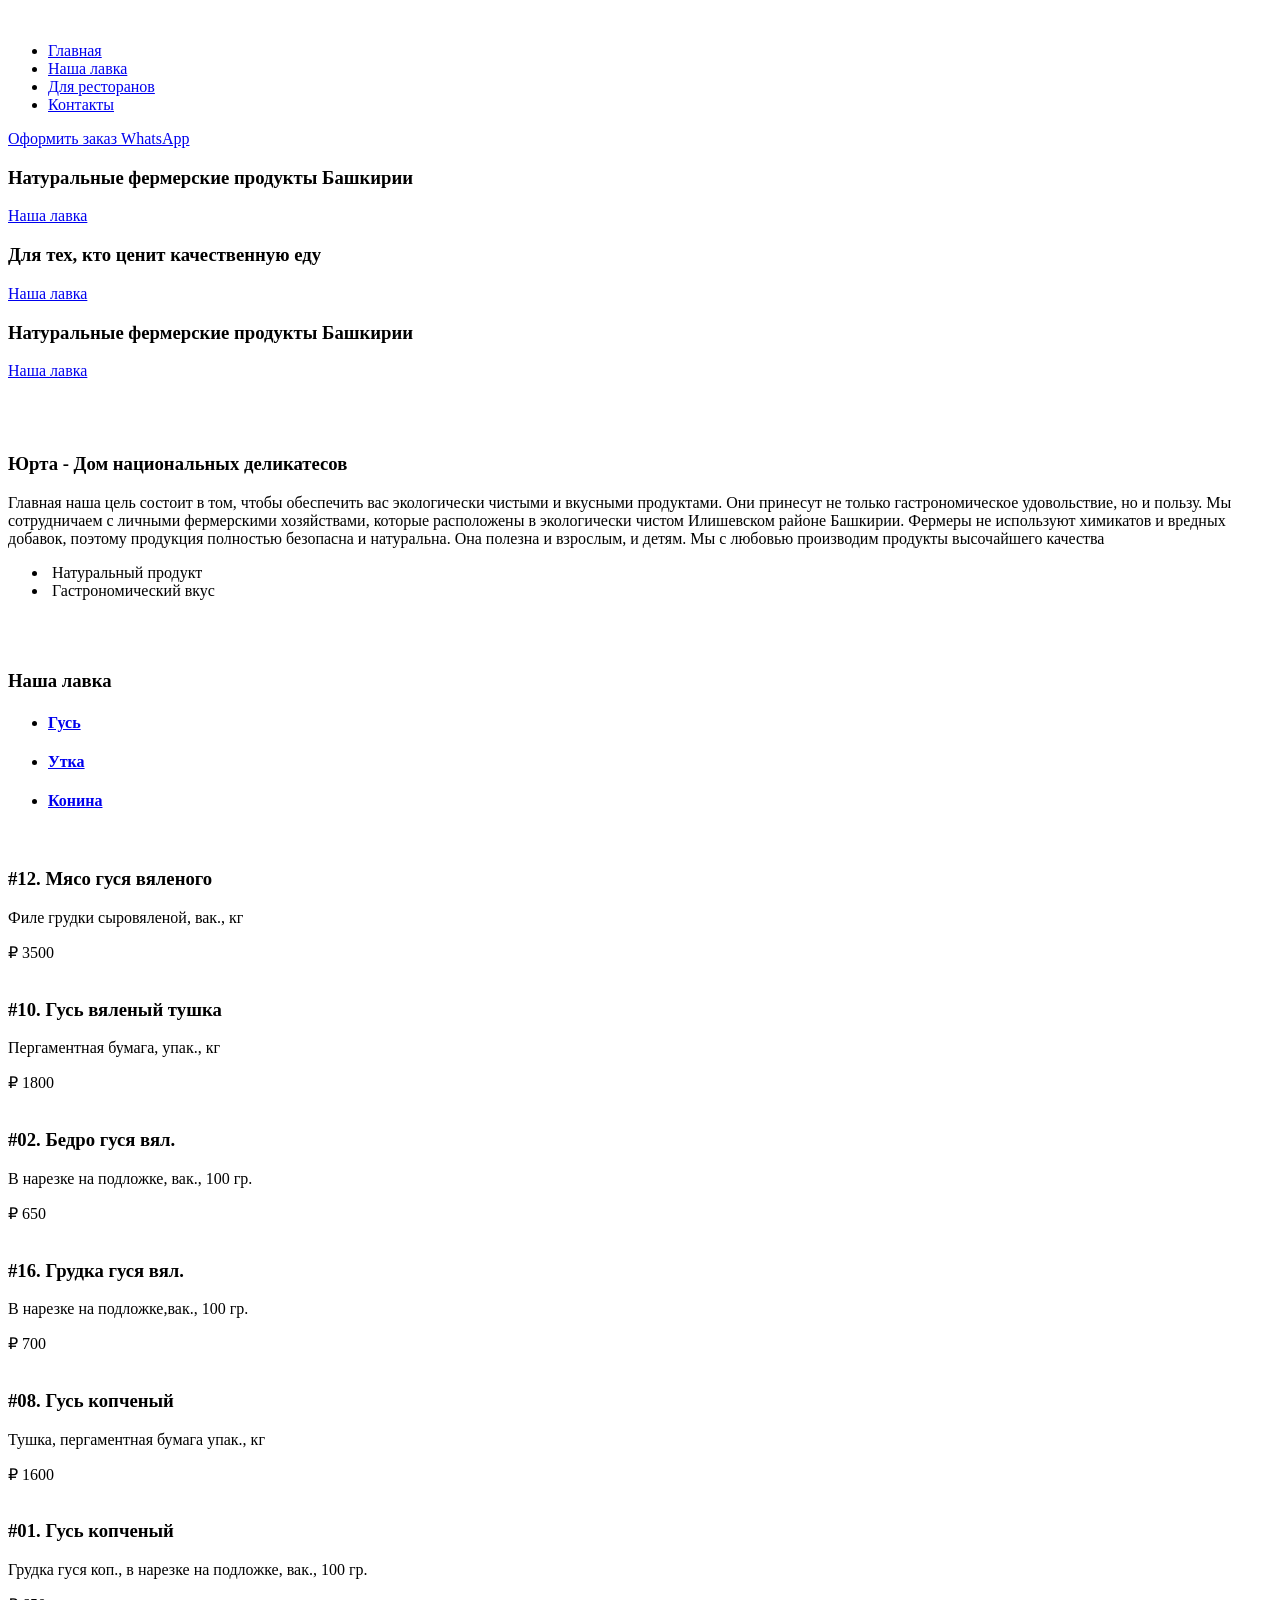
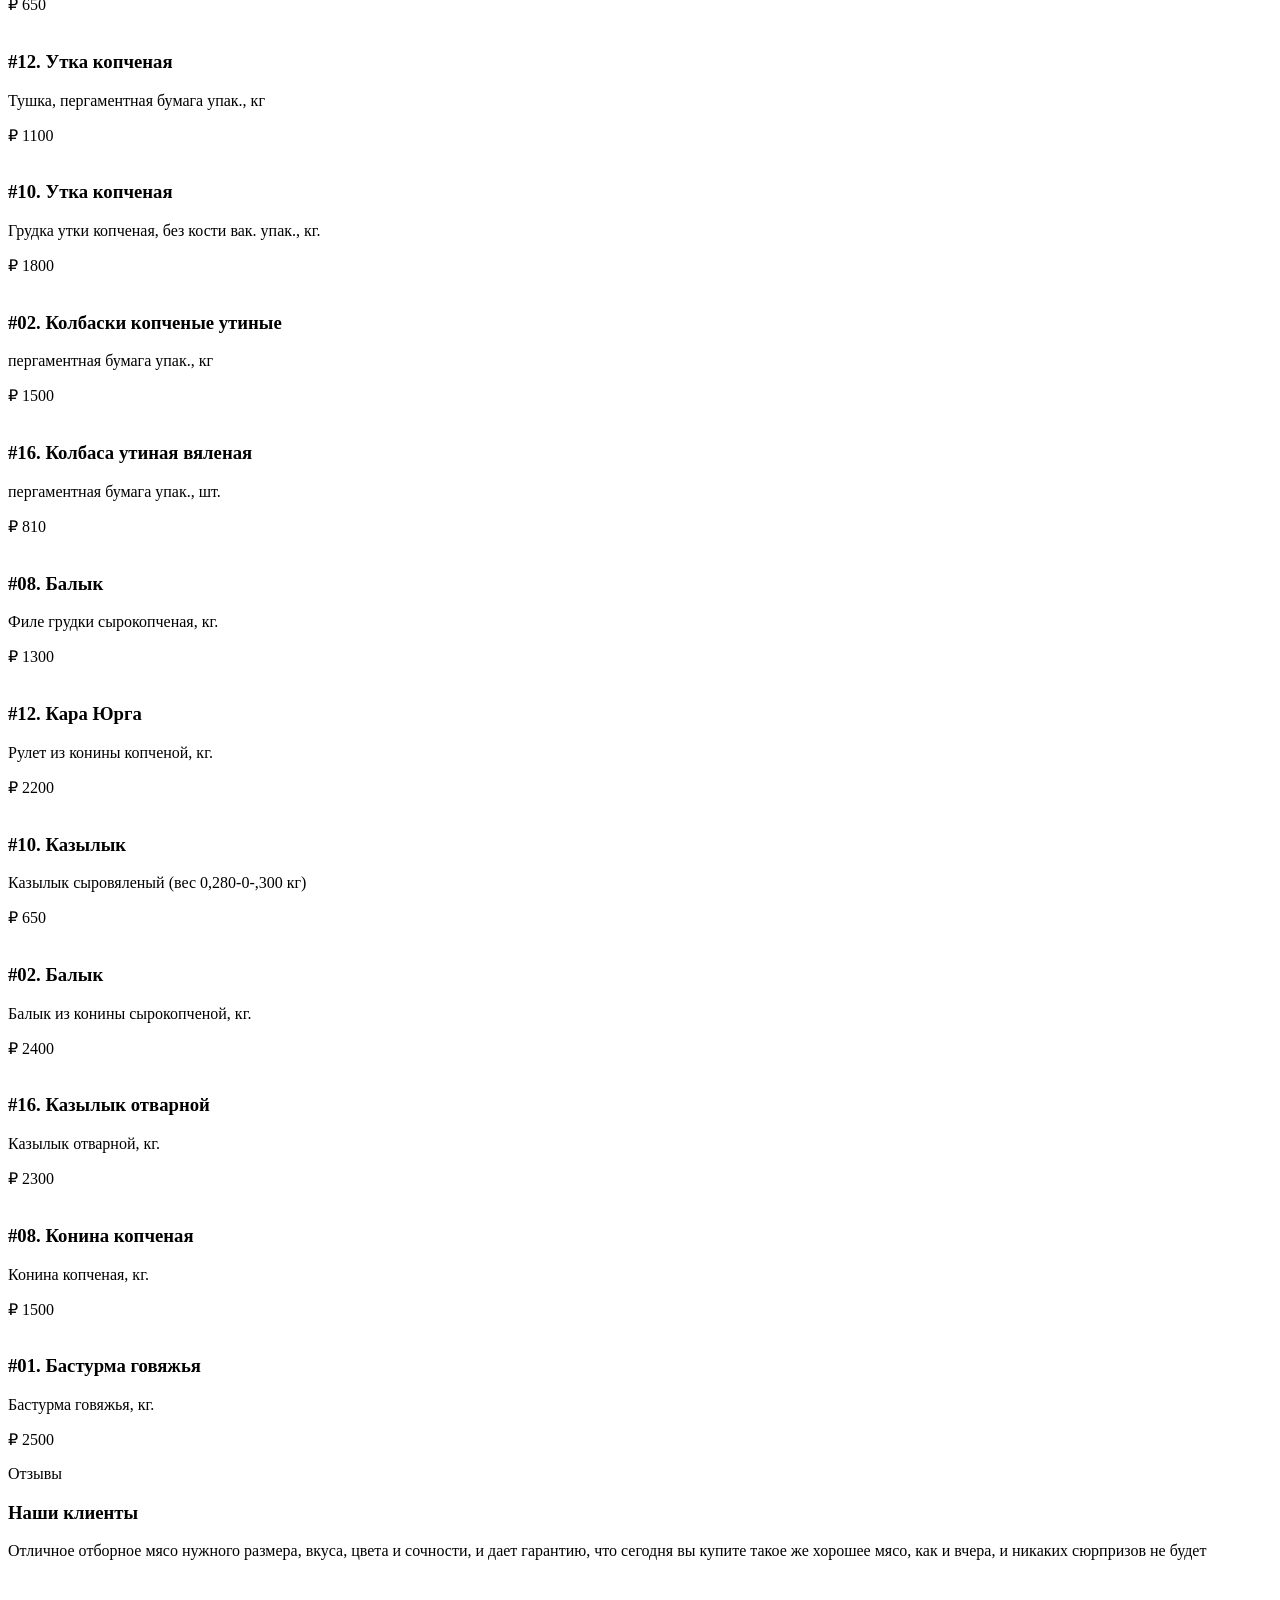
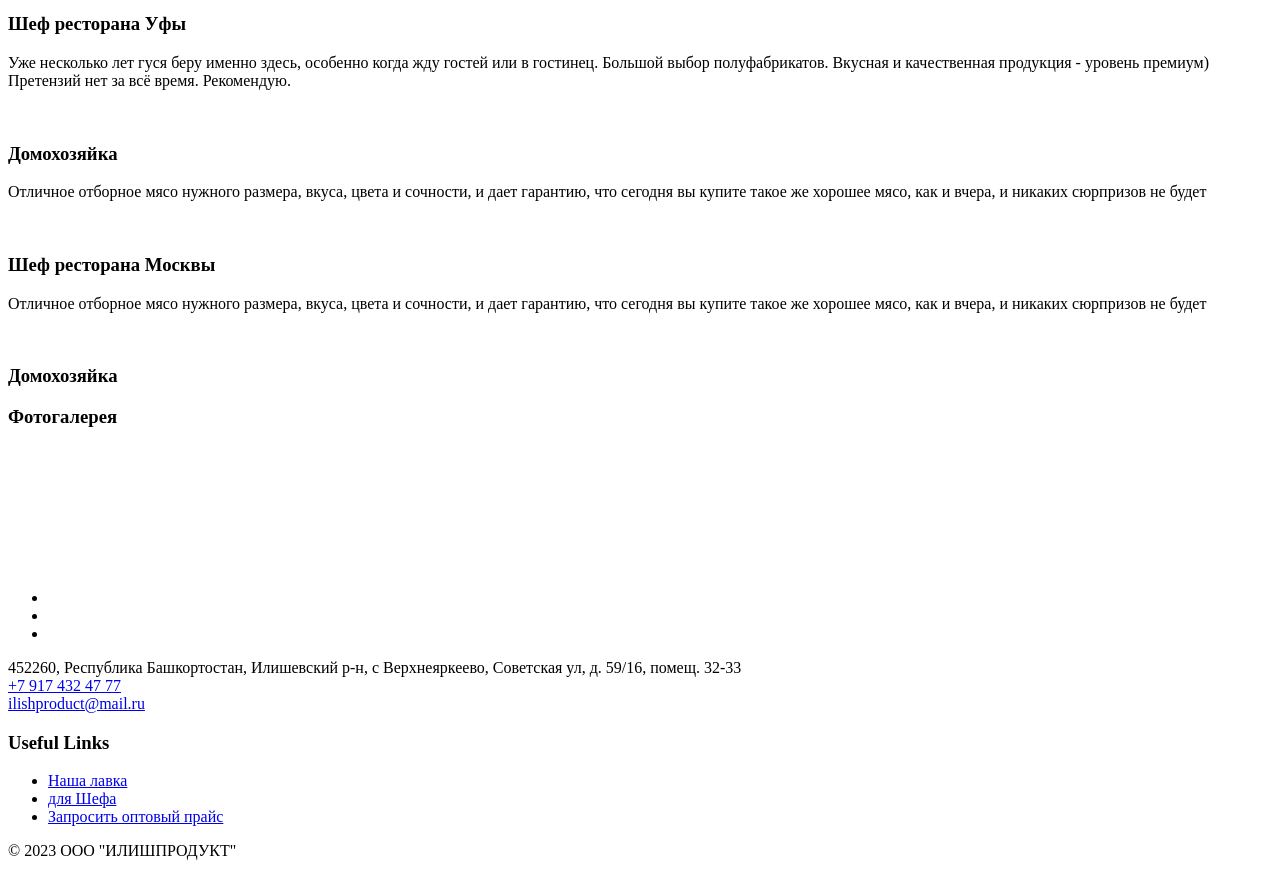
==== index.html @ 2dee48b9 "Add files via upload" ====
<!doctype html>
<html class="no-js" lang="ru">

<head>
    <meta charset="utf-8">
    <meta http-equiv="x-ua-compatible" content="ie=edge">
    <title>Юрта - Дом национальных деликатесов</title>
    <meta name="description" content="">
    <meta name="viewport" content="width=device-width, initial-scale=1">

    <!-- <link rel="manifest" href="site.webmanifest"> -->
    <link rel="shortcut icon" type="image/x-icon" href="img/favicon.png">
    <!-- Place favicon.ico in the root directory -->

    <!-- CSS here -->
    <link rel="stylesheet" href="css/bootstrap.min.css">
    <link rel="stylesheet" href="css/owl.carousel.min.css">
    <link rel="stylesheet" href="css/magnific-popup.css">
    <link rel="stylesheet" href="css/font-awesome.min.css">
    <link rel="stylesheet" href="css/themify-icons.css">
    <link rel="stylesheet" href="css/gijgo.css">
    <link rel="stylesheet" href="css/nice-select.css">
    <link rel="stylesheet" href="css/flaticon.css">
    <link rel="stylesheet" href="css/slicknav.css">

    <link rel="stylesheet" href="css/style.css">
    <!-- <link rel="stylesheet" href="css/responsive.css"> -->
</head>

<body>
    <!--[if lte IE 9]>
            <p class="browserupgrade">You are using an <strong>outdated</strong> browser. Please <a href="https://browsehappy.com/">upgrade your browser</a> to improve your experience and security.</p>
        <![endif]-->

    <!-- header-start -->
    <header>
        <div class="header-area ">
            <div id="sticky-header" class="main-header-area">
                <div class="container-fluid p-0">
                    <div class="header_bottom_border">
                        <div class="row align-items-center no-gutters">
                            <div class="col-xl-3 col-lg-2">
                                <div class="logo">
                                    <a href="index.html">
                                        <img src="img/logo.png" alt="">
                                    </a>
                                </div>
                            </div>
                            <div class="col-xl-6 col-lg-7">
                                <div class="main-menu  d-none d-lg-block">
                                    <nav>
                                        <ul id="navigation">
                                            <li><a class="active" href="index.html">Главная</a></li>
                                            <li><a href="menu.html">Наша лавка</a></li>
                                            <li><a href="about.html">Для ресторанов</a></li>
                                            <li><a href="contact.html">Контакты</a></li>
                                        </ul>
                                    </nav>
                                </div>
                            </div>
                            <div class="col-xl-3 col-lg-3 d-none d-lg-block">
                                <div class="say_hello">
                                    <a href="https://wa.me/79035259558">Оформить заказ WhatsApp</a>
                                </div>
                            </div>
                            <div class="col-12">
                                <div class="mobile_menu d-block d-lg-none"></div>
                            </div>
                        </div>
                    </div>

                </div>
            </div>
        </div>
    </header>
    <!-- header-end -->

    <!-- slider_area_start -->
    <div class="slider_area">
        <div class="slider_active owl-carousel">
            <div class="single_slider  d-flex align-items-center slider_bg_1 overlay">
                <div class="container">
                    <div class="row align-items-center justify-content-center">
                        <div class="col-xl-9 col-md-9 col-md-12">
                            <div class="slider_text text-center">
                                <h3>Натуральные фермерские продукты 
                                    Башкирии</h3>
                                <a href="menu.html" class="boxed-btn3">Наша лавка</a>
                            </div>
                        </div>
                    </div>
                </div>
            </div>
            <div class="single_slider  d-flex align-items-center slider_bg_2 overlay">
                <div class="container">
                    <div class="row align-items-center justify-content-center">
                        <div class="col-xl-9 col-md-9 col-md-12">
                            <div class="slider_text text-center">
                                <h3>Для тех, кто ценит качественную еду</h3>
                                <a href="menu.html" class="boxed-btn3">Наша лавка</a>
                            </div>
                        </div>
                    </div>
                </div>
            </div>
            <div class="single_slider  d-flex align-items-center slider_bg_1 overlay">
                <div class="container">
                    <div class="row align-items-center justify-content-center">
                        <div class="col-xl-9 col-md-9 col-md-12">
                            <div class="slider_text text-center">
                                <h3>Натуральные фермерские продукты 
                                    Башкирии</h3>
                                <a href="menu.html" class="boxed-btn3">Наша лавка</a>
                            </div>
                        </div>
                    </div>
                </div>
            </div>
        </div>
    </div>
    <!-- slider_area_end -->

    <!-- about_area_start -->
    <div class="about_area">
        <div class="icon_1 d-none d-md-block">
            <img src="img/icon/1.png" alt="">
        </div>
        <div class="icon_2 d-none d-md-block">
            <img src="img/icon/2.png" alt="">
        </div>
        <div class="icon_3 d-none d-md-block">
            <img src="img/icon/3.png" alt="">
        </div>
        <div class="container">
            <div class="row align-items-center">
                <div class="col-lg-6">
                    <div class="about_info_wrap">
                            <h3>Юрта - Дом национальных деликатесов</h3>
                            <span class="long_dash"></span>
                        <p>Главная наша цель состоит в том, чтобы обеспечить вас экологически чистыми и вкусными продуктами. Они принесут не только гастрономическое удовольствие, но и пользу. Мы сотрудничаем с личными фермерскими хозяйствами, которые расположены в экологически чистом Илишевском районе Башкирии. Фермеры не 
                            используют химикатов и вредных добавок, поэтому продукция полностью безопасна и натуральна. Она полезна и взрослым, и детям.
                            Мы с любовью производим продукты высочайшего качества</p>
                        <ul class="food_list">
                            <li>
                                <img src="img/svg_icon/salad.svg" alt="">
                                <span>Натуральный продукт</span>
                            </li>
                            <li>
                                <img src="img/svg_icon/tray.svg" alt="">
                                <span>Гастрономический вкус</span>
                            </li>
                        </ul>
                    </div>
                </div>
                <div class="col-lg-6">
                    <div class="about_img">
                        <div class="img_1">
                            <img src="img/about/big.png" alt="">
                        </div>
                        <div class="small_img">
                            <img src="img/about/small.png" alt="">
                        </div>
                    </div>
                </div>
            </div>
        </div>
    </div>
    <!-- about_area_end -->

    <!-- Delicious area start  -->
    <div class="Delicious_area">
        <div class="container">
            <div class="row">
                <div class="col-xl-12">
                    <div class="section_title text-center mb-50">
                        <h3>Наша лавка</h3>
                    </div>
                </div>
            </div>
            <div class="tablist_menu">
                    <div class="row">
                            <div class="col-xl-12">
                                    <ul class="nav justify-content-center" id="pills-tab" role="tablist">
                                            <li class="nav-item">
                                              <a class="nav-link active" id="pills-home-tab" data-toggle="pill" href="#pills-home" role="tab" aria-controls="pills-home" aria-selected="true">
                                                  <div class="single_menu text-center">
                                                      <div class="icon">
                                                          <i class="flaticon-lunch"></i>
                                                      </div>
                                                        <h4>Гусь</h4>
                                                  </div>
                                              </a>
                                            </li>
                                            <li class="nav-item">
                                              <a class="nav-link" id="pills-profile-tab" data-toggle="pill" href="#pills-profile" role="tab" aria-controls="pills-profile" aria-selected="false">
                                                    <div class="single_menu text-center">
                                                            <div class="icon">
                                                                <i class="flaticon-lunch"></i>
                                                            </div>
                                                            <h4>Утка</h4>
                                                        </div>
                                                </a>
                                            </li>
                                            <li class="nav-item">
                                              <a class="nav-link" id="pills-contact-tab" data-toggle="pill" href="#pills-contact" role="tab" aria-controls="pills-contact" aria-selected="false">
                                                    <div class="single_menu text-center">
                                                            <div class="icon">
                                                                <i class="flaticon-kitchen"></i>
                                                            </div>
                                                            <h4>Конина</h4>
                                                        </div>
                                                </a>
                                            </li>
                                    </ul>
                            </div>
                        </div>
            </div>

            <div class="tab-content" id="pills-tabContent">
                    <div class="tab-pane fade show active" id="pills-home" role="tabpanel" aria-labelledby="pills-home-tab">
                        <div class="row">
                <div class="col-xl-6 col-md-6 col-lg-6">
                    <div class="single_delicious d-flex align-items-center">
                        <div class="thumb">
                            <img src="img/delicious/1.png" alt="">
                        </div>
                        <div class="info">
                            <h3>#12. Мясо гуся вяленого</h3>
                            <p>Филе грудки сыровяленой, вак., кг</p>
                            <span>₽ 3500</span>
                        </div>
                    </div>
                </div>
                <div class="col-md-6 col-lg-6">
                        <div class="single_delicious d-flex align-items-center">
                                <div class="thumb">
                                    <img src="img/delicious/1.png" alt="">
                                </div>
                                <div class="info">
                                    <h3>#10. Гусь вяленый тушка</h3>
                                    <p>Пергаментная бумага, упак., кг </p>
                                    <span>₽ 1800</span>
                                </div>
                            </div>
                            
                </div>
                <div class="col-lg-6 col-md-6">
                        <div class="single_delicious d-flex align-items-center">
                                <div class="thumb">
                                    <img src="img/delicious/1.png" alt="">
                                </div>
                                <div class="info">
                                    <h3>#02. Бедро гуся вял.</h3>
                                    <p>В нарезке на подложке, вак., 100 гр.</p>
                                    <span>₽ 650</span>
                                </div>
                            </div>
                </div>
                <div class="col-xl-6 col-md-6 col-lg-6">
                    <div class="single_delicious d-flex align-items-center">
                        <div class="thumb">
                            <img src="img/delicious/1.png" alt="">
                        </div>
                        <div class="info">
                            <h3>#16. Грудка гуся вял.</h3>
                            <p>В нарезке на подложке,вак., 100 гр. </p>
                            <span>₽ 700</span>
                        </div>
                    </div>
                </div>
                <div class="col-lg-6 col-md-6">
                        <div class="single_delicious d-flex align-items-center">
                                <div class="thumb">
                                    <img src="img/delicious/3.png" alt="">
                                </div>
                                <div class="info">
                                    <h3>#08. Гусь копченый</h3>
                                    <p>Тушка, пергаментная бумага упак., кг </p>
                                    <span>₽ 1600</span>
                                </div>
                            </div>
                           
                </div>
                <div class="col-lg-6 col-md-6">
                        <div class="single_delicious d-flex align-items-center">
                                <div class="thumb">
                                    <img src="img/delicious/3.png" alt="">
                                </div>
                                <div class="info">
                                    <h3>#01. Гусь копченый</h3>
                                    <p>Грудка гуся коп., в нарезке на подложке, вак., 100 гр.</p>
                                    <span>₽ 650</span>
                                </div>
                            </div>
                </div>
            </div>
                    </div>
                    <div class="tab-pane fade" id="pills-profile" role="tabpanel" aria-labelledby="pills-profile-tab">
                        <div class="row">
                <div class="col-xl-6 col-md-6 col-lg-6">
                    <div class="single_delicious d-flex align-items-center">
                        <div class="thumb">
                            <img src="img/delicious/4.png" alt="">
                        </div>
                        <div class="info">
                            <h3>#12. Утка копченая</h3>
                            <p>Тушка, пергаментная бумага упак., кг</p>
                            <span>₽ 1100</span>
                        </div>
                    </div>
                    <div class="single_delicious d-flex align-items-center">
                        <div class="thumb">
                            <img src="img/delicious/2.png" alt="">
                        </div>
                        <div class="info">
                            <h3>#10. Утка копченая</h3>
                            <p>Грудка утки копченая, без кости вак. упак., кг.</p>
                            <span>₽ 1800</span>
                        </div>
                    </div>
                    <div class="single_delicious d-flex align-items-center">
                        <div class="thumb">
                            <img src="img/delicious/5.png" alt="">
                        </div>
                        <div class="info">
                            <h3>#02. Колбаски копченые утиные</h3>
                            <p>пергаментная бумага упак., кг</p>
                            <span>₽ 1500</span>
                        </div>
                    </div>
                </div>
                <div class="col-xl-6 col-md-6 col-lg-6">
                    <div class="single_delicious d-flex align-items-center">
                        <div class="thumb">
                            <img src="img/delicious/5.png" alt="">
                        </div>
                        <div class="info">
                            <h3>#16. Колбаса утиная вяленая </h3>
                            <p>пергаментная бумага упак., шт.</p>
                            <span>₽ 810</span>
                        </div>
                    </div>
                    <div class="single_delicious d-flex align-items-center">
                        <div class="thumb">
                            <img src="img/delicious/6.png" alt="">
                        </div>
                        <div class="info">
                            <h3>#08. Балык</h3>
                            <p>Филе грудки сырокопченая, кг.</p>
                            <span>₽ 1300</span>
                        </div>
                    </div>
                  
                </div>
            </div>
                    </div>
                    <div class="tab-pane fade" id="pills-contact" role="tabpanel" aria-labelledby="pills-contact-tab">
                        <div class="row">
                <div class="col-xl-6 col-md-6 col-lg-6">
                    <div class="single_delicious d-flex align-items-center">
                        <div class="thumb">
                            <img src="img/delicious/7.png" alt="">
                        </div>
                        <div class="info">
                            <h3>#12. Кара Юрга</h3>
                            <p>Рулет из конины копченой, кг.</p>
                            <span>₽ 2200</span>
                        </div>
                    </div>
                    <div class="single_delicious d-flex align-items-center">
                        <div class="thumb">
                            <img src="img/delicious/8.png" alt="">
                        </div>
                        <div class="info">
                            <h3>#10. Казылык</h3>
                            <p>Казылык сыровяленый (вес 0,280-0-,300 кг)</p>
                            <span>₽ 650</span>
                        </div>
                    </div>
                    <div class="single_delicious d-flex align-items-center">
                        <div class="thumb">
                            <img src="img/delicious/6.png" alt="">
                        </div>
                        <div class="info">
                            <h3>#02. Балык</h3>
                            <p>Балык из конины сырокопченой, кг.</p>
                            <span>₽ 2400</span>
                        </div>
                    </div>
                </div>
                <div class="col-xl-6 col-md-6 col-lg-6">
                    <div class="single_delicious d-flex align-items-center">
                        <div class="thumb">
                            <img src="img/delicious/2.png" alt="">
                        </div>
                        <div class="info">
                            <h3>#16. Казылык отварной </h3>
                            <p>Казылык отварной, кг.</p>
                            <span>₽ 2300</span>
                        </div>
                    </div>
                    <div class="single_delicious d-flex align-items-center">
                        <div class="thumb">
                            <img src="img/delicious/9.png" alt="">
                        </div>
                        <div class="info">
                            <h3>#08. Конина копченая </h3>
                            <p>Конина копченая, кг.</p>
                            <span>₽ 1500</span>
                        </div>
                    </div>
                    <div class="single_delicious d-flex align-items-center">
                        <div class="thumb">
                            <img src="img/delicious/6.png" alt="">
                        </div>
                        <div class="info">
                            <h3>#01. Бастурма говяжья</h3>
                            <p>Бастурма говяжья, кг.</p>
                            <span>₽ 2500</span>
                        </div>
                    </div>
                </div>
            </div>
                    </div>
                  </div>
            
        </div>
    </div>
    <!--/ Delicious area start  -->
    <!-- testimonial_area  -->
    <div class="testimonial_area overlay ">
        <div class="container">
            <div class="row">
                <div class="col-xl-12">
                    <div class="section_title text-center mb-50">
                        <p>Отзывы</p>
                        <h3>Наши клиенты</h3>
                    </div>
                </div>
            </div>
            <div class="row">
                <div class="col-xl-12">
                    <div class="testmonial_active owl-carousel">
                        <div class="single_carousel">
                            <div class="single_testmonial ">
                                <div class="author_opinion">
                                    <p>Отличное отборное мясо нужного размера, вкуса, цвета и сочности, и дает гарантию, что сегодня вы купите такое же хорошее мясо, как и вчера, и никаких сюрпризов не будет</p>
                                </div>
                                <div class="testmonial_author">
                                    <div class="thumb">
                                        <img src="img/testimonial/author.png" alt="">
                                    </div>
                                    <div class="name">
                                        <h3>Шеф ресторана Уфы</h3>
                                        <div class="icon">
                                            <a href="#"><i class="fa fa-star"></i> </a>
                                            <a href="#"><i class="fa fa-star"></i> </a>
                                            <a href="#"><i class="fa fa-star"></i> </a>
                                            <a href="#"><i class="fa fa-star"></i> </a>
                                            <a href="#"><i class="fa fa-star"></i> </a>
                                        </div>
                                    </div>
                                </div>
                            </div>
                        </div>
                        <div class="single_carousel">
                            <div class="single_testmonial ">
                                <div class="author_opinion">
                                    <p>Уже несколько лет гуся беру именно здесь, особенно когда жду гостей или в гостинец. Большой выбор полуфабрикатов. Вкусная и качественная продукция - уровень премиум) Претензий нет за всё время. Рекомендую.</p>
                                </div>
                                <div class="testmonial_author">
                                    <div class="thumb">
                                        <img src="img/testimonial/author2.png" alt="">
                                    </div>
                                    <div class="name">
                                        <h3>Домохозяйка</h3>
                                        <div class="icon">
                                            <a href="#"><i class="fa fa-star"></i> </a>
                                            <a href="#"><i class="fa fa-star"></i> </a>
                                            <a href="#"><i class="fa fa-star"></i> </a>
                                            <a href="#"><i class="fa fa-star"></i> </a>
                                            <a href="#"><i class="fa fa-star"></i> </a>
                                        </div>
                                    </div>
                                </div>
                            </div>
                        </div>
                        <div class="single_carousel">
                            <div class="single_testmonial ">
                                <div class="author_opinion">
                                    <p>Отличное отборное мясо нужного размера, вкуса, цвета и сочности, и дает гарантию, что сегодня вы купите такое же хорошее мясо, как и вчера, и никаких сюрпризов не будет</p>
                                </div>
                                <div class="testmonial_author">
                                    <div class="thumb">
                                        <img src="img/testimonial/author.png" alt="">
                                    </div>
                                    <div class="name">
                                        <h3>Шеф ресторана Москвы</h3>
                                        <div class="icon">
                                            <a href="#"><i class="fa fa-star"></i> </a>
                                            <a href="#"><i class="fa fa-star"></i> </a>
                                            <a href="#"><i class="fa fa-star"></i> </a>
                                            <a href="#"><i class="fa fa-star"></i> </a>
                                            <a href="#"><i class="fa fa-star"></i> </a>
                                        </div>
                                    </div>
                                </div>
                            </div>
                        </div>
                        <div class="single_carousel">
                            <div class="single_testmonial ">
                                <div class="author_opinion">
                                    <p>Отличное отборное мясо нужного размера, вкуса, цвета и сочности, и дает гарантию, что сегодня вы купите такое же хорошее мясо, как и вчера, и никаких сюрпризов не будет</p>
                                </div>
                                <div class="testmonial_author">
                                    <div class="thumb">
                                        <img src="img/testimonial/author2.png" alt="">
                                    </div>
                                    <div class="name">
                                        <h3>Домохозяйка</h3>
                                        <div class="icon">
                                            <a href="#"><i class="fa fa-star"></i> </a>
                                            <a href="#"><i class="fa fa-star"></i> </a>
                                            <a href="#"><i class="fa fa-star"></i> </a>
                                            <a href="#"><i class="fa fa-star"></i> </a>
                                            <a href="#"><i class="fa fa-star"></i> </a>
                                        </div>
                                    </div>
                                </div>
                            </div>
                        </div>
                    </div>
                </div>
            </div>
        </div>
    </div>
    <!-- /testimonial_area  -->

    <!-- gallery_start -->
    <div class="gallery_area">
        <div class="container">
            <div class="row">
                <div class="col-xl-12">
                    <div class="section_title text-center mb-75">
                        <h3>Фотогалерея</h3>
                    </div>
                </div>
            </div>
        </div>
        <div class="single_gallery big_img">
            <a class="popup-image" href="img/gallery/1.png"></a>
            <img src="img/gallery/1.png" alt="">
        </div>
        <div class="single_gallery small_img">
            <a class="popup-image" href="img/gallery/2.png"></a>
            <img src="img/gallery/2.png" alt="">
        </div>
        <div class="single_gallery small_img">
            <a class="popup-image" href="img/gallery/3.png"></a>
            <img src="img/gallery/3.png" alt="">
        </div>

        <div class="single_gallery small_img">
            <a class="popup-image" href="img/gallery/4.png"></a>
            <img src="img/gallery/4.png" alt="">
        </div>
        <div class="single_gallery small_img">
            <a class="popup-image" href="img/gallery/5.png"></a>
            <img src="img/gallery/5.png" alt="">
        </div>
        <div class="single_gallery big_img">
            <a class="popup-image" href="img/gallery/6.png"></a>
            <img src="img/gallery/6.png" alt="">
        </div>
    </div>
    
    <!-- gallery end -->
    

    <!-- footer_start  -->
    <footer class="footer">
        <div class="footer_top">
            <div class="container">
                <div class="row">
                    <div class="col-xl-3 col-md-6 col-lg-3 ">
                        <div class="footer_widget">
                            <div class="footer_logo">
                                <a href="#">
                                    <img src="img/footer_logo.png" alt="">
                                </a>
                            </div>
                            
                            <div class="socail_links">
                                <ul>
                                    <li>
                                        <a href="https://wa.me/79035259558">
                                            <i class="fa fa-whatsapp"></i> 
                                        </a>
                                    </li>
                                    <li>
                                        <a href="#">
                                            <i class="fa fa-telegram"></i>
                                        </a>
                                    </li>
                                    <li>
                                        <a href="#">
                                            <i class="fa fa-youtube-play"></i>
                                        </a>
                                    </li>
                                </ul>
                            </div>

                        </div>
                    </div>
                    <div class="col-xl-4 col-md-6 col-lg-4 offset-xl-1">
                        <div class="footer_widget">
                            <p>452260, Республика Башкортостан, Илишевский р-н, с Верхнеяркеево, Советская ул, д. 59/16, помещ. 32-33 <br>
                                <a href="#">+7 917 432 47 77</a> <br>
                                <a href="#">ilishproduct@mail.ru</a>
                            </p>
                        </div>
                    </div>
                    <div class="col-xl-4 col-md-6 col-lg-4">
                        <div class="footer_widget">
                            <h3 class="footer_title">
                                Useful Links
                            </h3>
                            <ul>
                                <li><a href="#">Наша лавка</a></li>
                                <li><a href="#">для Шефа</a></li>
                                <li><a href="#">Запросить оптовый прайс</a></li>
                            </ul>
                        </div>
                    </div>
                </div>
            </div>
        </div>
        <div class="copy-right_text">
            <div class="container">
                <div class="footer_border"></div>
                <div class="row">
                    <div class="col-xl-12">
                        <p class="copy_right text-center">
                           &copy; 2023 ООО "ИЛИШПРОДУКТ"
                        </p>
                    </div>
                </div>
            </div>
        </div>
    </footer>
    <!-- footer_end  -->

    <!-- JS here -->
    <script src="js/vendor/modernizr-3.5.0.min.js"></script>
    <script src="js/vendor/jquery-1.12.4.min.js"></script>
    <script src="js/bootstrap.min.js"></script>
    <script src="js/owl.carousel.min.js"></script>
    <script src="js/isotope.pkgd.min.js"></script>
    <script src="js/ajax-form.js"></script>
    <script src="js/waypoints.min.js"></script>
    <script src="js/jquery.counterup.min.js"></script>
    <script src="js/imagesloaded.pkgd.min.js"></script>
    <script src="js/scrollIt.js"></script>
    <script src="js/jquery.scrollUp.min.js"></script>
    <script src="js/wow.min.js"></script>
    <script src="js/gijgo.min.js"></script>
    <script src="js/nice-select.min.js"></script>
    <script src="js/jquery.slicknav.min.js"></script>
    <script src="js/jquery.magnific-popup.min.js"></script>
    <script src="js/plugins.js"></script>



    <!--contact js-->
    <script src="js/contact.js"></script>
    <script src="js/jquery.ajaxchimp.min.js"></script>
    <script src="js/jquery.form.js"></script>
    <script src="js/jquery.validate.min.js"></script>
    <script src="js/mail-script.js"></script>


    <script src="js/main.js"></script>

    
</body>

</html>
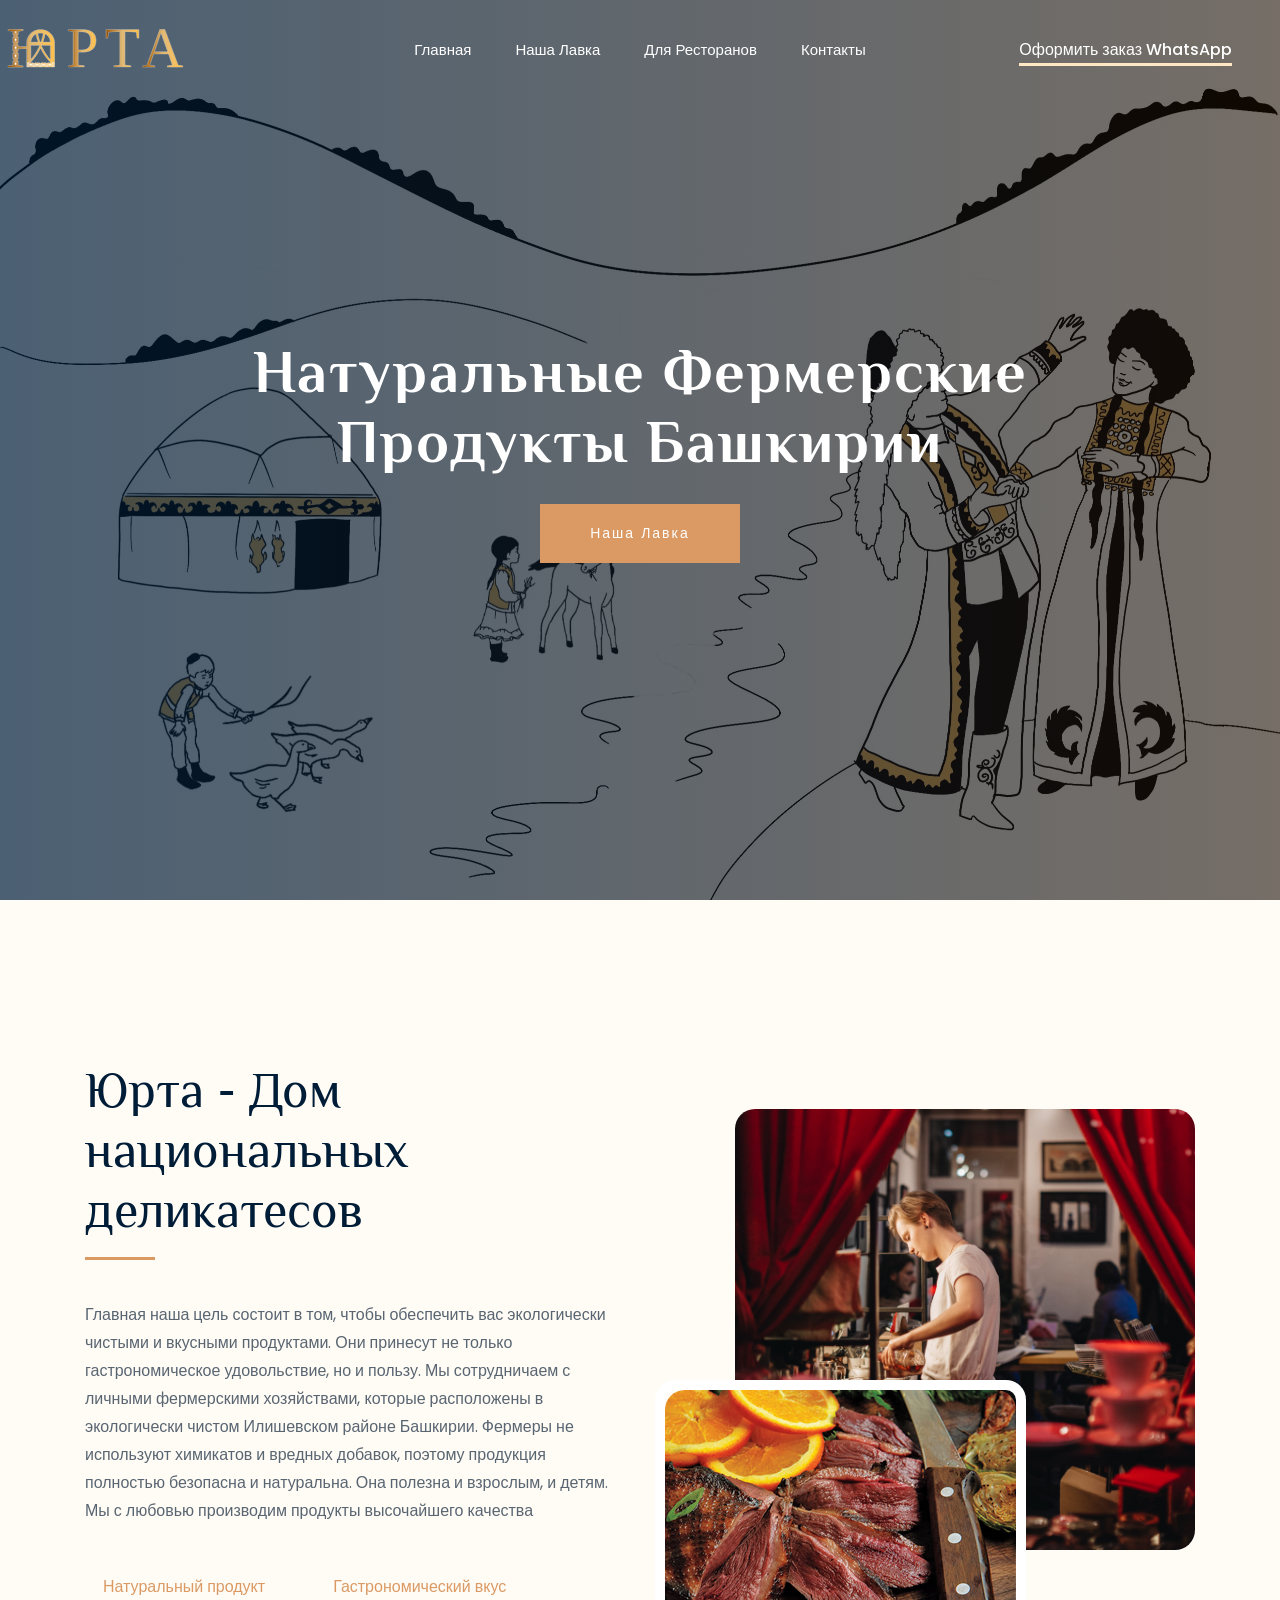
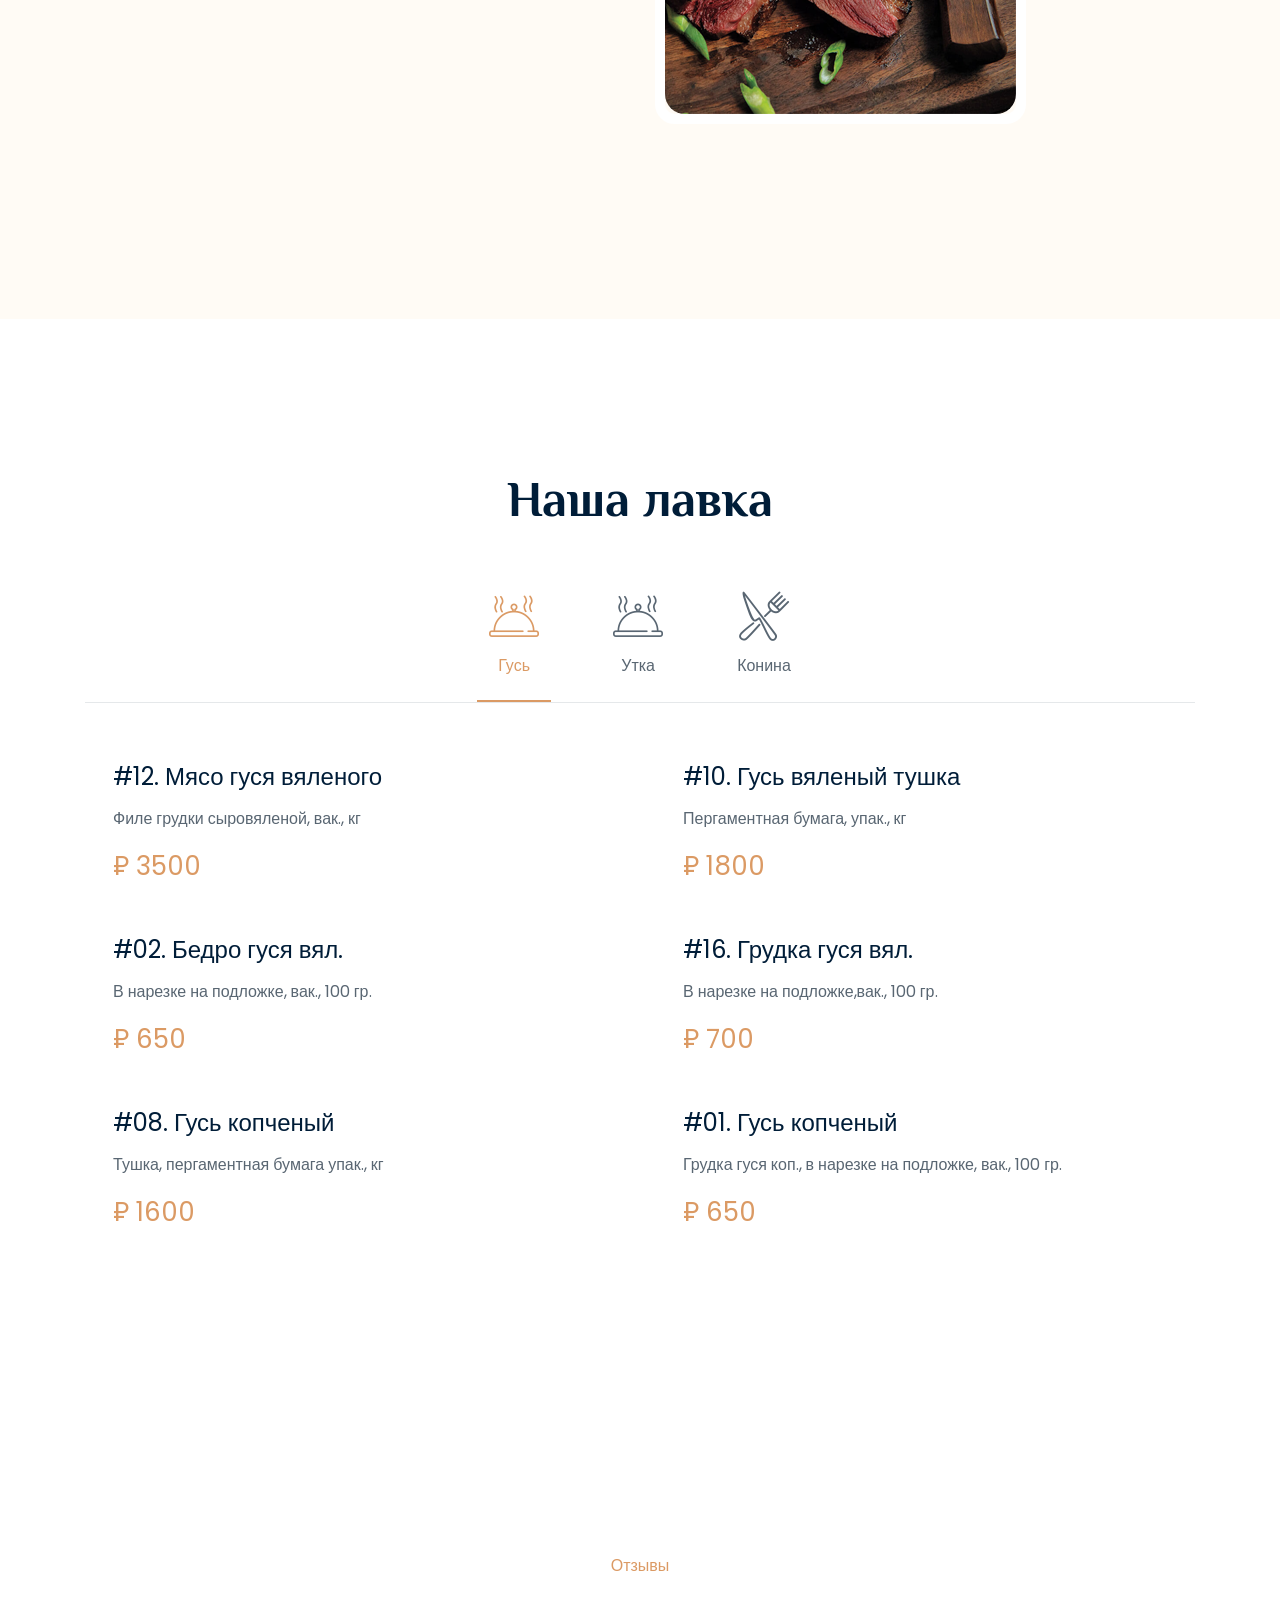
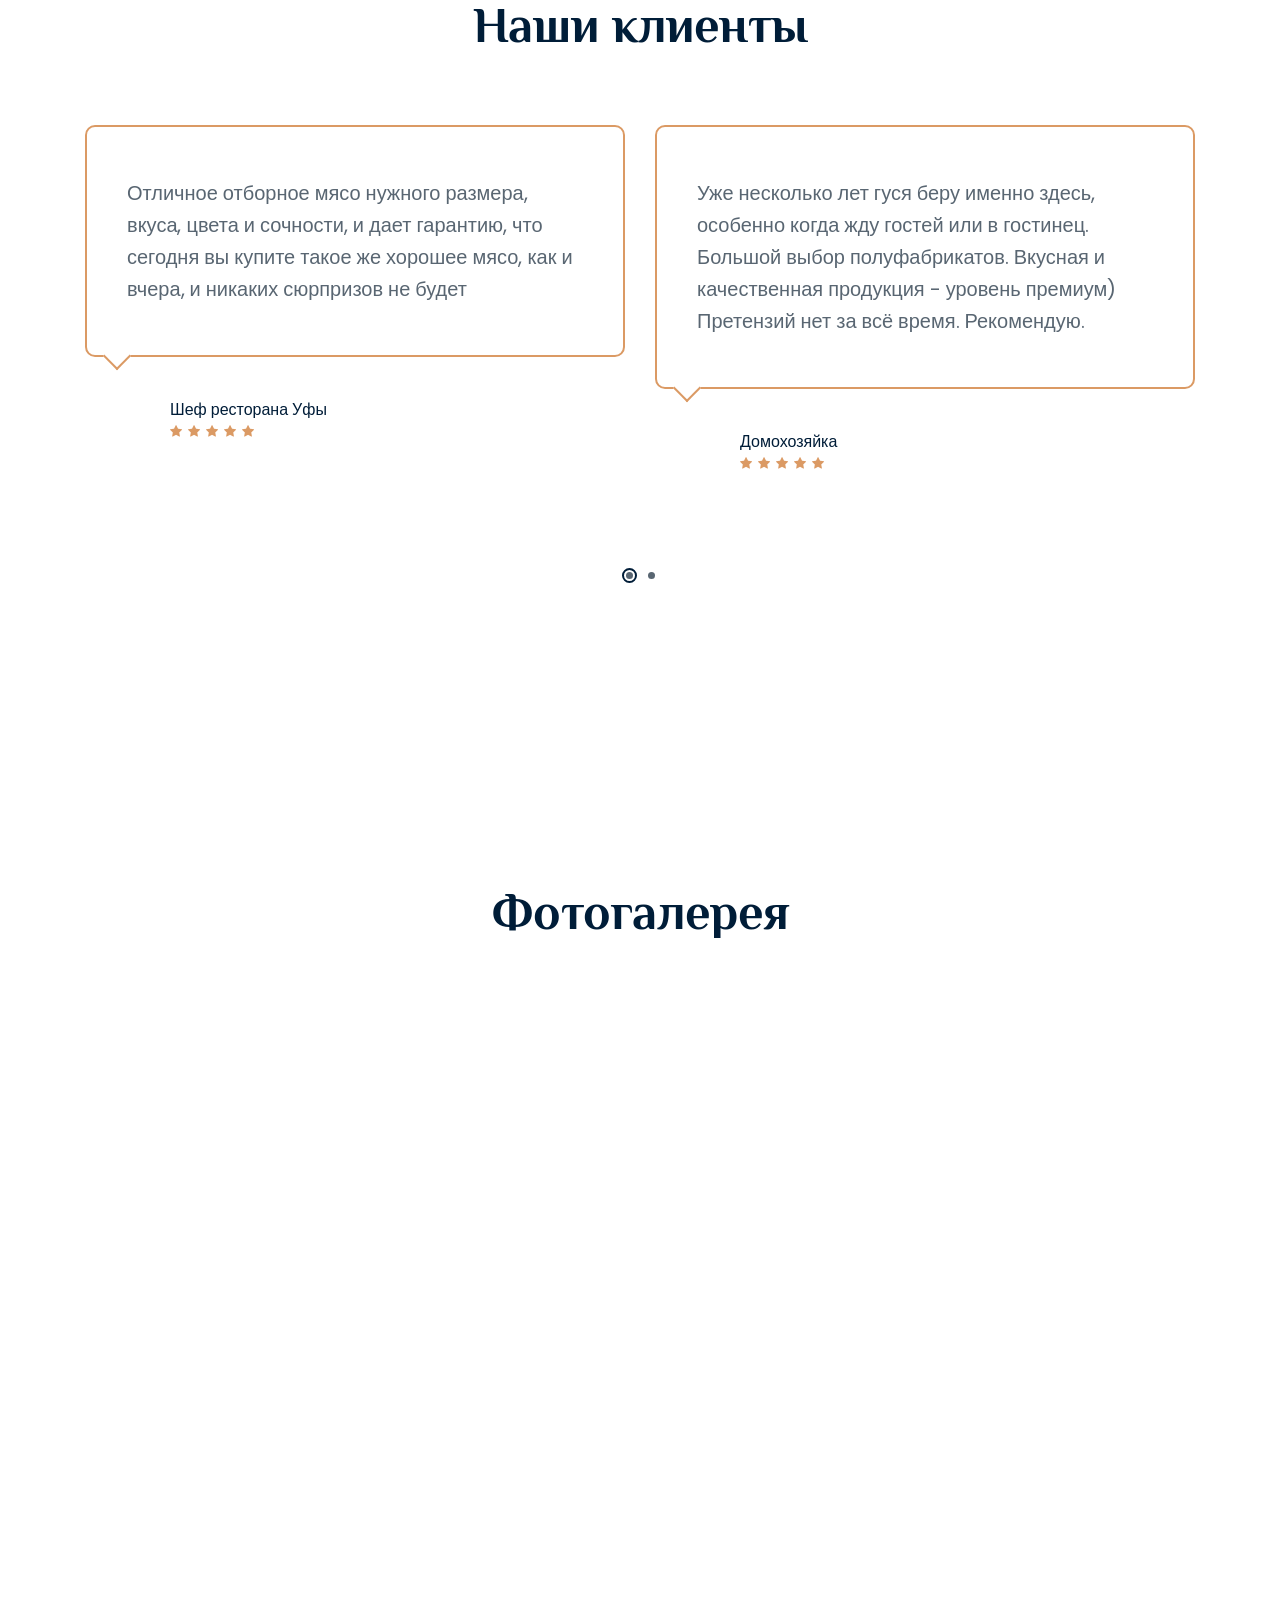
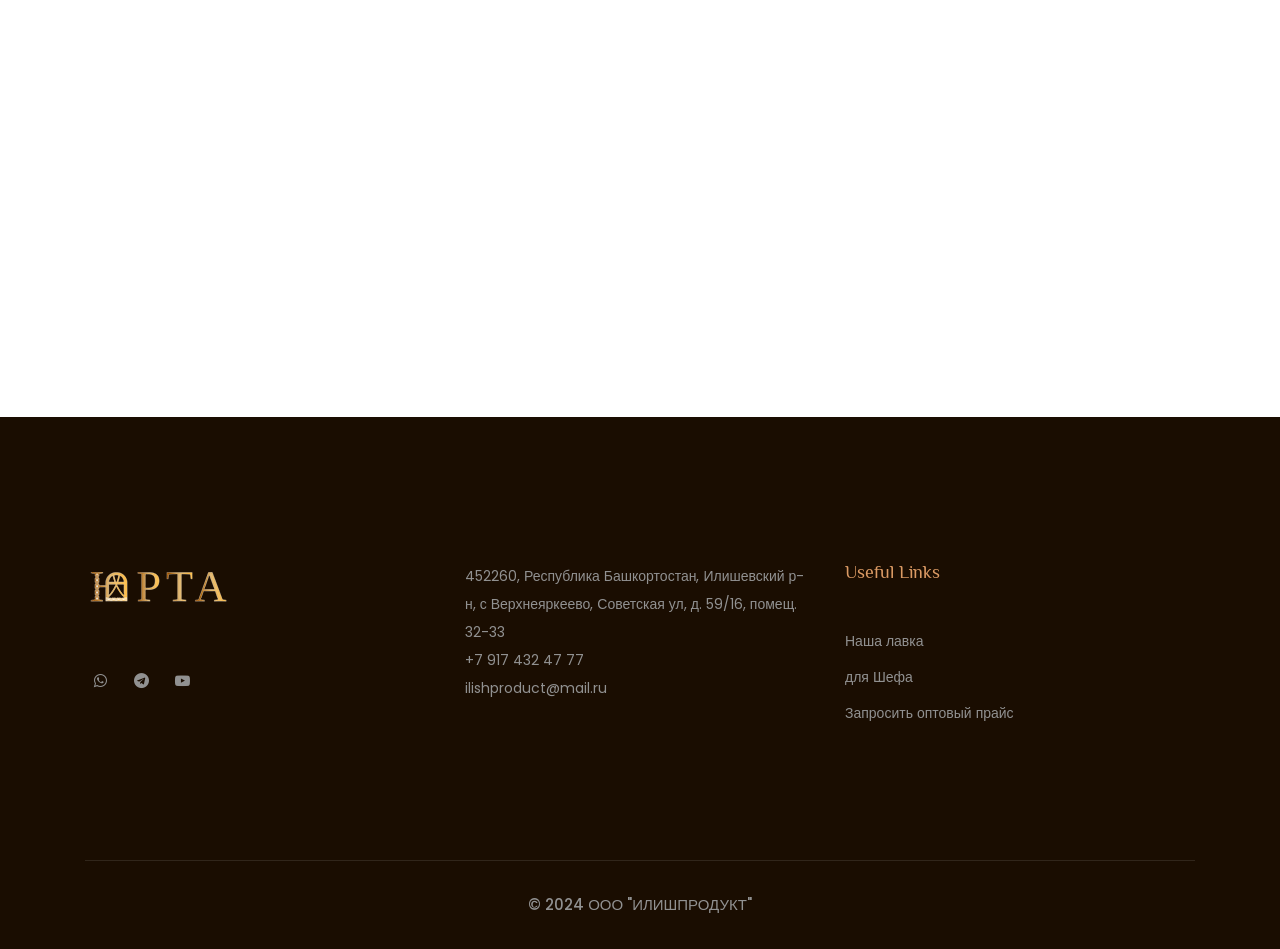
==== commit 7141cf3f: "Update index.html" ====
--- a/index.html
+++ b/index.html
@@ -641,7 +641,7 @@
                 <div class="row">
                     <div class="col-xl-12">
                         <p class="copy_right text-center">
-                           &copy; 2023 ООО "ИЛИШПРОДУКТ"
+                           &copy; 2024 ООО "ИЛИШПРОДУКТ"
                         </p>
                     </div>
                 </div>
@@ -684,4 +684,4 @@
     
 </body>
 
-</html>+</html>
--- a/css/themify-icons.css
+++ b/css/themify-icons.css
@@ -0,0 +1,1081 @@
+@font-face {
+	font-family: 'themify';
+	src:url('../fonts/themify.eot?-fvbane');
+	src:url('../fonts/themify.eot?#iefix-fvbane') format('embedded-opentype'),
+		url('../fonts/themify.woff?-fvbane') format('woff'),
+		url('../fonts/themify.ttf?-fvbane') format('truetype'),
+		url('../fonts/themify.svg?-fvbane#themify') format('svg');
+	font-weight: normal;
+	font-style: normal;
+}
+
+[class^="ti-"], [class*=" ti-"] {
+	font-family: 'themify';
+	/* speak: none; */
+	font-style: normal;
+	font-weight: normal;
+	font-variant: normal;
+	text-transform: none;
+	line-height: 1;
+
+	/* Better Font Rendering =========== */
+	-webkit-font-smoothing: antialiased;
+	-moz-osx-font-smoothing: grayscale;
+}
+
+.ti-wand:before {
+	content: "\e600";
+}
+.ti-volume:before {
+	content: "\e601";
+}
+.ti-user:before {
+	content: "\e602";
+}
+.ti-unlock:before {
+	content: "\e603";
+}
+.ti-unlink:before {
+	content: "\e604";
+}
+.ti-trash:before {
+	content: "\e605";
+}
+.ti-thought:before {
+	content: "\e606";
+}
+.ti-target:before {
+	content: "\e607";
+}
+.ti-tag:before {
+	content: "\e608";
+}
+.ti-tablet:before {
+	content: "\e609";
+}
+.ti-star:before {
+	content: "\e60a";
+}
+.ti-spray:before {
+	content: "\e60b";
+}
+.ti-signal:before {
+	content: "\e60c";
+}
+.ti-shopping-cart:before {
+	content: "\e60d";
+}
+.ti-shopping-cart-full:before {
+	content: "\e60e";
+}
+.ti-settings:before {
+	content: "\e60f";
+}
+.ti-search:before {
+	content: "\e610";
+}
+.ti-zoom-in:before {
+	content: "\e611";
+}
+.ti-zoom-out:before {
+	content: "\e612";
+}
+.ti-cut:before {
+	content: "\e613";
+}
+.ti-ruler:before {
+	content: "\e614";
+}
+.ti-ruler-pencil:before {
+	content: "\e615";
+}
+.ti-ruler-alt:before {
+	content: "\e616";
+}
+.ti-bookmark:before {
+	content: "\e617";
+}
+.ti-bookmark-alt:before {
+	content: "\e618";
+}
+.ti-reload:before {
+	content: "\e619";
+}
+.ti-plus:before {
+	content: "\e61a";
+}
+.ti-pin:before {
+	content: "\e61b";
+}
+.ti-pencil:before {
+	content: "\e61c";
+}
+.ti-pencil-alt:before {
+	content: "\e61d";
+}
+.ti-paint-roller:before {
+	content: "\e61e";
+}
+.ti-paint-bucket:before {
+	content: "\e61f";
+}
+.ti-na:before {
+	content: "\e620";
+}
+.ti-mobile:before {
+	content: "\e621";
+}
+.ti-minus:before {
+	content: "\e622";
+}
+.ti-medall:before {
+	content: "\e623";
+}
+.ti-medall-alt:before {
+	content: "\e624";
+}
+.ti-marker:before {
+	content: "\e625";
+}
+.ti-marker-alt:before {
+	content: "\e626";
+}
+.ti-arrow-up:before {
+	content: "\e627";
+}
+.ti-arrow-right:before {
+	content: "\e628";
+}
+.ti-arrow-left:before {
+	content: "\e629";
+}
+.ti-arrow-down:before {
+	content: "\e62a";
+}
+.ti-lock:before {
+	content: "\e62b";
+}
+.ti-location-arrow:before {
+	content: "\e62c";
+}
+.ti-link:before {
+	content: "\e62d";
+}
+.ti-layout:before {
+	content: "\e62e";
+}
+.ti-layers:before {
+	content: "\e62f";
+}
+.ti-layers-alt:before {
+	content: "\e630";
+}
+.ti-key:before {
+	content: "\e631";
+}
+.ti-import:before {
+	content: "\e632";
+}
+.ti-image:before {
+	content: "\e633";
+}
+.ti-heart:before {
+	content: "\e634";
+}
+.ti-heart-broken:before {
+	content: "\e635";
+}
+.ti-hand-stop:before {
+	content: "\e636";
+}
+.ti-hand-open:before {
+	content: "\e637";
+}
+.ti-hand-drag:before {
+	content: "\e638";
+}
+.ti-folder:before {
+	content: "\e639";
+}
+.ti-flag:before {
+	content: "\e63a";
+}
+.ti-flag-alt:before {
+	content: "\e63b";
+}
+.ti-flag-alt-2:before {
+	content: "\e63c";
+}
+.ti-eye:before {
+	content: "\e63d";
+}
+.ti-export:before {
+	content: "\e63e";
+}
+.ti-exchange-vertical:before {
+	content: "\e63f";
+}
+.ti-desktop:before {
+	content: "\e640";
+}
+.ti-cup:before {
+	content: "\e641";
+}
+.ti-crown:before {
+	content: "\e642";
+}
+.ti-comments:before {
+	content: "\e643";
+}
+.ti-comment:before {
+	content: "\e644";
+}
+.ti-comment-alt:before {
+	content: "\e645";
+}
+.ti-close:before {
+	content: "\e646";
+}
+.ti-clip:before {
+	content: "\e647";
+}
+.ti-angle-up:before {
+	content: "\e648";
+}
+.ti-angle-right:before {
+	content: "\e649";
+}
+.ti-angle-left:before {
+	content: "\e64a";
+}
+.ti-angle-down:before {
+	content: "\e64b";
+}
+.ti-check:before {
+	content: "\e64c";
+}
+.ti-check-box:before {
+	content: "\e64d";
+}
+.ti-camera:before {
+	content: "\e64e";
+}
+.ti-announcement:before {
+	content: "\e64f";
+}
+.ti-brush:before {
+	content: "\e650";
+}
+.ti-briefcase:before {
+	content: "\e651";
+}
+.ti-bolt:before {
+	content: "\e652";
+}
+.ti-bolt-alt:before {
+	content: "\e653";
+}
+.ti-blackboard:before {
+	content: "\e654";
+}
+.ti-bag:before {
+	content: "\e655";
+}
+.ti-move:before {
+	content: "\e656";
+}
+.ti-arrows-vertical:before {
+	content: "\e657";
+}
+.ti-arrows-horizontal:before {
+	content: "\e658";
+}
+.ti-fullscreen:before {
+	content: "\e659";
+}
+.ti-arrow-top-right:before {
+	content: "\e65a";
+}
+.ti-arrow-top-left:before {
+	content: "\e65b";
+}
+.ti-arrow-circle-up:before {
+	content: "\e65c";
+}
+.ti-arrow-circle-right:before {
+	content: "\e65d";
+}
+.ti-arrow-circle-left:before {
+	content: "\e65e";
+}
+.ti-arrow-circle-down:before {
+	content: "\e65f";
+}
+.ti-angle-double-up:before {
+	content: "\e660";
+}
+.ti-angle-double-right:before {
+	content: "\e661";
+}
+.ti-angle-double-left:before {
+	content: "\e662";
+}
+.ti-angle-double-down:before {
+	content: "\e663";
+}
+.ti-zip:before {
+	content: "\e664";
+}
+.ti-world:before {
+	content: "\e665";
+}
+.ti-wheelchair:before {
+	content: "\e666";
+}
+.ti-view-list:before {
+	content: "\e667";
+}
+.ti-view-list-alt:before {
+	content: "\e668";
+}
+.ti-view-grid:before {
+	content: "\e669";
+}
+.ti-uppercase:before {
+	content: "\e66a";
+}
+.ti-upload:before {
+	content: "\e66b";
+}
+.ti-underline:before {
+	content: "\e66c";
+}
+.ti-truck:before {
+	content: "\e66d";
+}
+.ti-timer:before {
+	content: "\e66e";
+}
+.ti-ticket:before {
+	content: "\e66f";
+}
+.ti-thumb-up:before {
+	content: "\e670";
+}
+.ti-thumb-down:before {
+	content: "\e671";
+}
+.ti-text:before {
+	content: "\e672";
+}
+.ti-stats-up:before {
+	content: "\e673";
+}
+.ti-stats-down:before {
+	content: "\e674";
+}
+.ti-split-v:before {
+	content: "\e675";
+}
+.ti-split-h:before {
+	content: "\e676";
+}
+.ti-smallcap:before {
+	content: "\e677";
+}
+.ti-shine:before {
+	content: "\e678";
+}
+.ti-shift-right:before {
+	content: "\e679";
+}
+.ti-shift-left:before {
+	content: "\e67a";
+}
+.ti-shield:before {
+	content: "\e67b";
+}
+.ti-notepad:before {
+	content: "\e67c";
+}
+.ti-server:before {
+	content: "\e67d";
+}
+.ti-quote-right:before {
+	content: "\e67e";
+}
+.ti-quote-left:before {
+	content: "\e67f";
+}
+.ti-pulse:before {
+	content: "\e680";
+}
+.ti-printer:before {
+	content: "\e681";
+}
+.ti-power-off:before {
+	content: "\e682";
+}
+.ti-plug:before {
+	content: "\e683";
+}
+.ti-pie-chart:before {
+	content: "\e684";
+}
+.ti-paragraph:before {
+	content: "\e685";
+}
+.ti-panel:before {
+	content: "\e686";
+}
+.ti-package:before {
+	content: "\e687";
+}
+.ti-music:before {
+	content: "\e688";
+}
+.ti-music-alt:before {
+	content: "\e689";
+}
+.ti-mouse:before {
+	content: "\e68a";
+}
+.ti-mouse-alt:before {
+	content: "\e68b";
+}
+.ti-money:before {
+	content: "\e68c";
+}
+.ti-microphone:before {
+	content: "\e68d";
+}
+.ti-menu:before {
+	content: "\e68e";
+}
+.ti-menu-alt:before {
+	content: "\e68f";
+}
+.ti-map:before {
+	content: "\e690";
+}
+.ti-map-alt:before {
+	content: "\e691";
+}
+.ti-loop:before {
+	content: "\e692";
+}
+.ti-location-pin:before {
+	content: "\e693";
+}
+.ti-list:before {
+	content: "\e694";
+}
+.ti-light-bulb:before {
+	content: "\e695";
+}
+.ti-Italic:before {
+	content: "\e696";
+}
+.ti-info:before {
+	content: "\e697";
+}
+.ti-infinite:before {
+	content: "\e698";
+}
+.ti-id-badge:before {
+	content: "\e699";
+}
+.ti-hummer:before {
+	content: "\e69a";
+}
+.ti-home:before {
+	content: "\e69b";
+}
+.ti-help:before {
+	content: "\e69c";
+}
+.ti-headphone:before {
+	content: "\e69d";
+}
+.ti-harddrives:before {
+	content: "\e69e";
+}
+.ti-harddrive:before {
+	content: "\e69f";
+}
+.ti-gift:before {
+	content: "\e6a0";
+}
+.ti-game:before {
+	content: "\e6a1";
+}
+.ti-filter:before {
+	content: "\e6a2";
+}
+.ti-files:before {
+	content: "\e6a3";
+}
+.ti-file:before {
+	content: "\e6a4";
+}
+.ti-eraser:before {
+	content: "\e6a5";
+}
+.ti-envelope:before {
+	content: "\e6a6";
+}
+.ti-download:before {
+	content: "\e6a7";
+}
+.ti-direction:before {
+	content: "\e6a8";
+}
+.ti-direction-alt:before {
+	content: "\e6a9";
+}
+.ti-dashboard:before {
+	content: "\e6aa";
+}
+.ti-control-stop:before {
+	content: "\e6ab";
+}
+.ti-control-shuffle:before {
+	content: "\e6ac";
+}
+.ti-control-play:before {
+	content: "\e6ad";
+}
+.ti-control-pause:before {
+	content: "\e6ae";
+}
+.ti-control-forward:before {
+	content: "\e6af";
+}
+.ti-control-backward:before {
+	content: "\e6b0";
+}
+.ti-cloud:before {
+	content: "\e6b1";
+}
+.ti-cloud-up:before {
+	content: "\e6b2";
+}
+.ti-cloud-down:before {
+	content: "\e6b3";
+}
+.ti-clipboard:before {
+	content: "\e6b4";
+}
+.ti-car:before {
+	content: "\e6b5";
+}
+.ti-calendar:before {
+	content: "\e6b6";
+}
+.ti-book:before {
+	content: "\e6b7";
+}
+.ti-bell:before {
+	content: "\e6b8";
+}
+.ti-basketball:before {
+	content: "\e6b9";
+}
+.ti-bar-chart:before {
+	content: "\e6ba";
+}
+.ti-bar-chart-alt:before {
+	content: "\e6bb";
+}
+.ti-back-right:before {
+	content: "\e6bc";
+}
+.ti-back-left:before {
+	content: "\e6bd";
+}
+.ti-arrows-corner:before {
+	content: "\e6be";
+}
+.ti-archive:before {
+	content: "\e6bf";
+}
+.ti-anchor:before {
+	content: "\e6c0";
+}
+.ti-align-right:before {
+	content: "\e6c1";
+}
+.ti-align-left:before {
+	content: "\e6c2";
+}
+.ti-align-justify:before {
+	content: "\e6c3";
+}
+.ti-align-center:before {
+	content: "\e6c4";
+}
+.ti-alert:before {
+	content: "\e6c5";
+}
+.ti-alarm-clock:before {
+	content: "\e6c6";
+}
+.ti-agenda:before {
+	content: "\e6c7";
+}
+.ti-write:before {
+	content: "\e6c8";
+}
+.ti-window:before {
+	content: "\e6c9";
+}
+.ti-widgetized:before {
+	content: "\e6ca";
+}
+.ti-widget:before {
+	content: "\e6cb";
+}
+.ti-widget-alt:before {
+	content: "\e6cc";
+}
+.ti-wallet:before {
+	content: "\e6cd";
+}
+.ti-video-clapper:before {
+	content: "\e6ce";
+}
+.ti-video-camera:before {
+	content: "\e6cf";
+}
+.ti-vector:before {
+	content: "\e6d0";
+}
+.ti-themify-logo:before {
+	content: "\e6d1";
+}
+.ti-themify-favicon:before {
+	content: "\e6d2";
+}
+.ti-themify-favicon-alt:before {
+	content: "\e6d3";
+}
+.ti-support:before {
+	content: "\e6d4";
+}
+.ti-stamp:before {
+	content: "\e6d5";
+}
+.ti-split-v-alt:before {
+	content: "\e6d6";
+}
+.ti-slice:before {
+	content: "\e6d7";
+}
+.ti-shortcode:before {
+	content: "\e6d8";
+}
+.ti-shift-right-alt:before {
+	content: "\e6d9";
+}
+.ti-shift-left-alt:before {
+	content: "\e6da";
+}
+.ti-ruler-alt-2:before {
+	content: "\e6db";
+}
+.ti-receipt:before {
+	content: "\e6dc";
+}
+.ti-pin2:before {
+	content: "\e6dd";
+}
+.ti-pin-alt:before {
+	content: "\e6de";
+}
+.ti-pencil-alt2:before {
+	content: "\e6df";
+}
+.ti-palette:before {
+	content: "\e6e0";
+}
+.ti-more:before {
+	content: "\e6e1";
+}
+.ti-more-alt:before {
+	content: "\e6e2";
+}
+.ti-microphone-alt:before {
+	content: "\e6e3";
+}
+.ti-magnet:before {
+	content: "\e6e4";
+}
+.ti-line-double:before {
+	content: "\e6e5";
+}
+.ti-line-dotted:before {
+	content: "\e6e6";
+}
+.ti-line-dashed:before {
+	content: "\e6e7";
+}
+.ti-layout-width-full:before {
+	content: "\e6e8";
+}
+.ti-layout-width-default:before {
+	content: "\e6e9";
+}
+.ti-layout-width-default-alt:before {
+	content: "\e6ea";
+}
+.ti-layout-tab:before {
+	content: "\e6eb";
+}
+.ti-layout-tab-window:before {
+	content: "\e6ec";
+}
+.ti-layout-tab-v:before {
+	content: "\e6ed";
+}
+.ti-layout-tab-min:before {
+	content: "\e6ee";
+}
+.ti-layout-slider:before {
+	content: "\e6ef";
+}
+.ti-layout-slider-alt:before {
+	content: "\e6f0";
+}
+.ti-layout-sidebar-right:before {
+	content: "\e6f1";
+}
+.ti-layout-sidebar-none:before {
+	content: "\e6f2";
+}
+.ti-layout-sidebar-left:before {
+	content: "\e6f3";
+}
+.ti-layout-placeholder:before {
+	content: "\e6f4";
+}
+.ti-layout-menu:before {
+	content: "\e6f5";
+}
+.ti-layout-menu-v:before {
+	content: "\e6f6";
+}
+.ti-layout-menu-separated:before {
+	content: "\e6f7";
+}
+.ti-layout-menu-full:before {
+	content: "\e6f8";
+}
+.ti-layout-media-right-alt:before {
+	content: "\e6f9";
+}
+.ti-layout-media-right:before {
+	content: "\e6fa";
+}
+.ti-layout-media-overlay:before {
+	content: "\e6fb";
+}
+.ti-layout-media-overlay-alt:before {
+	content: "\e6fc";
+}
+.ti-layout-media-overlay-alt-2:before {
+	content: "\e6fd";
+}
+.ti-layout-media-left-alt:before {
+	content: "\e6fe";
+}
+.ti-layout-media-left:before {
+	content: "\e6ff";
+}
+.ti-layout-media-center-alt:before {
+	content: "\e700";
+}
+.ti-layout-media-center:before {
+	content: "\e701";
+}
+.ti-layout-list-thumb:before {
+	content: "\e702";
+}
+.ti-layout-list-thumb-alt:before {
+	content: "\e703";
+}
+.ti-layout-list-post:before {
+	content: "\e704";
+}
+.ti-layout-list-large-image:before {
+	content: "\e705";
+}
+.ti-layout-line-solid:before {
+	content: "\e706";
+}
+.ti-layout-grid4:before {
+	content: "\e707";
+}
+.ti-layout-grid3:before {
+	content: "\e708";
+}
+.ti-layout-grid2:before {
+	content: "\e709";
+}
+.ti-layout-grid2-thumb:before {
+	content: "\e70a";
+}
+.ti-layout-cta-right:before {
+	content: "\e70b";
+}
+.ti-layout-cta-left:before {
+	content: "\e70c";
+}
+.ti-layout-cta-center:before {
+	content: "\e70d";
+}
+.ti-layout-cta-btn-right:before {
+	content: "\e70e";
+}
+.ti-layout-cta-btn-left:before {
+	content: "\e70f";
+}
+.ti-layout-column4:before {
+	content: "\e710";
+}
+.ti-layout-column3:before {
+	content: "\e711";
+}
+.ti-layout-column2:before {
+	content: "\e712";
+}
+.ti-layout-accordion-separated:before {
+	content: "\e713";
+}
+.ti-layout-accordion-merged:before {
+	content: "\e714";
+}
+.ti-layout-accordion-list:before {
+	content: "\e715";
+}
+.ti-ink-pen:before {
+	content: "\e716";
+}
+.ti-info-alt:before {
+	content: "\e717";
+}
+.ti-help-alt:before {
+	content: "\e718";
+}
+.ti-headphone-alt:before {
+	content: "\e719";
+}
+.ti-hand-point-up:before {
+	content: "\e71a";
+}
+.ti-hand-point-right:before {
+	content: "\e71b";
+}
+.ti-hand-point-left:before {
+	content: "\e71c";
+}
+.ti-hand-point-down:before {
+	content: "\e71d";
+}
+.ti-gallery:before {
+	content: "\e71e";
+}
+.ti-face-smile:before {
+	content: "\e71f";
+}
+.ti-face-sad:before {
+	content: "\e720";
+}
+.ti-credit-card:before {
+	content: "\e721";
+}
+.ti-control-skip-forward:before {
+	content: "\e722";
+}
+.ti-control-skip-backward:before {
+	content: "\e723";
+}
+.ti-control-record:before {
+	content: "\e724";
+}
+.ti-control-eject:before {
+	content: "\e725";
+}
+.ti-comments-smiley:before {
+	content: "\e726";
+}
+.ti-brush-alt:before {
+	content: "\e727";
+}
+.ti-youtube:before {
+	content: "\e728";
+}
+.ti-vimeo:before {
+	content: "\e729";
+}
+.ti-twitter:before {
+	content: "\e72a";
+}
+.ti-time:before {
+	content: "\e72b";
+}
+.ti-tumblr:before {
+	content: "\e72c";
+}
+.ti-skype:before {
+	content: "\e72d";
+}
+.ti-share:before {
+	content: "\e72e";
+}
+.ti-share-alt:before {
+	content: "\e72f";
+}
+.ti-rocket:before {
+	content: "\e730";
+}
+.ti-pinterest:before {
+	content: "\e731";
+}
+.ti-new-window:before {
+	content: "\e732";
+}
+.ti-microsoft:before {
+	content: "\e733";
+}
+.ti-list-ol:before {
+	content: "\e734";
+}
+.ti-linkedin:before {
+	content: "\e735";
+}
+.ti-layout-sidebar-2:before {
+	content: "\e736";
+}
+.ti-layout-grid4-alt:before {
+	content: "\e737";
+}
+.ti-layout-grid3-alt:before {
+	content: "\e738";
+}
+.ti-layout-grid2-alt:before {
+	content: "\e739";
+}
+.ti-layout-column4-alt:before {
+	content: "\e73a";
+}
+.ti-layout-column3-alt:before {
+	content: "\e73b";
+}
+.ti-layout-column2-alt:before {
+	content: "\e73c";
+}
+.ti-instagram:before {
+	content: "\e73d";
+}
+.ti-google:before {
+	content: "\e73e";
+}
+.ti-github:before {
+	content: "\e73f";
+}
+.ti-flickr:before {
+	content: "\e740";
+}
+.ti-facebook:before {
+	content: "\e741";
+}
+.ti-dropbox:before {
+	content: "\e742";
+}
+.ti-dribbble:before {
+	content: "\e743";
+}
+.ti-apple:before {
+	content: "\e744";
+}
+.ti-android:before {
+	content: "\e745";
+}
+.ti-save:before {
+	content: "\e746";
+}
+.ti-save-alt:before {
+	content: "\e747";
+}
+.ti-yahoo:before {
+	content: "\e748";
+}
+.ti-wordpress:before {
+	content: "\e749";
+}
+.ti-vimeo-alt:before {
+	content: "\e74a";
+}
+.ti-twitter-alt:before {
+	content: "\e74b";
+}
+.ti-tumblr-alt:before {
+	content: "\e74c";
+}
+.ti-trello:before {
+	content: "\e74d";
+}
+.ti-stack-overflow:before {
+	content: "\e74e";
+}
+.ti-soundcloud:before {
+	content: "\e74f";
+}
+.ti-sharethis:before {
+	content: "\e750";
+}
+.ti-sharethis-alt:before {
+	content: "\e751";
+}
+.ti-reddit:before {
+	content: "\e752";
+}
+.ti-pinterest-alt:before {
+	content: "\e753";
+}
+.ti-microsoft-alt:before {
+	content: "\e754";
+}
+.ti-linux:before {
+	content: "\e755";
+}
+.ti-jsfiddle:before {
+	content: "\e756";
+}
+.ti-joomla:before {
+	content: "\e757";
+}
+.ti-html5:before {
+	content: "\e758";
+}
+.ti-flickr-alt:before {
+	content: "\e759";
+}
+.ti-email:before {
+	content: "\e75a";
+}
+.ti-drupal:before {
+	content: "\e75b";
+}
+.ti-dropbox-alt:before {
+	content: "\e75c";
+}
+.ti-css3:before {
+	content: "\e75d";
+}
+.ti-rss:before {
+	content: "\e75e";
+}
+.ti-rss-alt:before {
+	content: "\e75f";
+}
--- a/css/gijgo.css
+++ b/css/gijgo.css
@@ -0,0 +1,2704 @@
+.gj-button {
+    background-color: #f5f5f5;
+    border: 1px solid #ddd;
+    color: #000;
+    border-radius: 3px;
+    padding: 6px 10px;
+    cursor: pointer;
+}
+
+.gj-unselectable {
+    -webkit-touch-callout: none;
+    -webkit-user-select: none;
+    -khtml-user-select: none;
+    -moz-user-select: none;
+    -ms-user-select: none;
+    user-select: none;
+}
+
+.gj-row {
+    display: -webkit-box;
+    display: -ms-flexbox;
+    display: flex;
+    -ms-flex-wrap: wrap;
+    flex-wrap: wrap;
+}
+
+.gj-margin-left-5 {
+    margin-left: 5px;
+}
+
+.gj-margin-left-10 {
+    margin-left: 10px;
+}
+
+.gj-width-full {
+    width: 100%;
+}
+
+.gj-cursor-pointer {
+    cursor: pointer;
+}
+
+.gj-text-align-center {
+    text-align: center;
+}
+
+.gj-font-size-16 {
+    font-size: 16px;
+}
+
+.gj-hidden {
+    display: none;
+}
+
+/** Material Design */
+.gj-button-md {
+    background: 0 0;
+    border: none;
+    border-radius: 2px;
+    color: rgba(0, 0, 0, 0.87);
+    position: relative;
+    height: 36px;
+    margin: 0;
+    min-width: 64px;
+    padding: 0 16px;
+    display: inline-block;
+    font-family: "Roboto","Helvetica","Arial",sans-serif;
+    font-size: 1rem;
+    font-weight: 500;
+    text-transform: uppercase;
+    letter-spacing: 0;
+    overflow: hidden;
+    will-change: box-shadow;
+    transition: box-shadow .2s cubic-bezier(.4,0,1,1),background-color .2s cubic-bezier(.4,0,.2,1),color .2s cubic-bezier(.4,0,.2,1);
+    outline: none;
+    cursor: pointer;
+    text-decoration: none;
+    text-align: center;
+    line-height: 36px;
+    vertical-align: middle;
+    overflow: hidden;
+    -webkit-user-select: none;
+    -moz-user-select: none;
+    -ms-user-select: none;
+    user-select: none;
+}
+
+.gj-button-md:hover {
+    background-color: rgba(158,158,158,.2);
+}
+
+.gj-button-md:disabled {
+    color: rgba(0,0,0,.26);
+    background: 0 0;
+}
+
+.gj-button-md .material-icons,
+.gj-button-md .gj-icon {
+    vertical-align: middle;
+    /*font-size: 1.3rem;
+    margin-right: 4px;*/
+}
+
+.gj-button-md.gj-button-md-icon {
+    width: 24px;
+    height: 31px;
+    min-width: 24px;
+    padding: 0px;
+    display: table;
+}
+
+.gj-button-md.gj-button-md-icon .material-icons,
+.gj-button-md.gj-button-md-icon .gj-icon {
+    display: table-cell;
+    margin-right: 0px;
+    width: 24px;
+    height: 24px;
+}
+
+.gj-button-md.active {
+    background-color: rgba(158,158,158,.4);
+}
+
+.gj-button-md-group {
+    position: relative;
+    display: inline-block;
+    vertical-align: middle;
+}
+
+.gj-textbox-md {
+    border: none;
+    border-bottom: 1px solid rgba(0,0,0,.42);
+    display: block;
+    font-family: "Helvetica","Arial",sans-serif;
+    font-size: 16px;
+    line-height: 16px;
+    padding: 4px 0px;
+    margin: 0;
+    width: 100%;
+    background: 0 0;
+    text-align: left;
+    color: rgba(0,0,0,.87);
+}
+
+.gj-textbox-md:focus,
+.gj-textbox-md:active {
+    border-bottom: 2px solid rgba(0,0,0,.42);
+    outline: none;
+}
+
+.gj-textbox-md::placeholder {
+    color: #8e8e8e;
+}
+
+.gj-textbox-md:-ms-input-placeholder {
+    color: #8e8e8e;
+}
+
+.gj-textbox-md::-ms-input-placeholder {
+    color: #8e8e8e;
+}
+
+.gj-md-spacer-24 {
+    min-width: 24px;
+    width: 24px;
+    display: inline-block;
+}
+
+.gj-md-spacer-32 {
+    min-width: 32px;
+    width: 32px;
+    display: inline-block;
+}
+
+.gj-modal {
+    position: fixed;
+    top: 0;
+    right: 0;
+    bottom: 0;
+    left: 0;
+    z-index: 1203;
+    display: none;
+    overflow: hidden;
+    -webkit-overflow-scrolling: touch;
+    outline: 0;
+    background-color: rgba(0, 0, 0, 0.54118);
+    transition: 200ms ease opacity;
+    will-change: opacity;
+}
+
+/* List */
+ul.gj-list li [data-role="wrapper"] {
+    display: table;
+    width: 100%;
+}
+
+ul.gj-list li [data-role="checkbox"] {
+    display: table-cell;
+    vertical-align:middle;
+    text-align:center;
+}
+
+ul.gj-list li [data-role="image"] {
+    display: table-cell;
+    vertical-align:middle;
+    text-align:center;
+}
+
+ul.gj-list li [data-role="display"] {
+    display: table-cell;
+    vertical-align:middle;
+    cursor: pointer;
+}
+
+ul.gj-list li [data-role="display"]:empty:before {
+  content: "\200b"; /* unicode zero width space character */
+}
+
+/* List - Bootstrap */
+ul.gj-list-bootstrap {
+    padding-left: 0px;
+    margin-bottom: 0px;
+}
+
+ul.gj-list-bootstrap li {
+    padding: 0px;
+}
+
+ul.gj-list-bootstrap li [data-role="wrapper"] {
+    padding: 0px 10px;
+}
+
+ul.gj-list-bootstrap li [data-role="checkbox"] {
+    width: 24px;
+    padding: 3px;
+}
+
+ul.gj-list-bootstrap li [data-role="image"] {
+    width: 24px;
+    height: 24px;
+}
+
+ul.gj-list-bootstrap li [data-role="display"] {
+    padding: 8px 0px 8px 4px;
+}
+
+.list-group-item.active ul li, .list-group-item.active:focus ul li, .list-group-item.active:hover ul li {
+    text-shadow: none;
+    color:initial;
+}
+
+/* List - Material Design */
+ul.gj-list-md {
+    padding: 0px;
+    list-style: none;
+    list-style-type: none;
+    line-height: 24px;
+    letter-spacing: 0;
+    color: #616161; /* Gray 700 */
+}
+
+ul.gj-list-md li {
+    display: list-item;
+    list-style-type: none;
+    padding: 0px;
+    min-height: unset;
+    box-sizing: border-box;
+    align-items: center;
+    cursor: default;
+    overflow: hidden;
+
+    font-family: "Roboto","Helvetica","Arial",sans-serif;
+    font-size: 16px;
+    font-weight: 400;
+    letter-spacing: .04em;
+    line-height: 1;
+    
+    -webkit-flex-direction: row;
+    -ms-flex-direction: row;
+    flex-direction: row;
+    -webkit-flex-wrap: nowrap;
+    -ms-flex-wrap: nowrap;
+    flex-wrap: nowrap;
+}
+
+ul.gj-list-md li [data-role="checkbox"] {
+    height: 24px;
+    width: 24px;
+}
+
+ul.gj-list-md li [data-role="image"] {
+    height: 24px;
+    width: 24px;
+}
+
+ul.gj-list-md li [data-role="display"] {
+    padding: 8px 0px 8px 5px;
+    order: 0;
+    flex-grow: 2;
+    text-decoration: none;
+    box-sizing: border-box;
+    align-items: center;
+    text-align: left;
+    color: rgba(0,0,0,.87);
+}
+
+ul.gj-list-md li.disabled>[data-role="wrapper"]>[data-role="display"] {
+    color: #9E9E9E; /* Gray 500 */
+}
+
+.gj-list-md-active {
+    background: #e0e0e0;
+    color: #3f51b5;
+}
+
+
+/* Picker */
+.gj-picker {
+    position: absolute;
+    z-index: 1203;
+    background-color: #fff;
+}
+
+.gj-picker .selected {
+    color: #fff;
+}
+
+/* Material Design */
+.gj-picker-md {
+    font-family: "Roboto","Helvetica","Arial",sans-serif;
+    font-size: 16px;
+    font-weight: 400;
+    letter-spacing: .04em;
+    line-height: 1;
+    color: rgba(0,0,0,.87);
+    border: 1px solid #E0E0E0;
+}
+
+.gj-modal .gj-picker-md {
+    border: 0px;
+}
+
+.gj-picker-md [role="header"] {
+    color: rgba(255, 255, 255, 0.54);
+    display: flex;
+    background: #2196f3;
+    align-items: baseline;
+    user-select: none;
+    justify-content: center;
+}
+
+.gj-picker-md [role="footer"] {
+    float: right;
+    padding: 10px;
+}
+
+.gj-picker-md [role="footer"] button.gj-button-md {
+    color: #2196f3;
+    font-weight: bold;
+    font-size: 13px;
+}
+
+/* Bootstrap */
+.gj-picker-bootstrap {
+    border-radius: 4px;
+    border: 1px solid #E0E0E0;
+}
+
+.gj-picker-bootstrap .selected {
+    color: #888;
+}
+
+.gj-picker-bootstrap [role="header"] {
+    background: #eee;
+    color: #AAA;
+}
+@font-face {
+    font-family: 'gijgo-material';
+    src: url('../fonts/gijgo-material.eot?235541');
+    src: url('../fonts/gijgo-material.eot?235541#iefix') format('embedded-opentype'), url('../fonts/gijgo-material.ttf?235541') format('truetype'), url('../fonts/gijgo-material.woff?235541') format('woff'), url('../fonts/gijgo-material.svg?235541#gijgo-material') format('svg');
+    font-weight: normal;
+    font-style: normal;
+}
+
+.gj-icon {
+    /* use !important to prevent issues with browser extensions that change fonts */
+    font-family: 'gijgo-material' !important;
+    font-size: 24px;
+    speak: none;
+    font-style: normal;
+    font-weight: normal;
+    font-variant: normal;
+    text-transform: none;
+    line-height: 1;
+    /* Enable Ligatures ================ */
+    letter-spacing: 0;
+    -webkit-font-feature-settings: "liga";
+    -moz-font-feature-settings: "liga=1";
+    -moz-font-feature-settings: "liga";
+    -ms-font-feature-settings: "liga" 1;
+    font-feature-settings: "liga";
+    -webkit-font-variant-ligatures: discretionary-ligatures;
+    font-variant-ligatures: discretionary-ligatures;
+    /* Better Font Rendering =========== */
+    -webkit-font-smoothing: antialiased;
+    -moz-osx-font-smoothing: grayscale;
+}
+
+.gj-icon.undo:before {
+    content: "\e900";
+}
+
+.gj-icon.vertical-align-top:before {
+    content: "\e901";
+}
+
+.gj-icon.vertical-align-center:before {
+    content: "\e902";
+}
+
+.gj-icon.vertical-align-bottom:before {
+    content: "\e903";
+}
+
+.gj-icon.arrow-dropup:before {
+    content: "\e904";
+}
+
+.gj-icon.clock:before {
+    content: "\e905";
+}
+
+.gj-icon.refresh:before {
+    content: "\e906";
+}
+
+.gj-icon.last-page:before {
+    content: "\e907";
+}
+
+.gj-icon.first-page:before {
+    content: "\e908";
+}
+
+.gj-icon.cancel:before {
+    content: "\e909";
+}
+
+.gj-icon.clear:before {
+    content: "\e90a";
+}
+
+.gj-icon.check-circle:before {
+    content: "\e90b";
+}
+
+.gj-icon.delete:before {
+    content: "\e90c";
+}
+
+.gj-icon.arrow-upward:before {
+    content: "\e90d";
+}
+
+.gj-icon.arrow-forward:before {
+    content: "\e90e";
+}
+
+.gj-icon.arrow-downward:before {
+    content: "\e90f";
+}
+
+.gj-icon.arrow-back:before {
+    content: "\e910";
+}
+
+.gj-icon.list-numbered:before {
+    content: "\e911";
+}
+
+.gj-icon.list-bulleted:before {
+    content: "\e912";
+}
+
+.gj-icon.indent-increase:before {
+    content: "\e913";
+}
+
+.gj-icon.indent-decrease:before {
+    content: "\e914";
+}
+
+.gj-icon.redo:before {
+    content: "\e915";
+}
+
+.gj-icon.align-right:before {
+    content: "\e916";
+}
+
+.gj-icon.align-left:before {
+    content: "\e917";
+}
+
+.gj-icon.align-justify:before {
+    content: "\e918";
+}
+
+.gj-icon.align-center:before {
+    content: "\e919";
+}
+
+.gj-icon.strikethrough:before {
+    content: "\e91a";
+}
+
+.gj-icon.italic:before {
+    content: "\e91b";
+}
+
+.gj-icon.underlined:before {
+    content: "\e91c";
+}
+
+.gj-icon.bold:before {
+    content: "\e91d";
+}
+
+.gj-icon.arrow-dropdown:before {
+    content: "\e91e";
+}
+
+.gj-icon.done:before {
+    content: "\e91f";
+}
+
+.gj-icon.pencil:before {
+    content: "\e920";
+}
+
+.gj-icon.minus:before {
+    content: "\e921";
+}
+
+.gj-icon.plus:before {
+    content: "\e922";
+}
+
+.gj-icon.chevron-up:before {
+    content: "\e923";
+}
+
+.gj-icon.chevron-right:before {
+    content: "\e924";
+}
+
+.gj-icon.chevron-down:before {
+    content: "\e925";
+}
+
+.gj-icon.chevron-left:before {
+    content: "\e926";
+}
+
+.gj-icon.event:before {
+    content: "\e927";
+}
+.gj-draggable {
+    cursor: move;
+}
+.gj-resizable-handle {
+    position: absolute;
+    font-size: 0.1px;
+    display: block;
+    -ms-touch-action: none;
+    touch-action: none;
+    z-index: 1203;
+}
+
+.gj-resizable-n {
+    cursor: n-resize;
+    height: 7px;
+    width: 100%;
+    top: -5px;
+    left: 0;
+}
+.gj-resizable-e {
+    cursor: e-resize;
+    width: 7px;
+    right: -5px;
+    top: 0;
+    height: 100%;
+}
+.gj-resizable-s {
+    cursor: s-resize;
+    height: 7px;
+    width: 100%;
+    bottom: -5px;
+    left: 0;
+}
+.gj-resizable-w {
+	cursor: w-resize;
+	width: 7px;
+	left: -5px;
+	top: 0;
+	height: 100%;
+}
+.gj-resizable-se {
+	cursor: se-resize;
+	width: 12px;
+	height: 12px;
+	right: 1px;
+	bottom: 1px;
+}
+.gj-resizable-sw {
+	cursor: sw-resize;
+	width: 9px;
+	height: 9px;
+	left: -5px;
+	bottom: -5px;
+}
+.gj-resizable-nw {
+	cursor: nw-resize;
+	width: 9px;
+	height: 9px;
+	left: -5px;
+	top: -5px;
+}
+.gj-resizable-ne {
+	cursor: ne-resize;
+	width: 9px;
+	height: 9px;
+	right: -5px;
+	top: -5px;
+}
+
+.gj-dialog-footer {
+    position: absolute;
+    bottom: 0px;
+    width: 100%;
+    margin-top: 0px;
+}
+
+.gj-dialog-scrollable [data-role="body"] {
+    overflow-x: hidden;
+    overflow-y: scroll;
+}
+
+/** Bootstrap 3 **/
+.gj-dialog-bootstrap {
+    overflow: hidden;
+    z-index: 1202;
+}
+
+.gj-dialog-bootstrap [data-role="title"] {
+    display: inline;
+}
+.gj-dialog-bootstrap [data-role="close"] {
+    line-height: 1.42857143;
+}
+
+/** Bootstrap 4 **/
+.gj-dialog-bootstrap4 {
+    overflow: hidden;
+    z-index: 1202;
+}
+
+.gj-dialog-bootstrap4 [data-role="title"] {
+    display: inline;
+}
+.gj-dialog-bootstrap4 [data-role="close"] {
+    line-height: 1.5;
+}
+
+/** Material Design **/
+.gj-dialog-md {
+    background-color: #FFF;
+    overflow: hidden;
+    border: none;
+    box-shadow: 0 11px 15px -7px rgba(0,0,0,.2), 0 24px 38px 3px rgba(0,0,0,.14), 0 9px 46px 8px rgba(0,0,0,.12);
+    box-sizing: border-box;
+    position: relative;
+    display: -webkit-box;
+    display: -webkit-flex;
+    display: -ms-flexbox;
+    display: flex;
+    -webkit-box-orient: vertical;
+    -webkit-box-direction: normal;
+    -webkit-flex-direction: column;
+    -ms-flex-direction: column;
+    flex-direction: column;
+    -webkit-background-clip: padding-box;
+    background-clip: padding-box;
+    outline: 0;
+    z-index: 1202;
+}
+
+.gj-dialog-md-header {
+    padding: 24px 24px 0px 24px;
+    font-family: "Roboto","Helvetica","Arial",sans-serif;
+}
+
+.gj-dialog-md-title {
+    margin: 0;
+    font-weight: 400;
+    display: inline;
+    line-height: 28px;
+    font-size: 20px;
+}
+
+.gj-dialog-md-close {
+    -webkit-appearance: none;
+    padding: 0;
+    cursor: pointer;
+    background: 0 0;
+    border: 0;
+    float: right;
+    line-height: 28px;
+    font-size: 28px;
+}
+
+.gj-dialog-md-body {
+    padding: 20px 24px 24px 24px;
+    color: rgba(0,0,0,.54);
+    font-family: "Helvetica","Arial",sans-serif;
+    font-size: 14px;
+    font-weight: 400;
+    line-height: 20px;
+}
+
+.gj-dialog-md-footer {
+    padding: 8px 8px 8px 24px;
+    display: -webkit-flex;
+    display: -ms-flexbox;
+    display: flex;
+    -webkit-flex-direction: row-reverse;
+    -ms-flex-direction: row-reverse;
+    flex-direction: row-reverse;
+    -webkit-flex-wrap: wrap;
+    -ms-flex-wrap: wrap;
+    flex-wrap: wrap;
+
+    box-sizing: border-box;
+}
+
+.gj-dialog-md-footer>*:first-child {
+    margin-right: 0;
+}
+
+.gj-dialog-md-footer>* {
+    margin-right: 8px;
+    height: 36px;
+}
+DIV.gj-grid-wrapper {
+    margin: auto;
+    position: relative;
+    clear:both;
+    z-index: 1;
+}
+
+TABLE.gj-grid {
+    margin: auto;    
+    border-collapse: collapse;
+    width: 100%;
+    table-layout: fixed;
+}
+
+TABLE.gj-grid THEAD TH [data-role="selectAll"] {
+    margin: auto;
+}
+
+TABLE.gj-grid THEAD TH [data-role="title"] {
+    display: inline-block;
+}
+
+TABLE.gj-grid THEAD TH [data-role="sorticon"] {
+    display: inline-block;
+}
+
+TABLE.gj-grid THEAD TH {
+    overflow: hidden;
+    text-overflow: ellipsis;
+}
+
+TABLE.gj-grid.autogrow-header-row THEAD TH {
+    overflow: auto;
+    text-overflow: initial;
+    white-space: pre-wrap;
+    -ms-word-break: break-word;
+    word-break: break-word;
+}
+
+TABLE.gj-grid > tbody > tr > td {
+    overflow: hidden;
+    position: relative;
+}
+
+table.gj-grid tbody div[data-role="display"] {
+    vertical-align: middle;
+    text-indent: 0;
+    white-space: pre-wrap;
+    -ms-word-break: break-word;
+    word-break: break-word;
+}
+
+table.gj-grid.fixed-body-rows tbody div[data-role="display"] {
+    overflow: hidden;
+    text-overflow: ellipsis;
+    white-space: nowrap;
+    -ms-word-break: initial;
+    word-break: initial;
+}
+
+table.gj-grid tfoot DIV[data-role="display"] {
+    vertical-align: middle;
+    text-indent: 0;
+    display: flex;
+}
+
+TABLE.gj-grid .fa {
+    padding: 2px;
+}
+
+TABLE.gj-grid > tbody > tr > td > div {
+    padding: 2px;
+    overflow: hidden;
+}
+
+DIV.gj-grid-wrapper DIV.gj-grid-loading-cover
+{
+    background: #BBBBBB;
+    opacity: 0.5;
+    position: absolute;
+    vertical-align: middle;
+}
+
+DIV.gj-grid-wrapper DIV.gj-grid-loading-text
+{
+    position: absolute;
+    font-weight: bold;
+}
+
+/* Bootstrap Theme */
+table.gj-grid-bootstrap thead th {
+    background-color: #f5f5f5;
+    vertical-align:middle;
+}
+
+table.gj-grid-bootstrap thead th [data-role="sorticon"] {
+    margin-left: 5px;
+}
+
+table.gj-grid-bootstrap thead th [data-role="sorticon"] i.gj-icon,
+table.gj-grid-bootstrap thead th [data-role="sorticon"] i.material-icons {
+    position: absolute;
+    font-size: 20px;
+    top: 15px;
+}
+
+table.gj-grid-bootstrap tbody tr td div[data-role="display"] {
+    padding: 0px;
+}
+
+.gj-grid-bootstrap-4 .gj-checkbox-bootstrap {
+    display: inline-block;
+    padding-top: 2px;
+}
+
+.gj-grid-bootstrap-4 tbody tr.active {
+    background-color: rgba(0,0,0,.075);
+}
+
+/* Material Design Theme */
+.gj-grid-md {
+    position: relative;
+    border: 1px solid #e0e0e0;
+    border-collapse: collapse;
+    white-space: nowrap;
+    font-size: 13px;
+    font-family: "Roboto","Helvetica","Arial",sans-serif;
+    background-color: #fff;
+}
+
+.gj-grid-md td:first-of-type, .gj-grid-md th:first-of-type {
+    padding-left: 24px;
+}
+
+.gj-grid-md th {
+    position: relative;
+    vertical-align: bottom;
+    font-weight: 700;
+    line-height: 31px;
+    letter-spacing: 0;
+    height: 56px;
+    font-size: 12px;
+    color: rgba(0,0,0,.54);
+    padding-bottom: 8px;
+    box-sizing: border-box;
+    padding: 12px 18px;
+    text-align: right;
+}
+
+.gj-grid-md td {
+    position: relative;
+    height: 48px;
+    border-top: 1px solid #e0e0e0;
+    border-bottom: 1px solid #e0e0e0;
+    padding: 12px 18px;
+    box-sizing: border-box;
+    text-align: left;
+    color: rgba(0,0,0,.87);
+}
+
+.gj-grid-md tbody tr {
+    position: relative;
+    height: 48px;
+    transition-duration: .28s;
+    transition-timing-function: cubic-bezier(.4,0,.2,1);
+    transition-property: background-color;
+}
+
+.gj-grid-md tbody tr:hover {
+    background-color: #EEEEEE; /* Gray 200 */
+}
+
+.gj-grid-md tbody tr.gj-grid-md-select {
+    background-color: #F5F5F5; /* Grey 100 */
+}
+
+
+table.gj-grid-md thead th [data-role="sorticon"] {
+    margin-left: 5px;
+}
+
+table.gj-grid-md thead th [data-role="sorticon"] i.gj-icon,
+table.gj-grid-md thead th [data-role="sorticon"] i.material-icons {
+    position: absolute;
+    font-size: 16px;
+    top: 19px;
+}
+
+table.gj-grid-md thead th.gj-grid-select-all {
+    padding-bottom: 3px;
+}
+/* Hide all prioritized columns by default */
+@media only all {
+	th.display-1120,
+	td.display-1120,
+	th.display-960,
+	td.display-960,
+	th.display-800,
+	td.display-800,
+	th.display-640,
+	td.display-640,
+	th.display-480,
+	td.display-480,
+	th.display-320,
+	td.display-320 {
+		display: none;
+	}
+}
+
+/* Show at 320px (20em x 16px) */
+@media screen and (min-width: 20em) {
+	TABLE.gj-grid-bootstrap th.display-320,
+	TABLE.gj-grid-bootstrap td.display-320 {
+		display: table-cell;
+	}
+}
+/* Show at 480px (30em x 16px) */
+@media screen and (min-width: 30em) {
+	TABLE.gj-grid-bootstrap th.display-480,
+	TABLE.gj-grid-bootstrap td.display-480 {
+		display: table-cell;
+	}
+}
+/* Show at 640px (40em x 16px) */
+@media screen and (min-width: 40em) {
+	TABLE.gj-grid-bootstrap th.display-640,
+	TABLE.gj-grid-bootstrap td.display-640 {
+		display: table-cell;
+	}
+}
+/* Show at 800px (50em x 16px) */
+@media screen and (min-width: 50em) {
+	TABLE.gj-grid-bootstrap th.display-800,
+	TABLE.gj-grid-bootstrap td.display-800 {
+		display: table-cell;
+	}
+}
+/* Show at 960px (60em x 16px) */
+@media screen and (min-width: 60em) {
+	TABLE.gj-grid-bootstrap th.display-960,
+	TABLE.gj-grid-bootstrap td.display-960 {
+		display: table-cell;
+	}
+}
+/* Show at 1,120px (70em x 16px) */
+@media screen and (min-width: 70em) {
+	TABLE.gj-grid-bootstrap th.display-1120,
+	TABLE.gj-grid-bootstrap td.display-1120 {
+		display: table-cell;
+	}
+}
+
+/* Material Design Theme */
+.gj-grid-md tfoot tr th {
+    padding-right: 14px;
+}
+
+.gj-grid-md tfoot tr[data-role="pager"] .gj-grid-mdl-pager-label {
+    padding-left: 5px;
+    padding-right: 5px;
+}
+
+.gj-grid-md tfoot tr[data-role="pager"] .gj-dropdown-md {
+    margin-left: 12px;
+}
+
+.gj-grid-md tfoot tr[data-role="pager"] .gj-dropdown-md [role="presenter"] {
+    font-size: 12px;
+    font-weight: bold;
+    color: rgba(0,0,0,.54);
+}
+
+.gj-grid-md tfoot tr[data-role="pager"] .gj-dropdown-md [role="presenter"] [role="display"] {
+    text-align: right;
+}
+
+.gj-grid-md tfoot tr[data-role="pager"] .gj-grid-md-limit-select {
+    margin-left: 10px;
+    font-size: 12px;
+    font-weight: bold;
+    color: rgba(0,0,0,.54);
+}
+
+/* Bootstrap */
+.gj-grid-bootstrap tfoot tr[data-role="pager"] th {
+    line-height: 30px;
+    background-color: #f5f5f5;
+}
+
+.gj-grid-bootstrap tfoot tr[data-role="pager"] th > div > div {
+    margin-right: 5px;
+}
+
+.gj-grid-bootstrap tfoot tr[data-role="pager"] th > div > button {
+    margin-right: 5px;
+}
+
+.gj-grid-bootstrap-4 tfoot tr[data-role="pager"] th > div button {
+    height: 34px;
+}
+
+.gj-grid-bootstrap-4 tfoot tr[data-role="pager"] th div .gj-dropdown-bootstrap-4 .gj-dropdown-expander-mi .gj-icon {
+    top: 5px;
+}
+
+.gj-grid-bootstrap-3 tfoot tr[data-role="pager"] th > div > input {
+    margin-right: 5px;
+    width: 40px;
+    text-align: right;
+    display: inline-block;
+    font-weight: bold;
+}
+
+.gj-grid-bootstrap-4 tfoot tr[data-role="pager"] th > div > div.input-group {
+    width: 40px;
+}
+
+.gj-grid-bootstrap-4 tfoot tr[data-role="pager"] th > div > div.input-group input {
+    text-align: right;
+    font-weight: bold;
+    height: 34px;
+    padding-top: 2px;
+    padding-bottom: 6px;
+}
+
+.gj-grid-bootstrap tfoot tr[data-role="pager"] th > div > select {
+    display: inline-block;
+    margin-right: 5px;
+    width: 60px;
+}
+
+.gj-grid-bootstrap tfoot tr[data-role="pager"] th .gj-dropdown-bootstrap .gj-list-bootstrap [data-role="display"] {
+    line-height: 14px;
+}
+
+.gj-grid-bootstrap tfoot tr[data-role="pager"] th .gj-dropdown-bootstrap [role="presenter"] [role="display"] {
+    font-weight: bold;
+}
+
+.gj-grid-bootstrap tfoot tr[data-role="pager"] th .gj-dropdown-bootstrap-3 [role="presenter"] {
+    padding: 2px 8px;
+}
+
+.gj-grid-bootstrap tfoot tr[data-role="pager"] th .gj-dropdown-bootstrap-4 [role="presenter"] {
+    padding: 1px 8px;
+}
+.gj-grid thead tr th div.gj-grid-column-resizer-wrapper {
+    position: relative;
+    width: 100%;
+    height: 0px; 
+    top: 0px; 
+    left: 0px; 
+    padding: 0px;
+}
+
+span.gj-grid-column-resizer {
+    position: absolute;
+    right: 0px;
+    width: 10px;
+    top: -100px;
+    height: 300px;
+    z-index: 1203;
+    cursor: e-resize;
+}
+
+.gj-grid-resize-cursor {
+    cursor: e-resize;
+}
+.gj-grid-md tbody tr.gj-grid-top-border td {
+  border-top: 2px solid #777;
+}
+.gj-grid-md tbody tr.gj-grid-bottom-border td {
+  border-bottom: 2px solid #777;
+}
+
+.gj-grid-bootstrap tbody tr.gj-grid-top-border td {
+  border-top: 2px solid #777;
+}
+.gj-grid-bootstrap tbody tr.gj-grid-bottom-border td {
+  border-bottom: 2px solid #777;
+}
+.gj-grid-md thead tr th.gj-grid-left-border,
+.gj-grid-md tbody tr td.gj-grid-left-border
+{
+    border-left: 3px solid #777;
+}
+.gj-grid-md thead tr th.gj-grid-right-border,
+.gj-grid-md tbody tr td.gj-grid-right-border
+{
+    border-right: 3px solid #777;
+}
+
+.gj-grid-bootstrap thead tr th.gj-grid-left-border,
+.gj-grid-bootstrap tbody tr td.gj-grid-left-border
+{
+    border-left: 5px solid #ddd;
+}
+.gj-grid-bootstrap thead tr th.gj-grid-right-border,
+.gj-grid-bootstrap tbody tr td.gj-grid-right-border
+{
+    border-right: 5px solid #ddd;
+}
+.gj-dirty {
+    position: absolute;
+    top: 0px;
+    left: 0px;
+    border-style: solid;
+    border-width: 3px;
+    border-color: #f00 transparent transparent #f00;
+    padding: 0;
+    overflow: hidden;
+    vertical-align: top;
+}
+
+/* Material Design */
+.gj-grid-md tbody tr td.gj-grid-management-column {
+    padding: 3px;
+}
+
+.gj-grid-md tbody tr td[data-mode="edit"] {
+    padding: 0px 18px;
+}
+
+.gj-grid-md tbody .gj-dropdown-md [role="presenter"] [role="display"] {
+    padding: 0px;
+}
+
+/* Bootstrap */
+.gj-grid-bootstrap tbody tr td[data-mode="edit"] {
+    padding: 0px;
+}
+
+.gj-grid-bootstrap tbody tr td[data-mode="edit"] [data-role="edit"] {
+    padding: 0px;
+}
+
+/* Bootstrap 3 */
+.gj-grid-bootstrap-3 tbody tr td.gj-grid-management-column {
+    padding: 3px;
+}
+
+.gj-grid-bootstrap-3 tbody tr td[data-mode="edit"] {
+    height: 38px;
+}
+
+.gj-grid-bootstrap-3 tbody tr td[data-mode="edit"] [data-role="edit"] input[type="text"] {
+    height: 37px;
+    padding: 8px;
+}
+
+.gj-grid-bootstrap-3 tbody tr td[data-mode="edit"] .gj-dropdown-bootstrap [role="presenter"] {
+    border: 0px;
+    border-radius: 0px;
+    height: 37px;
+    padding-left: 8px;
+}
+
+.gj-grid-bootstrap-3 tbody tr td[data-mode="edit"] .gj-datepicker-bootstrap {
+    height: 37px;
+}
+
+.gj-grid-bootstrap-3 tbody tr td[data-mode="edit"] .gj-datepicker-bootstrap [role="input"] {
+    height: 37px;
+    border:0px;
+    border-radius: 0px;
+}
+
+.gj-grid-bootstrap-3 tbody tr td[data-mode="edit"] .gj-datepicker-bootstrap [role="right-icon"] {
+    border:0px;
+    border-radius: 0px;
+}
+
+.gj-grid-bootstrap-3 tbody tr td[data-mode="edit"] .gj-checkbox-bootstrap {
+    display: inline-block;
+    padding-top: 10px;
+    height: 32px;
+}
+
+/* Bootstrap 4 */
+.gj-grid-bootstrap-4 tbody tr td.gj-grid-management-column {
+    padding: 6px;
+}
+
+.gj-grid-bootstrap-4 tbody tr td[data-mode="edit"] [data-role="edit"] input[type="text"] {
+    height: 48px;
+    padding-left: 12px;
+}
+
+.gj-grid-bootstrap-4 tbody tr td[data-mode="edit"] .gj-dropdown-bootstrap [role="presenter"] {
+    border: 0px;
+    border-radius: 0px;
+    height: 48px;
+    padding-left: 12px;
+    font-family: -apple-system,system-ui,BlinkMacSystemFont,"Segoe UI",Roboto,"Helvetica Neue",Arial,sans-serif;
+}
+
+.gj-grid-bootstrap-4 tbody tr td[data-mode="edit"] .gj-dropdown-bootstrap-4 [role="expander"].gj-dropdown-expander-mi .gj-icon,
+.gj-grid-bootstrap-4 tbody tr td[data-mode="edit"] .gj-dropdown-bootstrap-4 [role="expander"].gj-dropdown-expander-mi .material-icons {
+    top: 13px;
+}
+
+.gj-grid-bootstrap-4 tbody tr td[data-mode="edit"] .gj-datepicker-bootstrap {
+    height: 48px;
+}
+
+.gj-grid-bootstrap-4 tbody tr td[data-mode="edit"] .gj-datepicker-bootstrap [role="input"] {
+    height: 48px;
+    border:0px;
+    border-radius: 0px;
+}
+
+.gj-grid-bootstrap-4 tbody tr td[data-mode="edit"] .gj-datepicker-bootstrap [role="right-icon"] {
+    background-color: #fff;
+}
+
+.gj-grid-bootstrap-4 tbody tr td[data-mode="edit"] .gj-datepicker-bootstrap [role="right-icon"] button {
+    border: 0px;
+    border-radius: 0px;
+    width: 43px;
+    position: relative;
+}
+
+.gj-grid-bootstrap-4 tbody tr td[data-mode="edit"] .gj-datepicker-bootstrap [role="right-icon"] .gj-icon,
+.gj-grid-bootstrap-4 tbody tr td[data-mode="edit"] .gj-datepicker-bootstrap [role="right-icon"] .material-icons {
+    top: 13px;
+    left: 10px;
+    font-size: 24px;
+}
+
+.gj-grid-bootstrap-4 tbody tr td[data-mode="edit"] .gj-checkbox-bootstrap {
+    display: inline-block;
+    padding-top: 15px;
+    height: 42px;
+}
+.gj-grid-md thead tr[data-role="filter"] th {
+    border-top: 1px solid #e0e0e0;
+}
+
+div.gj-grid-wrapper div.gj-grid-bootstrap-toolbar {
+    background-color: #f5f5f5;
+    padding: 8px;
+    font-weight: bold;
+    border: 1px solid #ddd;
+}
+
+div.gj-grid-wrapper div.gj-grid-bootstrap-4-toolbar {
+    background-color: #f5f5f5;
+    padding: 12px;
+    font-weight: bold;
+    border: 1px solid #ddd;
+}
+
+div.gj-grid-wrapper div.gj-grid-md-toolbar {
+    font-weight: bold;
+    font-size: 24px;
+    font-family: "Helvetica","Arial",sans-serif;
+    background-color: rgb(255, 255, 255);
+    
+    border-top: 1px solid #e0e0e0;
+    border-left: 1px solid #e0e0e0;
+    border-right: 1px solid #e0e0e0;
+    border-bottom: 0px;
+    border-collapse: collapse;
+
+    padding: 0 18px 0px 18px;
+    line-height: 56px;
+}
+table.gj-grid-scrollable tbody {
+    overflow-y: auto;
+    overflow-x: hidden;
+    display: block;
+}
+
+/* Material Design */
+table.gj-grid-md.gj-grid-scrollable {
+    border-bottom: 0px;
+}
+
+table.gj-grid-md.gj-grid-scrollable tbody {
+    border-right: 1px solid #e0e0e0;
+    border-bottom: 1px solid #e0e0e0;
+}
+
+table.gj-grid-md.gj-grid-scrollable tfoot {
+    border-bottom: 1px solid #e0e0e0;
+}
+
+/* Bootstrap 3 */
+table.gj-grid-bootstrap.gj-grid-scrollable {
+    border-bottom: 0px;
+}
+
+table.gj-grid-bootstrap.gj-grid-scrollable tbody {
+    border-right: 1px solid #ddd;
+    border-bottom: 1px solid #ddd;
+}
+
+table.gj-grid-bootstrap.gj-grid-scrollable tbody tr[data-role="row"]:first-child td {
+    border-top: 0px;
+}
+
+table.gj-grid-bootstrap.gj-grid-scrollable tbody tr[data-role="row"] td:first-child {
+    border-left: 0px;
+}
+
+table.gj-grid-bootstrap.gj-grid-scrollable tbody tr[data-role="row"] td:last-child {
+    border-right: 0px;
+}
+
+table.gj-grid-bootstrap.gj-grid-scrollable tfoot {
+    border-bottom: 1px solid #ddd;
+}
+
+ul.gj-list li [data-role="spacer"] {
+    display: table-cell;
+}
+
+ul.gj-list li [data-role="expander"] {
+    display: table-cell;
+    vertical-align:middle;
+    text-align:center;
+    cursor: pointer;
+}
+
+[data-type="tree"] ul li [data-role="expander"].gj-tree-material-icons-expander {
+    width: 24px;
+}
+
+[data-type="tree"] ul li [data-role="expander"].gj-tree-font-awesome-expander {
+    width: 24px;
+}
+
+[data-type="tree"] ul li [data-role="expander"].gj-tree-glyphicons-expander {
+    width: 24px;
+}
+
+[data-type="tree"] ul li [data-role="expander"].gj-tree-glyphicons-expander .glyphicon {
+    top: 4px;
+    height: 24px;
+}
+
+/* Bootstrap Theme */
+.gj-tree-bootstrap-3 ul.gj-list-bootstrap li {
+    border: 0px;
+    border-radius: 0px;
+    color: #333;
+}
+
+.gj-tree-bootstrap-3 ul.gj-list-bootstrap li.active {
+    color: #fff;
+}
+
+.gj-tree-bootstrap-3 ul.gj-list-bootstrap li.disabled {
+    color: #777;
+    background-color: #eee;
+}
+
+.gj-tree-bootstrap-4 ul.gj-list-bootstrap li {
+    border: 0px;
+    border-radius: 0px;
+    color: #212529;
+}
+
+.gj-tree-bootstrap-4 ul.gj-list-bootstrap li.active {
+    color: #fff;
+}
+
+.gj-tree-bootstrap-4 ul.gj-list-bootstrap li.disabled {
+    color: #868e96;
+}
+
+.gj-tree-bootstrap-4 ul.gj-list-bootstrap li ul.gj-list-bootstrap {
+    width: 100%;
+}
+
+.gj-tree-bootstrap-border ul.gj-list-bootstrap li {
+    border: 1px solid #ddd;
+}
+
+.gj-tree-bootstrap-border ul.gj-list-bootstrap li ul.gj-list-bootstrap li {
+    border-left: 0px;
+    border-right: 0px;
+}
+
+.gj-tree-bootstrap-border ul.gj-list-bootstrap li:first-child {
+    border-top-left-radius: 4px;
+    border-top-right-radius: 4px;
+}
+
+.gj-tree-bootstrap-border ul.gj-list-bootstrap li:last-child {
+    border-bottom-left-radius: 4px;
+    border-bottom-right-radius: 4px;
+}
+
+.gj-tree-bootstrap-border ul.gj-list-bootstrap li ul.gj-list-bootstrap li:first-child {
+    border-top-left-radius: 0px;
+    border-top-right-radius: 0px;
+}
+
+.gj-tree-bootstrap-border ul.gj-list-bootstrap li ul.gj-list-bootstrap li:last-child {
+    border-bottom: 0px;
+    border-bottom-left-radius: 0px;
+    border-bottom-right-radius: 0px;
+}
+
+ul.gj-list-bootstrap li [data-role="expander"].gj-tree-material-icons-expander {
+    padding-top: 8px;
+    padding-bottom: 4px;
+}
+
+ul.gj-list-bootstrap li [data-role="expander"].gj-tree-material-icons-expander .gj-icon {
+    width: 24px;
+    height: 24px;
+}
+
+/* Material Design Theme */
+ul.gj-list-md li.disabled > [data-role="wrapper"] > [data-role="expander"] {
+    color: #9E9E9E; /* Gray 500 */
+}
+
+.gj-tree-md-border ul.gj-list-md li {
+    border: 1px solid #616161; /* Gray 700 */
+    margin-bottom: -1px;
+}
+
+.gj-tree-md-border ul.gj-list-md li ul.gj-list-md li {
+    border-left: 0px;
+    border-right: 0px;
+}
+
+.gj-tree-md-border ul.gj-list-md li ul.gj-list-md li:last-child {
+    border-bottom: 0px;
+}
+.gj-tree-drop-above {    
+    border-top: 1px solid #000;
+}
+
+.gj-tree-drop-below {
+    border-bottom: 1px solid #000;
+}
+
+.gj-tree-bootstrap-3 ul.gj-list-bootstrap li [data-role="wrapper"].drop-above {
+    border-top: 2px solid #000;
+}
+
+.gj-tree-bootstrap-3 ul.gj-list-bootstrap li [data-role="wrapper"].drop-below {
+    border-bottom: 2px solid #000;
+}
+
+.gj-tree-bootstrap-4 ul.gj-list-bootstrap li [data-role="wrapper"].drop-above {
+    border-top: 2px solid #000;
+}
+
+.gj-tree-bootstrap-4 ul.gj-list-bootstrap li [data-role="wrapper"].drop-below {
+    border-bottom: 2px solid #000;
+}
+
+.gj-tree-drag-el {
+    padding: 0px;
+    margin: 0px;
+    z-index: 1203;
+}
+
+.gj-tree-drag-el li {
+    padding: 0px;
+    margin: 0px;
+}
+
+.gj-tree-drag-el [data-role="wrapper"] {
+    cursor: move;
+    display: table;
+}
+
+.gj-tree-drag-el [data-role="indicator"] {
+    width: 14px;
+    padding: 0px 3px;
+    display: table-cell;
+    vertical-align: middle;
+    text-align: center;
+}
+
+.gj-tree-bootstrap-drag-el li.list-group-item {
+    border: 0px;
+    background: unset;
+}
+
+.gj-tree-bootstrap-drag-el [data-role="indicator"] {
+    width: 24px;
+    height: 24px;
+    padding: 0px;
+}
+
+.gj-tree-md-drag-el [data-role="indicator"] {
+    width: 24px;
+    height: 24px;
+    padding: 0px;
+}
+/* Bootstrap */
+.gj-checkbox-bootstrap {
+    min-width: 0;
+    font-size: 0;
+    font-weight: normal;
+    margin: 0px;
+    text-align: center;
+    width: 18px;
+    height: 18px;
+    position: relative;
+    display: inline;
+}
+
+.gj-checkbox-bootstrap input[type="checkbox"] {
+    display: none;
+    margin-bottom: -12px;
+}
+
+.gj-checkbox-bootstrap span {
+    background: #fff;
+    display: block;
+    content: " ";
+    width: 18px;
+    height: 18px;
+    line-height: 11px;
+    font-size: 11px;
+    padding: 2px;
+    color: #555555;
+    border: 1px solid #CCCCCC;
+    border-radius: 3px;
+    transition: box-shadow 0.2s linear, border-color 0.2s linear;
+    cursor: pointer;
+    margin: auto;
+}
+
+.gj-checkbox-bootstrap input[type="checkbox"]:focus + span:before {
+    outline: 0;
+    box-shadow: 0 0 0 0 #66afe9, 0 0 6px rgba(102, 175, 233, .6);
+    border-color: #66afe9;
+}
+
+.gj-checkbox-bootstrap input[type="checkbox"][disabled] + span {
+    opacity: 0.6;
+    cursor: not-allowed;
+}
+
+/* Bootstrap 4 */
+.gj-checkbox-bootstrap.gj-checkbox-bootstrap-4 span {
+    line-height: 16px;
+    padding: 0px;
+}
+
+.gj-checkbox-bootstrap-4.gj-checkbox-material-icons input[type="checkbox"]:checked + span:after {
+    font-size: 16px;
+}
+
+.gj-checkbox-bootstrap-4.gj-checkbox-material-icons input[type="checkbox"]:indeterminate + span:after {
+    font-size: 16px;
+}
+
+/* Material Design */
+.gj-checkbox-md {
+    min-width: 0;
+    font-size: 0;
+    font-weight: normal;
+    margin: 0px;
+    text-align: center;
+    width: 16px;
+    height: 16px;
+    position: relative;
+}
+
+.gj-checkbox-md input[type="checkbox"] {
+    display: none;
+    margin-bottom: -12px;
+}
+
+.gj-checkbox-md span {
+    display: inline-block;
+    box-sizing: border-box;
+    width: 16px;
+    height: 16px;
+    margin: 0;
+    cursor: pointer;
+    overflow: hidden;
+    border: 2px solid #616161; /* Gray 700 */
+    border-radius: 2px;
+    z-index: 2;
+}
+
+.gj-checkbox-md input[type="checkbox"]:checked + span {
+    border: 2px solid #536DFE; /* Indigo A200 */
+}
+
+.gj-checkbox-md input[type="checkbox"]:checked + span:after {
+    color: #FFF;
+    background-color: #536DFE; /* Indigo A200 */
+    position: absolute;
+    left: 1px;
+    top: -15px;
+}
+
+.gj-checkbox-md input[type="checkbox"]:indeterminate + span {
+    border: 2px solid #616161; /* Gray 700 */
+}
+
+.gj-checkbox-md input[type="checkbox"]:indeterminate + span:after {    
+    color: #616161;/*color: rgba(0, 0, 0, 1);*/
+    position: absolute;
+    left: 1px;
+    top: -15px;
+}
+
+.gj-checkbox-md input[type="checkbox"][disabled] + span {
+    border: 2px solid #9E9E9E;
+}
+
+.gj-checkbox-md input[type="checkbox"][disabled] + span:after {
+    background-color: #9E9E9E;
+}
+
+.gj-checkbox-md input[type="checkbox"][disabled]:indeterminate + span:after {
+    color: #FFFFFF;
+}
+
+/* Material Icons */
+.gj-checkbox-material-icons input[type="checkbox"]:checked + span:after {
+    content: "\e91f";
+    font-size: 14px;
+    font-weight: bold;
+    white-space: pre;
+}
+
+.gj-checkbox-material-icons input[type="checkbox"]:indeterminate + span:after {
+    content: "\e921";
+    font-size: 14px;
+    font-weight: bold;
+    white-space: pre;
+}
+
+/* Glyphicons */
+.gj-checkbox-glyphicons input[type="checkbox"]:checked + span:after {
+    display: inline-block;
+    font-family: 'Glyphicons Halflings';
+    content: "\e013 ";
+}
+
+.gj-checkbox-glyphicons input[type="checkbox"]:indeterminate + span:after {
+    display: inline-block;
+    font-family: 'Glyphicons Halflings';
+    content: "\2212 ";
+    padding-right: 1px;
+}
+
+/* fontawesome */
+.gj-checkbox-fontawesome .fa {
+    font-size: 14px;
+}
+.gj-checkbox-bootstrap.gj-checkbox-fontawesome .fa {
+    line-height: 18px;
+}
+
+.gj-checkbox-fontawesome input[type="checkbox"]:checked + span:before {
+    content: "\f00c ";
+}
+
+.gj-checkbox-fontawesome input[type="checkbox"]:indeterminate + span:before {
+    content: "\f068 ";
+}
+.gj-editor [role="body"] {
+    overflow: auto;
+    outline: 0px solid transparent;
+    box-sizing: border-box;
+}
+
+/* Material Design */
+.gj-editor-md {
+    padding: 7px;
+    font-family: "Roboto","Helvetica","Arial",sans-serif;
+    font-size: 14px;
+    font-weight: 500;
+    letter-spacing: 0;
+    border: 1px solid rgba(158,158,158,.2);
+}
+
+.gj-editor-md [role="toolbar"] {
+    margin-bottom: 7px;
+}
+
+.gj-editor-md [role="toolbar"] .gj-button-md {
+    min-width: 54px;
+    margin-right: 5px;
+}
+
+.gj-editor-md [role="toolbar"] .gj-button-md .gj-icon {
+    width: 24px;
+    height: 24px;
+}
+
+.gj-editor-md [role="body"] {
+    border: 1px solid rgba(158,158,158,.2);
+}
+
+.gj-editor-md p {
+    margin: 0;
+    padding: 0;
+}
+
+.gj-editor-md blockquote {
+    font-size: 14px;
+}
+
+/* Bootstrap */
+.gj-editor-bootstrap {
+    padding: 7px;
+    border: 1px solid #eceeef;
+}
+
+.gj-editor-bootstrap [role="toolbar"] {
+    margin-bottom: 7px;
+}
+
+.gj-editor-bootstrap [role="toolbar"] .btn-group {
+    margin-right: 10px;
+}
+
+.gj-editor-bootstrap [role="toolbar"] button {
+    height: 36px;
+}
+
+.gj-editor-bootstrap [role="body"] {
+    border: 1px solid #eceeef;
+}
+
+.gj-editor-bootstrap p {
+    margin: 0;
+    padding: 0;
+}
+
+.gj-editor-bootstrap blockquote {
+    font-size: 14px;
+}
+.gj-dropdown {
+    position: relative;
+    border-collapse: separate;
+}
+
+.gj-dropdown [role="presenter"] {
+    display: table;
+    cursor: pointer;
+    outline: none;
+    position: relative;
+}
+
+.gj-dropdown [role="presenter"] [role="display"] {
+    display: table-cell;
+    text-align: left;
+    width: 100%;
+}
+
+.gj-dropdown [role="presenter"] [role="expander"] {
+    display: table-cell;
+    vertical-align:middle;
+    text-align:center;
+    width: 24px;
+    height: 24px;
+}
+
+/* Material Design */
+.gj-dropdown-md [role="presenter"] {
+    font-family: "Roboto","Helvetica","Arial",sans-serif;
+    font-size: 16px;
+    font-weight: 400;
+    letter-spacing: .04em;
+    line-height: 1;
+    color: rgba(0,0,0,.87);
+    padding: 0px;
+    border: 0px;
+    border-bottom: 1px solid rgba(0,0,0,.42);
+    background: transparent;
+}
+
+.gj-dropdown-md [role="presenter"]:focus,
+.gj-dropdown-md [role="presenter"]:active {
+    border-bottom: 2px solid rgba(0,0,0,.42);
+}
+
+.gj-dropdown-md [role="presenter"] [role="display"] {
+    padding: 4px 0px;
+    line-height: 18px;
+}
+
+.gj-dropdown-md [role="presenter"] [role="display"] .placeholder {
+    color: #8e8e8e;
+}
+
+.gj-dropdown-list-md {
+    position: absolute;
+    top: 0px;
+    left: 0px;
+    background-color: #f5f5f5;
+    color: #000;
+    margin: 0px;
+    z-index: 1203;
+}
+
+.gj-dropdown-list-md li:hover, .gj-dropdown-list-md li.active {
+    background-color: #eee;
+}
+
+/* Bootstrap */
+.gj-dropdown-bootstrap [role="presenter"] [role="display"] {
+    padding-right: 5px;
+}
+
+.gj-dropdown-bootstrap [role="presenter"] [role="expander"] {
+    padding-left: 5px;
+}
+
+.gj-dropdown-bootstrap [role="presenter"] [role="expander"].gj-dropdown-expander-mi {
+    width: 24px;
+}
+
+.gj-dropdown-bootstrap-3 [role="presenter"] [role="display"] {
+    line-height: 20px;
+}
+
+.gj-dropdown-bootstrap-3 [role="presenter"] [role="display"] .placeholder {
+    color: #9999b3;
+}
+
+.gj-dropdown-bootstrap-3 [role="presenter"] [role="expander"] {
+    width: 20px;
+    height: 20px;
+}
+
+.gj-dropdown-bootstrap-3 [role="presenter"] [role="expander"].gj-dropdown-expander-mi .gj-icon,
+.gj-dropdown-bootstrap-3 [role="presenter"] [role="expander"].gj-dropdown-expander-mi .material-icons {
+    top: 5px;
+    right: 10px;
+    position: absolute;
+}
+
+.gj-dropdown-bootstrap-4 [role="presenter"] {
+    border: 1px solid #ced4da;
+}
+
+.gj-dropdown-bootstrap-4 [role="presenter"] [role="display"] {
+    line-height: 24px;
+}
+
+.gj-dropdown-bootstrap-4 [role="presenter"] [role="expander"].gj-dropdown-expander-mi .gj-icon,
+.gj-dropdown-bootstrap-4 [role="presenter"] [role="expander"].gj-dropdown-expander-mi .material-icons {
+    top: 7px;
+    right: 10px;
+    position: absolute;
+}
+
+.gj-dropdown-list-bootstrap {
+    position: absolute;
+    top: 32px;
+    left: 0px;
+    margin: 0px;
+    z-index: 1203;
+}
+.gj-datepicker [role="input"]::-ms-clear {
+    display: none;
+}
+
+.gj-datepicker [role="right-icon"] {
+    cursor: pointer;
+}
+
+.gj-picker div[role="navigator"] {
+    display: -webkit-box;
+    display: -ms-flexbox;
+    display: flex;
+    -ms-flex-wrap: wrap;
+    flex-wrap: wrap;
+}
+
+.gj-picker div[role="navigator"] div {
+    cursor: pointer;
+    position: relative;
+    flex-basis: 0;
+    -webkit-box-flex: 1;
+    -ms-flex-positive: 1;
+    flex-grow: 1;
+    max-width: 100%;
+}
+
+.gj-picker div[role="navigator"] div[role="period"] {
+    width: 100%;
+    text-align: center;
+}
+
+/* Material Design */
+.gj-datepicker-md {
+    font-family: "Roboto","Helvetica","Arial",sans-serif;
+    font-size: 16px;
+    font-weight: 400;
+    letter-spacing: .04em;
+    line-height: 1;
+    color: rgba(0,0,0,.87);
+    position: relative;
+}
+
+.gj-datepicker-md [role="right-icon"] {
+    position: absolute;
+    right: 0px;
+    top: 0px;
+    font-size: 24px;
+}
+
+.gj-datepicker-md.small .gj-textbox-md {
+    font-size: 14px;
+}
+
+.gj-datepicker-md.small .gj-icon {
+    font-size: 22px;
+}
+
+.gj-datepicker-md.large .gj-textbox-md {
+    font-size: 18px;
+}
+
+.gj-datepicker-md.large .gj-icon {
+    font-size: 28px;
+}
+
+.gj-picker-md.datepicker [role="header"] {
+    padding: 20px 20px;
+    display: block;
+}
+
+.gj-picker-md.datepicker [role="header"] [role="year"] {
+    font-size: 17px;
+    padding-bottom: 5px;
+    cursor: pointer;
+}
+
+.gj-picker-md.datepicker [role="header"] [role="date"] {
+    font-size: 36px;
+    cursor: pointer;
+}
+
+.gj-picker-md div[role="navigator"] {
+    height: 42px;
+    line-height: 42px;
+}
+
+.gj-picker div[role="navigator"] div[role="period"] {
+    font-weight: bold;
+    font-size: 15px;
+}
+
+.gj-picker-md div[role="navigator"] div:first-child {
+    max-width: 42px;
+}
+
+.gj-picker-md div[role="navigator"] div:last-child {
+    max-width: 42px;
+}
+
+.gj-picker-md div[role="navigator"] div i.gj-icon,
+.gj-picker-md div[role="navigator"] div i.material-icons {
+    position: absolute;
+    top: 8px;
+}
+
+.gj-picker-md div[role="navigator"] div:first-child i.gj-icon,
+.gj-picker-md div[role="navigator"] div:first-child i.material-icons {
+    left: 10px;
+}
+
+.gj-picker-md div[role="navigator"] div:last-child i.gj-icon,
+.gj-picker-md div[role="navigator"] div:last-child i.material-icons {
+    right: 11px;
+}
+
+.gj-picker-md table thead {
+    color: #9E9E9E; /* Gray 500 */
+}
+
+.gj-picker-md table tr th div,
+.gj-picker-md table tr td div {
+    display: block;
+    width: 40px;
+    height: 40px;
+    line-height: 40px;
+    font-size: 13px;
+    text-align: center;
+    vertical-align: middle;
+}
+
+[type="year"].gj-picker-md table tr td div,
+[type="decade"].gj-picker-md table tr td div,
+[type="century"].gj-picker-md table tr td div {
+    width: 73px;
+    height: 73px;
+    line-height: 73px;
+    cursor: pointer;
+}
+
+.gj-picker-md table tr td.gj-cursor-pointer div:hover {
+    background: #EEEEEE;
+    border-radius: 50%;
+    color: rgba(0,0,0,.87);
+}
+
+.gj-picker-md table tr td.other-month div,
+.gj-picker-md table tr td.disabled div {
+    color: #BDBDBD; /* Gray 400 */
+}
+
+.gj-picker-md table tr td.focused div {
+    background: #E0E0E0; /* Gray 300 */
+    border-radius: 50%;
+}
+
+.gj-picker-md table tr td.today div {
+    color: #1976D2;
+}
+
+.gj-picker-md table tr td.selected.gj-cursor-pointer div {
+    color: #FFFFFF;
+    background: #1976D2; /* Blue 700 */
+    border-radius: 50%;
+}
+
+.gj-picker-md table tr td.calendar-week div {
+    font-weight: bold;
+}
+
+/* Bootstrap */
+.gj-datepicker-bootstrap :focus,
+.gj-datepicker-bootstrap :active {
+    box-shadow: none;
+}
+
+.gj-picker-bootstrap {
+    border: 1px solid rgba(0,0,0,0.15);
+    border-radius: 4px;
+    padding: 4px;
+}
+
+.gj-modal .gj-picker-bootstrap {
+    padding: 0px;
+}
+
+.gj-picker-bootstrap.datepicker [role="header"] {
+    padding: 10px 20px;
+    display: block;
+}
+
+.gj-picker-bootstrap.datepicker [role="header"] [role="year"] {
+    font-size: 15px;
+    cursor: pointer;
+}
+
+.gj-picker-bootstrap [role="header"] [role="date"] {
+    font-size: 24px;
+    cursor: pointer;
+}
+
+.gj-modal .gj-picker-bootstrap.datepicker [role="body"] {
+    padding: 15px;
+}
+
+.gj-picker-bootstrap div[role="navigator"] {
+    height: 30px;
+    line-height: 30px;
+    text-align: center;
+}
+
+.gj-picker-bootstrap div[role="navigator"] div:first-child {
+    max-width: 30px;
+}
+
+.gj-picker-bootstrap div[role="navigator"] div:last-child {
+    max-width: 30px;
+}
+
+.gj-picker-bootstrap table tr td div,
+.gj-picker-bootstrap table tr th div {
+    display: block;
+    width: 30px;
+    height: 30px;
+    line-height: 30px;
+    text-align: center;
+    vertical-align: middle;
+}
+
+[type="year"].gj-picker-bootstrap table tr td div,
+[type="decade"].gj-picker-bootstrap table tr td div,
+[type="century"].gj-picker-bootstrap table tr td div {
+    width: 53px;
+    height: 53px;
+    line-height: 53px;
+    cursor: pointer;
+}
+
+.gj-picker-bootstrap table tr th div i,
+.gj-picker-bootstrap table tr th div span {
+    line-height: 30px;
+}
+
+.gj-picker-bootstrap div[role="navigator"] .gj-icon,
+.gj-picker-bootstrap div[role="navigator"] .material-icons {
+    margin: 3px;
+}
+
+.gj-picker-bootstrap table tr td.focused div,
+.gj-picker-bootstrap table tr td.gj-cursor-pointer div:hover {
+    background: #EEEEEE;
+    border-radius: 4px;
+    color: #212529;
+}
+
+.gj-picker-bootstrap table tr td.today div {
+    color: #204d74;
+    font-weight: bold;
+}
+
+.gj-picker-bootstrap table tr td.selected.gj-cursor-pointer div {
+    color: #fff;
+    background-color: #204d74;
+    border-color: #122b40;
+    border-radius: 4px;
+}
+
+.gj-picker-bootstrap table tr td.other-month div,
+.gj-picker-bootstrap table tr td.disabled div {
+    color: #777;
+}
+
+/* Bootstrap 3 */
+.gj-datepicker-bootstrap span[role="right-icon"].input-group-addon {
+    border-top-left-radius: 0px;
+    border-bottom-left-radius: 0px;
+    border-top-right-radius: 4px;
+    border-bottom-right-radius: 4px;
+    border-left: 0px;
+    position: relative;
+    /*width: 38px;*/
+}
+
+.gj-datepicker-bootstrap span[role="right-icon"].input-group-addon .gj-icon,
+.gj-datepicker-bootstrap span[role="right-icon"].input-group-addon .material-icons {
+    position: absolute;
+    top: 7px;
+    left: 7px;
+}
+
+/* Bootstrap 4 */
+.gj-datepicker-bootstrap [role="right-icon"] button {
+    width: 38px;
+    position: relative;
+    border: 1px solid #ced4da;
+}
+
+.gj-datepicker-bootstrap [role="right-icon"] button:hover {
+    color: #6c757d;
+    background-color: transparent;
+}
+
+.gj-datepicker-bootstrap.input-group-sm [role="right-icon"] button {
+    width: 30px;
+}
+
+.gj-datepicker-bootstrap.input-group-lg [role="right-icon"] button {
+    width: 48px;
+}
+
+.gj-datepicker-bootstrap [role="right-icon"] button .gj-icon,
+.gj-datepicker-bootstrap [role="right-icon"] button .material-icons {
+    position: absolute;
+    font-size: 21px;
+    top: 9px;
+    left: 9px;
+}
+
+.gj-datepicker-bootstrap.input-group-sm [role="right-icon"] button .gj-icon,
+.gj-datepicker-bootstrap.input-group-sm [role="right-icon"] button .material-icons {
+    top: 6px;
+    left: 6px;
+    font-size: 19px;
+}
+
+.gj-datepicker-bootstrap.input-group-lg [role="right-icon"] button .gj-icon,
+.gj-datepicker-bootstrap.input-group-lg [role="right-icon"] button .material-icons {
+    font-size: 27px;
+    top: 10px;
+    left: 10px;
+}
+.gj-timepicker [role="input"]::-ms-clear {
+    display: none;
+}
+
+.gj-timepicker [role="right-icon"] {
+    cursor: pointer;
+}
+
+.gj-picker.timepicker [role="header"] {
+    font-size: 58px;
+    padding: 20px 0;
+    line-height: 58px;
+
+    display: flex;
+    align-items: baseline;
+    user-select: none;
+    justify-content: center;
+}
+
+.gj-picker.timepicker [role="header"] div {
+    cursor: pointer;
+    width: 66px;
+    text-align: right;
+}
+
+.gj-picker [role="header"] [role="mode"] {
+    position: relative;
+    width: 0px;
+}
+
+.gj-picker [role="header"] [role="mode"] span {
+    position: absolute;
+    left: 7px;
+    line-height: 18px;
+    font-size: 18px;
+}
+
+.gj-picker [role="header"] [role="mode"] span[role="am"] {
+    top: 7px;
+}
+
+.gj-picker [role="header"] [role="mode"] span[role="pm"] {
+    bottom: 7px;
+}
+
+.gj-picker [role="body"] [role="dial"] {
+    width: 256px;
+    color: rgba(0, 0, 0, 0.87);
+    height: 256px;
+    position: relative;
+    background: #eeeeee;
+    border-radius: 50%;
+    margin: 10px;
+}
+
+.gj-picker [role="body"] [role="hour"] {
+    top: calc(50% - 16px);
+    left: calc(50% - 16px);
+    width: 32px;
+    height: 32px;
+    cursor: pointer;
+    position: absolute;
+    font-size: 14px;
+    text-align: center;
+    line-height: 32px;
+    user-select: none;
+    pointer-events: none;
+}
+
+.gj-picker [role="body"] [role="hour"].selected {
+    color: rgba(255, 255, 255, 1);
+}
+
+.gj-picker [role="body"] [role="arrow"] {
+    top: calc(50% - 1px);
+    left: 50%;
+    width: calc(50% - 20px);
+    height: 2px;
+    position: absolute;
+    pointer-events: none;
+    transform-origin: left center;
+    transition: all 250ms cubic-bezier(0.4, 0, 0.2, 1);
+    width: calc(50% - 52px);
+}
+
+.gj-picker .arrow-begin {
+    top: -3px;
+    left: -4px;
+    width: 8px;
+    height: 8px;
+    position: absolute;
+    border-radius: 50%;
+}
+
+.gj-picker .arrow-end {
+    top: -15px;
+    right: -16px;
+    width: 0;
+    height: 0;
+    position: absolute;
+    box-sizing: content-box;
+    border-width: 16px;
+    border-radius: 50%;
+}
+
+/* Material Design */
+.gj-timepicker-md {
+    font-family: "Roboto","Helvetica","Arial",sans-serif;
+    font-size: 16px;
+    font-weight: 400;
+    letter-spacing: .04em;
+    line-height: 1;
+    color: rgba(0,0,0,.87);
+    position: relative;
+}
+
+.gj-timepicker-md.small .gj-textbox-md {
+    font-size: 14px;
+}
+
+.gj-timepicker-md.small .gj-icon {
+    font-size: 22px;
+}
+
+.gj-timepicker-md.large .gj-textbox-md {
+    font-size: 18px;
+}
+
+.gj-timepicker-md.large .gj-icon {
+    font-size: 28px;
+}
+
+.gj-timepicker-md [role="right-icon"] {
+    cursor: pointer;
+    position: absolute;
+    right: 0px;
+    top: 0px;
+    font-size: 24px;
+}
+
+.gj-picker-md .arrow-begin {
+    background-color: #2196f3;
+}
+.gj-picker-md .arrow-end {
+    border: 16px solid #2196f3;
+}
+
+.gj-picker-md [role="body"] [role="arrow"] {
+    background-color: #2196f3;
+}
+
+/* Bootstrap */
+.gj-timepicker-bootstrap :focus,
+.gj-timepicker-bootstrap :active {
+    box-shadow: none;
+}
+
+.gj-picker-bootstrap [role="body"] [role="arrow"] {
+    background-color: #888;
+}
+
+.gj-picker-bootstrap .arrow-begin {
+    background-color: #888;
+}
+
+.gj-picker-bootstrap .arrow-end {
+    border: 16px solid #888;
+}
+
+/* Bootstrap 3 */
+.gj-timepicker-bootstrap .input-group-addon {
+    border-top-left-radius: 0px;
+    border-bottom-left-radius: 0px;
+    border-top-right-radius: 4px;
+    border-bottom-right-radius: 4px;
+    border-left: 0px;
+    position: relative;
+    width: 38px;
+}
+
+.gj-timepicker-bootstrap.input-group-sm .input-group-addon {
+    width: 30px;
+}
+
+.gj-timepicker-bootstrap.input-group-lg .input-group-addon {
+    width: 46px;
+}
+
+.gj-timepicker-bootstrap .input-group-addon .gj-icon,
+.gj-timepicker-bootstrap .input-group-addon .material-icons {
+    position: absolute;
+    font-size: 21px;
+    top: 6px;
+    left: 8px;
+}
+
+.gj-timepicker-bootstrap.input-group-sm .input-group-addon .gj-icon,
+.gj-timepicker-bootstrap.input-group-sm .input-group-addon .material-icons {
+    font-size: 19px;
+    top: 5px;
+    left: 5px;
+}
+
+.gj-timepicker-bootstrap.input-group-lg .input-group-addon .gj-icon,
+.gj-timepicker-bootstrap.input-group-lg .input-group-addon .material-icons {
+    font-size: 27px;
+    top: 10px;
+    left: 10px;
+}
+
+/* Bootstrap 4 */
+.gj-timepicker-bootstrap [role="right-icon"] button {
+    width: 38px;
+    position: relative;
+}
+
+.gj-timepicker-bootstrap.input-group-sm [role="right-icon"] button {
+    width: 30px;
+}
+
+.gj-timepicker-bootstrap.input-group-lg [role="right-icon"] button {
+    width: 48px;
+}
+
+.gj-timepicker-bootstrap [role="right-icon"] button .gj-icon,
+.gj-timepicker-bootstrap [role="right-icon"] button .material-icons {
+    position: absolute;
+    font-size: 21px;
+    top: 7px;
+    left: 9px;
+}
+
+.gj-timepicker-bootstrap.input-group-sm [role="right-icon"] button .gj-icon,
+.gj-timepicker-bootstrap.input-group-sm [role="right-icon"] button .material-icons {
+    top: 4px;
+    left: 6px;
+    font-size: 19px;
+}
+
+.gj-timepicker-bootstrap.input-group-lg [role="right-icon"] button .gj-icon,
+.gj-timepicker-bootstrap.input-group-lg [role="right-icon"] button .material-icons {
+    font-size: 27px;
+    top: 8px;
+    left: 10px;
+}
+.gj-picker.datetimepicker [role="header"] [role="date"] {
+    padding-bottom: 5px;
+    text-align: center;
+    cursor: pointer;
+}
+
+.gj-picker [role="switch"] {
+    align-items: baseline;
+    user-select: none;
+    position: relative;
+}
+
+.gj-picker [role="switch"] [role="calendarMode"] {
+    cursor: pointer;
+    position: absolute;
+    bottom: 2px;
+    left: 0px;
+}
+
+.gj-picker [role="switch"] [role="time"] {
+    width: 100%;
+    text-align: center;
+}
+
+.gj-picker [role="switch"] [role="time"] div {
+    display: inline;
+    cursor: pointer;
+}
+
+.gj-picker [role="switch"] [role="calendarMode"] {
+    cursor: pointer;
+}
+
+.gj-picker [role="switch"] [role="clockMode"] {
+    position: absolute;
+    right: 0px;
+    bottom: 3px;
+    cursor: pointer;
+}
+
+/* Material Design */
+.gj-picker-md.datetimepicker [role="header"] {
+    font-size: 36px;
+    padding: 10px 20px;
+    display: block;
+}
+
+.gj-picker-md [role="switch"] {
+    color: rgba(255, 255, 255, 0.54);
+    background: #2196f3;
+    font-size: 32px;
+}
+
+/* Bootstrap */
+.gj-picker-bootstrap.datetimepicker [role="header"] {
+    font-size: 36px;
+    padding: 10px 20px;
+    display: block;
+}
+
+.gj-picker-bootstrap.datetimepicker [role="header"] [role="time"] {
+    font-size: 22px;
+}
+
+.gj-slider {
+    position: relative;
+    padding: 8px 6px;
+}
+
+.gj-slider [role="track"] {
+    width: 100%;
+}
+
+.gj-slider [role="progress"] {
+    position: absolute;
+    z-index: 1203;
+}
+
+.gj-slider [role="handle"] {
+    position: absolute;
+}
+
+.gj-slider-md [role="track"] {
+    display: -webkit-box;
+    display: -ms-flexbox;
+    display: flex;
+    -webkit-box-orient: vertical;
+    -webkit-box-direction: normal;
+    -ms-flex-direction: column;
+    flex-direction: column;
+    -webkit-box-pack: center;
+    -ms-flex-pack: center;
+    justify-content: center;
+    color: #fff;
+    text-align: center;
+    background-color: #e9ecef;
+    height: 2px;
+    background-color: rgba(0,0,0,.26);
+}
+
+.gj-slider-md [role="progress"] {
+    display: -webkit-box;
+    display: -ms-flexbox;
+    display: flex;
+    -webkit-box-orient: vertical;
+    -webkit-box-direction: normal;
+    -ms-flex-direction: column;
+    flex-direction: column;
+    -webkit-box-pack: center;
+    -ms-flex-pack: center;
+    justify-content: center;
+    color: #fff;
+    text-align: center;
+    height: 2px;
+    background-color: #536DFE; /* Indigo A200 */
+    top: 8px;
+    left: 6px;
+}
+
+.gj-slider-md [role="handle"] {
+    top: 3px;
+    left: 0px;
+    width: 12px;
+    height: 12px;
+    background-color: #536DFE; /* Indigo A200 */
+    filter: progid:DXImageTransform.Microsoft.gradient(startColorstr='#ff337ab7', endColorstr='#ff2e6da4', GradientType=0);
+    filter: none;
+    -webkit-box-shadow: inset 0 1px 0 rgba(255,255,255,.2), 0 1px 2px rgba(0,0,0,.05);
+    box-shadow: inset 0 1px 0 rgba(255,255,255,.2), 0 1px 2px rgba(0,0,0,.05);
+    border: 0px solid transparent;
+    border-radius: 50%;
+    cursor: pointer;
+    z-index: 1204;
+}
+
+/* Bootstrap */
+.gj-slider-bootstrap [role="track"] {
+    border-radius: 4px;
+    height: 10px;
+}
+
+.gj-slider-bootstrap [role="progress"] {
+    height: 10px;
+    border-radius: 4px;
+    top: 8px;
+    left: 6px;
+    transition: none;
+}
+
+.gj-slider-bootstrap [role="handle"] {
+    top: 2px;
+    left: 0px;
+    width: 20px;
+    height: 20px;
+    filter: progid:DXImageTransform.Microsoft.gradient(startColorstr='#ff337ab7', endColorstr='#ff2e6da4', GradientType=0);
+    filter: none;
+    -webkit-box-shadow: inset 0 1px 0 rgba(255,255,255,.2), 0 1px 2px rgba(0,0,0,.05);
+    box-shadow: inset 0 1px 0 rgba(255,255,255,.2), 0 1px 2px rgba(0,0,0,.05);
+    border: 0px solid transparent;
+    border-radius: 50%;
+    cursor: pointer;
+    z-index: 1204;
+}
+
+.gj-slider-bootstrap-3 [role="handle"] {
+    background-color: #337ab7;
+    background-image: -webkit-linear-gradient(top, #337ab7 0%, #2e6da4 100%);
+    background-image: -o-linear-gradient(top, #337ab7 0%, #2e6da4 100%);
+    background-image: linear-gradient(to bottom, #337ab7 0%, #2e6da4 100%);
+    background-repeat: repeat-x;
+}
+
+.gj-slider-bootstrap-4 [role="handle"] {
+    background-color: #007bff;
+    background-image: -webkit-linear-gradient(top, #007bff 0%, #2e6da4 100%);
+    background-image: -o-linear-gradient(top, #007bff 0%, #2e6da4 100%);
+    background-image: linear-gradient(to bottom, #007bff 0%, #2e6da4 100%);
+    background-repeat: repeat-x;
+}
+
+
+.gj-colorpicker [role="right-icon"] {
+    cursor: pointer;
+}
+
+
+/* Material Design */
+.gj-colorpicker-md {
+    font-family: "Roboto","Helvetica","Arial",sans-serif;
+    font-size: 16px;
+    font-weight: 400;
+    letter-spacing: .04em;
+    line-height: 1;
+    color: rgba(0,0,0,.87);
+    position: relative;
+}
+
+.gj-colorpicker-md [role="right-icon"] {
+    position: absolute;
+    right: 0px;
+    top: 0px;
+    font-size: 24px;
+}
+
+/* ...........
+ */
+ .gj-datepicker-md [role="right-icon"] {
+    position: absolute;
+    right: 0px;
+    top: 0px;
+    font-size: 16px;
+    color: #919191;
+    margin-right: 15px;
+}
--- a/css/nice-select.css
+++ b/css/nice-select.css
@@ -0,0 +1,140 @@
+.nice-select {
+  -webkit-tap-highlight-color: transparent;
+  background-color: #fff;
+  border-radius: 5px;
+  border: solid 1px #e8e8e8;
+  box-sizing: border-box;
+  clear: both;
+  cursor: pointer;
+  display: block;
+  float: left;
+  font-family: inherit;
+  font-size: 14px;
+  font-weight: normal;
+  height: 42px;
+  line-height: 40px;
+  outline: none;
+  padding-left: 18px;
+  padding-right: 30px;
+  position: relative;
+  text-align: left !important;
+  -webkit-transition: all 0.2s ease-in-out;
+  transition: all 0.2s ease-in-out;
+  -webkit-user-select: none;
+     -moz-user-select: none;
+      -ms-user-select: none;
+          user-select: none;
+  white-space: nowrap;
+  width: auto; }
+  .nice-select:hover {
+    border-color: #dbdbdb; }
+  .nice-select:active, .nice-select.open, .nice-select:focus {
+    border-color: #999; }
+
+
+  .nice-select.disabled {
+    border-color: #ededed;
+    color: #999;
+    pointer-events: none; }
+    .nice-select.disabled:after {
+      border-color: #cccccc; }
+  .nice-select.wide {
+    width: 100%; }
+    .nice-select.wide .list {
+      left: 0 !important;
+      right: 0 !important; }
+  .nice-select.right {
+    float: right; }
+    .nice-select.right .list {
+      left: auto;
+      right: 0; }
+  .nice-select.small {
+    font-size: 12px;
+    height: 36px;
+    line-height: 34px; }
+    .nice-select.small:after {
+      height: 4px;
+      width: 4px; }
+    .nice-select.small .option {
+      line-height: 34px;
+      min-height: 34px; }
+  .nice-select .list {
+    background-color: #fff;
+    border-radius: 5px;
+    box-shadow: 0 0 0 1px rgba(68, 68, 68, 0.11);
+    box-sizing: border-box;
+    margin-top: 4px;
+    opacity: 0;
+    overflow: hidden;
+    padding: 0;
+    pointer-events: none;
+    position: absolute;
+    top: 100%;
+    left: 0;
+    -webkit-transform-origin: 50% 0;
+        -ms-transform-origin: 50% 0;
+            transform-origin: 50% 0;
+    -webkit-transform: scale(0.75) translateY(-21px);
+        -ms-transform: scale(0.75) translateY(-21px);
+            transform: scale(0.75) translateY(-21px);
+    -webkit-transition: all 0.2s cubic-bezier(0.5, 0, 0, 1.25), opacity 0.15s ease-out;
+    transition: all 0.2s cubic-bezier(0.5, 0, 0, 1.25), opacity 0.15s ease-out;
+    z-index: 9; }
+    .nice-select .list:hover .option:not(:hover) {
+      background-color: transparent !important; }
+  .nice-select .option {
+    cursor: pointer;
+    font-weight: 400;
+    line-height: 40px;
+    list-style: none;
+    min-height: 40px;
+    outline: none;
+    padding-left: 18px;
+    padding-right: 29px;
+    text-align: left;
+    -webkit-transition: all 0.2s;
+    transition: all 0.2s; }
+    .nice-select .option:hover, .nice-select .option.focus, .nice-select .option.selected.focus {
+      background-color: #f6f6f6; }
+    .nice-select .option.selected {
+      font-weight: bold; }
+    .nice-select .option.disabled {
+      background-color: transparent;
+      color: #999;
+      cursor: default; }
+
+.no-csspointerevents .nice-select .list {
+  display: none; }
+
+.no-csspointerevents .nice-select.open .list {
+  display: block; }
+
+
+
+
+
+  /* ,,,,,,,,,,,,,,,, */
+
+
+  .nice-select:after {
+    content: "\e64b";
+    display: block;
+    height: 5px;
+    margin-top: -5px;
+    pointer-events: none;
+    position: absolute;
+    right: 30px;
+    top: 8px;
+    transition: all 0.15s ease-in-out;
+    width: 5px;
+    font-family: 'themify';
+    color: #ddd; }
+
+    .nice-select.open:after {
+ }
+    .nice-select.open .list {
+      opacity: 1;
+      pointer-events: auto;
+      -webkit-transform: scale(1) translateY(0);
+          -ms-transform: scale(1) translateY(0);
+              transform: scale(1) translateY(0); }
--- a/css/flaticon.css
+++ b/css/flaticon.css
@@ -0,0 +1,33 @@
+	/*
+  	Flaticon icon font: Flaticon
+  	Creation date: 18/11/2019 09:49
+  	*/
+
+@font-face {
+  font-family: "Flaticon";
+  src: url("../fonts/Flaticon.eot");
+  src: url("../fonts/Flaticon.eot?#iefix") format("embedded-opentype"),
+       url("../fonts/Flaticon.woff2") format("woff2"),
+       url("../fonts/Flaticon.woff") format("woff"),
+       url("../fonts/Flaticon.ttf") format("truetype"),
+       url("../fonts/Flaticon.svg#Flaticon") format("svg");
+  font-weight: normal;
+  font-style: normal;
+}
+
+@media screen and (-webkit-min-device-pixel-ratio:0) {
+  @font-face {
+    font-family: "Flaticon";
+    src: url("../fonts/Flaticon.svg#Flaticon") format("svg");
+  }
+}
+
+[class^="flaticon-"]:before, [class*=" flaticon-"]:before,
+[class^="flaticon-"]:after, [class*=" flaticon-"]:after {   
+  font-family: Flaticon;
+font-style: normal;
+}
+
+.flaticon-food:before { content: "\f100"; }
+.flaticon-kitchen:before { content: "\f101"; }
+.flaticon-lunch:before { content: "\f102"; }
--- a/css/style.css
+++ b/css/style.css
@@ -0,0 +1,6695 @@
+@import url("https://fonts.googleapis.com/css?family=Philosopher:400,400i,700,700i|Poppins:200,200i,300,300i,400,400i,500,600,700,800,900&display=swap");
+@import url("https://fonts.googleapis.com/css?family=Philosopher:400,400i,700,700i|Poppins:200,200i,300,300i,400,400i,500,600,700,800,900&display=swap");
+/* line 1, ../../Arafath/CL/Cl November/225. Restaurant-02/HTML/scss/_extend.scss */
+.flex-center-start {
+  display: -webkit-box;
+  display: -ms-flexbox;
+  display: flex;
+  -webkit-box-align: center;
+  -ms-flex-align: center;
+  align-items: center;
+  -webkit-box-pack: start;
+  -ms-flex-pack: start;
+  justify-content: start;
+}
+
+/* Normal desktop :1200px. */
+/* Normal desktop :992px. */
+/* Tablet desktop :768px. */
+/* small mobile :320px. */
+/* Large Mobile :480px. */
+/* 1. Theme default css */
+/* Normal desktop :1200px. */
+/* Normal desktop :992px. */
+/* Tablet desktop :768px. */
+/* small mobile :320px. */
+/* Large Mobile :480px. */
+/* line 6, ../../Arafath/CL/Cl November/225. Restaurant-02/HTML/scss/theme-default.scss */
+body {
+  font-family: "Poppins", sans-serif;
+  font-weight: normal;
+  font-style: normal;
+}
+
+/* line 13, ../../Arafath/CL/Cl November/225. Restaurant-02/HTML/scss/theme-default.scss */
+.img {
+  max-width: 100%;
+  -webkit-transition: 0.3s;
+  -moz-transition: 0.3s;
+  -o-transition: 0.3s;
+  transition: 0.3s;
+}
+
+/* line 17, ../../Arafath/CL/Cl November/225. Restaurant-02/HTML/scss/theme-default.scss */
+a,
+.button {
+  -webkit-transition: 0.3s;
+  -moz-transition: 0.3s;
+  -o-transition: 0.3s;
+  transition: 0.3s;
+}
+
+/* line 21, ../../Arafath/CL/Cl November/225. Restaurant-02/HTML/scss/theme-default.scss */
+a:focus,
+.button:focus, button:focus {
+  text-decoration: none;
+  outline: none;
+}
+
+/* line 26, ../../Arafath/CL/Cl November/225. Restaurant-02/HTML/scss/theme-default.scss */
+a:focus {
+  text-decoration: none;
+}
+
+/* line 29, ../../Arafath/CL/Cl November/225. Restaurant-02/HTML/scss/theme-default.scss */
+a:focus,
+a:hover,
+.portfolio-cat a:hover,
+.footer -menu li a:hover {
+  text-decoration: none;
+}
+
+/* line 35, ../../Arafath/CL/Cl November/225. Restaurant-02/HTML/scss/theme-default.scss */
+a,
+button {
+  color: #1F1F1F;
+  outline: medium none;
+}
+
+/* line 40, ../../Arafath/CL/Cl November/225. Restaurant-02/HTML/scss/theme-default.scss */
+h1, h2, h3, h4, h5 {
+  font-family: "Philosopher", sans-serif;
+  color: #001D38;
+}
+
+/* line 44, ../../Arafath/CL/Cl November/225. Restaurant-02/HTML/scss/theme-default.scss */
+h1 a,
+h2 a,
+h3 a,
+h4 a,
+h5 a,
+h6 a {
+  color: inherit;
+}
+
+/* line 53, ../../Arafath/CL/Cl November/225. Restaurant-02/HTML/scss/theme-default.scss */
+ul {
+  margin: 0px;
+  padding: 0px;
+}
+
+/* line 57, ../../Arafath/CL/Cl November/225. Restaurant-02/HTML/scss/theme-default.scss */
+li {
+  list-style: none;
+}
+
+/* line 60, ../../Arafath/CL/Cl November/225. Restaurant-02/HTML/scss/theme-default.scss */
+p {
+  font-size: 16px;
+  font-weight: 400;
+  line-height: 28px;
+  color: #596672;
+  margin-bottom: 0px;
+  font-family: "Poppins", sans-serif;
+}
+
+/* line 69, ../../Arafath/CL/Cl November/225. Restaurant-02/HTML/scss/theme-default.scss */
+label {
+  color: #7e7e7e;
+  cursor: pointer;
+  font-size: 14px;
+  font-weight: 400;
+}
+
+/* line 75, ../../Arafath/CL/Cl November/225. Restaurant-02/HTML/scss/theme-default.scss */
+*::-moz-selection {
+  background: #444;
+  color: #fff;
+  text-shadow: none;
+}
+
+/* line 80, ../../Arafath/CL/Cl November/225. Restaurant-02/HTML/scss/theme-default.scss */
+::-moz-selection {
+  background: #444;
+  color: #fff;
+  text-shadow: none;
+}
+
+/* line 85, ../../Arafath/CL/Cl November/225. Restaurant-02/HTML/scss/theme-default.scss */
+::selection {
+  background: #444;
+  color: #fff;
+  text-shadow: none;
+}
+
+/* line 90, ../../Arafath/CL/Cl November/225. Restaurant-02/HTML/scss/theme-default.scss */
+*::-webkit-input-placeholder {
+  color: #cccccc;
+  font-size: 14px;
+  opacity: 1;
+}
+
+/* line 95, ../../Arafath/CL/Cl November/225. Restaurant-02/HTML/scss/theme-default.scss */
+*:-ms-input-placeholder {
+  color: #cccccc;
+  font-size: 14px;
+  opacity: 1;
+}
+
+/* line 100, ../../Arafath/CL/Cl November/225. Restaurant-02/HTML/scss/theme-default.scss */
+*::-ms-input-placeholder {
+  color: #cccccc;
+  font-size: 14px;
+  opacity: 1;
+}
+
+/* line 105, ../../Arafath/CL/Cl November/225. Restaurant-02/HTML/scss/theme-default.scss */
+*::placeholder {
+  color: #cccccc;
+  font-size: 14px;
+  opacity: 1;
+}
+
+/* line 111, ../../Arafath/CL/Cl November/225. Restaurant-02/HTML/scss/theme-default.scss */
+h3 {
+  font-size: 24px;
+}
+
+/* line 115, ../../Arafath/CL/Cl November/225. Restaurant-02/HTML/scss/theme-default.scss */
+.mb-65 {
+  margin-bottom: 67px;
+}
+
+/* line 119, ../../Arafath/CL/Cl November/225. Restaurant-02/HTML/scss/theme-default.scss */
+.black-bg {
+  background: #020c26 !important;
+}
+
+/* line 123, ../../Arafath/CL/Cl November/225. Restaurant-02/HTML/scss/theme-default.scss */
+.white-bg {
+  background: #ffffff;
+}
+
+/* line 126, ../../Arafath/CL/Cl November/225. Restaurant-02/HTML/scss/theme-default.scss */
+.gray-bg {
+  background: #f5f5f5;
+}
+
+/* line 131, ../../Arafath/CL/Cl November/225. Restaurant-02/HTML/scss/theme-default.scss */
+.overlay {
+  position: relative;
+  z-index: 0;
+}
+
+/* line 135, ../../Arafath/CL/Cl November/225. Restaurant-02/HTML/scss/theme-default.scss */
+.overlay::before {
+  position: absolute;
+  content: "";
+  /* Permalink - use to edit and share this gradient: https://colorzilla.com/gradient-editor/#001d38+0,1a0d01+100&0.7+0,0.6+100 */
+  background: -moz-linear-gradient(left, rgba(0, 29, 56, 0.7) 0%, rgba(26, 13, 1, 0.6) 100%);
+  /* FF3.6-15 */
+  background: -webkit-linear-gradient(left, rgba(0, 29, 56, 0.7) 0%, rgba(26, 13, 1, 0.6) 100%);
+  /* Chrome10-25,Safari5.1-6 */
+  background: linear-gradient(to right, rgba(0, 29, 56, 0.7) 0%, rgba(26, 13, 1, 0.6) 100%);
+  /* W3C, IE10+, FF16+, Chrome26+, Opera12+, Safari7+ */
+  filter: progid:DXImageTransform.Microsoft.gradient( startColorstr='#b3001d38', endColorstr='#991a0d01',GradientType=1 );
+  /* IE6-9 */
+  top: 0;
+  left: 0;
+  width: 100%;
+  height: 100%;
+  z-index: -1;
+}
+
+/* line 151, ../../Arafath/CL/Cl November/225. Restaurant-02/HTML/scss/theme-default.scss */
+.overlay2 {
+  position: relative;
+  z-index: 0;
+}
+
+/* line 155, ../../Arafath/CL/Cl November/225. Restaurant-02/HTML/scss/theme-default.scss */
+.overlay2::before {
+  position: absolute;
+  content: "";
+  background-color: #001D38;
+  top: 0;
+  left: 0;
+  width: 100%;
+  height: 100%;
+  z-index: -1;
+  opacity: 0.6;
+}
+
+/* line 167, ../../Arafath/CL/Cl November/225. Restaurant-02/HTML/scss/theme-default.scss */
+.overlay_03 {
+  position: relative;
+  z-index: 0;
+}
+
+/* line 171, ../../Arafath/CL/Cl November/225. Restaurant-02/HTML/scss/theme-default.scss */
+.overlay_03::before {
+  position: absolute;
+  width: 100%;
+  height: 100%;
+  left: 0;
+  top: 0;
+  background: #001D38;
+  opacity: .6;
+  content: '';
+  z-index: -1;
+}
+
+/* line 184, ../../Arafath/CL/Cl November/225. Restaurant-02/HTML/scss/theme-default.scss */
+.bradcam_overlay {
+  position: relative;
+  z-index: 0;
+}
+
+/* line 188, ../../Arafath/CL/Cl November/225. Restaurant-02/HTML/scss/theme-default.scss */
+.bradcam_overlay::before {
+  position: absolute;
+  content: "";
+  /* Permalink - use to edit and share this gradient: https://colorzilla.com/gradient-editor/#5db2ff+0,7db9e8+100&1+24,0+96 */
+  background: -moz-linear-gradient(left, #5db2ff 0%, #65b4f9 24%, rgba(124, 185, 233, 0) 96%, rgba(125, 185, 232, 0) 100%);
+  /* FF3.6-15 */
+  background: -webkit-linear-gradient(left, #5db2ff 0%, #65b4f9 24%, rgba(124, 185, 233, 0) 96%, rgba(125, 185, 232, 0) 100%);
+  /* Chrome10-25,Safari5.1-6 */
+  background: linear-gradient(to right, #5db2ff 0%, #65b4f9 24%, rgba(124, 185, 233, 0) 96%, rgba(125, 185, 232, 0) 100%);
+  /* W3C, IE10+, FF16+, Chrome26+, Opera12+, Safari7+ */
+  filter: progid:DXImageTransform.Microsoft.gradient( startColorstr='#5db2ff', endColorstr='#007db9e8',GradientType=1 );
+  /* IE6-9 */
+  top: 0;
+  left: 0;
+  width: 100%;
+  height: 100%;
+  z-index: -1;
+  opacity: 1;
+}
+
+/* line 204, ../../Arafath/CL/Cl November/225. Restaurant-02/HTML/scss/theme-default.scss */
+.section-padding {
+  padding-top: 120px;
+  padding-bottom: 120px;
+}
+
+/* line 208, ../../Arafath/CL/Cl November/225. Restaurant-02/HTML/scss/theme-default.scss */
+.pt-120 {
+  padding-top: 120px;
+}
+
+/* button style */
+/* line 214, ../../Arafath/CL/Cl November/225. Restaurant-02/HTML/scss/theme-default.scss */
+.owl-carousel .owl-nav div {
+  background: transparent;
+  height: 50px;
+  left: 0px;
+  position: absolute;
+  text-align: center;
+  top: 50%;
+  -webkit-transform: translateY(-50%);
+  -ms-transform: translateY(-50%);
+  transform: translateY(-50%);
+  -webkit-transition: all 0.3s ease 0s;
+  -o-transition: all 0.3s ease 0s;
+  transition: all 0.3s ease 0s;
+  width: 50px;
+  color: #707070;
+  background-color: transparent;
+  -webkit-border-radius: 50%;
+  -moz-border-radius: 50%;
+  border-radius: 50%;
+  left: 50px;
+  font-size: 15px;
+  line-height: 50px;
+  border: 1px solid #4D6174;
+  left: 150px;
+  color: #fff;
+}
+
+/* line 242, ../../Arafath/CL/Cl November/225. Restaurant-02/HTML/scss/theme-default.scss */
+.owl-carousel .owl-nav div.owl-next {
+  left: auto;
+  right: 150px;
+}
+
+/* line 247, ../../Arafath/CL/Cl November/225. Restaurant-02/HTML/scss/theme-default.scss */
+.owl-carousel .owl-nav div.owl-next i {
+  position: relative;
+  right: 0;
+}
+
+/* line 254, ../../Arafath/CL/Cl November/225. Restaurant-02/HTML/scss/theme-default.scss */
+.owl-carousel .owl-nav div.owl-prev i {
+  position: relative;
+  top: 0px;
+}
+
+/* line 264, ../../Arafath/CL/Cl November/225. Restaurant-02/HTML/scss/theme-default.scss */
+.owl-carousel:hover .owl-nav div {
+  opacity: 1;
+  visibility: visible;
+}
+
+/* line 267, ../../Arafath/CL/Cl November/225. Restaurant-02/HTML/scss/theme-default.scss */
+.owl-carousel:hover .owl-nav div:hover {
+  color: #fff;
+  background: #001D38;
+  border: 1px solid transparent;
+}
+
+/* line 277, ../../Arafath/CL/Cl November/225. Restaurant-02/HTML/scss/theme-default.scss */
+.mb-20px {
+  margin-bottom: 20px;
+}
+
+/* line 281, ../../Arafath/CL/Cl November/225. Restaurant-02/HTML/scss/theme-default.scss */
+.mb-55 {
+  margin-bottom: 55px;
+}
+
+/* line 284, ../../Arafath/CL/Cl November/225. Restaurant-02/HTML/scss/theme-default.scss */
+.mb-75 {
+  margin-bottom: 75px;
+}
+
+@media (max-width: 767px) {
+  /* line 284, ../../Arafath/CL/Cl November/225. Restaurant-02/HTML/scss/theme-default.scss */
+  .mb-75 {
+    margin-bottom: 30px;
+  }
+}
+
+@media (min-width: 768px) and (max-width: 991px) {
+  /* line 284, ../../Arafath/CL/Cl November/225. Restaurant-02/HTML/scss/theme-default.scss */
+  .mb-75 {
+    margin-bottom: 30px;
+  }
+}
+
+/* line 293, ../../Arafath/CL/Cl November/225. Restaurant-02/HTML/scss/theme-default.scss */
+.mb-40 {
+  margin-bottom: 40px;
+}
+
+/* line 296, ../../Arafath/CL/Cl November/225. Restaurant-02/HTML/scss/theme-default.scss */
+.mb-20 {
+  margin-bottom: 20px;
+}
+
+/* line 301, ../../Arafath/CL/Cl November/225. Restaurant-02/HTML/scss/theme-default.scss */
+.mb-60 {
+  margin-bottom: 50px !important;
+}
+
+/* line 1, ../../Arafath/CL/Cl November/225. Restaurant-02/HTML/scss/_btn.scss */
+.boxed-btn {
+  background: #fff;
+  color: #DB9A64;
+  display: inline-block;
+  padding: 18px 44px;
+  font-family: "Poppins", sans-serif;
+  font-size: 14px;
+  font-weight: 400;
+  border: 0;
+  border: 1px solid #DB9A64;
+  letter-spacing: 3px;
+  text-align: center;
+  color: #DB9A64 !important;
+  text-transform: uppercase;
+  cursor: pointer;
+}
+
+/* line 17, ../../Arafath/CL/Cl November/225. Restaurant-02/HTML/scss/_btn.scss */
+.boxed-btn:hover {
+  background: #DB9A64;
+  color: #fff !important;
+  border: 1px solid #DB9A64;
+}
+
+/* line 22, ../../Arafath/CL/Cl November/225. Restaurant-02/HTML/scss/_btn.scss */
+.boxed-btn:focus {
+  outline: none;
+}
+
+/* line 25, ../../Arafath/CL/Cl November/225. Restaurant-02/HTML/scss/_btn.scss */
+.boxed-btn.large-width {
+  width: 220px;
+}
+
+/* line 29, ../../Arafath/CL/Cl November/225. Restaurant-02/HTML/scss/_btn.scss */
+.boxed-btn3 {
+  /* Permalink - use to edit and share this gradient: https://colorzilla.com/gradient-editor/#001D38+0,fd8e5e+100 */
+  background: #DB9A64;
+  /* IE6-9 */
+  color: #fff;
+  display: inline-block;
+  padding: 19px 50px;
+  font-family: "Poppins", sans-serif;
+  font-size: 14px;
+  font-weight: 500;
+  border: 0;
+  -webkit-border-radius: 0px;
+  -moz-border-radius: 0px;
+  border-radius: 0px;
+  text-align: center;
+  color: #fff;
+  text-transform: capitalize;
+  -webkit-transition: 0.3s;
+  -moz-transition: 0.3s;
+  -o-transition: 0.3s;
+  transition: 0.3s;
+  cursor: pointer;
+  letter-spacing: 2px;
+}
+
+/* line 49, ../../Arafath/CL/Cl November/225. Restaurant-02/HTML/scss/_btn.scss */
+.boxed-btn3:hover {
+  /* Permalink - use to edit and share this gradient: https://colorzilla.com/gradient-editor/#001D38+0,fd8e5e+100 */
+  background: #001D38;
+  /* IE6-9 */
+  color: #fff !important;
+}
+
+/* line 55, ../../Arafath/CL/Cl November/225. Restaurant-02/HTML/scss/_btn.scss */
+.boxed-btn3:focus {
+  outline: none;
+}
+
+/* line 58, ../../Arafath/CL/Cl November/225. Restaurant-02/HTML/scss/_btn.scss */
+.boxed-btn3.large-width {
+  width: 220px;
+}
+
+/* line 63, ../../Arafath/CL/Cl November/225. Restaurant-02/HTML/scss/_btn.scss */
+.boxed-btn3-white {
+  color: #fff;
+  display: inline-block;
+  padding: 13px 27px;
+  font-family: "Poppins", sans-serif;
+  font-size: 14px;
+  font-weight: 400;
+  border: 0;
+  border: 1px solid #fff;
+  -webkit-border-radius: 5px;
+  -moz-border-radius: 5px;
+  border-radius: 5px;
+  text-align: center;
+  color: #fff !important;
+  text-transform: capitalize;
+  -webkit-transition: 0.5s;
+  -moz-transition: 0.5s;
+  -o-transition: 0.5s;
+  transition: 0.5s;
+  cursor: pointer;
+  letter-spacing: 2px;
+}
+
+/* line 80, ../../Arafath/CL/Cl November/225. Restaurant-02/HTML/scss/_btn.scss */
+.boxed-btn3-white:hover {
+  background: #28AE61;
+  color: #fff !important;
+  border: 1px solid transparent;
+}
+
+/* line 85, ../../Arafath/CL/Cl November/225. Restaurant-02/HTML/scss/_btn.scss */
+.boxed-btn3-white i {
+  margin-right: 2px;
+}
+
+/* line 88, ../../Arafath/CL/Cl November/225. Restaurant-02/HTML/scss/_btn.scss */
+.boxed-btn3-white:focus {
+  outline: none;
+}
+
+/* line 91, ../../Arafath/CL/Cl November/225. Restaurant-02/HTML/scss/_btn.scss */
+.boxed-btn3-white.large-width {
+  width: 220px;
+}
+
+/* line 96, ../../Arafath/CL/Cl November/225. Restaurant-02/HTML/scss/_btn.scss */
+.boxed-btn3-line {
+  color: #fff !important;
+  display: inline-block;
+  padding: 14px 47px;
+  font-family: "Poppins", sans-serif;
+  font-size: 14px;
+  font-weight: 500;
+  border: 0;
+  border: 1px solid #001D38;
+  -webkit-border-radius: 0px;
+  -moz-border-radius: 0px;
+  border-radius: 0px;
+  text-align: center;
+  text-transform: capitalize;
+  -webkit-transition: 0.5s;
+  -moz-transition: 0.5s;
+  -o-transition: 0.5s;
+  transition: 0.5s;
+  background: #001D38;
+  cursor: pointer;
+  letter-spacing: 2px;
+}
+
+/* line 113, ../../Arafath/CL/Cl November/225. Restaurant-02/HTML/scss/_btn.scss */
+.boxed-btn3-line:hover {
+  color: #001D38 !important;
+  border: 1px solid #001D38;
+  /* Permalink - use to edit and share this gradient: https://colorzilla.com/gradient-editor/#001D38+0,fd8e5e+100 */
+  background: #fff;
+}
+
+/* line 119, ../../Arafath/CL/Cl November/225. Restaurant-02/HTML/scss/_btn.scss */
+.boxed-btn3-line:focus {
+  outline: none;
+}
+
+/* line 122, ../../Arafath/CL/Cl November/225. Restaurant-02/HTML/scss/_btn.scss */
+.boxed-btn3-line.large-width {
+  width: 220px;
+}
+
+/* line 126, ../../Arafath/CL/Cl November/225. Restaurant-02/HTML/scss/_btn.scss */
+.boxed-btn2 {
+  background: transparent;
+  color: #fff;
+  display: inline-block;
+  padding: 18px 24px;
+  font-family: "Poppins", sans-serif;
+  font-size: 14px;
+  font-weight: 400;
+  border: 0;
+  border: 1px solid #fff;
+  letter-spacing: 2px;
+  text-transform: uppercase;
+}
+
+/* line 138, ../../Arafath/CL/Cl November/225. Restaurant-02/HTML/scss/_btn.scss */
+.boxed-btn2:hover {
+  background: #fff;
+  color: #131313 !important;
+}
+
+/* line 142, ../../Arafath/CL/Cl November/225. Restaurant-02/HTML/scss/_btn.scss */
+.boxed-btn2:focus {
+  outline: none;
+}
+
+/* line 146, ../../Arafath/CL/Cl November/225. Restaurant-02/HTML/scss/_btn.scss */
+.line-button {
+  color: #919191;
+  font-size: 16px;
+  font-weight: 400;
+  display: inline-block;
+  position: relative;
+  padding-right: 5px;
+  padding-bottom: 2px;
+}
+
+/* line 154, ../../Arafath/CL/Cl November/225. Restaurant-02/HTML/scss/_btn.scss */
+.line-button::before {
+  position: absolute;
+  content: "";
+  background: #919191;
+  width: 100%;
+  height: 1px;
+  bottom: 0;
+  left: 0;
+}
+
+/* line 163, ../../Arafath/CL/Cl November/225. Restaurant-02/HTML/scss/_btn.scss */
+.line-button:hover {
+  color: #009DFF;
+}
+
+/* line 166, ../../Arafath/CL/Cl November/225. Restaurant-02/HTML/scss/_btn.scss */
+.line-button:hover::before {
+  background: #009DFF;
+}
+
+/* line 170, ../../Arafath/CL/Cl November/225. Restaurant-02/HTML/scss/_btn.scss */
+.book_now {
+  display: inline-block;
+  font-size: 14px;
+  color: #009DFF;
+  border: 1px solid #009DFF;
+  text-transform: capitalize;
+  padding: 10px 25px;
+}
+
+/* line 177, ../../Arafath/CL/Cl November/225. Restaurant-02/HTML/scss/_btn.scss */
+.book_now:hover {
+  background: #009DFF;
+  color: #fff;
+}
+
+/* line 2, ../../Arafath/CL/Cl November/225. Restaurant-02/HTML/scss/_section_title.scss */
+.section_title h3 {
+  font-size: 50px;
+  font-weight: 700;
+  color: #001D38;
+  position: relative;
+  z-index: 0;
+  padding-bottom: 0;
+}
+
+@media (max-width: 767px) {
+  /* line 2, ../../Arafath/CL/Cl November/225. Restaurant-02/HTML/scss/_section_title.scss */
+  .section_title h3 {
+    font-size: 30px;
+    line-height: 36px;
+  }
+}
+
+@media (min-width: 768px) and (max-width: 991px) {
+  /* line 2, ../../Arafath/CL/Cl November/225. Restaurant-02/HTML/scss/_section_title.scss */
+  .section_title h3 {
+    font-size: 36px;
+    line-height: 42px;
+  }
+}
+
+@media (min-width: 992px) and (max-width: 1200px) {
+  /* line 2, ../../Arafath/CL/Cl November/225. Restaurant-02/HTML/scss/_section_title.scss */
+  .section_title h3 {
+    font-size: 35px;
+    line-height: 42px;
+  }
+}
+
+@media (max-width: 767px) {
+  /* line 22, ../../Arafath/CL/Cl November/225. Restaurant-02/HTML/scss/_section_title.scss */
+  .section_title h3 br {
+    display: none;
+  }
+}
+
+@media (min-width: 768px) and (max-width: 991px) {
+  /* line 22, ../../Arafath/CL/Cl November/225. Restaurant-02/HTML/scss/_section_title.scss */
+  .section_title h3 br {
+    display: none;
+  }
+}
+
+@media (min-width: 992px) and (max-width: 1200px) {
+  /* line 22, ../../Arafath/CL/Cl November/225. Restaurant-02/HTML/scss/_section_title.scss */
+  .section_title h3 br {
+    display: none;
+  }
+}
+
+/* line 34, ../../Arafath/CL/Cl November/225. Restaurant-02/HTML/scss/_section_title.scss */
+.section_title p {
+  font-size: 16px;
+  color: #DB9A64;
+  line-height: 28px;
+  margin-bottom: 0;
+  font-weight: 400;
+  margin-bottom: 15px;
+}
+
+@media (max-width: 767px) {
+  /* line 41, ../../Arafath/CL/Cl November/225. Restaurant-02/HTML/scss/_section_title.scss */
+  .section_title p br {
+    display: none;
+  }
+}
+
+/* line 49, ../../Arafath/CL/Cl November/225. Restaurant-02/HTML/scss/_section_title.scss */
+.section_title h4 {
+  font-size: 22px;
+  font-weight: 500;
+  color: #001D38;
+  padding-bottom: 21px;
+}
+
+/* line 55, ../../Arafath/CL/Cl November/225. Restaurant-02/HTML/scss/_section_title.scss */
+.mb-50 {
+  margin-bottom: 50px;
+}
+
+@media (max-width: 767px) {
+  /* line 55, ../../Arafath/CL/Cl November/225. Restaurant-02/HTML/scss/_section_title.scss */
+  .mb-50 {
+    margin-bottom: 40px;
+  }
+}
+
+/* line 62, ../../Arafath/CL/Cl November/225. Restaurant-02/HTML/scss/_section_title.scss */
+.mb-70 {
+  margin-bottom: 70px;
+}
+
+@media (max-width: 767px) {
+  /* line 62, ../../Arafath/CL/Cl November/225. Restaurant-02/HTML/scss/_section_title.scss */
+  .mb-70 {
+    margin-bottom: 40px;
+  }
+}
+
+@media (min-width: 768px) and (max-width: 991px) {
+  /* line 62, ../../Arafath/CL/Cl November/225. Restaurant-02/HTML/scss/_section_title.scss */
+  .mb-70 {
+    margin-bottom: 40px;
+  }
+}
+
+@media (max-width: 767px) {
+  /* line 4, ../../Arafath/CL/Cl November/225. Restaurant-02/HTML/scss/_slick-nav.scss */
+  .mobile_menu {
+    position: absolute;
+    right: 0px;
+    width: 100%;
+    z-index: 9;
+  }
+}
+
+/* line 13, ../../Arafath/CL/Cl November/225. Restaurant-02/HTML/scss/_slick-nav.scss */
+.slicknav_menu .slicknav_nav {
+  background: #fff;
+  float: right;
+  margin-top: 0;
+  padding: 0;
+  width: 95%;
+  padding: 0;
+  border-radius: 0px;
+  margin-top: 5px;
+  position: absolute;
+  left: 0;
+  right: 0;
+  margin: auto;
+  top: 11px;
+}
+
+/* line 28, ../../Arafath/CL/Cl November/225. Restaurant-02/HTML/scss/_slick-nav.scss */
+.slicknav_menu .slicknav_nav a:hover {
+  background: transparent;
+  color: #FDAE5C;
+}
+
+/* line 32, ../../Arafath/CL/Cl November/225. Restaurant-02/HTML/scss/_slick-nav.scss */
+.slicknav_menu .slicknav_nav a.active {
+  color: #FDAE5C;
+}
+
+@media (max-width: 767px) {
+  /* line 35, ../../Arafath/CL/Cl November/225. Restaurant-02/HTML/scss/_slick-nav.scss */
+  .slicknav_menu .slicknav_nav a i {
+    display: none;
+  }
+}
+
+@media (min-width: 768px) and (max-width: 991px) {
+  /* line 35, ../../Arafath/CL/Cl November/225. Restaurant-02/HTML/scss/_slick-nav.scss */
+  .slicknav_menu .slicknav_nav a i {
+    display: none;
+  }
+}
+
+/* line 44, ../../Arafath/CL/Cl November/225. Restaurant-02/HTML/scss/_slick-nav.scss */
+.slicknav_menu .slicknav_nav .slicknav_btn {
+  background-color: transparent;
+  cursor: pointer;
+  margin-bottom: 10px;
+  margin-top: -40px;
+  position: relative;
+  z-index: 99;
+  border: 1px solid #ddd;
+  top: 3px;
+  right: 5px;
+  top: -36px;
+}
+
+/* line 55, ../../Arafath/CL/Cl November/225. Restaurant-02/HTML/scss/_slick-nav.scss */
+.slicknav_menu .slicknav_nav .slicknav_btn .slicknav_icon {
+  margin-right: 6px;
+  margin-top: 3px;
+  position: relative;
+  padding-bottom: 3px;
+  top: -11px;
+  right: -5px;
+}
+
+@media (max-width: 767px) {
+  /* line 12, ../../Arafath/CL/Cl November/225. Restaurant-02/HTML/scss/_slick-nav.scss */
+  .slicknav_menu {
+    margin-right: 0px;
+  }
+}
+
+/* line 72, ../../Arafath/CL/Cl November/225. Restaurant-02/HTML/scss/_slick-nav.scss */
+.slicknav_nav .slicknav_arrow {
+  float: right;
+  font-size: 22px;
+  position: relative;
+  top: -9px;
+}
+
+/* line 78, ../../Arafath/CL/Cl November/225. Restaurant-02/HTML/scss/_slick-nav.scss */
+.slicknav_btn {
+  background-color: transparent;
+  cursor: pointer;
+  margin-bottom: 10px;
+  position: relative;
+  z-index: 99;
+  border: none;
+  border-radius: 3px;
+  top: 5px;
+  padding: 5px;
+  right: 5px;
+  margin-top: -5px;
+  top: -31px;
+}
+
+/* line 92, ../../Arafath/CL/Cl November/225. Restaurant-02/HTML/scss/_slick-nav.scss */
+.slicknav_btn {
+  background-color: transparent;
+  cursor: pointer;
+  margin-bottom: 10px;
+  position: relative;
+  z-index: 99;
+  border: none;
+  border-radius: 3px;
+  top: 5px;
+  padding: 5px;
+  right: 0;
+  margin-top: -5px;
+  top: -41px;
+}
+
+/* line 106, ../../Arafath/CL/Cl November/225. Restaurant-02/HTML/scss/_slick-nav.scss */
+.slicknav_menu .slicknav_nav {
+  top: -1px;
+}
+
+/* line 1, ../../Arafath/CL/Cl November/225. Restaurant-02/HTML/scss/_header.scss */
+.header-area {
+  left: 0;
+  right: 0;
+  width: 100%;
+  top: 0;
+  z-index: 9;
+  position: absolute;
+}
+
+@media (max-width: 767px) {
+  /* line 1, ../../Arafath/CL/Cl November/225. Restaurant-02/HTML/scss/_header.scss */
+  .header-area {
+    padding-top: 0;
+  }
+}
+
+@media (min-width: 768px) and (max-width: 991px) {
+  /* line 1, ../../Arafath/CL/Cl November/225. Restaurant-02/HTML/scss/_header.scss */
+  .header-area {
+    padding-top: 0;
+  }
+}
+
+/* line 17, ../../Arafath/CL/Cl November/225. Restaurant-02/HTML/scss/_header.scss */
+.header-area .main-header-area {
+  background: #fff;
+  background: transparent;
+  padding: 0 !important;
+}
+
+/* line 36, ../../Arafath/CL/Cl November/225. Restaurant-02/HTML/scss/_header.scss */
+.header-area .main-header-area .logo {
+  text-align: left;
+}
+
+@media (max-width: 767px) {
+  /* line 36, ../../Arafath/CL/Cl November/225. Restaurant-02/HTML/scss/_header.scss */
+  .header-area .main-header-area .logo {
+    text-align: left;
+  }
+}
+
+@media (min-width: 768px) and (max-width: 991px) {
+  /* line 36, ../../Arafath/CL/Cl November/225. Restaurant-02/HTML/scss/_header.scss */
+  .header-area .main-header-area .logo {
+    text-align: left;
+  }
+}
+
+@media (min-width: 992px) and (max-width: 1200px) {
+  /* line 36, ../../Arafath/CL/Cl November/225. Restaurant-02/HTML/scss/_header.scss */
+  .header-area .main-header-area .logo {
+    text-align: left;
+  }
+}
+
+@media (max-width: 767px) {
+  /* line 50, ../../Arafath/CL/Cl November/225. Restaurant-02/HTML/scss/_header.scss */
+  .header-area .main-header-area .logo img {
+    width: 110px;
+  }
+}
+
+@media (min-width: 768px) and (max-width: 991px) {
+  /* line 50, ../../Arafath/CL/Cl November/225. Restaurant-02/HTML/scss/_header.scss */
+  .header-area .main-header-area .logo img {
+    width: 110px;
+  }
+}
+
+/* line 62, ../../Arafath/CL/Cl November/225. Restaurant-02/HTML/scss/_header.scss */
+.header-area .main-header-area .say_hello {
+  text-align: right;
+  padding-right: 48px;
+}
+
+/* line 65, ../../Arafath/CL/Cl November/225. Restaurant-02/HTML/scss/_header.scss */
+.header-area .main-header-area .say_hello a {
+  font-size: 16px;
+  font-weight: 500;
+  color: #FFFFFF;
+  position: relative;
+  padding-bottom: 5px;
+}
+
+/* line 71, ../../Arafath/CL/Cl November/225. Restaurant-02/HTML/scss/_header.scss */
+.header-area .main-header-area .say_hello a::before {
+  position: absolute;
+  background: #FFE8C3;
+  width: 100%;
+  height: 3px;
+  left: 0;
+  bottom: 0;
+  content: '';
+}
+
+/* line 82, ../../Arafath/CL/Cl November/225. Restaurant-02/HTML/scss/_header.scss */
+.header-area .main-header-area .Appointment {
+  display: -webkit-box;
+  display: -moz-box;
+  display: -ms-flexbox;
+  display: -webkit-flex;
+  display: flex;
+  -webkit-align-items: center;
+  -moz-align-items: center;
+  -ms-align-items: center;
+  align-items: center;
+  -webkit-justify-content: flex-end;
+  -moz-justify-content: flex-end;
+  -ms-justify-content: flex-end;
+  justify-content: flex-end;
+  -ms-flex-pack: flex-end;
+}
+
+@media (min-width: 992px) and (max-width: 1200px) {
+  /* line 86, ../../Arafath/CL/Cl November/225. Restaurant-02/HTML/scss/_header.scss */
+  .header-area .main-header-area .Appointment .search_button {
+    margin-right: 15px;
+  }
+}
+
+@media (min-width: 1200px) and (max-width: 1500px) {
+  /* line 86, ../../Arafath/CL/Cl November/225. Restaurant-02/HTML/scss/_header.scss */
+  .header-area .main-header-area .Appointment .search_button {
+    margin-right: 15px;
+  }
+}
+
+/* line 95, ../../Arafath/CL/Cl November/225. Restaurant-02/HTML/scss/_header.scss */
+.header-area .main-header-area .Appointment .search_button a i {
+  color: #E8E8E8;
+}
+
+/* line 102, ../../Arafath/CL/Cl November/225. Restaurant-02/HTML/scss/_header.scss */
+.header-area .main-header-area .Appointment .socail_links ul li {
+  display: inline-block;
+}
+
+/* line 105, ../../Arafath/CL/Cl November/225. Restaurant-02/HTML/scss/_header.scss */
+.header-area .main-header-area .Appointment .socail_links ul li a {
+  color: #A8A7A0;
+  margin: 0 10px;
+  font-size: 15px;
+}
+
+/* line 109, ../../Arafath/CL/Cl November/225. Restaurant-02/HTML/scss/_header.scss */
+.header-area .main-header-area .Appointment .socail_links ul li a:hover {
+  color: #fff;
+}
+
+/* line 116, ../../Arafath/CL/Cl November/225. Restaurant-02/HTML/scss/_header.scss */
+.header-area .main-header-area .Appointment .book_btn {
+  margin-left: 30px;
+}
+
+@media (min-width: 992px) and (max-width: 1200px) {
+  /* line 116, ../../Arafath/CL/Cl November/225. Restaurant-02/HTML/scss/_header.scss */
+  .header-area .main-header-area .Appointment .book_btn {
+    margin-left: 0;
+  }
+}
+
+@media (min-width: 1200px) and (max-width: 1500px) {
+  /* line 116, ../../Arafath/CL/Cl November/225. Restaurant-02/HTML/scss/_header.scss */
+  .header-area .main-header-area .Appointment .book_btn {
+    margin-left: 0;
+  }
+}
+
+/* line 124, ../../Arafath/CL/Cl November/225. Restaurant-02/HTML/scss/_header.scss */
+.header-area .main-header-area .Appointment .book_btn a {
+  /* Permalink - use to edit and share this gradient: https://colorzilla.com/gradient-editor/#fdae5c+0,fd8e5e+100 */
+  background: #fdae5c;
+  /* Old browsers */
+  background: -moz-linear-gradient(top, #fdae5c 0%, #fd8e5e 100%);
+  /* FF3.6-15 */
+  background: -webkit-linear-gradient(top, #fdae5c 0%, #fd8e5e 100%);
+  /* Chrome10-25,Safari5.1-6 */
+  background: linear-gradient(to bottom, #fdae5c 0%, #fd8e5e 100%);
+  /* W3C, IE10+, FF16+, Chrome26+, Opera12+, Safari7+ */
+  filter: progid:DXImageTransform.Microsoft.gradient( startColorstr='#fdae5c', endColorstr='#fd8e5e',GradientType=0 );
+  /* IE6-9 */
+  padding: 13px 26px;
+  font-size: 14px;
+  font-weight: 400;
+  border: 1px solid transparent;
+  color: #fff;
+  -webkit-border-radius: 30px;
+  -moz-border-radius: 30px;
+  border-radius: 30px;
+}
+
+@media (min-width: 992px) and (max-width: 1200px) {
+  /* line 124, ../../Arafath/CL/Cl November/225. Restaurant-02/HTML/scss/_header.scss */
+  .header-area .main-header-area .Appointment .book_btn a {
+    padding: 12px 20px;
+  }
+}
+
+/* line 142, ../../Arafath/CL/Cl November/225. Restaurant-02/HTML/scss/_header.scss */
+.header-area .main-header-area .Appointment .book_btn a:hover {
+  /* Permalink - use to edit and share this gradient: https://colorzilla.com/gradient-editor/#fdae5c+0,fd8e5e+100 */
+  background: #fdae5c;
+  /* Old browsers */
+  background: -moz-linear-gradient(top, #fdae5c 0%, #fd8e5e 100%);
+  /* FF3.6-15 */
+  background: -webkit-linear-gradient(top, #fdae5c 0%, #fd8e5e 100%);
+  /* Chrome10-25,Safari5.1-6 */
+  background: linear-gradient(to bottom, #fdae5c 0%, #fd8e5e 100%);
+  /* W3C, IE10+, FF16+, Chrome26+, Opera12+, Safari7+ */
+  filter: progid:DXImageTransform.Microsoft.gradient( startColorstr='#fdae5c', endColorstr='#fd8e5e',GradientType=0 );
+  /* IE6-9 */
+}
+
+/* line 154, ../../Arafath/CL/Cl November/225. Restaurant-02/HTML/scss/_header.scss */
+.header-area .main-header-area .main-menu {
+  text-align: center;
+  padding: 12px 0;
+}
+
+/* line 158, ../../Arafath/CL/Cl November/225. Restaurant-02/HTML/scss/_header.scss */
+.header-area .main-header-area .main-menu ul li {
+  display: inline-block;
+  position: relative;
+  margin: 0 20px;
+}
+
+/* line 168, ../../Arafath/CL/Cl November/225. Restaurant-02/HTML/scss/_header.scss */
+.header-area .main-header-area .main-menu ul li a {
+  color: #fff;
+  font-size: 15px;
+  text-transform: capitalize;
+  font-weight: 500;
+  display: inline-block;
+  padding: 0px 0px 0px 0px;
+  font-family: "Poppins", sans-serif;
+  position: relative;
+  text-transform: capitalize;
+}
+
+@media (min-width: 992px) and (max-width: 1200px) {
+  /* line 168, ../../Arafath/CL/Cl November/225. Restaurant-02/HTML/scss/_header.scss */
+  .header-area .main-header-area .main-menu ul li a {
+    font-size: 15px;
+  }
+}
+
+@media (min-width: 1200px) and (max-width: 1500px) {
+  /* line 168, ../../Arafath/CL/Cl November/225. Restaurant-02/HTML/scss/_header.scss */
+  .header-area .main-header-area .main-menu ul li a {
+    font-size: 15px;
+  }
+}
+
+/* line 187, ../../Arafath/CL/Cl November/225. Restaurant-02/HTML/scss/_header.scss */
+.header-area .main-header-area .main-menu ul li a i {
+  font-size: 9px;
+}
+
+@media (max-width: 767px) {
+  /* line 187, ../../Arafath/CL/Cl November/225. Restaurant-02/HTML/scss/_header.scss */
+  .header-area .main-header-area .main-menu ul li a i {
+    display: none !important;
+  }
+}
+
+@media (min-width: 768px) and (max-width: 991px) {
+  /* line 187, ../../Arafath/CL/Cl November/225. Restaurant-02/HTML/scss/_header.scss */
+  .header-area .main-header-area .main-menu ul li a i {
+    display: none !important;
+  }
+}
+
+/* line 228, ../../Arafath/CL/Cl November/225. Restaurant-02/HTML/scss/_header.scss */
+.header-area .main-header-area .main-menu ul li .submenu {
+  position: absolute;
+  left: 0;
+  top: 160%;
+  background: #fff;
+  width: 200px;
+  z-index: 2;
+  box-shadow: 0 0 10px rgba(0, 0, 0, 0.02);
+  opacity: 0;
+  visibility: hidden;
+  text-align: left;
+  -webkit-transition: 0.6s;
+  -moz-transition: 0.6s;
+  -o-transition: 0.6s;
+  transition: 0.6s;
+}
+
+/* line 240, ../../Arafath/CL/Cl November/225. Restaurant-02/HTML/scss/_header.scss */
+.header-area .main-header-area .main-menu ul li .submenu li {
+  display: block;
+}
+
+/* line 242, ../../Arafath/CL/Cl November/225. Restaurant-02/HTML/scss/_header.scss */
+.header-area .main-header-area .main-menu ul li .submenu li a {
+  padding: 10px 15px;
+  position: inherit;
+  -webkit-transition: 0.3s;
+  -moz-transition: 0.3s;
+  -o-transition: 0.3s;
+  transition: 0.3s;
+  display: block;
+  color: #000;
+}
+
+/* line 248, ../../Arafath/CL/Cl November/225. Restaurant-02/HTML/scss/_header.scss */
+.header-area .main-header-area .main-menu ul li .submenu li a::before {
+  display: none;
+}
+
+/* line 252, ../../Arafath/CL/Cl November/225. Restaurant-02/HTML/scss/_header.scss */
+.header-area .main-header-area .main-menu ul li .submenu li:hover a {
+  color: #000;
+}
+
+/* line 257, ../../Arafath/CL/Cl November/225. Restaurant-02/HTML/scss/_header.scss */
+.header-area .main-header-area .main-menu ul li:hover > .submenu {
+  opacity: 1;
+  visibility: visible;
+  top: 150%;
+}
+
+/* line 262, ../../Arafath/CL/Cl November/225. Restaurant-02/HTML/scss/_header.scss */
+.header-area .main-header-area .main-menu ul li:hover > a::before {
+  opacity: 1;
+  transform: scaleX(1);
+}
+
+/* line 266, ../../Arafath/CL/Cl November/225. Restaurant-02/HTML/scss/_header.scss */
+.header-area .main-header-area .main-menu ul li:first-child a {
+  padding-left: 0;
+}
+
+/* line 272, ../../Arafath/CL/Cl November/225. Restaurant-02/HTML/scss/_header.scss */
+.header-area .main-header-area.sticky {
+  box-shadow: 0px 3px 16px 0px rgba(0, 0, 0, 0.1);
+  position: fixed;
+  width: 100%;
+  top: -70px;
+  left: 0;
+  right: 0;
+  z-index: 990;
+  transform: translateY(70px);
+  transition: transform 500ms ease, background 500ms ease;
+  -webkit-transition: transform 500ms ease, background 500ms ease;
+  box-shadow: 0px 3px 16px 0px rgba(0, 0, 0, 0.1);
+  background: rgba(255, 255, 255, 0.96);
+  background: #1A0D01;
+}
+
+/* line 300, ../../Arafath/CL/Cl November/225. Restaurant-02/HTML/scss/_header.scss */
+.header-area .main-header-area.sticky .main-menu {
+  padding: 0;
+}
+
+/* line 303, ../../Arafath/CL/Cl November/225. Restaurant-02/HTML/scss/_header.scss */
+.header-area .main-header-area.sticky .header_bottom_border {
+  border-bottom: none;
+}
+
+/* line 306, ../../Arafath/CL/Cl November/225. Restaurant-02/HTML/scss/_header.scss */
+.header-area .main-header-area.sticky .header_bottom_border.white_border {
+  border-bottom: none !important;
+}
+
+/* line 330, ../../Arafath/CL/Cl November/225. Restaurant-02/HTML/scss/_header.scss */
+.header-area .header-top_area {
+  padding: 12px 0;
+  background: #001D38;
+}
+
+@media (max-width: 767px) {
+  /* line 333, ../../Arafath/CL/Cl November/225. Restaurant-02/HTML/scss/_header.scss */
+  .header-area .header-top_area .social_media_links {
+    text-align: center;
+  }
+}
+
+/* line 337, ../../Arafath/CL/Cl November/225. Restaurant-02/HTML/scss/_header.scss */
+.header-area .header-top_area .social_media_links a {
+  font-size: 15px;
+  color: #C7C7C7;
+  margin-right: 12px;
+}
+
+/* line 341, ../../Arafath/CL/Cl November/225. Restaurant-02/HTML/scss/_header.scss */
+.header-area .header-top_area .social_media_links a:hover {
+  color: #FDAE5C;
+}
+
+/* line 347, ../../Arafath/CL/Cl November/225. Restaurant-02/HTML/scss/_header.scss */
+.header-area .header-top_area .header_left p {
+  color: #727272;
+  font-weight: 400;
+  font-size: 13px;
+  margin-bottom: 0;
+}
+
+/* line 354, ../../Arafath/CL/Cl November/225. Restaurant-02/HTML/scss/_header.scss */
+.header-area .header-top_area .short_contact_list {
+  text-align: right;
+}
+
+@media (max-width: 767px) {
+  /* line 354, ../../Arafath/CL/Cl November/225. Restaurant-02/HTML/scss/_header.scss */
+  .header-area .header-top_area .short_contact_list {
+    text-align: center;
+  }
+}
+
+/* line 360, ../../Arafath/CL/Cl November/225. Restaurant-02/HTML/scss/_header.scss */
+.header-area .header-top_area .short_contact_list ul li {
+  display: inline-block;
+}
+
+/* line 362, ../../Arafath/CL/Cl November/225. Restaurant-02/HTML/scss/_header.scss */
+.header-area .header-top_area .short_contact_list ul li a {
+  font-size: 13px;
+  color: #919191;
+  margin-right: 50px;
+}
+
+@media (max-width: 767px) {
+  /* line 362, ../../Arafath/CL/Cl November/225. Restaurant-02/HTML/scss/_header.scss */
+  .header-area .header-top_area .short_contact_list ul li a {
+    margin-left: 0;
+    margin: 0 5px;
+  }
+}
+
+/* line 371, ../../Arafath/CL/Cl November/225. Restaurant-02/HTML/scss/_header.scss */
+.header-area .header-top_area .short_contact_list ul li a i {
+  color: #FDAE5C;
+  margin-right: 7px;
+}
+
+/* line 379, ../../Arafath/CL/Cl November/225. Restaurant-02/HTML/scss/_header.scss */
+.header-area .header-top_area .header_right.d-flex {
+  display: flex;
+  justify-content: flex-end;
+}
+
+/* line 384, ../../Arafath/CL/Cl November/225. Restaurant-02/HTML/scss/_header.scss */
+.header-area .search_btn i {
+  color: #fff;
+  font-size: 15px;
+}
+
+@media (min-width: 992px) and (max-width: 1200px) {
+  /* line 388, ../../Arafath/CL/Cl November/225. Restaurant-02/HTML/scss/_header.scss */
+  .header-area .search_btn {
+    position: relative;
+    right: 10px;
+  }
+}
+
+@media (min-width: 1200px) and (max-width: 1500px) {
+  /* line 388, ../../Arafath/CL/Cl November/225. Restaurant-02/HTML/scss/_header.scss */
+  .header-area .search_btn {
+    position: relative;
+    right: 10px;
+  }
+}
+
+/* line 1, ../../Arafath/CL/Cl November/225. Restaurant-02/HTML/scss/_slider.scss */
+.slider_bg_1 {
+  background-image: url(../img/banner/banner.png);
+}
+
+/* line 4, ../../Arafath/CL/Cl November/225. Restaurant-02/HTML/scss/_slider.scss */
+.slider_bg_2 {
+  background-image: url(../img/banner/banner2.png);
+}
+
+/* line 7, ../../Arafath/CL/Cl November/225. Restaurant-02/HTML/scss/_slider.scss */
+.slider_area {
+  position: relative;
+  z-index: 0;
+}
+
+/* line 20, ../../Arafath/CL/Cl November/225. Restaurant-02/HTML/scss/_slider.scss */
+.slider_area .single_slider {
+  height: 900px;
+  background-size: cover;
+  background-repeat: no-repeat;
+  background-position: center center;
+}
+
+/* line 25, ../../Arafath/CL/Cl November/225. Restaurant-02/HTML/scss/_slider.scss */
+.slider_area .single_slider.single_slider2 {
+  height: 450px;
+}
+
+@media (max-width: 767px) {
+  /* line 25, ../../Arafath/CL/Cl November/225. Restaurant-02/HTML/scss/_slider.scss */
+  .slider_area .single_slider.single_slider2 {
+    height: auto;
+  }
+}
+
+/* line 30, ../../Arafath/CL/Cl November/225. Restaurant-02/HTML/scss/_slider.scss */
+.slider_area .single_slider.single_slider2 .property_wrap {
+  position: relative;
+  top: 166px;
+}
+
+@media (max-width: 767px) {
+  /* line 30, ../../Arafath/CL/Cl November/225. Restaurant-02/HTML/scss/_slider.scss */
+  .slider_area .single_slider.single_slider2 .property_wrap {
+    top: 0;
+  }
+}
+
+/* line 37, ../../Arafath/CL/Cl November/225. Restaurant-02/HTML/scss/_slider.scss */
+.slider_area .single_slider.single_slider2 .property_wrap .slider_text h3 {
+  font-size: 42px;
+  margin-bottom: 51px;
+}
+
+/* line 42, ../../Arafath/CL/Cl November/225. Restaurant-02/HTML/scss/_slider.scss */
+.slider_area .single_slider.single_slider2 .property_wrap .property_form {
+  background: #001D38;
+}
+
+@media (max-width: 767px) {
+  /* line 20, ../../Arafath/CL/Cl November/225. Restaurant-02/HTML/scss/_slider.scss */
+  .slider_area .single_slider {
+    height: auto;
+  }
+}
+
+@media (min-width: 768px) and (max-width: 991px) {
+  /* line 20, ../../Arafath/CL/Cl November/225. Restaurant-02/HTML/scss/_slider.scss */
+  .slider_area .single_slider {
+    height: 600px;
+  }
+}
+
+@media (max-width: 767px) {
+  /* line 54, ../../Arafath/CL/Cl November/225. Restaurant-02/HTML/scss/_slider.scss */
+  .slider_area .single_slider .slider_text {
+    margin: 100px 0 50px 0;
+  }
+}
+
+/* line 58, ../../Arafath/CL/Cl November/225. Restaurant-02/HTML/scss/_slider.scss */
+.slider_area .single_slider .slider_text h3 {
+  font-family: "Philosopher", sans-serif;
+  font-size: 60px;
+  text-transform: capitalize;
+  letter-spacing: 2px;
+  font-weight: 600;
+  line-height: 70px;
+  margin-bottom: 27px;
+  color: #fff;
+}
+
+/* line 67, ../../Arafath/CL/Cl November/225. Restaurant-02/HTML/scss/_slider.scss */
+.slider_area .single_slider .slider_text h3 span {
+  font-weight: 700;
+}
+
+@media (max-width: 767px) {
+  /* line 58, ../../Arafath/CL/Cl November/225. Restaurant-02/HTML/scss/_slider.scss */
+  .slider_area .single_slider .slider_text h3 {
+    font-size: 30px;
+    line-height: 45px;
+  }
+}
+
+@media (min-width: 768px) and (max-width: 991px) {
+  /* line 58, ../../Arafath/CL/Cl November/225. Restaurant-02/HTML/scss/_slider.scss */
+  .slider_area .single_slider .slider_text h3 {
+    font-size: 54px;
+  }
+}
+
+/* line 82, ../../Arafath/CL/Cl November/225. Restaurant-02/HTML/scss/_slider.scss */
+.slider_area .single_slider .slider_text p {
+  font-size: 20px;
+  font-weight: 400;
+  color: #FFF;
+  margin-bottom: 24px;
+  margin-top: 10px;
+}
+
+@media (min-width: 992px) and (max-width: 1200px) {
+  /* line 82, ../../Arafath/CL/Cl November/225. Restaurant-02/HTML/scss/_slider.scss */
+  .slider_area .single_slider .slider_text p {
+    font-size: 16px;
+  }
+}
+
+@media (max-width: 767px) {
+  /* line 82, ../../Arafath/CL/Cl November/225. Restaurant-02/HTML/scss/_slider.scss */
+  .slider_area .single_slider .slider_text p {
+    font-size: 16px;
+  }
+}
+
+/* line 95, ../../Arafath/CL/Cl November/225. Restaurant-02/HTML/scss/_slider.scss */
+.slider_area .single_slider .slider_text .video_service_btn > a {
+  margin-right: 15px;
+}
+
+@media (max-width: 767px) {
+  /* line 95, ../../Arafath/CL/Cl November/225. Restaurant-02/HTML/scss/_slider.scss */
+  .slider_area .single_slider .slider_text .video_service_btn > a {
+    margin-bottom: 20px;
+  }
+}
+
+/* line 102, ../../Arafath/CL/Cl November/225. Restaurant-02/HTML/scss/_slider.scss */
+.slider_area .single_slider .property_form {
+  padding: 30px;
+  background: rgba(0, 28, 56, 0.6);
+  -webkit-border-radius: 10px;
+  -moz-border-radius: 10px;
+  border-radius: 10px;
+}
+
+@media (max-width: 767px) {
+  /* line 102, ../../Arafath/CL/Cl November/225. Restaurant-02/HTML/scss/_slider.scss */
+  .slider_area .single_slider .property_form {
+    margin-bottom: 30px;
+  }
+}
+
+@media (max-width: 767px) {
+  /* line 109, ../../Arafath/CL/Cl November/225. Restaurant-02/HTML/scss/_slider.scss */
+  .slider_area .single_slider .property_form .form_wrap {
+    display: block !important;
+  }
+}
+
+@media (min-width: 768px) and (max-width: 991px) {
+  /* line 109, ../../Arafath/CL/Cl November/225. Restaurant-02/HTML/scss/_slider.scss */
+  .slider_area .single_slider .property_form .form_wrap {
+    -ms-flex-wrap: wrap;
+    flex-wrap: wrap;
+  }
+}
+
+/* line 120, ../../Arafath/CL/Cl November/225. Restaurant-02/HTML/scss/_slider.scss */
+.slider_area .serach_icon a {
+  width: 45px;
+  height: 45px;
+  background: #FD8E5E;
+  text-align: center;
+  line-height: 45px;
+  color: #fff;
+  border-radius: 5px;
+  display: inline-block;
+}
+
+@media (max-width: 767px) {
+  /* line 120, ../../Arafath/CL/Cl November/225. Restaurant-02/HTML/scss/_slider.scss */
+  .slider_area .serach_icon a {
+    width: 100%;
+    margin-bottom: 15px;
+  }
+}
+
+@media (min-width: 768px) and (max-width: 991px) {
+  /* line 120, ../../Arafath/CL/Cl November/225. Restaurant-02/HTML/scss/_slider.scss */
+  .slider_area .serach_icon a {
+    width: 50%;
+  }
+}
+
+/* line 137, ../../Arafath/CL/Cl November/225. Restaurant-02/HTML/scss/_slider.scss */
+.slider_area .serach_icon {
+  display: -webkit-box;
+  display: -moz-box;
+  display: -ms-flexbox;
+  display: -webkit-flex;
+  display: flex;
+  -webkit-align-items: end;
+  -moz-align-items: end;
+  -ms-align-items: end;
+  align-items: end;
+}
+
+@media (max-width: 767px) {
+  /* line 137, ../../Arafath/CL/Cl November/225. Restaurant-02/HTML/scss/_slider.scss */
+  .slider_area .serach_icon {
+    display: block;
+  }
+}
+
+@media (min-width: 768px) and (max-width: 991px) {
+  /* line 137, ../../Arafath/CL/Cl November/225. Restaurant-02/HTML/scss/_slider.scss */
+  .slider_area .serach_icon {
+    width: 50%;
+    align-items: center;
+    margin-top: 12px;
+  }
+}
+
+@media (min-width: 768px) and (max-width: 991px) {
+  /* line 149, ../../Arafath/CL/Cl November/225. Restaurant-02/HTML/scss/_slider.scss */
+  .slider_area .single-field {
+    margin-bottom: 20px;
+  }
+}
+
+/* line 153, ../../Arafath/CL/Cl November/225. Restaurant-02/HTML/scss/_slider.scss */
+.slider_area .single-field.range_slider {
+  width: 100%;
+}
+
+/* line 155, ../../Arafath/CL/Cl November/225. Restaurant-02/HTML/scss/_slider.scss */
+.slider_area .single-field.range_slider #slider {
+  margin: 0;
+}
+
+/* line 161, ../../Arafath/CL/Cl November/225. Restaurant-02/HTML/scss/_slider.scss */
+.slider_area .single-field .nice-select .list {
+  color: #000;
+  border-radius: 0;
+}
+
+/* line 165, ../../Arafath/CL/Cl November/225. Restaurant-02/HTML/scss/_slider.scss */
+.slider_area .single-field.max_width {
+  margin-right: 24px;
+}
+
+@media (max-width: 767px) {
+  /* line 165, ../../Arafath/CL/Cl November/225. Restaurant-02/HTML/scss/_slider.scss */
+  .slider_area .single-field.max_width {
+    margin-right: 0;
+  }
+}
+
+/* line 170, ../../Arafath/CL/Cl November/225. Restaurant-02/HTML/scss/_slider.scss */
+.slider_area .single-field.max_width label {
+  display: block;
+  font-size: 15px;
+  color: #FDAE5C;
+}
+
+/* line 176, ../../Arafath/CL/Cl November/225. Restaurant-02/HTML/scss/_slider.scss */
+.slider_area .single-field.max_width .nice-select.wide {
+  width: 166px;
+  background: transparent;
+  color: #C7C7C7;
+  font-size: 15px;
+  font-weight: 400;
+  border: 1px solid rgba(255, 255, 255, 0.4);
+  height: 45px;
+  line-height: 45px;
+}
+
+@media (max-width: 767px) {
+  /* line 176, ../../Arafath/CL/Cl November/225. Restaurant-02/HTML/scss/_slider.scss */
+  .slider_area .single-field.max_width .nice-select.wide {
+    width: 100%;
+    margin-bottom: 15px;
+  }
+}
+
+/* line 190, ../../Arafath/CL/Cl November/225. Restaurant-02/HTML/scss/_slider.scss */
+.slider_area .single-field.max_width .nice-select::after {
+  content: "\e64b";
+  display: block;
+  height: 5px;
+  margin-top: -5px;
+  pointer-events: none;
+  position: absolute;
+  right: 30px;
+  top: 8px;
+  transition: all 0.15s ease-in-out;
+  width: 5px;
+  font-family: 'themify';
+  color: #ddd;
+  color: #FFFFFF;
+  top: 5px;
+  font-size: 12px;
+}
+
+/* line 208, ../../Arafath/CL/Cl November/225. Restaurant-02/HTML/scss/_slider.scss */
+.slider_area .single-field.min_width {
+  margin-right: 24px;
+}
+
+@media (max-width: 767px) {
+  /* line 208, ../../Arafath/CL/Cl November/225. Restaurant-02/HTML/scss/_slider.scss */
+  .slider_area .single-field.min_width {
+    margin-right: 0;
+    margin-bottom: 20px;
+  }
+}
+
+/* line 214, ../../Arafath/CL/Cl November/225. Restaurant-02/HTML/scss/_slider.scss */
+.slider_area .single-field.min_width label {
+  display: block;
+  font-size: 15px;
+  color: #FDAE5C;
+}
+
+/* line 220, ../../Arafath/CL/Cl November/225. Restaurant-02/HTML/scss/_slider.scss */
+.slider_area .single-field.min_width .nice-select.wide {
+  width: 110px;
+  background: transparent;
+  color: #C7C7C7;
+  font-size: 15px;
+  font-weight: 400;
+  border: 1px solid rgba(255, 255, 255, 0.4);
+  height: 45px;
+  line-height: 45px;
+}
+
+@media (max-width: 767px) {
+  /* line 220, ../../Arafath/CL/Cl November/225. Restaurant-02/HTML/scss/_slider.scss */
+  .slider_area .single-field.min_width .nice-select.wide {
+    width: 100%;
+    margin-bottom: 15px;
+  }
+}
+
+/* line 234, ../../Arafath/CL/Cl November/225. Restaurant-02/HTML/scss/_slider.scss */
+.slider_area .single-field.min_width .nice-select::after {
+  content: "\e64b";
+  display: block;
+  height: 5px;
+  margin-top: -5px;
+  pointer-events: none;
+  position: absolute;
+  right: 30px;
+  top: 8px;
+  transition: all 0.15s ease-in-out;
+  width: 5px;
+  font-family: 'themify';
+  color: #ddd;
+  color: #FFFFFF;
+  top: 5px;
+  font-size: 12px;
+}
+
+/* line 253, ../../Arafath/CL/Cl November/225. Restaurant-02/HTML/scss/_slider.scss */
+.slider_area .owl-carousel .owl-nav div {
+  height: 120px;
+  left: 0px;
+  width: 50px;
+  color: #fff;
+  background-color: transparent;
+  -webkit-border-radius: 0;
+  -moz-border-radius: 0;
+  border-radius: 0;
+  left: 50px;
+  font-size: 14px;
+  border: none;
+  left: 150px;
+  line-height: 120px;
+  background: rgba(255, 255, 255, 0.2);
+  left: 0;
+  border: none !important;
+}
+
+/* line 268, ../../Arafath/CL/Cl November/225. Restaurant-02/HTML/scss/_slider.scss */
+.slider_area .owl-carousel .owl-nav div.owl-next {
+  right: 0;
+  left: auto;
+}
+
+/* line 272, ../../Arafath/CL/Cl November/225. Restaurant-02/HTML/scss/_slider.scss */
+.slider_area .owl-carousel .owl-nav div:hover {
+  background: white;
+  color: #001D38;
+  border: none;
+}
+
+/* line 279, ../../Arafath/CL/Cl November/225. Restaurant-02/HTML/scss/_slider.scss */
+.property_bg {
+  background-image: url(../img/banner/property.png);
+}
+
+/* line 1, ../../Arafath/CL/Cl November/225. Restaurant-02/HTML/scss/_about.scss */
+.about_area {
+  padding-top: 160px;
+  padding-bottom: 320px;
+  background: #FFFBF5;
+  position: relative;
+}
+
+@media (max-width: 767px) {
+  /* line 1, ../../Arafath/CL/Cl November/225. Restaurant-02/HTML/scss/_about.scss */
+  .about_area {
+    padding-top: 50px;
+    padding-bottom: 50px;
+  }
+}
+
+@media (min-width: 768px) and (max-width: 991px) {
+  /* line 10, ../../Arafath/CL/Cl November/225. Restaurant-02/HTML/scss/_about.scss */
+  .about_area .about_info_wrap {
+    margin-bottom: 30px;
+  }
+}
+
+/* line 14, ../../Arafath/CL/Cl November/225. Restaurant-02/HTML/scss/_about.scss */
+.about_area .about_info_wrap h3 {
+  font-size: 50px;
+  font-family: "Philosopher", sans-serif;
+  color: #001D38;
+  line-height: 60px;
+  margin-bottom: 0;
+}
+
+@media (max-width: 767px) {
+  /* line 14, ../../Arafath/CL/Cl November/225. Restaurant-02/HTML/scss/_about.scss */
+  .about_area .about_info_wrap h3 {
+    font-size: 30px;
+    line-height: 38px;
+  }
+}
+
+@media (max-width: 767px) {
+  /* line 24, ../../Arafath/CL/Cl November/225. Restaurant-02/HTML/scss/_about.scss */
+  .about_area .about_info_wrap h3 br {
+    display: none;
+  }
+}
+
+@media (min-width: 768px) and (max-width: 991px) {
+  /* line 24, ../../Arafath/CL/Cl November/225. Restaurant-02/HTML/scss/_about.scss */
+  .about_area .about_info_wrap h3 br {
+    display: none;
+  }
+}
+
+/* line 33, ../../Arafath/CL/Cl November/225. Restaurant-02/HTML/scss/_about.scss */
+.about_area .about_info_wrap .long_dash {
+  height: 3px;
+  width: 70px;
+  background: #DB9A64;
+  display: inline-block;
+  margin-bottom: 34px;
+  margin-top: 17px;
+}
+
+/* line 41, ../../Arafath/CL/Cl November/225. Restaurant-02/HTML/scss/_about.scss */
+.about_area .about_info_wrap p {
+  font-size: 16px;
+  line-height: 28px;
+  color: #596672;
+  margin-bottom: 50px;
+}
+
+/* line 47, ../../Arafath/CL/Cl November/225. Restaurant-02/HTML/scss/_about.scss */
+.about_area .about_info_wrap .food_list {
+  display: -webkit-box;
+  display: -moz-box;
+  display: -ms-flexbox;
+  display: -webkit-flex;
+  display: flex;
+}
+
+@media (max-width: 767px) {
+  /* line 47, ../../Arafath/CL/Cl November/225. Restaurant-02/HTML/scss/_about.scss */
+  .about_area .about_info_wrap .food_list {
+    display: block;
+  }
+}
+
+/* line 52, ../../Arafath/CL/Cl November/225. Restaurant-02/HTML/scss/_about.scss */
+.about_area .about_info_wrap .food_list li {
+  margin-right: 50px;
+}
+
+@media (max-width: 767px) {
+  /* line 52, ../../Arafath/CL/Cl November/225. Restaurant-02/HTML/scss/_about.scss */
+  .about_area .about_info_wrap .food_list li {
+    margin-right: 0;
+    margin-bottom: 30px;
+  }
+}
+
+/* line 58, ../../Arafath/CL/Cl November/225. Restaurant-02/HTML/scss/_about.scss */
+.about_area .about_info_wrap .food_list li span {
+  padding-left: 14px;
+  color: #DB9A64;
+  font-size: 16px;
+  font-weight: 400;
+}
+
+/* line 67, ../../Arafath/CL/Cl November/225. Restaurant-02/HTML/scss/_about.scss */
+.about_area .about_img {
+  position: relative;
+}
+
+/* line 69, ../../Arafath/CL/Cl November/225. Restaurant-02/HTML/scss/_about.scss */
+.about_area .about_img .img_1 {
+  padding-left: 80px;
+  -webkit-border-radius: 20px;
+  -moz-border-radius: 20px;
+  border-radius: 20px;
+}
+
+/* line 72, ../../Arafath/CL/Cl November/225. Restaurant-02/HTML/scss/_about.scss */
+.about_area .about_img .img_1 img {
+  -webkit-border-radius: 20px;
+  -moz-border-radius: 20px;
+  border-radius: 20px;
+  width: 100%;
+}
+
+/* line 77, ../../Arafath/CL/Cl November/225. Restaurant-02/HTML/scss/_about.scss */
+.about_area .about_img .small_img {
+  position: absolute;
+  margin-top: -170px;
+  -webkit-border-radius: 20px;
+  -moz-border-radius: 20px;
+  border-radius: 20px;
+  border: 10px solid #fff;
+}
+
+@media (max-width: 767px) {
+  /* line 77, ../../Arafath/CL/Cl November/225. Restaurant-02/HTML/scss/_about.scss */
+  .about_area .about_img .small_img {
+    position: absolute;
+    margin-top: -80px;
+    -webkit-border-radius: 20px;
+    -moz-border-radius: 20px;
+    border-radius: 20px;
+    border: 10px solid #fff;
+    width: 210px;
+  }
+}
+
+/* line 91, ../../Arafath/CL/Cl November/225. Restaurant-02/HTML/scss/_about.scss */
+.about_area .about_img .small_img img {
+  -webkit-border-radius: 20px;
+  -moz-border-radius: 20px;
+  border-radius: 20px;
+  width: 100%;
+}
+
+/* line 97, ../../Arafath/CL/Cl November/225. Restaurant-02/HTML/scss/_about.scss */
+.about_area .icon_1 {
+  position: absolute;
+  top: 7%;
+  left: 4%;
+}
+
+/* line 102, ../../Arafath/CL/Cl November/225. Restaurant-02/HTML/scss/_about.scss */
+.about_area .icon_3 {
+  position: absolute;
+  right: 4%;
+  bottom: 10%;
+}
+
+/* line 107, ../../Arafath/CL/Cl November/225. Restaurant-02/HTML/scss/_about.scss */
+.about_area .icon_2 {
+  position: absolute;
+  bottom: -12%;
+  left: 6%;
+}
+
+/* line 115, ../../Arafath/CL/Cl November/225. Restaurant-02/HTML/scss/_about.scss */
+.main_about_wrap {
+  padding-top: 145px;
+  padding-bottom: 130px;
+}
+
+@media (max-width: 767px) {
+  /* line 115, ../../Arafath/CL/Cl November/225. Restaurant-02/HTML/scss/_about.scss */
+  .main_about_wrap {
+    padding-top: 50px;
+    padding-bottom: 40px;
+  }
+}
+
+@media (min-width: 768px) and (max-width: 991px) {
+  /* line 115, ../../Arafath/CL/Cl November/225. Restaurant-02/HTML/scss/_about.scss */
+  .main_about_wrap {
+    padding-top: 50px;
+    padding-bottom: 40px;
+  }
+}
+
+/* line 128, ../../Arafath/CL/Cl November/225. Restaurant-02/HTML/scss/_about.scss */
+.main_about_wrap h3 {
+  font-weight: 700;
+  font-size: 50px;
+  margin-bottom: 0;
+}
+
+@media (max-width: 767px) {
+  /* line 128, ../../Arafath/CL/Cl November/225. Restaurant-02/HTML/scss/_about.scss */
+  .main_about_wrap h3 {
+    font-size: 30px;
+  }
+}
+
+@media (min-width: 768px) and (max-width: 991px) {
+  /* line 128, ../../Arafath/CL/Cl November/225. Restaurant-02/HTML/scss/_about.scss */
+  .main_about_wrap h3 {
+    font-size: 35px;
+  }
+}
+
+/* line 139, ../../Arafath/CL/Cl November/225. Restaurant-02/HTML/scss/_about.scss */
+.main_about_wrap p {
+  font-size: 16px;
+  font-weight: 400;
+  line-height: 28px;
+  margin-bottom: 46px;
+  margin-top: 24px;
+}
+
+/* line 146, ../../Arafath/CL/Cl November/225. Restaurant-02/HTML/scss/_about.scss */
+.main_about_wrap .about_thumb {
+  margin-bottom: 30px;
+}
+
+/* line 148, ../../Arafath/CL/Cl November/225. Restaurant-02/HTML/scss/_about.scss */
+.main_about_wrap .about_thumb img {
+  width: 100%;
+}
+
+/* line 2, ../../Arafath/CL/Cl November/225. Restaurant-02/HTML/scss/_testmonial.scss */
+.testimonial_area {
+  background-image: url(../img/testimonial/bg.png);
+  background-size: cover;
+  background-position: center center;
+  background-repeat: no-repeat;
+  position: relative;
+  padding: 160px 0;
+}
+
+/* line 9, ../../Arafath/CL/Cl November/225. Restaurant-02/HTML/scss/_testmonial.scss */
+.testimonial_area .owl-dots {
+  position: absolute;
+  left: 50%;
+  transform: translateX(-50%);
+}
+
+/* line 13, ../../Arafath/CL/Cl November/225. Restaurant-02/HTML/scss/_testmonial.scss */
+.testimonial_area .owl-dots div.owl-dot {
+  width: 7px;
+  height: 7px;
+  background: #596672;
+  display: inline-block;
+  margin: 0 7.5px;
+  border-radius: 50%;
+}
+
+/* line 20, ../../Arafath/CL/Cl November/225. Restaurant-02/HTML/scss/_testmonial.scss */
+.testimonial_area .owl-dots div.owl-dot.active {
+  position: relative;
+  background: #596672;
+}
+
+/* line 23, ../../Arafath/CL/Cl November/225. Restaurant-02/HTML/scss/_testmonial.scss */
+.testimonial_area .owl-dots div.owl-dot.active:before {
+  position: absolute;
+  border: 2px solid #001D38;
+  content: '';
+  left: -4px;
+  top: -4px;
+  bottom: -4px;
+  right: -4px;
+  -webkit-border-radius: 50%;
+  -moz-border-radius: 50%;
+  border-radius: 50%;
+}
+
+@media (max-width: 767px) {
+  /* line 2, ../../Arafath/CL/Cl November/225. Restaurant-02/HTML/scss/_testmonial.scss */
+  .testimonial_area {
+    padding: 50px 0;
+  }
+}
+
+/* line 39, ../../Arafath/CL/Cl November/225. Restaurant-02/HTML/scss/_testmonial.scss */
+.testimonial_area.overlay::before {
+  opacity: .4;
+  background: #fff;
+}
+
+/* line 43, ../../Arafath/CL/Cl November/225. Restaurant-02/HTML/scss/_testmonial.scss */
+.testimonial_area .single_testmonial {
+  margin-bottom: 100px;
+  margin-top: 20px;
+}
+
+/* line 46, ../../Arafath/CL/Cl November/225. Restaurant-02/HTML/scss/_testmonial.scss */
+.testimonial_area .single_testmonial .author_opinion {
+  background: #fff;
+  padding: 50px 40px;
+  border-radius: 10px;
+  border: 2px solid #DB9A64;
+  margin-bottom: 30px;
+  position: relative;
+}
+
+/* line 53, ../../Arafath/CL/Cl November/225. Restaurant-02/HTML/scss/_testmonial.scss */
+.testimonial_area .single_testmonial .author_opinion:before {
+  position: absolute;
+  content: '';
+  bottom: 0;
+  left: 20px;
+  width: 20px;
+  height: 20px;
+  background: #fff;
+  -webkit-transform: rotate(45deg);
+  -moz-transform: rotate(45deg);
+  -ms-transform: rotate(45deg);
+  transform: rotate(45deg);
+  bottom: -11px;
+  border-bottom: 2px solid #DB9A64;
+  border-right: 2px solid #DB9A64;
+}
+
+/* line 66, ../../Arafath/CL/Cl November/225. Restaurant-02/HTML/scss/_testmonial.scss */
+.testimonial_area .single_testmonial .author_opinion:after {
+  position: absolute;
+  content: '';
+  background-image: url(../img/svg_icon/quote.svg);
+  top: -15px;
+  width: 39px;
+  height: 29px;
+  z-index: 999;
+  background-size: 100% 100%;
+}
+
+/* line 77, ../../Arafath/CL/Cl November/225. Restaurant-02/HTML/scss/_testmonial.scss */
+.testimonial_area .single_testmonial p {
+  color: #596672;
+  font-weight: 400;
+  font-size: 20px;
+  line-height: 32px;
+  margin-bottom: 0;
+}
+
+@media (min-width: 320px) and (max-width: 1500px) {
+  /* line 83, ../../Arafath/CL/Cl November/225. Restaurant-02/HTML/scss/_testmonial.scss */
+  .testimonial_area .single_testmonial p br {
+    display: none;
+  }
+}
+
+/* line 91, ../../Arafath/CL/Cl November/225. Restaurant-02/HTML/scss/_testmonial.scss */
+.testimonial_area .single_testmonial .testmonial_author .name {
+  overflow: hidden;
+  padding-left: 15px;
+  position: relative;
+  top: 13px;
+}
+
+/* line 97, ../../Arafath/CL/Cl November/225. Restaurant-02/HTML/scss/_testmonial.scss */
+.testimonial_area .single_testmonial .testmonial_author .thumb {
+  width: 70px;
+  height: 70px;
+  -webkit-border-radius: 50%;
+  -moz-border-radius: 50%;
+  border-radius: 50%;
+  float: left;
+}
+
+/* line 101, ../../Arafath/CL/Cl November/225. Restaurant-02/HTML/scss/_testmonial.scss */
+.testimonial_area .single_testmonial .testmonial_author .thumb img {
+  width: auto;
+}
+
+/* line 106, ../../Arafath/CL/Cl November/225. Restaurant-02/HTML/scss/_testmonial.scss */
+.testimonial_area .single_testmonial .testmonial_author h3 {
+  color: #001D38;
+  font-family: "Poppins", sans-serif;
+  font-size: 16px;
+  font-weight: 500;
+  margin-bottom: 0;
+}
+
+/* line 114, ../../Arafath/CL/Cl November/225. Restaurant-02/HTML/scss/_testmonial.scss */
+.testimonial_area .single_testmonial .testmonial_author .icon a {
+  color: #DB9A64;
+  font-size: 13px;
+  margin-right: 3px;
+}
+
+/* line 120, ../../Arafath/CL/Cl November/225. Restaurant-02/HTML/scss/_testmonial.scss */
+.testimonial_area .single_testmonial .testmonial_author span {
+  font-size: 13px;
+  font-weight: 400;
+  color: #fff;
+}
+
+/* line 127, ../../Arafath/CL/Cl November/225. Restaurant-02/HTML/scss/_testmonial.scss */
+.testimonial_area .owl-carousel .owl-item img {
+  display: inline-block;
+  width: auto;
+}
+
+/* line 131, ../../Arafath/CL/Cl November/225. Restaurant-02/HTML/scss/_testmonial.scss */
+.testimonial_area .owl-carousel .owl-nav div.owl-next {
+  left: auto;
+  right: 0;
+}
+
+/* line 135, ../../Arafath/CL/Cl November/225. Restaurant-02/HTML/scss/_testmonial.scss */
+.testimonial_area .owl-carousel .owl-nav div {
+  left: 0;
+}
+
+/* line 141, ../../Arafath/CL/Cl November/225. Restaurant-02/HTML/scss/_testmonial.scss */
+.Information_area {
+  background-image: url(../img/banner/info_banner.png);
+  background-repeat: no-repeat;
+  background-size: cover;
+  background-position: center center;
+  padding: 162px 0;
+}
+
+@media (max-width: 767px) {
+  /* line 141, ../../Arafath/CL/Cl November/225. Restaurant-02/HTML/scss/_testmonial.scss */
+  .Information_area {
+    padding: 100px 0;
+  }
+}
+
+/* line 151, ../../Arafath/CL/Cl November/225. Restaurant-02/HTML/scss/_testmonial.scss */
+.Information_area .info_text h3 {
+  font-size: 46px;
+  font-weight: 300;
+  color: #fff;
+  margin-bottom: 0;
+}
+
+@media (max-width: 767px) {
+  /* line 151, ../../Arafath/CL/Cl November/225. Restaurant-02/HTML/scss/_testmonial.scss */
+  .Information_area .info_text h3 {
+    font-size: 30px;
+  }
+}
+
+/* line 160, ../../Arafath/CL/Cl November/225. Restaurant-02/HTML/scss/_testmonial.scss */
+.Information_area .info_text p {
+  font-size: 15px;
+  font-weight: 400;
+  color: #E8E8E8;
+  margin: 25px 0;
+}
+
+/* line 166, ../../Arafath/CL/Cl November/225. Restaurant-02/HTML/scss/_testmonial.scss */
+.Information_area .info_text a.boxed-btn3 {
+  padding: 14px 40px;
+}
+
+/* line 174, ../../Arafath/CL/Cl November/225. Restaurant-02/HTML/scss/_testmonial.scss */
+.newsletter_form {
+  position: relative;
+  margin-bottom: 20px;
+}
+
+/* line 177, ../../Arafath/CL/Cl November/225. Restaurant-02/HTML/scss/_testmonial.scss */
+.newsletter_form input {
+  width: 100%;
+  height: 45px;
+  background: #fff;
+  padding-left: 20px;
+  font-size: 16px;
+  color: #000;
+  border: none;
+}
+
+/* line 185, ../../Arafath/CL/Cl November/225. Restaurant-02/HTML/scss/_testmonial.scss */
+.newsletter_form input::placeholder {
+  font-size: 16px;
+  color: #919191;
+}
+
+/* line 190, ../../Arafath/CL/Cl November/225. Restaurant-02/HTML/scss/_testmonial.scss */
+.newsletter_form button {
+  position: absolute;
+  top: 0;
+  right: 0;
+  height: 100%;
+  border: none;
+  font-size: 14px;
+  color: #fff;
+  background: #A70000;
+  padding: 10px;
+  padding: 0 22px;
+  cursor: pointer;
+}
+
+/* line 204, ../../Arafath/CL/Cl November/225. Restaurant-02/HTML/scss/_testmonial.scss */
+.newsletter_text {
+  font-size: 16px;
+  color: #BABABA;
+}
+
+@media (max-width: 767px) {
+  /* line 209, ../../Arafath/CL/Cl November/225. Restaurant-02/HTML/scss/_testmonial.scss */
+  .custom_mt {
+    margin-top: 100px;
+  }
+}
+
+/* line 1, ../../Arafath/CL/Cl November/225. Restaurant-02/HTML/scss/_gallery.scss */
+.gallery_area {
+  overflow: hidden;
+  padding-top: 160px;
+}
+
+@media (max-width: 767px) {
+  /* line 1, ../../Arafath/CL/Cl November/225. Restaurant-02/HTML/scss/_gallery.scss */
+  .gallery_area {
+    padding: 60px 10px;
+  }
+}
+
+@media (min-width: 768px) and (max-width: 991px) {
+  /* line 1, ../../Arafath/CL/Cl November/225. Restaurant-02/HTML/scss/_gallery.scss */
+  .gallery_area {
+    padding-top: 60px;
+  }
+}
+
+/* line 11, ../../Arafath/CL/Cl November/225. Restaurant-02/HTML/scss/_gallery.scss */
+.gallery_area .single_gallery {
+  position: relative;
+  height: 500px;
+  float: left;
+  overflow: hidden;
+  border-right: 8px solid #fff;
+  border-bottom: 8px solid #fff;
+}
+
+@media (max-width: 767px) {
+  /* line 11, ../../Arafath/CL/Cl November/225. Restaurant-02/HTML/scss/_gallery.scss */
+  .gallery_area .single_gallery {
+    height: auto;
+    border: none;
+    margin-bottom: 10px;
+  }
+}
+
+@media (max-width: 767px) {
+  /* line 11, ../../Arafath/CL/Cl November/225. Restaurant-02/HTML/scss/_gallery.scss */
+  .gallery_area .single_gallery {
+    height: 300px;
+  }
+}
+
+@media (min-width: 992px) and (max-width: 1200px) {
+  /* line 11, ../../Arafath/CL/Cl November/225. Restaurant-02/HTML/scss/_gallery.scss */
+  .gallery_area .single_gallery {
+    height: 300px;
+  }
+}
+
+@media (min-width: 768px) and (max-width: 991px) {
+  /* line 11, ../../Arafath/CL/Cl November/225. Restaurant-02/HTML/scss/_gallery.scss */
+  .gallery_area .single_gallery {
+    height: 300px;
+  }
+}
+
+/* line 33, ../../Arafath/CL/Cl November/225. Restaurant-02/HTML/scss/_gallery.scss */
+.gallery_area .single_gallery a {
+  position: absolute;
+  width: 100%;
+  height: 100%;
+  left: 0;
+  top: 0;
+  z-index: 12;
+}
+
+/* line 41, ../../Arafath/CL/Cl November/225. Restaurant-02/HTML/scss/_gallery.scss */
+.gallery_area .single_gallery:before {
+  position: absolute;
+  width: 100%;
+  height: 100%;
+  left: 0;
+  top: 0;
+  content: '';
+  background: #BB8151;
+  opacity: 0;
+  -webkit-transform: scale(0.8);
+  -moz-transform: scale(0.8);
+  -ms-transform: scale(0.8);
+  transform: scale(0.8);
+  -webkit-transition: 0.3s;
+  -moz-transition: 0.3s;
+  -o-transition: 0.3s;
+  transition: 0.3s;
+  z-index: 8;
+}
+
+/* line 54, ../../Arafath/CL/Cl November/225. Restaurant-02/HTML/scss/_gallery.scss */
+.gallery_area .single_gallery img {
+  width: 100%;
+  height: 100%;
+  -webkit-transform: scale(1.1);
+  -moz-transform: scale(1.1);
+  -ms-transform: scale(1.1);
+  transform: scale(1.1);
+  -webkit-transition: 0.3s;
+  -moz-transition: 0.3s;
+  -o-transition: 0.3s;
+  transition: 0.3s;
+}
+
+/* line 60, ../../Arafath/CL/Cl November/225. Restaurant-02/HTML/scss/_gallery.scss */
+.gallery_area .single_gallery.small_img {
+  width: 30%;
+}
+
+@media (max-width: 767px) {
+  /* line 60, ../../Arafath/CL/Cl November/225. Restaurant-02/HTML/scss/_gallery.scss */
+  .gallery_area .single_gallery.small_img {
+    width: 100%;
+  }
+}
+
+@media (min-width: 768px) and (max-width: 991px) {
+  /* line 60, ../../Arafath/CL/Cl November/225. Restaurant-02/HTML/scss/_gallery.scss */
+  .gallery_area .single_gallery.small_img {
+    width: 50%;
+  }
+}
+
+/* line 69, ../../Arafath/CL/Cl November/225. Restaurant-02/HTML/scss/_gallery.scss */
+.gallery_area .single_gallery.big_img {
+  width: 40%;
+}
+
+@media (max-width: 767px) {
+  /* line 69, ../../Arafath/CL/Cl November/225. Restaurant-02/HTML/scss/_gallery.scss */
+  .gallery_area .single_gallery.big_img {
+    width: 100%;
+  }
+}
+
+@media (min-width: 768px) and (max-width: 991px) {
+  /* line 69, ../../Arafath/CL/Cl November/225. Restaurant-02/HTML/scss/_gallery.scss */
+  .gallery_area .single_gallery.big_img {
+    width: 50%;
+  }
+}
+
+@media (max-width: 767px) {
+  /* line 69, ../../Arafath/CL/Cl November/225. Restaurant-02/HTML/scss/_gallery.scss */
+  .gallery_area .single_gallery.big_img {
+    width: 100%;
+  }
+}
+
+/* line 88, ../../Arafath/CL/Cl November/225. Restaurant-02/HTML/scss/_gallery.scss */
+.gallery_area .single_gallery:hover::before {
+  opacity: .3;
+  -webkit-transform: scale(1.1);
+  -moz-transform: scale(1.1);
+  -ms-transform: scale(1.1);
+  transform: scale(1.1);
+}
+
+/* line 92, ../../Arafath/CL/Cl November/225. Restaurant-02/HTML/scss/_gallery.scss */
+.gallery_area .single_gallery:hover img {
+  -webkit-transform: scale(1);
+  -moz-transform: scale(1);
+  -ms-transform: scale(1);
+  transform: scale(1);
+}
+
+/* line 1, ../../Arafath/CL/Cl November/225. Restaurant-02/HTML/scss/_reservation.scss */
+.Reservation_area {
+  padding-top: 140px;
+  padding-bottom: 130px;
+  position: relative;
+}
+
+/* line 5, ../../Arafath/CL/Cl November/225. Restaurant-02/HTML/scss/_reservation.scss */
+.Reservation_area .rev_icon_3 {
+  position: absolute;
+  left: 2%;
+  bottom: 4%;
+}
+
+/* line 10, ../../Arafath/CL/Cl November/225. Restaurant-02/HTML/scss/_reservation.scss */
+.Reservation_area .rev_icon_1 {
+  position: absolute;
+  top: 2%;
+  right: 4%;
+}
+
+/* line 15, ../../Arafath/CL/Cl November/225. Restaurant-02/HTML/scss/_reservation.scss */
+.Reservation_area .rev_icon_2 {
+  position: absolute;
+  bottom: -12%;
+  right: 4%;
+}
+
+@media (max-width: 767px) {
+  /* line 1, ../../Arafath/CL/Cl November/225. Restaurant-02/HTML/scss/_reservation.scss */
+  .Reservation_area {
+    padding: 50px 15px;
+  }
+}
+
+@media (min-width: 768px) and (max-width: 991px) {
+  /* line 1, ../../Arafath/CL/Cl November/225. Restaurant-02/HTML/scss/_reservation.scss */
+  .Reservation_area {
+    padding: 50px 0;
+  }
+}
+
+@media (min-width: 992px) and (max-width: 1200px) {
+  /* line 1, ../../Arafath/CL/Cl November/225. Restaurant-02/HTML/scss/_reservation.scss */
+  .Reservation_area {
+    padding: 80px 0;
+  }
+}
+
+/* line 29, ../../Arafath/CL/Cl November/225. Restaurant-02/HTML/scss/_reservation.scss */
+.Reservation_area .book_Form {
+  margin-bottom: 30px;
+  background: #DB9A64;
+  padding: 34px 40px;
+}
+
+@media (max-width: 767px) {
+  /* line 29, ../../Arafath/CL/Cl November/225. Restaurant-02/HTML/scss/_reservation.scss */
+  .Reservation_area .book_Form {
+    padding: 20px;
+  }
+}
+
+/* line 36, ../../Arafath/CL/Cl November/225. Restaurant-02/HTML/scss/_reservation.scss */
+.Reservation_area .book_Form h3 {
+  font-size: 35px;
+  font-family: "Philosopher", sans-serif;
+  font-weight: 700;
+  color: #fff;
+  margin-bottom: 40px;
+}
+
+/* line 45, ../../Arafath/CL/Cl November/225. Restaurant-02/HTML/scss/_reservation.scss */
+.Reservation_area .book_Form .input_field input {
+  width: 100%;
+  height: 45px;
+  border: 1px solid rgba(255, 255, 255, 0.3);
+  background: transparent;
+  font-size: 14px;
+  color: #fff;
+  padding-left: 15px;
+}
+
+/* line 53, ../../Arafath/CL/Cl November/225. Restaurant-02/HTML/scss/_reservation.scss */
+.Reservation_area .book_Form .input_field input:focus {
+  outline: none;
+}
+
+/* line 56, ../../Arafath/CL/Cl November/225. Restaurant-02/HTML/scss/_reservation.scss */
+.Reservation_area .book_Form .input_field input::placeholder {
+  color: #fff;
+  font-size: 14px;
+}
+
+/* line 62, ../../Arafath/CL/Cl November/225. Restaurant-02/HTML/scss/_reservation.scss */
+.Reservation_area .book_Form .sumbit_btn {
+  width: 100%;
+  background: #BB8151;
+  display: block;
+  padding: 11px;
+  color: #fff;
+  font-size: 14px;
+  font-weight: 500;
+  border: none;
+  cursor: pointer;
+}
+
+/* line 72, ../../Arafath/CL/Cl November/225. Restaurant-02/HTML/scss/_reservation.scss */
+.Reservation_area .book_Form .sumbit_btn:hover {
+  background: #B08151;
+}
+
+/* line 76, ../../Arafath/CL/Cl November/225. Restaurant-02/HTML/scss/_reservation.scss */
+.Reservation_area .book_Form .single_add {
+  margin-top: 30px;
+}
+
+/* line 78, ../../Arafath/CL/Cl November/225. Restaurant-02/HTML/scss/_reservation.scss */
+.Reservation_area .book_Form .single_add .icon {
+  margin-right: 14px;
+}
+
+/* line 82, ../../Arafath/CL/Cl November/225. Restaurant-02/HTML/scss/_reservation.scss */
+.Reservation_area .book_Form .single_add .ifno h4 {
+  font-weight: 300;
+  font-family: "Poppins", sans-serif;
+  color: #fff;
+  margin-bottom: 0;
+}
+
+/* line 88, ../../Arafath/CL/Cl November/225. Restaurant-02/HTML/scss/_reservation.scss */
+.Reservation_area .book_Form .single_add .ifno p {
+  margin-bottom: 0;
+  color: #fff;
+  font-size: 14px;
+  font-weight: 400;
+  font-family: "Poppins", sans-serif;
+}
+
+/* line 98, ../../Arafath/CL/Cl November/225. Restaurant-02/HTML/scss/_reservation.scss */
+.Reservation_area .map_area {
+  margin-bottom: 30px;
+}
+
+/* line 101, ../../Arafath/CL/Cl November/225. Restaurant-02/HTML/scss/_reservation.scss */
+.Reservation_area .gj-datepicker.gj-datepicker-md.gj-unselectable span {
+  color: #fff;
+  top: 14px;
+  font-size: 14px;
+}
+
+/* line 106, ../../Arafath/CL/Cl November/225. Restaurant-02/HTML/scss/_reservation.scss */
+.Reservation_area .nice-select {
+  width: auto;
+  height: 45px;
+  border-radius: 0;
+  border: 1px solid rgba(255, 255, 255, 0.3);
+  background: transparent;
+  color: #fff;
+  line-height: 45px;
+  width: 100%;
+  margin-bottom: 15px;
+}
+
+/* line 117, ../../Arafath/CL/Cl November/225. Restaurant-02/HTML/scss/_reservation.scss */
+.Reservation_area .nice-select .option {
+  cursor: pointer;
+  font-weight: 400;
+  line-height: 40px;
+  list-style: none;
+  min-height: 40px;
+  outline: none;
+  padding-left: 18px;
+  padding-right: 29px;
+  text-align: left;
+  -webkit-transition: all 0.2s;
+  transition: all 0.2s;
+  color: #000;
+  font-size: 14px;
+}
+
+/* line 134, ../../Arafath/CL/Cl November/225. Restaurant-02/HTML/scss/_reservation.scss */
+.mb_15 {
+  margin-bottom: 15px;
+}
+
+/* line 138, ../../Arafath/CL/Cl November/225. Restaurant-02/HTML/scss/_reservation.scss */
+.gj-picker.gj-picker-md.datepicker.gj-unselectable .fa-chevron-left {
+  position: absolute;
+  left: 30px;
+  top: 16px;
+}
+
+/* line 1, ../../Arafath/CL/Cl November/225. Restaurant-02/HTML/scss/_delicious.scss */
+.Delicious_area {
+  padding-bottom: 110px;
+  padding-top: 150px;
+}
+
+/* line 4, ../../Arafath/CL/Cl November/225. Restaurant-02/HTML/scss/_delicious.scss */
+.Delicious_area .tablist_menu {
+  border-bottom: 1px solid #E5E8EA;
+  margin-bottom: 60px;
+}
+
+/* line 7, ../../Arafath/CL/Cl November/225. Restaurant-02/HTML/scss/_delicious.scss */
+.Delicious_area .tablist_menu .nav {
+  margin-bottom: 0px;
+}
+
+/* line 9, ../../Arafath/CL/Cl November/225. Restaurant-02/HTML/scss/_delicious.scss */
+.Delicious_area .tablist_menu .nav li {
+  margin: 0 25px;
+}
+
+@media (max-width: 767px) {
+  /* line 9, ../../Arafath/CL/Cl November/225. Restaurant-02/HTML/scss/_delicious.scss */
+  .Delicious_area .tablist_menu .nav li {
+    margin: 0 4px;
+  }
+}
+
+/* line 14, ../../Arafath/CL/Cl November/225. Restaurant-02/HTML/scss/_delicious.scss */
+.Delicious_area .tablist_menu .nav li a {
+  padding: 0 12px 27px 12px;
+  -webkit-transition: 0.3s;
+  -moz-transition: 0.3s;
+  -o-transition: 0.3s;
+  transition: 0.3s;
+}
+
+/* line 19, ../../Arafath/CL/Cl November/225. Restaurant-02/HTML/scss/_delicious.scss */
+.Delicious_area .tablist_menu .nav li a .single_menu .icon i {
+  font-size: 50px;
+  color: #596672;
+}
+
+/* line 24, ../../Arafath/CL/Cl November/225. Restaurant-02/HTML/scss/_delicious.scss */
+.Delicious_area .tablist_menu .nav li a .single_menu h4 {
+  margin-bottom: 0;
+  font-size: 16px;
+  font-weight: 400;
+  color: #596672;
+  font-family: "Poppins", sans-serif;
+}
+
+/* line 32, ../../Arafath/CL/Cl November/225. Restaurant-02/HTML/scss/_delicious.scss */
+.Delicious_area .tablist_menu .nav li a.active {
+  position: relative;
+}
+
+/* line 36, ../../Arafath/CL/Cl November/225. Restaurant-02/HTML/scss/_delicious.scss */
+.Delicious_area .tablist_menu .nav li a.active .single_menu .icon i {
+  color: #DB9A64;
+}
+
+/* line 40, ../../Arafath/CL/Cl November/225. Restaurant-02/HTML/scss/_delicious.scss */
+.Delicious_area .tablist_menu .nav li a.active .single_menu h4 {
+  color: #DB9A64;
+}
+
+/* line 44, ../../Arafath/CL/Cl November/225. Restaurant-02/HTML/scss/_delicious.scss */
+.Delicious_area .tablist_menu .nav li a.active:before {
+  position: absolute;
+  left: 0;
+  width: 100%;
+  height: 2px;
+  content: '';
+  background: #DB9A64;
+  bottom: 0;
+}
+
+@media (max-width: 767px) {
+  /* line 1, ../../Arafath/CL/Cl November/225. Restaurant-02/HTML/scss/_delicious.scss */
+  .Delicious_area {
+    padding-bottom: 50px;
+  }
+}
+
+/* line 61, ../../Arafath/CL/Cl November/225. Restaurant-02/HTML/scss/_delicious.scss */
+.Delicious_area .single_delicious {
+  margin-bottom: 50px;
+}
+
+@media (max-width: 767px) {
+  /* line 61, ../../Arafath/CL/Cl November/225. Restaurant-02/HTML/scss/_delicious.scss */
+  .Delicious_area .single_delicious {
+    display: block !important;
+  }
+}
+
+@media (min-width: 768px) and (max-width: 991px) {
+  /* line 61, ../../Arafath/CL/Cl November/225. Restaurant-02/HTML/scss/_delicious.scss */
+  .Delicious_area .single_delicious {
+    display: block !important;
+  }
+}
+
+/* line 69, ../../Arafath/CL/Cl November/225. Restaurant-02/HTML/scss/_delicious.scss */
+.Delicious_area .single_delicious .thumb {
+  -webkit-border-radius: 10px;
+  -moz-border-radius: 10px;
+  border-radius: 10px;
+}
+
+/* line 71, ../../Arafath/CL/Cl November/225. Restaurant-02/HTML/scss/_delicious.scss */
+.Delicious_area .single_delicious .thumb img {
+  -webkit-border-radius: 10px;
+  -moz-border-radius: 10px;
+  border-radius: 10px;
+}
+
+/* line 75, ../../Arafath/CL/Cl November/225. Restaurant-02/HTML/scss/_delicious.scss */
+.Delicious_area .single_delicious .info {
+  padding-left: 28px;
+}
+
+@media (max-width: 767px) {
+  /* line 75, ../../Arafath/CL/Cl November/225. Restaurant-02/HTML/scss/_delicious.scss */
+  .Delicious_area .single_delicious .info {
+    padding-left: 0;
+    margin-bottom: 15px;
+    margin-top: 20px;
+  }
+}
+
+@media (min-width: 768px) and (max-width: 991px) {
+  /* line 75, ../../Arafath/CL/Cl November/225. Restaurant-02/HTML/scss/_delicious.scss */
+  .Delicious_area .single_delicious .info {
+    padding-left: 0;
+    margin-top: 30px;
+  }
+}
+
+/* line 86, ../../Arafath/CL/Cl November/225. Restaurant-02/HTML/scss/_delicious.scss */
+.Delicious_area .single_delicious .info h3 {
+  font-size: 24px;
+  color: #001D38;
+  font-weight: 400;
+  font-family: "Poppins", sans-serif;
+}
+
+/* line 92, ../../Arafath/CL/Cl November/225. Restaurant-02/HTML/scss/_delicious.scss */
+.Delicious_area .single_delicious .info p {
+  font-size: 16px;
+  font-weight: 400;
+  line-height: 24px;
+  margin-bottom: 0;
+  margin-top: 15px;
+  margin-bottom: 16px;
+}
+
+/* line 100, ../../Arafath/CL/Cl November/225. Restaurant-02/HTML/scss/_delicious.scss */
+.Delicious_area .single_delicious .info span {
+  display: block;
+  font-weight: 400;
+  font-size: 26px;
+  color: #DB9A64;
+}
+
+/* line 1, ../../Arafath/CL/Cl November/225. Restaurant-02/HTML/scss/_bradcam.scss */
+.bradcam_bg_1 {
+  background-image: url(../img/banner/bradcam.png);
+}
+
+/* line 4, ../../Arafath/CL/Cl November/225. Restaurant-02/HTML/scss/_bradcam.scss */
+.bradcam_bg_2 {
+  background-image: url(../img/banner/bradcam2.png);
+}
+
+/* line 7, ../../Arafath/CL/Cl November/225. Restaurant-02/HTML/scss/_bradcam.scss */
+.bradcam_bg_3 {
+  background-image: url(../img/banner/bradcam3.png);
+}
+
+/* line 10, ../../Arafath/CL/Cl November/225. Restaurant-02/HTML/scss/_bradcam.scss */
+.bradcam_bg_4 {
+  background-image: url(../img/banner/details.png);
+}
+
+/* line 13, ../../Arafath/CL/Cl November/225. Restaurant-02/HTML/scss/_bradcam.scss */
+.bradcam_area {
+  background-size: cover;
+  background-position: center center;
+  padding: 237px 0 178px 0;
+  background-repeat: no-repeat;
+  position: relative;
+  z-index: 0;
+}
+
+@media (min-width: 768px) and (max-width: 991px) {
+  /* line 13, ../../Arafath/CL/Cl November/225. Restaurant-02/HTML/scss/_bradcam.scss */
+  .bradcam_area {
+    padding: 120px 0;
+  }
+}
+
+/* line 23, ../../Arafath/CL/Cl November/225. Restaurant-02/HTML/scss/_bradcam.scss */
+.bradcam_area::before {
+  position: absolute;
+  left: 0;
+  top: 0;
+  width: 100%;
+  height: 100%;
+  /* Permalink - use to edit and share this gradient: https://colorzilla.com/gradient-editor/#001d38+0,1a0d01+100&0.7+0,0.6+100 */
+  background: -moz-linear-gradient(left, rgba(0, 29, 56, 0.7) 0%, rgba(26, 13, 1, 0.6) 100%);
+  /* FF3.6-15 */
+  background: -webkit-linear-gradient(left, rgba(0, 29, 56, 0.7) 0%, rgba(26, 13, 1, 0.6) 100%);
+  /* Chrome10-25,Safari5.1-6 */
+  background: linear-gradient(to right, rgba(0, 29, 56, 0.7) 0%, rgba(26, 13, 1, 0.6) 100%);
+  /* W3C, IE10+, FF16+, Chrome26+, Opera12+, Safari7+ */
+  filter: progid:DXImageTransform.Microsoft.gradient( startColorstr='#b3001d38', endColorstr='#991a0d01',GradientType=1 );
+  /* IE6-9 */
+  z-index: -1;
+  content: '';
+}
+
+@media (max-width: 767px) {
+  /* line 13, ../../Arafath/CL/Cl November/225. Restaurant-02/HTML/scss/_bradcam.scss */
+  .bradcam_area {
+    padding: 150px 0;
+  }
+}
+
+/* line 40, ../../Arafath/CL/Cl November/225. Restaurant-02/HTML/scss/_bradcam.scss */
+.bradcam_area h3 {
+  font-size: 70px;
+  color: #fff;
+  font-weight: 700;
+  margin-bottom: 0;
+  text-transform: capitalize;
+}
+
+@media (max-width: 767px) {
+  /* line 40, ../../Arafath/CL/Cl November/225. Restaurant-02/HTML/scss/_bradcam.scss */
+  .bradcam_area h3 {
+    font-size: 30px;
+  }
+}
+
+/* line 50, ../../Arafath/CL/Cl November/225. Restaurant-02/HTML/scss/_bradcam.scss */
+.bradcam_area p {
+  font-size: 18px;
+  color: #fff;
+  font-weight: 400;
+  text-transform: capitalize;
+}
+
+/* line 55, ../../Arafath/CL/Cl November/225. Restaurant-02/HTML/scss/_bradcam.scss */
+.bradcam_area p a {
+  color: #fff;
+}
+
+/* line 57, ../../Arafath/CL/Cl November/225. Restaurant-02/HTML/scss/_bradcam.scss */
+.bradcam_area p a:hover {
+  color: #fff;
+}
+
+/* line 63, ../../Arafath/CL/Cl November/225. Restaurant-02/HTML/scss/_bradcam.scss */
+.bradcam_area .bradcam_text2 h3 {
+  font-size: 50px;
+  margin-bottom: 14px;
+}
+
+@media (max-width: 767px) {
+  /* line 63, ../../Arafath/CL/Cl November/225. Restaurant-02/HTML/scss/_bradcam.scss */
+  .bradcam_area .bradcam_text2 h3 {
+    font-size: 30px;
+  }
+}
+
+/* line 70, ../../Arafath/CL/Cl November/225. Restaurant-02/HTML/scss/_bradcam.scss */
+.bradcam_area .bradcam_text2 p {
+  font-size: 20px;
+  margin-bottom: 0;
+}
+
+/* line 75, ../../Arafath/CL/Cl November/225. Restaurant-02/HTML/scss/_bradcam.scss */
+.bradcam_area.Extra_padding {
+  padding: 399px 0;
+}
+
+@media (max-width: 767px) {
+  /* line 75, ../../Arafath/CL/Cl November/225. Restaurant-02/HTML/scss/_bradcam.scss */
+  .bradcam_area.Extra_padding {
+    padding: 150px 0;
+  }
+}
+
+@media (min-width: 768px) and (max-width: 991px) {
+  /* line 75, ../../Arafath/CL/Cl November/225. Restaurant-02/HTML/scss/_bradcam.scss */
+  .bradcam_area.Extra_padding {
+    padding: 150px 0;
+  }
+}
+
+@media (min-width: 992px) and (max-width: 1200px) {
+  /* line 75, ../../Arafath/CL/Cl November/225. Restaurant-02/HTML/scss/_bradcam.scss */
+  .bradcam_area.Extra_padding {
+    padding: 150px 0;
+  }
+}
+
+/* line 89, ../../Arafath/CL/Cl November/225. Restaurant-02/HTML/scss/_bradcam.scss */
+.popup_box {
+  background: #fff;
+  display: inline-block;
+  z-index: 9;
+  width: 558px;
+}
+
+/* line 96, ../../Arafath/CL/Cl November/225. Restaurant-02/HTML/scss/_bradcam.scss */
+.popup_box .boxed-btn3 {
+  width: 100%;
+  text-transform: capitalize;
+}
+
+/* line 100, ../../Arafath/CL/Cl November/225. Restaurant-02/HTML/scss/_bradcam.scss */
+.popup_box .popup_header {
+  background: #F5FBFF;
+  padding: 28px 0;
+  display: block;
+}
+
+/* line 104, ../../Arafath/CL/Cl November/225. Restaurant-02/HTML/scss/_bradcam.scss */
+.popup_box .popup_header h3 {
+  text-align: center;
+  font-size: 20px;
+  color: #2C2C2C;
+  margin-bottom: 0;
+  font-weight: 400;
+}
+
+/* line 112, ../../Arafath/CL/Cl November/225. Restaurant-02/HTML/scss/_bradcam.scss */
+.popup_box .custom_form {
+  padding: 60px 68px;
+}
+
+/* line 116, ../../Arafath/CL/Cl November/225. Restaurant-02/HTML/scss/_bradcam.scss */
+.popup_box input {
+  width: 100%;
+  height: 50px;
+  border: none;
+  border-bottom: 1px solid #C7C7C7;
+  padding: 15px 0;
+  margin-bottom: 20px;
+}
+
+/* line 123, ../../Arafath/CL/Cl November/225. Restaurant-02/HTML/scss/_bradcam.scss */
+.popup_box input::placeholder {
+  color: #919191;
+  font-weight: 400;
+}
+
+/* line 127, ../../Arafath/CL/Cl November/225. Restaurant-02/HTML/scss/_bradcam.scss */
+.popup_box input:focus {
+  outline: none;
+}
+
+/* line 131, ../../Arafath/CL/Cl November/225. Restaurant-02/HTML/scss/_bradcam.scss */
+.popup_box textarea {
+  width: 100%;
+  border: none;
+  margin-top: 112px;
+  border-bottom: 1px solid #C7C7C7;
+  padding: 15px 0;
+  margin-bottom: 20px;
+  height: 55px;
+  resize: none;
+  margin-bottom: 40px;
+}
+
+/* line 142, ../../Arafath/CL/Cl November/225. Restaurant-02/HTML/scss/_bradcam.scss */
+.popup_box textarea::placeholder {
+  color: #919191;
+  font-weight: 400;
+}
+
+/* line 146, ../../Arafath/CL/Cl November/225. Restaurant-02/HTML/scss/_bradcam.scss */
+.popup_box textarea:focus {
+  outline: none;
+}
+
+/* line 150, ../../Arafath/CL/Cl November/225. Restaurant-02/HTML/scss/_bradcam.scss */
+.popup_box .nice-select {
+  -webkit-tap-highlight-color: transparent;
+  background-color: #fff;
+  /* border-radius: 5px; */
+  border: solid 1px #E2E2E2;
+  box-sizing: border-box;
+  clear: both;
+  cursor: pointer;
+  display: block;
+  float: left;
+  font-family: "Poppins", sans-serif;
+  font-weight: normal;
+  width: 100% !important;
+  /* height: 42px; */
+  line-height: 50px;
+  outline: none;
+  padding-left: 18px;
+  padding-right: 30px;
+  position: relative;
+  text-align: left !important;
+  -webkit-transition: all 0.2s ease-in-out;
+  transition: all 0.2s ease-in-out;
+  -webkit-user-select: none;
+  -moz-user-select: none;
+  -ms-user-select: none;
+  user-select: none;
+  white-space: nowrap;
+  width: auto;
+  border-radius: 0;
+  margin-bottom: 30px;
+  height: 50px !important;
+  font-size: 16px;
+  font-weight: 400;
+  color: #919191;
+}
+
+/* line 184, ../../Arafath/CL/Cl November/225. Restaurant-02/HTML/scss/_bradcam.scss */
+.popup_box .nice-select::after {
+  content: "\f0d7";
+  display: block;
+  height: 5px;
+  margin-top: -5px;
+  pointer-events: none;
+  position: absolute;
+  right: 17px;
+  top: 3px;
+  transition: all 0.15s ease-in-out;
+  width: 5px;
+  font-family: fontawesome;
+  color: #919191;
+  font-size: 15px;
+}
+
+/* line 199, ../../Arafath/CL/Cl November/225. Restaurant-02/HTML/scss/_bradcam.scss */
+.popup_box .nice-select.open .list {
+  opacity: 1;
+  pointer-events: auto;
+  -webkit-transform: scale(1) translateY(0);
+  -ms-transform: scale(1) translateY(0);
+  transform: scale(1) translateY(0);
+  height: 200px;
+  overflow-y: scroll;
+}
+
+/* line 208, ../../Arafath/CL/Cl November/225. Restaurant-02/HTML/scss/_bradcam.scss */
+.popup_box .nice-select.list {
+  height: 200px;
+  overflow-y: scroll;
+}
+
+/* line 214, ../../Arafath/CL/Cl November/225. Restaurant-02/HTML/scss/_bradcam.scss */
+#test-form {
+  display: inline-block;
+  margin: auto;
+  text-align: center;
+  position: absolute;
+  left: 50%;
+  top: 50%;
+  -webkit-transform: translate(-50%, -50%);
+  -moz-transform: translate(-50%, -50%);
+  -ms-transform: translate(-50%, -50%);
+  transform: translate(-50%, -50%);
+}
+
+/* line 222, ../../Arafath/CL/Cl November/225. Restaurant-02/HTML/scss/_bradcam.scss */
+#test-form .mfp-close-btn-in .mfp-close {
+  color: #333;
+  display: none !important;
+}
+
+/* line 227, ../../Arafath/CL/Cl November/225. Restaurant-02/HTML/scss/_bradcam.scss */
+#test-form button.mfp-close {
+  display: none !important;
+}
+
+/* line 232, ../../Arafath/CL/Cl November/225. Restaurant-02/HTML/scss/_bradcam.scss */
+.mfp-bg {
+  top: 0;
+  left: 0;
+  width: 100%;
+  height: 100%;
+  z-index: 1042;
+  overflow: hidden;
+  position: fixed;
+  background: #000000;
+  opacity: .7;
+}
+
+/* line 1, ../../Arafath/CL/Cl November/225. Restaurant-02/HTML/scss/_service.scss */
+.service_area {
+  padding-top: 100px;
+  padding-bottom: 70px;
+}
+
+/* line 4, ../../Arafath/CL/Cl November/225. Restaurant-02/HTML/scss/_service.scss */
+.service_area.minus_padding {
+  padding-bottom: 0;
+}
+
+/* line 7, ../../Arafath/CL/Cl November/225. Restaurant-02/HTML/scss/_service.scss */
+.service_area .single_service {
+  padding: 30px;
+  border: 1px solid #E8E8E8;
+  -webkit-transition: 0.3s;
+  -moz-transition: 0.3s;
+  -o-transition: 0.3s;
+  transition: 0.3s;
+  margin-bottom: 30px;
+}
+
+/* line 13, ../../Arafath/CL/Cl November/225. Restaurant-02/HTML/scss/_service.scss */
+.service_area .single_service .service_icon {
+  line-height: 94px;
+  text-align: center;
+  width: 98px;
+  height: 98px;
+  margin: auto;
+  -webkit-border-radius: 50%;
+  -moz-border-radius: 50%;
+  border-radius: 50%;
+  /* Permalink - use to edit and share this gradient: https://colorzilla.com/gradient-editor/#0181f5+0,5db2ff+100 */
+  background: #0181f5;
+  /* Old browsers */
+  background: -moz-linear-gradient(top, #0181f5 0%, #5db2ff 100%);
+  /* FF3.6-15 */
+  background: -webkit-linear-gradient(top, #0181f5 0%, #5db2ff 100%);
+  /* Chrome10-25,Safari5.1-6 */
+  background: linear-gradient(to bottom, #0181f5 0%, #5db2ff 100%);
+  /* W3C, IE10+, FF16+, Chrome26+, Opera12+, Safari7+ */
+  filter: progid:DXImageTransform.Microsoft.gradient( startColorstr='#0181f5', endColorstr='#5db2ff',GradientType=0 );
+  /* IE6-9 */
+}
+
+/* line 27, ../../Arafath/CL/Cl November/225. Restaurant-02/HTML/scss/_service.scss */
+.service_area .single_service h3 {
+  font-size: 22px;
+  color: #001D38;
+  font-weight: 300;
+  margin-top: 35px;
+  margin-bottom: 23px;
+}
+
+/* line 34, ../../Arafath/CL/Cl November/225. Restaurant-02/HTML/scss/_service.scss */
+.service_area .single_service p {
+  font-size: 15px;
+  font-weight: 400;
+  color: #727272;
+  line-height: 28px;
+  margin-bottom: 6px;
+}
+
+/* line 41, ../../Arafath/CL/Cl November/225. Restaurant-02/HTML/scss/_service.scss */
+.service_area .single_service a.learn_more {
+  color: #5DB2FF;
+  font-weight: 400;
+  font-size: 15px;
+}
+
+/* line 46, ../../Arafath/CL/Cl November/225. Restaurant-02/HTML/scss/_service.scss */
+.service_area .single_service:hover {
+  box-shadow: 0 10px 20px rgba(0, 0, 0, 0.04);
+  border-color: transparent;
+}
+
+/* line 51, ../../Arafath/CL/Cl November/225. Restaurant-02/HTML/scss/_service.scss */
+.service_area .col-xl-4:nth-child(2) .single_service .service_icon {
+  /* Permalink - use to edit and share this gradient: https://colorzilla.com/gradient-editor/#00d363+0,37ef8d+100 */
+  background: #00d363;
+  /* Old browsers */
+  background: -moz-linear-gradient(top, #00d363 0%, #37ef8d 100%);
+  /* FF3.6-15 */
+  background: -webkit-linear-gradient(top, #00d363 0%, #37ef8d 100%);
+  /* Chrome10-25,Safari5.1-6 */
+  background: linear-gradient(to bottom, #00d363 0%, #37ef8d 100%);
+  /* W3C, IE10+, FF16+, Chrome26+, Opera12+, Safari7+ */
+  filter: progid:DXImageTransform.Microsoft.gradient( startColorstr='#00d363', endColorstr='#37ef8d',GradientType=0 );
+  /* IE6-9 */
+}
+
+/* line 60, ../../Arafath/CL/Cl November/225. Restaurant-02/HTML/scss/_service.scss */
+.service_area .col-xl-4:nth-child(3) .single_service .service_icon {
+  /* Permalink - use to edit and share this gradient: https://colorzilla.com/gradient-editor/#fd8e5e+0,fd8e5e+100 */
+  background: #fd8e5e;
+  /* Old browsers */
+  background: -moz-linear-gradient(top, #fd8e5e 0%, #fd8e5e 100%);
+  /* FF3.6-15 */
+  background: -webkit-linear-gradient(top, #fd8e5e 0%, #fd8e5e 100%);
+  /* Chrome10-25,Safari5.1-6 */
+  background: linear-gradient(to bottom, #fd8e5e 0%, #fd8e5e 100%);
+  /* W3C, IE10+, FF16+, Chrome26+, Opera12+, Safari7+ */
+  filter: progid:DXImageTransform.Microsoft.gradient( startColorstr='#fd8e5e', endColorstr='#fd8e5e',GradientType=0 );
+  /* IE6-9 */
+}
+
+/* line 69, ../../Arafath/CL/Cl November/225. Restaurant-02/HTML/scss/_service.scss */
+.service_area .col-xl-4:nth-child(4) .single_service .service_icon {
+  /* Permalink - use to edit and share this gradient: https://colorzilla.com/gradient-editor/#615cfd+0,d465ef+100 */
+  background: #615cfd;
+  /* Old browsers */
+  background: -moz-linear-gradient(top, #615cfd 0%, #d465ef 100%);
+  /* FF3.6-15 */
+  background: -webkit-linear-gradient(top, #615cfd 0%, #d465ef 100%);
+  /* Chrome10-25,Safari5.1-6 */
+  background: linear-gradient(to bottom, #615cfd 0%, #d465ef 100%);
+  /* W3C, IE10+, FF16+, Chrome26+, Opera12+, Safari7+ */
+  filter: progid:DXImageTransform.Microsoft.gradient( startColorstr='#615cfd', endColorstr='#d465ef',GradientType=0 );
+  /* IE6-9 */
+}
+
+/* line 81, ../../Arafath/CL/Cl November/225. Restaurant-02/HTML/scss/_service.scss */
+.service_area .col-xl-4:nth-child(6) .single_service .service_icon {
+  /* Permalink - use to edit and share this gradient: https://colorzilla.com/gradient-editor/#a64eee+0,3c35ce+100 */
+  background: #a64eee;
+  /* Old browsers */
+  background: -moz-linear-gradient(top, #a64eee 0%, #3c35ce 100%);
+  /* FF3.6-15 */
+  background: -webkit-linear-gradient(top, #a64eee 0%, #3c35ce 100%);
+  /* Chrome10-25,Safari5.1-6 */
+  background: linear-gradient(to bottom, #a64eee 0%, #3c35ce 100%);
+  /* W3C, IE10+, FF16+, Chrome26+, Opera12+, Safari7+ */
+  filter: progid:DXImageTransform.Microsoft.gradient( startColorstr='#a64eee', endColorstr='#3c35ce',GradientType=0 );
+  /* IE6-9 */
+}
+
+/* line 1, ../../Arafath/CL/Cl November/225. Restaurant-02/HTML/scss/_footer.scss */
+.footer {
+  background-repeat: no-repeat;
+  background-position: center center;
+  background-repeat: no-repeat;
+  background-size: cover;
+  background: #1A0D01;
+  position: relative;
+  z-index: 9;
+}
+
+/* line 9, ../../Arafath/CL/Cl November/225. Restaurant-02/HTML/scss/_footer.scss */
+.footer .footer_top {
+  padding-top: 145px;
+  padding-bottom: 129px;
+}
+
+@media (max-width: 767px) {
+  /* line 9, ../../Arafath/CL/Cl November/225. Restaurant-02/HTML/scss/_footer.scss */
+  .footer .footer_top {
+    padding-top: 60px;
+    padding-bottom: 30px;
+  }
+}
+
+@media (max-width: 767px) {
+  /* line 16, ../../Arafath/CL/Cl November/225. Restaurant-02/HTML/scss/_footer.scss */
+  .footer .footer_top .footer_widget {
+    margin-bottom: 30px;
+  }
+}
+
+@media (min-width: 768px) and (max-width: 991px) {
+  /* line 16, ../../Arafath/CL/Cl November/225. Restaurant-02/HTML/scss/_footer.scss */
+  .footer .footer_top .footer_widget {
+    margin-bottom: 30px;
+  }
+}
+
+/* line 23, ../../Arafath/CL/Cl November/225. Restaurant-02/HTML/scss/_footer.scss */
+.footer .footer_top .footer_widget .footer_title {
+  font-size: 18px;
+  font-weight: 500;
+  color: #DB9A64;
+  text-transform: capitalize;
+  margin-bottom: 40px;
+}
+
+@media (max-width: 767px) {
+  /* line 23, ../../Arafath/CL/Cl November/225. Restaurant-02/HTML/scss/_footer.scss */
+  .footer .footer_top .footer_widget .footer_title {
+    margin-bottom: 20px;
+  }
+}
+
+/* line 33, ../../Arafath/CL/Cl November/225. Restaurant-02/HTML/scss/_footer.scss */
+.footer .footer_top .footer_widget .footer_logo {
+  font-size: 22px;
+  font-weight: 400;
+  color: #fff;
+  text-transform: capitalize;
+  margin-bottom: 40px;
+}
+
+@media (max-width: 767px) {
+  /* line 33, ../../Arafath/CL/Cl November/225. Restaurant-02/HTML/scss/_footer.scss */
+  .footer .footer_top .footer_widget .footer_logo {
+    margin-bottom: 20px;
+  }
+}
+
+/* line 43, ../../Arafath/CL/Cl November/225. Restaurant-02/HTML/scss/_footer.scss */
+.footer .footer_top .footer_widget p {
+  color: #919191;
+  font-size: 14px;
+  font-weight: 400;
+  line-height: 28px;
+}
+
+/* line 49, ../../Arafath/CL/Cl November/225. Restaurant-02/HTML/scss/_footer.scss */
+.footer .footer_top .footer_widget p a {
+  color: #919191;
+}
+
+/* line 51, ../../Arafath/CL/Cl November/225. Restaurant-02/HTML/scss/_footer.scss */
+.footer .footer_top .footer_widget p a:hover {
+  color: #DB9A64;
+}
+
+/* line 57, ../../Arafath/CL/Cl November/225. Restaurant-02/HTML/scss/_footer.scss */
+.footer .footer_top .footer_widget p.footer_text {
+  font-size: 16px;
+  color: #B2B2B2;
+  margin-bottom: 23px;
+  font-weight: 400;
+  line-height: 28px;
+}
+
+/* line 63, ../../Arafath/CL/Cl November/225. Restaurant-02/HTML/scss/_footer.scss */
+.footer .footer_top .footer_widget p.footer_text a.domain {
+  color: #B2B2B2;
+  font-weight: 400;
+}
+
+/* line 66, ../../Arafath/CL/Cl November/225. Restaurant-02/HTML/scss/_footer.scss */
+.footer .footer_top .footer_widget p.footer_text a.domain:hover {
+  color: #DB9A64;
+  border-bottom: 1px solid #DB9A64;
+}
+
+/* line 72, ../../Arafath/CL/Cl November/225. Restaurant-02/HTML/scss/_footer.scss */
+.footer .footer_top .footer_widget p.footer_text.doanar a {
+  font-weight: 500;
+  color: #B2B2B2;
+}
+
+/* line 76, ../../Arafath/CL/Cl November/225. Restaurant-02/HTML/scss/_footer.scss */
+.footer .footer_top .footer_widget p.footer_text.doanar a:hover {
+  color: #DB9A64;
+  border-bottom: 1px solid #DB9A64;
+}
+
+/* line 80, ../../Arafath/CL/Cl November/225. Restaurant-02/HTML/scss/_footer.scss */
+.footer .footer_top .footer_widget p.footer_text.doanar a.first {
+  margin-bottom: 10px;
+}
+
+/* line 88, ../../Arafath/CL/Cl November/225. Restaurant-02/HTML/scss/_footer.scss */
+.footer .footer_top .footer_widget ul li {
+  color: #ACACAC;
+  font-size: 14px;
+  line-height: 36px;
+}
+
+/* line 92, ../../Arafath/CL/Cl November/225. Restaurant-02/HTML/scss/_footer.scss */
+.footer .footer_top .footer_widget ul li a {
+  color: #919191;
+  font-weight: 400;
+}
+
+/* line 95, ../../Arafath/CL/Cl November/225. Restaurant-02/HTML/scss/_footer.scss */
+.footer .footer_top .footer_widget ul li a:hover {
+  color: #DB9A64;
+}
+
+/* line 101, ../../Arafath/CL/Cl November/225. Restaurant-02/HTML/scss/_footer.scss */
+.footer .footer_top .footer_widget .newsletter_form {
+  position: relative;
+  margin-bottom: 20px;
+}
+
+/* line 104, ../../Arafath/CL/Cl November/225. Restaurant-02/HTML/scss/_footer.scss */
+.footer .footer_top .footer_widget .newsletter_form input {
+  width: 100%;
+  height: 50px;
+  background: #F5FBFF;
+  padding-left: 20px;
+  font-size: 15px;
+  color: #000;
+  border: none;
+  border: 1px solid #E8E8E8;
+  border-radius: 30px;
+}
+
+/* line 114, ../../Arafath/CL/Cl November/225. Restaurant-02/HTML/scss/_footer.scss */
+.footer .footer_top .footer_widget .newsletter_form input::placeholder {
+  font-size: 15px;
+  color: #919191;
+}
+
+/* line 118, ../../Arafath/CL/Cl November/225. Restaurant-02/HTML/scss/_footer.scss */
+.footer .footer_top .footer_widget .newsletter_form input:focus {
+  outline: none;
+}
+
+/* line 122, ../../Arafath/CL/Cl November/225. Restaurant-02/HTML/scss/_footer.scss */
+.footer .footer_top .footer_widget .newsletter_form button {
+  position: absolute;
+  top: 0;
+  right: 0;
+  height: 40px;
+  border: none;
+  font-size: 14px;
+  color: #fff;
+  background: #DB9A64;
+  padding: 10px;
+  padding: 0 22px;
+  cursor: pointer;
+  border-radius: 30px;
+  top: 5px;
+  right: 5px;
+  font-size: 14px;
+  font-weight: 500;
+}
+
+/* line 141, ../../Arafath/CL/Cl November/225. Restaurant-02/HTML/scss/_footer.scss */
+.footer .footer_top .footer_widget .newsletter_text {
+  font-size: 14px;
+  color: #919191;
+  line-height: 26px;
+}
+
+/* line 148, ../../Arafath/CL/Cl November/225. Restaurant-02/HTML/scss/_footer.scss */
+.footer .copy-right_text {
+  padding-bottom: 30px;
+}
+
+/* line 150, ../../Arafath/CL/Cl November/225. Restaurant-02/HTML/scss/_footer.scss */
+.footer .copy-right_text .footer_border {
+  border-top: 1px solid #31261B;
+  padding-bottom: 30px;
+}
+
+/* line 154, ../../Arafath/CL/Cl November/225. Restaurant-02/HTML/scss/_footer.scss */
+.footer .copy-right_text .copy_right {
+  font-size: 15px;
+  color: #919191;
+  margin-bottom: 0;
+  font-weight: 500;
+}
+
+@media (max-width: 767px) {
+  /* line 154, ../../Arafath/CL/Cl November/225. Restaurant-02/HTML/scss/_footer.scss */
+  .footer .copy-right_text .copy_right {
+    font-size: 14px;
+  }
+}
+
+/* line 162, ../../Arafath/CL/Cl November/225. Restaurant-02/HTML/scss/_footer.scss */
+.footer .copy-right_text .copy_right a {
+  color: #DB9A64;
+}
+
+/* line 167, ../../Arafath/CL/Cl November/225. Restaurant-02/HTML/scss/_footer.scss */
+.footer .socail_links {
+  margin-top: 47px;
+}
+
+@media (max-width: 767px) {
+  /* line 167, ../../Arafath/CL/Cl November/225. Restaurant-02/HTML/scss/_footer.scss */
+  .footer .socail_links {
+    margin-top: 30px;
+  }
+}
+
+/* line 173, ../../Arafath/CL/Cl November/225. Restaurant-02/HTML/scss/_footer.scss */
+.footer .socail_links ul li {
+  display: inline-block;
+}
+
+/* line 176, ../../Arafath/CL/Cl November/225. Restaurant-02/HTML/scss/_footer.scss */
+.footer .socail_links ul li a {
+  font-size: 15px;
+  color: #C3B2F0;
+  width: 30px;
+  display: inline-block;
+  text-align: center;
+  background: transparent;
+  margin-right: 7px;
+  color: #FFFFFF;
+  line-height: 40px !important;
+  color: #E8E8E8;
+}
+
+/* line 191, ../../Arafath/CL/Cl November/225. Restaurant-02/HTML/scss/_footer.scss */
+.footer .socail_links ul li a:hover {
+  color: #DB9A64 !important;
+  border-color: transparent;
+}
+
+/*=================== contact banner start ====================*/
+/* line 3, ../../Arafath/CL/Cl November/225. Restaurant-02/HTML/scss/_contact.scss */
+.dropdown .dropdown-menu {
+  -webkit-transition: all 0.3s;
+  -moz-transition: all 0.3s;
+  -ms-transition: all 0.3s;
+  -o-transition: all 0.3s;
+  transition: all 0.3s;
+}
+
+/* line 10, ../../Arafath/CL/Cl November/225. Restaurant-02/HTML/scss/_contact.scss */
+.contact-info {
+  margin-bottom: 25px;
+}
+
+/* line 13, ../../Arafath/CL/Cl November/225. Restaurant-02/HTML/scss/_contact.scss */
+.contact-info__icon {
+  margin-right: 20px;
+}
+
+/* line 16, ../../Arafath/CL/Cl November/225. Restaurant-02/HTML/scss/_contact.scss */
+.contact-info__icon i, .contact-info__icon span {
+  color: #8f9195;
+  font-size: 27px;
+}
+
+/* line 24, ../../Arafath/CL/Cl November/225. Restaurant-02/HTML/scss/_contact.scss */
+.contact-info .media-body h3 {
+  font-size: 16px;
+  margin-bottom: 0;
+  font-size: 16px;
+  color: #2a2a2a;
+}
+
+/* line 30, ../../Arafath/CL/Cl November/225. Restaurant-02/HTML/scss/_contact.scss */
+.contact-info .media-body h3 a:hover {
+  color: #ff5e13;
+}
+
+/* line 36, ../../Arafath/CL/Cl November/225. Restaurant-02/HTML/scss/_contact.scss */
+.contact-info .media-body p {
+  color: #8a8a8a;
+}
+
+/*=================== contact banner end ====================*/
+/*=================== contact form start ====================*/
+/* line 45, ../../Arafath/CL/Cl November/225. Restaurant-02/HTML/scss/_contact.scss */
+.contact-title {
+  font-size: 27px;
+  font-weight: 600;
+  margin-bottom: 20px;
+}
+
+/* line 53, ../../Arafath/CL/Cl November/225. Restaurant-02/HTML/scss/_contact.scss */
+.form-contact label {
+  font-size: 14px;
+}
+
+/* line 57, ../../Arafath/CL/Cl November/225. Restaurant-02/HTML/scss/_contact.scss */
+.form-contact .form-group {
+  margin-bottom: 30px;
+}
+
+/* line 61, ../../Arafath/CL/Cl November/225. Restaurant-02/HTML/scss/_contact.scss */
+.form-contact .form-control {
+  border: 1px solid #e5e6e9;
+  border-radius: 0px;
+  height: 48px;
+  padding-left: 18px;
+  font-size: 13px;
+  background: transparent;
+}
+
+/* line 69, ../../Arafath/CL/Cl November/225. Restaurant-02/HTML/scss/_contact.scss */
+.form-contact .form-control:focus {
+  outline: 0;
+  box-shadow: none;
+}
+
+/* line 74, ../../Arafath/CL/Cl November/225. Restaurant-02/HTML/scss/_contact.scss */
+.form-contact .form-control::placeholder {
+  font-weight: 300;
+  color: #999999;
+}
+
+/* line 80, ../../Arafath/CL/Cl November/225. Restaurant-02/HTML/scss/_contact.scss */
+.form-contact textarea {
+  border-radius: 0px;
+  height: 100% !important;
+}
+
+/*=================== contact form end ====================*/
+/* Contact Success and error Area css
+============================================================================================ */
+/* line 97, ../../Arafath/CL/Cl November/225. Restaurant-02/HTML/scss/_contact.scss */
+.modal-message .modal-dialog {
+  position: absolute;
+  top: 36%;
+  left: 50%;
+  transform: translateX(-50%) translateY(-50%) !important;
+  margin: 0px;
+  max-width: 500px;
+  width: 100%;
+}
+
+/* line 106, ../../Arafath/CL/Cl November/225. Restaurant-02/HTML/scss/_contact.scss */
+.modal-message .modal-dialog .modal-content .modal-header {
+  text-align: center;
+  display: block;
+  border-bottom: none;
+  padding-top: 50px;
+  padding-bottom: 50px;
+}
+
+/* line 112, ../../Arafath/CL/Cl November/225. Restaurant-02/HTML/scss/_contact.scss */
+.modal-message .modal-dialog .modal-content .modal-header .close {
+  position: absolute;
+  right: -15px;
+  top: -15px;
+  padding: 0px;
+  color: #fff;
+  opacity: 1;
+  cursor: pointer;
+}
+
+/* line 121, ../../Arafath/CL/Cl November/225. Restaurant-02/HTML/scss/_contact.scss */
+.modal-message .modal-dialog .modal-content .modal-header h2 {
+  display: block;
+  text-align: center;
+  padding-bottom: 10px;
+}
+
+/* line 126, ../../Arafath/CL/Cl November/225. Restaurant-02/HTML/scss/_contact.scss */
+.modal-message .modal-dialog .modal-content .modal-header p {
+  display: block;
+}
+
+/* line 133, ../../Arafath/CL/Cl November/225. Restaurant-02/HTML/scss/_contact.scss */
+.contact-section {
+  padding: 130px 0 100px;
+}
+
+@media (max-width: 991px) {
+  /* line 133, ../../Arafath/CL/Cl November/225. Restaurant-02/HTML/scss/_contact.scss */
+  .contact-section {
+    padding: 70px 0 40px;
+  }
+}
+
+@media only screen and (min-width: 992px) and (max-width: 1200px) {
+  /* line 133, ../../Arafath/CL/Cl November/225. Restaurant-02/HTML/scss/_contact.scss */
+  .contact-section {
+    padding: 80px 0 50px;
+  }
+}
+
+/* line 141, ../../Arafath/CL/Cl November/225. Restaurant-02/HTML/scss/_contact.scss */
+.contact-section .btn_2 {
+  background-color: #191d34;
+  padding: 18px 60px;
+  border-radius: 50px;
+  margin-top: 0;
+}
+
+/* line 146, ../../Arafath/CL/Cl November/225. Restaurant-02/HTML/scss/_contact.scss */
+.contact-section .btn_2:hover {
+  background-color: #ff5e13;
+}
+
+/* line 75, ../../Arafath/CL/Cl November/225. Restaurant-02/HTML/scss/_elements.scss */
+.sample-text-area {
+  background: #fff;
+  padding: 100px 0 70px 0;
+}
+
+/* line 80, ../../Arafath/CL/Cl November/225. Restaurant-02/HTML/scss/_elements.scss */
+.text-heading {
+  margin-bottom: 30px;
+  font-size: 24px;
+}
+
+/* line 85, ../../Arafath/CL/Cl November/225. Restaurant-02/HTML/scss/_elements.scss */
+b,
+sup,
+sub,
+u,
+del {
+  color: #ff5e13;
+}
+
+/* line 93, ../../Arafath/CL/Cl November/225. Restaurant-02/HTML/scss/_elements.scss */
+h1 {
+  font-size: 36px;
+}
+
+/* line 97, ../../Arafath/CL/Cl November/225. Restaurant-02/HTML/scss/_elements.scss */
+h2 {
+  font-size: 30px;
+}
+
+/* line 101, ../../Arafath/CL/Cl November/225. Restaurant-02/HTML/scss/_elements.scss */
+h3 {
+  font-size: 24px;
+}
+
+/* line 105, ../../Arafath/CL/Cl November/225. Restaurant-02/HTML/scss/_elements.scss */
+h4 {
+  font-size: 18px;
+}
+
+/* line 109, ../../Arafath/CL/Cl November/225. Restaurant-02/HTML/scss/_elements.scss */
+h5 {
+  font-size: 16px;
+}
+
+/* line 113, ../../Arafath/CL/Cl November/225. Restaurant-02/HTML/scss/_elements.scss */
+h6 {
+  font-size: 14px;
+}
+
+/* line 117, ../../Arafath/CL/Cl November/225. Restaurant-02/HTML/scss/_elements.scss */
+h1,
+h2,
+h3,
+h4,
+h5,
+h6 {
+  line-height: 1.2em;
+}
+
+/* line 127, ../../Arafath/CL/Cl November/225. Restaurant-02/HTML/scss/_elements.scss */
+.typography h1,
+.typography h2,
+.typography h3,
+.typography h4,
+.typography h5,
+.typography h6 {
+  color: #828bb2;
+}
+
+/* line 137, ../../Arafath/CL/Cl November/225. Restaurant-02/HTML/scss/_elements.scss */
+.button-area {
+  background: #fff;
+}
+
+/* line 138, ../../Arafath/CL/Cl November/225. Restaurant-02/HTML/scss/_elements.scss */
+.button-area .border-top-generic {
+  padding: 70px 15px;
+  border-top: 1px dotted #eee;
+}
+
+/* line 146, ../../Arafath/CL/Cl November/225. Restaurant-02/HTML/scss/_elements.scss */
+.button-group-area .genric-btn {
+  margin-right: 10px;
+  margin-top: 10px;
+}
+
+/* line 149, ../../Arafath/CL/Cl November/225. Restaurant-02/HTML/scss/_elements.scss */
+.button-group-area .genric-btn:last-child {
+  margin-right: 0;
+}
+
+/* line 155, ../../Arafath/CL/Cl November/225. Restaurant-02/HTML/scss/_elements.scss */
+.genric-btn {
+  display: inline-block;
+  outline: none;
+  line-height: 40px;
+  padding: 0 30px;
+  font-size: .8em;
+  text-align: center;
+  text-decoration: none;
+  font-weight: 500;
+  cursor: pointer;
+  -webkit-transition: all 0.3s ease 0s;
+  -moz-transition: all 0.3s ease 0s;
+  -o-transition: all 0.3s ease 0s;
+  transition: all 0.3s ease 0s;
+}
+
+/* line 166, ../../Arafath/CL/Cl November/225. Restaurant-02/HTML/scss/_elements.scss */
+.genric-btn:focus {
+  outline: none;
+}
+
+/* line 169, ../../Arafath/CL/Cl November/225. Restaurant-02/HTML/scss/_elements.scss */
+.genric-btn.e-large {
+  padding: 0 40px;
+  line-height: 50px;
+}
+
+/* line 173, ../../Arafath/CL/Cl November/225. Restaurant-02/HTML/scss/_elements.scss */
+.genric-btn.large {
+  line-height: 45px;
+}
+
+/* line 176, ../../Arafath/CL/Cl November/225. Restaurant-02/HTML/scss/_elements.scss */
+.genric-btn.medium {
+  line-height: 30px;
+}
+
+/* line 179, ../../Arafath/CL/Cl November/225. Restaurant-02/HTML/scss/_elements.scss */
+.genric-btn.small {
+  line-height: 25px;
+}
+
+/* line 182, ../../Arafath/CL/Cl November/225. Restaurant-02/HTML/scss/_elements.scss */
+.genric-btn.radius {
+  border-radius: 3px;
+}
+
+/* line 185, ../../Arafath/CL/Cl November/225. Restaurant-02/HTML/scss/_elements.scss */
+.genric-btn.circle {
+  border-radius: 20px;
+}
+
+/* line 188, ../../Arafath/CL/Cl November/225. Restaurant-02/HTML/scss/_elements.scss */
+.genric-btn.arrow {
+  display: -webkit-inline-box;
+  display: -ms-inline-flexbox;
+  display: inline-flex;
+  -webkit-box-align: center;
+  -ms-flex-align: center;
+  align-items: center;
+}
+
+/* line 195, ../../Arafath/CL/Cl November/225. Restaurant-02/HTML/scss/_elements.scss */
+.genric-btn.arrow span {
+  margin-left: 10px;
+}
+
+/* line 199, ../../Arafath/CL/Cl November/225. Restaurant-02/HTML/scss/_elements.scss */
+.genric-btn.default {
+  color: #415094;
+  background: #f9f9ff;
+  border: 1px solid transparent;
+}
+
+/* line 203, ../../Arafath/CL/Cl November/225. Restaurant-02/HTML/scss/_elements.scss */
+.genric-btn.default:hover {
+  border: 1px solid #f9f9ff;
+  background: #fff;
+}
+
+/* line 208, ../../Arafath/CL/Cl November/225. Restaurant-02/HTML/scss/_elements.scss */
+.genric-btn.default-border {
+  border: 1px solid #f9f9ff;
+  background: #fff;
+}
+
+/* line 211, ../../Arafath/CL/Cl November/225. Restaurant-02/HTML/scss/_elements.scss */
+.genric-btn.default-border:hover {
+  color: #415094;
+  background: #f9f9ff;
+  border: 1px solid transparent;
+}
+
+/* line 217, ../../Arafath/CL/Cl November/225. Restaurant-02/HTML/scss/_elements.scss */
+.genric-btn.primary {
+  color: #fff;
+  background: #ff5e13;
+  border: 1px solid transparent;
+}
+
+/* line 221, ../../Arafath/CL/Cl November/225. Restaurant-02/HTML/scss/_elements.scss */
+.genric-btn.primary:hover {
+  color: #ff5e13;
+  border: 1px solid #ff5e13;
+  background: #fff;
+}
+
+/* line 227, ../../Arafath/CL/Cl November/225. Restaurant-02/HTML/scss/_elements.scss */
+.genric-btn.primary-border {
+  color: #ff5e13;
+  border: 1px solid #ff5e13;
+  background: #fff;
+}
+
+/* line 231, ../../Arafath/CL/Cl November/225. Restaurant-02/HTML/scss/_elements.scss */
+.genric-btn.primary-border:hover {
+  color: #fff;
+  background: #ff5e13;
+  border: 1px solid transparent;
+}
+
+/* line 237, ../../Arafath/CL/Cl November/225. Restaurant-02/HTML/scss/_elements.scss */
+.genric-btn.success {
+  color: #fff;
+  background: #4cd3e3;
+  border: 1px solid transparent;
+}
+
+/* line 241, ../../Arafath/CL/Cl November/225. Restaurant-02/HTML/scss/_elements.scss */
+.genric-btn.success:hover {
+  color: #4cd3e3;
+  border: 1px solid #4cd3e3;
+  background: #fff;
+}
+
+/* line 247, ../../Arafath/CL/Cl November/225. Restaurant-02/HTML/scss/_elements.scss */
+.genric-btn.success-border {
+  color: #4cd3e3;
+  border: 1px solid #4cd3e3;
+  background: #fff;
+}
+
+/* line 251, ../../Arafath/CL/Cl November/225. Restaurant-02/HTML/scss/_elements.scss */
+.genric-btn.success-border:hover {
+  color: #fff;
+  background: #4cd3e3;
+  border: 1px solid transparent;
+}
+
+/* line 257, ../../Arafath/CL/Cl November/225. Restaurant-02/HTML/scss/_elements.scss */
+.genric-btn.info {
+  color: #fff;
+  background: #38a4ff;
+  border: 1px solid transparent;
+}
+
+/* line 261, ../../Arafath/CL/Cl November/225. Restaurant-02/HTML/scss/_elements.scss */
+.genric-btn.info:hover {
+  color: #38a4ff;
+  border: 1px solid #38a4ff;
+  background: #fff;
+}
+
+/* line 267, ../../Arafath/CL/Cl November/225. Restaurant-02/HTML/scss/_elements.scss */
+.genric-btn.info-border {
+  color: #38a4ff;
+  border: 1px solid #38a4ff;
+  background: #fff;
+}
+
+/* line 271, ../../Arafath/CL/Cl November/225. Restaurant-02/HTML/scss/_elements.scss */
+.genric-btn.info-border:hover {
+  color: #fff;
+  background: #38a4ff;
+  border: 1px solid transparent;
+}
+
+/* line 277, ../../Arafath/CL/Cl November/225. Restaurant-02/HTML/scss/_elements.scss */
+.genric-btn.warning {
+  color: #fff;
+  background: #f4e700;
+  border: 1px solid transparent;
+}
+
+/* line 281, ../../Arafath/CL/Cl November/225. Restaurant-02/HTML/scss/_elements.scss */
+.genric-btn.warning:hover {
+  color: #f4e700;
+  border: 1px solid #f4e700;
+  background: #fff;
+}
+
+/* line 287, ../../Arafath/CL/Cl November/225. Restaurant-02/HTML/scss/_elements.scss */
+.genric-btn.warning-border {
+  color: #f4e700;
+  border: 1px solid #f4e700;
+  background: #fff;
+}
+
+/* line 291, ../../Arafath/CL/Cl November/225. Restaurant-02/HTML/scss/_elements.scss */
+.genric-btn.warning-border:hover {
+  color: #fff;
+  background: #f4e700;
+  border: 1px solid transparent;
+}
+
+/* line 297, ../../Arafath/CL/Cl November/225. Restaurant-02/HTML/scss/_elements.scss */
+.genric-btn.danger {
+  color: #fff;
+  background: #f44a40;
+  border: 1px solid transparent;
+}
+
+/* line 301, ../../Arafath/CL/Cl November/225. Restaurant-02/HTML/scss/_elements.scss */
+.genric-btn.danger:hover {
+  color: #f44a40;
+  border: 1px solid #f44a40;
+  background: #fff;
+}
+
+/* line 307, ../../Arafath/CL/Cl November/225. Restaurant-02/HTML/scss/_elements.scss */
+.genric-btn.danger-border {
+  color: #f44a40;
+  border: 1px solid #f44a40;
+  background: #fff;
+}
+
+/* line 311, ../../Arafath/CL/Cl November/225. Restaurant-02/HTML/scss/_elements.scss */
+.genric-btn.danger-border:hover {
+  color: #fff;
+  background: #f44a40;
+  border: 1px solid transparent;
+}
+
+/* line 317, ../../Arafath/CL/Cl November/225. Restaurant-02/HTML/scss/_elements.scss */
+.genric-btn.link {
+  color: #415094;
+  background: #f9f9ff;
+  text-decoration: underline;
+  border: 1px solid transparent;
+}
+
+/* line 322, ../../Arafath/CL/Cl November/225. Restaurant-02/HTML/scss/_elements.scss */
+.genric-btn.link:hover {
+  color: #415094;
+  border: 1px solid #f9f9ff;
+  background: #fff;
+}
+
+/* line 328, ../../Arafath/CL/Cl November/225. Restaurant-02/HTML/scss/_elements.scss */
+.genric-btn.link-border {
+  color: #415094;
+  border: 1px solid #f9f9ff;
+  background: #fff;
+  text-decoration: underline;
+}
+
+/* line 333, ../../Arafath/CL/Cl November/225. Restaurant-02/HTML/scss/_elements.scss */
+.genric-btn.link-border:hover {
+  color: #415094;
+  background: #f9f9ff;
+  border: 1px solid transparent;
+}
+
+/* line 339, ../../Arafath/CL/Cl November/225. Restaurant-02/HTML/scss/_elements.scss */
+.genric-btn.disable {
+  color: #222222, 0.3;
+  background: #f9f9ff;
+  border: 1px solid transparent;
+  cursor: not-allowed;
+}
+
+/* line 347, ../../Arafath/CL/Cl November/225. Restaurant-02/HTML/scss/_elements.scss */
+.generic-blockquote {
+  padding: 30px 50px 30px 30px;
+  background: #f9f9ff;
+  border-left: 2px solid #ff5e13;
+}
+
+/* line 353, ../../Arafath/CL/Cl November/225. Restaurant-02/HTML/scss/_elements.scss */
+.progress-table-wrap {
+  overflow-x: scroll;
+}
+
+/* line 357, ../../Arafath/CL/Cl November/225. Restaurant-02/HTML/scss/_elements.scss */
+.progress-table {
+  background: #f9f9ff;
+  padding: 15px 0px 30px 0px;
+  min-width: 800px;
+}
+
+/* line 361, ../../Arafath/CL/Cl November/225. Restaurant-02/HTML/scss/_elements.scss */
+.progress-table .serial {
+  width: 11.83%;
+  padding-left: 30px;
+}
+
+/* line 365, ../../Arafath/CL/Cl November/225. Restaurant-02/HTML/scss/_elements.scss */
+.progress-table .country {
+  width: 28.07%;
+}
+
+/* line 368, ../../Arafath/CL/Cl November/225. Restaurant-02/HTML/scss/_elements.scss */
+.progress-table .visit {
+  width: 19.74%;
+}
+
+/* line 371, ../../Arafath/CL/Cl November/225. Restaurant-02/HTML/scss/_elements.scss */
+.progress-table .percentage {
+  width: 40.36%;
+  padding-right: 50px;
+}
+
+/* line 375, ../../Arafath/CL/Cl November/225. Restaurant-02/HTML/scss/_elements.scss */
+.progress-table .table-head {
+  display: flex;
+}
+
+/* line 377, ../../Arafath/CL/Cl November/225. Restaurant-02/HTML/scss/_elements.scss */
+.progress-table .table-head .serial,
+.progress-table .table-head .country,
+.progress-table .table-head .visit,
+.progress-table .table-head .percentage {
+  color: #415094;
+  line-height: 40px;
+  text-transform: uppercase;
+  font-weight: 500;
+}
+
+/* line 387, ../../Arafath/CL/Cl November/225. Restaurant-02/HTML/scss/_elements.scss */
+.progress-table .table-row {
+  padding: 15px 0;
+  border-top: 1px solid #edf3fd;
+  display: flex;
+}
+
+/* line 391, ../../Arafath/CL/Cl November/225. Restaurant-02/HTML/scss/_elements.scss */
+.progress-table .table-row .serial,
+.progress-table .table-row .country,
+.progress-table .table-row .visit,
+.progress-table .table-row .percentage {
+  display: flex;
+  align-items: center;
+}
+
+/* line 399, ../../Arafath/CL/Cl November/225. Restaurant-02/HTML/scss/_elements.scss */
+.progress-table .table-row .country img {
+  margin-right: 15px;
+}
+
+/* line 404, ../../Arafath/CL/Cl November/225. Restaurant-02/HTML/scss/_elements.scss */
+.progress-table .table-row .percentage .progress {
+  width: 80%;
+  border-radius: 0px;
+  background: transparent;
+}
+
+/* line 408, ../../Arafath/CL/Cl November/225. Restaurant-02/HTML/scss/_elements.scss */
+.progress-table .table-row .percentage .progress .progress-bar {
+  height: 5px;
+  line-height: 5px;
+}
+
+/* line 411, ../../Arafath/CL/Cl November/225. Restaurant-02/HTML/scss/_elements.scss */
+.progress-table .table-row .percentage .progress .progress-bar.color-1 {
+  background-color: #6382e6;
+}
+
+/* line 414, ../../Arafath/CL/Cl November/225. Restaurant-02/HTML/scss/_elements.scss */
+.progress-table .table-row .percentage .progress .progress-bar.color-2 {
+  background-color: #e66686;
+}
+
+/* line 417, ../../Arafath/CL/Cl November/225. Restaurant-02/HTML/scss/_elements.scss */
+.progress-table .table-row .percentage .progress .progress-bar.color-3 {
+  background-color: #f09359;
+}
+
+/* line 420, ../../Arafath/CL/Cl November/225. Restaurant-02/HTML/scss/_elements.scss */
+.progress-table .table-row .percentage .progress .progress-bar.color-4 {
+  background-color: #73fbaf;
+}
+
+/* line 423, ../../Arafath/CL/Cl November/225. Restaurant-02/HTML/scss/_elements.scss */
+.progress-table .table-row .percentage .progress .progress-bar.color-5 {
+  background-color: #73fbaf;
+}
+
+/* line 426, ../../Arafath/CL/Cl November/225. Restaurant-02/HTML/scss/_elements.scss */
+.progress-table .table-row .percentage .progress .progress-bar.color-6 {
+  background-color: #6382e6;
+}
+
+/* line 429, ../../Arafath/CL/Cl November/225. Restaurant-02/HTML/scss/_elements.scss */
+.progress-table .table-row .percentage .progress .progress-bar.color-7 {
+  background-color: #a367e7;
+}
+
+/* line 432, ../../Arafath/CL/Cl November/225. Restaurant-02/HTML/scss/_elements.scss */
+.progress-table .table-row .percentage .progress .progress-bar.color-8 {
+  background-color: #e66686;
+}
+
+/* line 441, ../../Arafath/CL/Cl November/225. Restaurant-02/HTML/scss/_elements.scss */
+.single-gallery-image {
+  margin-top: 30px;
+  background-repeat: no-repeat !important;
+  background-position: center center !important;
+  background-size: cover !important;
+  height: 200px;
+}
+
+/* line 449, ../../Arafath/CL/Cl November/225. Restaurant-02/HTML/scss/_elements.scss */
+.list-style {
+  width: 14px;
+  height: 14px;
+}
+
+/* line 455, ../../Arafath/CL/Cl November/225. Restaurant-02/HTML/scss/_elements.scss */
+.unordered-list li {
+  position: relative;
+  padding-left: 30px;
+  line-height: 1.82em !important;
+}
+
+/* line 459, ../../Arafath/CL/Cl November/225. Restaurant-02/HTML/scss/_elements.scss */
+.unordered-list li:before {
+  content: "";
+  position: absolute;
+  width: 14px;
+  height: 14px;
+  border: 3px solid #ff5e13;
+  background: #fff;
+  top: 4px;
+  left: 0;
+  border-radius: 50%;
+}
+
+/* line 473, ../../Arafath/CL/Cl November/225. Restaurant-02/HTML/scss/_elements.scss */
+.ordered-list {
+  margin-left: 30px;
+}
+
+/* line 475, ../../Arafath/CL/Cl November/225. Restaurant-02/HTML/scss/_elements.scss */
+.ordered-list li {
+  list-style-type: decimal-leading-zero;
+  color: #ff5e13;
+  font-weight: 500;
+  line-height: 1.82em !important;
+}
+
+/* line 480, ../../Arafath/CL/Cl November/225. Restaurant-02/HTML/scss/_elements.scss */
+.ordered-list li span {
+  font-weight: 300;
+  color: #828bb2;
+}
+
+/* line 488, ../../Arafath/CL/Cl November/225. Restaurant-02/HTML/scss/_elements.scss */
+.ordered-list-alpha li {
+  margin-left: 30px;
+  list-style-type: lower-alpha;
+  color: #ff5e13;
+  font-weight: 500;
+  line-height: 1.82em !important;
+}
+
+/* line 494, ../../Arafath/CL/Cl November/225. Restaurant-02/HTML/scss/_elements.scss */
+.ordered-list-alpha li span {
+  font-weight: 300;
+  color: #828bb2;
+}
+
+/* line 502, ../../Arafath/CL/Cl November/225. Restaurant-02/HTML/scss/_elements.scss */
+.ordered-list-roman li {
+  margin-left: 30px;
+  list-style-type: lower-roman;
+  color: #ff5e13;
+  font-weight: 500;
+  line-height: 1.82em !important;
+}
+
+/* line 508, ../../Arafath/CL/Cl November/225. Restaurant-02/HTML/scss/_elements.scss */
+.ordered-list-roman li span {
+  font-weight: 300;
+  color: #828bb2;
+}
+
+/* line 515, ../../Arafath/CL/Cl November/225. Restaurant-02/HTML/scss/_elements.scss */
+.single-input {
+  display: block;
+  width: 100%;
+  line-height: 40px;
+  border: none;
+  outline: none;
+  background: #f9f9ff;
+  padding: 0 20px;
+}
+
+/* line 523, ../../Arafath/CL/Cl November/225. Restaurant-02/HTML/scss/_elements.scss */
+.single-input:focus {
+  outline: none;
+}
+
+/* line 528, ../../Arafath/CL/Cl November/225. Restaurant-02/HTML/scss/_elements.scss */
+.input-group-icon {
+  position: relative;
+}
+
+/* line 530, ../../Arafath/CL/Cl November/225. Restaurant-02/HTML/scss/_elements.scss */
+.input-group-icon .icon {
+  position: absolute;
+  left: 20px;
+  top: 0;
+  line-height: 40px;
+  z-index: 3;
+}
+
+/* line 535, ../../Arafath/CL/Cl November/225. Restaurant-02/HTML/scss/_elements.scss */
+.input-group-icon .icon i {
+  color: #797979;
+}
+
+/* line 540, ../../Arafath/CL/Cl November/225. Restaurant-02/HTML/scss/_elements.scss */
+.input-group-icon .single-input {
+  padding-left: 45px;
+}
+
+/* line 545, ../../Arafath/CL/Cl November/225. Restaurant-02/HTML/scss/_elements.scss */
+.single-textarea {
+  display: block;
+  width: 100%;
+  line-height: 40px;
+  border: none;
+  outline: none;
+  background: #f9f9ff;
+  padding: 0 20px;
+  height: 100px;
+  resize: none;
+}
+
+/* line 555, ../../Arafath/CL/Cl November/225. Restaurant-02/HTML/scss/_elements.scss */
+.single-textarea:focus {
+  outline: none;
+}
+
+/* line 560, ../../Arafath/CL/Cl November/225. Restaurant-02/HTML/scss/_elements.scss */
+.single-input-primary {
+  display: block;
+  width: 100%;
+  line-height: 40px;
+  border: 1px solid transparent;
+  outline: none;
+  background: #f9f9ff;
+  padding: 0 20px;
+}
+
+/* line 568, ../../Arafath/CL/Cl November/225. Restaurant-02/HTML/scss/_elements.scss */
+.single-input-primary:focus {
+  outline: none;
+  border: 1px solid #ff5e13;
+}
+
+/* line 574, ../../Arafath/CL/Cl November/225. Restaurant-02/HTML/scss/_elements.scss */
+.single-input-accent {
+  display: block;
+  width: 100%;
+  line-height: 40px;
+  border: 1px solid transparent;
+  outline: none;
+  background: #f9f9ff;
+  padding: 0 20px;
+}
+
+/* line 582, ../../Arafath/CL/Cl November/225. Restaurant-02/HTML/scss/_elements.scss */
+.single-input-accent:focus {
+  outline: none;
+  border: 1px solid #eb6b55;
+}
+
+/* line 588, ../../Arafath/CL/Cl November/225. Restaurant-02/HTML/scss/_elements.scss */
+.single-input-secondary {
+  display: block;
+  width: 100%;
+  line-height: 40px;
+  border: 1px solid transparent;
+  outline: none;
+  background: #f9f9ff;
+  padding: 0 20px;
+}
+
+/* line 596, ../../Arafath/CL/Cl November/225. Restaurant-02/HTML/scss/_elements.scss */
+.single-input-secondary:focus {
+  outline: none;
+  border: 1px solid #f09359;
+}
+
+/* line 602, ../../Arafath/CL/Cl November/225. Restaurant-02/HTML/scss/_elements.scss */
+.default-switch {
+  width: 35px;
+  height: 17px;
+  border-radius: 8.5px;
+  background: #f9f9ff;
+  position: relative;
+  cursor: pointer;
+}
+
+/* line 609, ../../Arafath/CL/Cl November/225. Restaurant-02/HTML/scss/_elements.scss */
+.default-switch input {
+  position: absolute;
+  left: 0;
+  top: 0;
+  right: 0;
+  bottom: 0;
+  width: 100%;
+  height: 100%;
+  opacity: 0;
+  cursor: pointer;
+}
+
+/* line 619, ../../Arafath/CL/Cl November/225. Restaurant-02/HTML/scss/_elements.scss */
+.default-switch input + label {
+  position: absolute;
+  top: 1px;
+  left: 1px;
+  width: 15px;
+  height: 15px;
+  border-radius: 50%;
+  background: #ff5e13;
+  -webkit-transition: all 0.2s;
+  -moz-transition: all 0.2s;
+  -o-transition: all 0.2s;
+  transition: all 0.2s;
+  box-shadow: 0px 4px 5px 0px rgba(0, 0, 0, 0.2);
+  cursor: pointer;
+}
+
+/* line 632, ../../Arafath/CL/Cl November/225. Restaurant-02/HTML/scss/_elements.scss */
+.default-switch input:checked + label {
+  left: 19px;
+}
+
+/* line 639, ../../Arafath/CL/Cl November/225. Restaurant-02/HTML/scss/_elements.scss */
+.primary-switch {
+  width: 35px;
+  height: 17px;
+  border-radius: 8.5px;
+  background: #f9f9ff;
+  position: relative;
+  cursor: pointer;
+}
+
+/* line 646, ../../Arafath/CL/Cl November/225. Restaurant-02/HTML/scss/_elements.scss */
+.primary-switch input {
+  position: absolute;
+  left: 0;
+  top: 0;
+  right: 0;
+  bottom: 0;
+  width: 100%;
+  height: 100%;
+  opacity: 0;
+}
+
+/* line 655, ../../Arafath/CL/Cl November/225. Restaurant-02/HTML/scss/_elements.scss */
+.primary-switch input + label {
+  position: absolute;
+  left: 0;
+  top: 0;
+  right: 0;
+  bottom: 0;
+  width: 100%;
+  height: 100%;
+}
+
+/* line 663, ../../Arafath/CL/Cl November/225. Restaurant-02/HTML/scss/_elements.scss */
+.primary-switch input + label:before {
+  content: "";
+  position: absolute;
+  left: 0;
+  top: 0;
+  right: 0;
+  bottom: 0;
+  width: 100%;
+  height: 100%;
+  background: transparent;
+  border-radius: 8.5px;
+  cursor: pointer;
+  -webkit-transition: all 0.2s;
+  -moz-transition: all 0.2s;
+  -o-transition: all 0.2s;
+  transition: all 0.2s;
+}
+
+/* line 677, ../../Arafath/CL/Cl November/225. Restaurant-02/HTML/scss/_elements.scss */
+.primary-switch input + label:after {
+  content: "";
+  position: absolute;
+  top: 1px;
+  left: 1px;
+  width: 15px;
+  height: 15px;
+  border-radius: 50%;
+  background: #fff;
+  -webkit-transition: all 0.2s;
+  -moz-transition: all 0.2s;
+  -o-transition: all 0.2s;
+  transition: all 0.2s;
+  box-shadow: 0px 4px 5px 0px rgba(0, 0, 0, 0.2);
+  cursor: pointer;
+}
+
+/* line 693, ../../Arafath/CL/Cl November/225. Restaurant-02/HTML/scss/_elements.scss */
+.primary-switch input:checked + label:after {
+  left: 19px;
+}
+
+/* line 696, ../../Arafath/CL/Cl November/225. Restaurant-02/HTML/scss/_elements.scss */
+.primary-switch input:checked + label:before {
+  background: #ff5e13;
+}
+
+/* line 704, ../../Arafath/CL/Cl November/225. Restaurant-02/HTML/scss/_elements.scss */
+.confirm-switch {
+  width: 35px;
+  height: 17px;
+  border-radius: 8.5px;
+  background: #f9f9ff;
+  position: relative;
+  cursor: pointer;
+}
+
+/* line 711, ../../Arafath/CL/Cl November/225. Restaurant-02/HTML/scss/_elements.scss */
+.confirm-switch input {
+  position: absolute;
+  left: 0;
+  top: 0;
+  right: 0;
+  bottom: 0;
+  width: 100%;
+  height: 100%;
+  opacity: 0;
+}
+
+/* line 720, ../../Arafath/CL/Cl November/225. Restaurant-02/HTML/scss/_elements.scss */
+.confirm-switch input + label {
+  position: absolute;
+  left: 0;
+  top: 0;
+  right: 0;
+  bottom: 0;
+  width: 100%;
+  height: 100%;
+}
+
+/* line 728, ../../Arafath/CL/Cl November/225. Restaurant-02/HTML/scss/_elements.scss */
+.confirm-switch input + label:before {
+  content: "";
+  position: absolute;
+  left: 0;
+  top: 0;
+  right: 0;
+  bottom: 0;
+  width: 100%;
+  height: 100%;
+  background: transparent;
+  border-radius: 8.5px;
+  -webkit-transition: all 0.2s;
+  -moz-transition: all 0.2s;
+  -o-transition: all 0.2s;
+  transition: all 0.2s;
+  cursor: pointer;
+}
+
+/* line 742, ../../Arafath/CL/Cl November/225. Restaurant-02/HTML/scss/_elements.scss */
+.confirm-switch input + label:after {
+  content: "";
+  position: absolute;
+  top: 1px;
+  left: 1px;
+  width: 15px;
+  height: 15px;
+  border-radius: 50%;
+  background: #fff;
+  -webkit-transition: all 0.2s;
+  -moz-transition: all 0.2s;
+  -o-transition: all 0.2s;
+  transition: all 0.2s;
+  box-shadow: 0px 4px 5px 0px rgba(0, 0, 0, 0.2);
+  cursor: pointer;
+}
+
+/* line 758, ../../Arafath/CL/Cl November/225. Restaurant-02/HTML/scss/_elements.scss */
+.confirm-switch input:checked + label:after {
+  left: 19px;
+}
+
+/* line 761, ../../Arafath/CL/Cl November/225. Restaurant-02/HTML/scss/_elements.scss */
+.confirm-switch input:checked + label:before {
+  background: #4cd3e3;
+}
+
+/* line 769, ../../Arafath/CL/Cl November/225. Restaurant-02/HTML/scss/_elements.scss */
+.primary-checkbox {
+  width: 16px;
+  height: 16px;
+  border-radius: 3px;
+  background: #f9f9ff;
+  position: relative;
+  cursor: pointer;
+}
+
+/* line 776, ../../Arafath/CL/Cl November/225. Restaurant-02/HTML/scss/_elements.scss */
+.primary-checkbox input {
+  position: absolute;
+  left: 0;
+  top: 0;
+  right: 0;
+  bottom: 0;
+  width: 100%;
+  height: 100%;
+  opacity: 0;
+}
+
+/* line 785, ../../Arafath/CL/Cl November/225. Restaurant-02/HTML/scss/_elements.scss */
+.primary-checkbox input + label {
+  position: absolute;
+  left: 0;
+  top: 0;
+  right: 0;
+  bottom: 0;
+  width: 100%;
+  height: 100%;
+  border-radius: 3px;
+  cursor: pointer;
+  border: 1px solid #f1f1f1;
+}
+
+/* line 798, ../../Arafath/CL/Cl November/225. Restaurant-02/HTML/scss/_elements.scss */
+.primary-checkbox input:checked + label {
+  background: url(../img/elements/primary-check.png) no-repeat center center/cover;
+  border: none;
+}
+
+/* line 806, ../../Arafath/CL/Cl November/225. Restaurant-02/HTML/scss/_elements.scss */
+.confirm-checkbox {
+  width: 16px;
+  height: 16px;
+  border-radius: 3px;
+  background: #f9f9ff;
+  position: relative;
+  cursor: pointer;
+}
+
+/* line 813, ../../Arafath/CL/Cl November/225. Restaurant-02/HTML/scss/_elements.scss */
+.confirm-checkbox input {
+  position: absolute;
+  left: 0;
+  top: 0;
+  right: 0;
+  bottom: 0;
+  width: 100%;
+  height: 100%;
+  opacity: 0;
+}
+
+/* line 822, ../../Arafath/CL/Cl November/225. Restaurant-02/HTML/scss/_elements.scss */
+.confirm-checkbox input + label {
+  position: absolute;
+  left: 0;
+  top: 0;
+  right: 0;
+  bottom: 0;
+  width: 100%;
+  height: 100%;
+  border-radius: 3px;
+  cursor: pointer;
+  border: 1px solid #f1f1f1;
+}
+
+/* line 835, ../../Arafath/CL/Cl November/225. Restaurant-02/HTML/scss/_elements.scss */
+.confirm-checkbox input:checked + label {
+  background: url(../img/elements/success-check.png) no-repeat center center/cover;
+  border: none;
+}
+
+/* line 843, ../../Arafath/CL/Cl November/225. Restaurant-02/HTML/scss/_elements.scss */
+.disabled-checkbox {
+  width: 16px;
+  height: 16px;
+  border-radius: 3px;
+  background: #f9f9ff;
+  position: relative;
+  cursor: pointer;
+}
+
+/* line 850, ../../Arafath/CL/Cl November/225. Restaurant-02/HTML/scss/_elements.scss */
+.disabled-checkbox input {
+  position: absolute;
+  left: 0;
+  top: 0;
+  right: 0;
+  bottom: 0;
+  width: 100%;
+  height: 100%;
+  opacity: 0;
+}
+
+/* line 859, ../../Arafath/CL/Cl November/225. Restaurant-02/HTML/scss/_elements.scss */
+.disabled-checkbox input + label {
+  position: absolute;
+  left: 0;
+  top: 0;
+  right: 0;
+  bottom: 0;
+  width: 100%;
+  height: 100%;
+  border-radius: 3px;
+  cursor: pointer;
+  border: 1px solid #f1f1f1;
+}
+
+/* line 871, ../../Arafath/CL/Cl November/225. Restaurant-02/HTML/scss/_elements.scss */
+.disabled-checkbox input:disabled {
+  cursor: not-allowed;
+  z-index: 3;
+}
+
+/* line 876, ../../Arafath/CL/Cl November/225. Restaurant-02/HTML/scss/_elements.scss */
+.disabled-checkbox input:checked + label {
+  background: url(../img/elements/disabled-check.png) no-repeat center center/cover;
+  border: none;
+}
+
+/* line 884, ../../Arafath/CL/Cl November/225. Restaurant-02/HTML/scss/_elements.scss */
+.primary-radio {
+  width: 16px;
+  height: 16px;
+  border-radius: 8px;
+  background: #f9f9ff;
+  position: relative;
+  cursor: pointer;
+}
+
+/* line 891, ../../Arafath/CL/Cl November/225. Restaurant-02/HTML/scss/_elements.scss */
+.primary-radio input {
+  position: absolute;
+  left: 0;
+  top: 0;
+  right: 0;
+  bottom: 0;
+  width: 100%;
+  height: 100%;
+  opacity: 0;
+}
+
+/* line 900, ../../Arafath/CL/Cl November/225. Restaurant-02/HTML/scss/_elements.scss */
+.primary-radio input + label {
+  position: absolute;
+  left: 0;
+  top: 0;
+  right: 0;
+  bottom: 0;
+  width: 100%;
+  height: 100%;
+  border-radius: 8px;
+  cursor: pointer;
+  border: 1px solid #f1f1f1;
+}
+
+/* line 913, ../../Arafath/CL/Cl November/225. Restaurant-02/HTML/scss/_elements.scss */
+.primary-radio input:checked + label {
+  background: url(../img/elements/primary-radio.png) no-repeat center center/cover;
+  border: none;
+}
+
+/* line 921, ../../Arafath/CL/Cl November/225. Restaurant-02/HTML/scss/_elements.scss */
+.confirm-radio {
+  width: 16px;
+  height: 16px;
+  border-radius: 8px;
+  background: #f9f9ff;
+  position: relative;
+  cursor: pointer;
+}
+
+/* line 928, ../../Arafath/CL/Cl November/225. Restaurant-02/HTML/scss/_elements.scss */
+.confirm-radio input {
+  position: absolute;
+  left: 0;
+  top: 0;
+  right: 0;
+  bottom: 0;
+  width: 100%;
+  height: 100%;
+  opacity: 0;
+}
+
+/* line 937, ../../Arafath/CL/Cl November/225. Restaurant-02/HTML/scss/_elements.scss */
+.confirm-radio input + label {
+  position: absolute;
+  left: 0;
+  top: 0;
+  right: 0;
+  bottom: 0;
+  width: 100%;
+  height: 100%;
+  border-radius: 8px;
+  cursor: pointer;
+  border: 1px solid #f1f1f1;
+}
+
+/* line 950, ../../Arafath/CL/Cl November/225. Restaurant-02/HTML/scss/_elements.scss */
+.confirm-radio input:checked + label {
+  background: url(../img/elements/success-radio.png) no-repeat center center/cover;
+  border: none;
+}
+
+/* line 958, ../../Arafath/CL/Cl November/225. Restaurant-02/HTML/scss/_elements.scss */
+.disabled-radio {
+  width: 16px;
+  height: 16px;
+  border-radius: 8px;
+  background: #f9f9ff;
+  position: relative;
+  cursor: pointer;
+}
+
+/* line 965, ../../Arafath/CL/Cl November/225. Restaurant-02/HTML/scss/_elements.scss */
+.disabled-radio input {
+  position: absolute;
+  left: 0;
+  top: 0;
+  right: 0;
+  bottom: 0;
+  width: 100%;
+  height: 100%;
+  opacity: 0;
+}
+
+/* line 974, ../../Arafath/CL/Cl November/225. Restaurant-02/HTML/scss/_elements.scss */
+.disabled-radio input + label {
+  position: absolute;
+  left: 0;
+  top: 0;
+  right: 0;
+  bottom: 0;
+  width: 100%;
+  height: 100%;
+  border-radius: 8px;
+  cursor: pointer;
+  border: 1px solid #f1f1f1;
+}
+
+/* line 986, ../../Arafath/CL/Cl November/225. Restaurant-02/HTML/scss/_elements.scss */
+.disabled-radio input:disabled {
+  cursor: not-allowed;
+  z-index: 3;
+}
+
+/* line 991, ../../Arafath/CL/Cl November/225. Restaurant-02/HTML/scss/_elements.scss */
+.disabled-radio input:checked + label {
+  background: url(../img/elements/disabled-radio.png) no-repeat center center/cover;
+  border: none;
+}
+
+/* line 999, ../../Arafath/CL/Cl November/225. Restaurant-02/HTML/scss/_elements.scss */
+.default-select {
+  height: 40px;
+}
+
+/* line 1001, ../../Arafath/CL/Cl November/225. Restaurant-02/HTML/scss/_elements.scss */
+.default-select .nice-select {
+  border: none;
+  border-radius: 0px;
+  height: 40px;
+  background: #f9f9ff;
+  padding-left: 20px;
+  padding-right: 40px;
+}
+
+/* line 1008, ../../Arafath/CL/Cl November/225. Restaurant-02/HTML/scss/_elements.scss */
+.default-select .nice-select .list {
+  margin-top: 0;
+  border: none;
+  border-radius: 0px;
+  box-shadow: none;
+  width: 100%;
+  padding: 10px 0 10px 0px;
+}
+
+/* line 1015, ../../Arafath/CL/Cl November/225. Restaurant-02/HTML/scss/_elements.scss */
+.default-select .nice-select .list .option {
+  font-weight: 300;
+  -webkit-transition: all 0.3s ease 0s;
+  -moz-transition: all 0.3s ease 0s;
+  -o-transition: all 0.3s ease 0s;
+  transition: all 0.3s ease 0s;
+  line-height: 28px;
+  min-height: 28px;
+  font-size: 12px;
+  padding-left: 20px;
+}
+
+/* line 1022, ../../Arafath/CL/Cl November/225. Restaurant-02/HTML/scss/_elements.scss */
+.default-select .nice-select .list .option.selected {
+  color: #ff5e13;
+  background: transparent;
+}
+
+/* line 1026, ../../Arafath/CL/Cl November/225. Restaurant-02/HTML/scss/_elements.scss */
+.default-select .nice-select .list .option:hover {
+  color: #ff5e13;
+  background: transparent;
+}
+
+/* line 1033, ../../Arafath/CL/Cl November/225. Restaurant-02/HTML/scss/_elements.scss */
+.default-select .current {
+  margin-right: 50px;
+  font-weight: 300;
+}
+
+/* line 1037, ../../Arafath/CL/Cl November/225. Restaurant-02/HTML/scss/_elements.scss */
+.default-select .nice-select::after {
+  right: 20px;
+}
+
+/* line 1042, ../../Arafath/CL/Cl November/225. Restaurant-02/HTML/scss/_elements.scss */
+.form-select {
+  height: 40px;
+  width: 100%;
+}
+
+/* line 1045, ../../Arafath/CL/Cl November/225. Restaurant-02/HTML/scss/_elements.scss */
+.form-select .nice-select {
+  border: none;
+  border-radius: 0px;
+  height: 40px;
+  background: #f9f9ff;
+  padding-left: 45px;
+  padding-right: 40px;
+  width: 100%;
+}
+
+/* line 1053, ../../Arafath/CL/Cl November/225. Restaurant-02/HTML/scss/_elements.scss */
+.form-select .nice-select .list {
+  margin-top: 0;
+  border: none;
+  border-radius: 0px;
+  box-shadow: none;
+  width: 100%;
+  padding: 10px 0 10px 0px;
+}
+
+/* line 1060, ../../Arafath/CL/Cl November/225. Restaurant-02/HTML/scss/_elements.scss */
+.form-select .nice-select .list .option {
+  font-weight: 300;
+  -webkit-transition: all 0.3s ease 0s;
+  -moz-transition: all 0.3s ease 0s;
+  -o-transition: all 0.3s ease 0s;
+  transition: all 0.3s ease 0s;
+  line-height: 28px;
+  min-height: 28px;
+  font-size: 12px;
+  padding-left: 45px;
+}
+
+/* line 1067, ../../Arafath/CL/Cl November/225. Restaurant-02/HTML/scss/_elements.scss */
+.form-select .nice-select .list .option.selected {
+  color: #ff5e13;
+  background: transparent;
+}
+
+/* line 1071, ../../Arafath/CL/Cl November/225. Restaurant-02/HTML/scss/_elements.scss */
+.form-select .nice-select .list .option:hover {
+  color: #ff5e13;
+  background: transparent;
+}
+
+/* line 1078, ../../Arafath/CL/Cl November/225. Restaurant-02/HTML/scss/_elements.scss */
+.form-select .current {
+  margin-right: 50px;
+  font-weight: 300;
+}
+
+/* line 1082, ../../Arafath/CL/Cl November/225. Restaurant-02/HTML/scss/_elements.scss */
+.form-select .nice-select::after {
+  right: 20px;
+}
+
+/* line 1086, ../../Arafath/CL/Cl November/225. Restaurant-02/HTML/scss/_elements.scss */
+.mt-10 {
+  margin-top: 10px;
+}
+
+/* line 1089, ../../Arafath/CL/Cl November/225. Restaurant-02/HTML/scss/_elements.scss */
+.section-top-border {
+  padding: 50px 0;
+  border-top: 1px dotted #eee;
+}
+
+/* line 1093, ../../Arafath/CL/Cl November/225. Restaurant-02/HTML/scss/_elements.scss */
+.mb-30 {
+  margin-bottom: 30px;
+}
+
+/* line 1096, ../../Arafath/CL/Cl November/225. Restaurant-02/HTML/scss/_elements.scss */
+.mt-30 {
+  margin-top: 30px;
+}
+
+/* line 1099, ../../Arafath/CL/Cl November/225. Restaurant-02/HTML/scss/_elements.scss */
+.switch-wrap {
+  margin-bottom: 10px;
+}
+
+/* Start Blog Area css
+============================================================================================ */
+/* line 5, ../../Arafath/CL/Cl November/225. Restaurant-02/HTML/scss/_blog.scss */
+.latest-blog-area .area-heading {
+  margin-bottom: 70px;
+}
+
+/* line 10, ../../Arafath/CL/Cl November/225. Restaurant-02/HTML/scss/_blog.scss */
+.blog_area a {
+  color: #666666 !important;
+  text-decoration: none;
+  -webkit-transition: 0.5s;
+  transition: 0.5s;
+}
+
+/* line 14, ../../Arafath/CL/Cl November/225. Restaurant-02/HTML/scss/_blog.scss */
+.blog_area a:hover, .blog_area a :hover {
+  background: -webkit-linear-gradient(131deg, #DB9A64 0%, #DB9A64 99%);
+  -webkit-background-clip: text;
+  -webkit-text-fill-color: transparent;
+  text-decoration: none;
+  -webkit-transition: 0.5s;
+  transition: 0.5s;
+}
+
+/* line 24, ../../Arafath/CL/Cl November/225. Restaurant-02/HTML/scss/_blog.scss */
+.single-blog {
+  overflow: hidden;
+  margin-bottom: 30px;
+}
+
+/* line 28, ../../Arafath/CL/Cl November/225. Restaurant-02/HTML/scss/_blog.scss */
+.single-blog:hover {
+  box-shadow: 0px 10px 20px 0px rgba(42, 34, 123, 0.1);
+}
+
+/* line 32, ../../Arafath/CL/Cl November/225. Restaurant-02/HTML/scss/_blog.scss */
+.single-blog .thumb {
+  overflow: hidden;
+  position: relative;
+}
+
+/* line 36, ../../Arafath/CL/Cl November/225. Restaurant-02/HTML/scss/_blog.scss */
+.single-blog .thumb:after {
+  content: '';
+  position: absolute;
+  left: 0;
+  top: 0;
+  width: 100%;
+  height: 100%;
+  background: #000;
+  opacity: 0;
+  -webkit-transition: 0.5s;
+  transition: 0.5s;
+}
+
+/* line 49, ../../Arafath/CL/Cl November/225. Restaurant-02/HTML/scss/_blog.scss */
+.single-blog h4 {
+  border-bottom: 1px solid #dfdfdf;
+  padding-bottom: 34px;
+  margin-bottom: 25px;
+}
+
+/* line 56, ../../Arafath/CL/Cl November/225. Restaurant-02/HTML/scss/_blog.scss */
+.single-blog a {
+  font-size: 20px;
+  font-weight: 600;
+}
+
+/* line 66, ../../Arafath/CL/Cl November/225. Restaurant-02/HTML/scss/_blog.scss */
+.single-blog .date {
+  color: #666666;
+  text-align: left;
+  display: inline-block;
+  font-size: 13px;
+  font-weight: 300;
+}
+
+/* line 74, ../../Arafath/CL/Cl November/225. Restaurant-02/HTML/scss/_blog.scss */
+.single-blog .tag {
+  text-align: left;
+  display: inline-block;
+  float: left;
+  font-size: 13px;
+  font-weight: 300;
+  margin-right: 22px;
+  position: relative;
+}
+
+/* line 84, ../../Arafath/CL/Cl November/225. Restaurant-02/HTML/scss/_blog.scss */
+.single-blog .tag:after {
+  content: '';
+  position: absolute;
+  width: 1px;
+  height: 10px;
+  background: #acacac;
+  right: -12px;
+  top: 7px;
+}
+
+@media (max-width: 1199px) {
+  /* line 74, ../../Arafath/CL/Cl November/225. Restaurant-02/HTML/scss/_blog.scss */
+  .single-blog .tag {
+    margin-right: 8px;
+  }
+  /* line 98, ../../Arafath/CL/Cl November/225. Restaurant-02/HTML/scss/_blog.scss */
+  .single-blog .tag:after {
+    display: none;
+  }
+}
+
+/* line 104, ../../Arafath/CL/Cl November/225. Restaurant-02/HTML/scss/_blog.scss */
+.single-blog .likes {
+  margin-right: 16px;
+}
+
+@media (max-width: 800px) {
+  /* line 24, ../../Arafath/CL/Cl November/225. Restaurant-02/HTML/scss/_blog.scss */
+  .single-blog {
+    margin-bottom: 30px;
+  }
+}
+
+/* line 112, ../../Arafath/CL/Cl November/225. Restaurant-02/HTML/scss/_blog.scss */
+.single-blog .single-blog-content {
+  padding: 30px;
+}
+
+/* line 116, ../../Arafath/CL/Cl November/225. Restaurant-02/HTML/scss/_blog.scss */
+.single-blog .single-blog-content .meta-bottom p {
+  font-size: 13px;
+  font-weight: 300;
+}
+
+/* line 121, ../../Arafath/CL/Cl November/225. Restaurant-02/HTML/scss/_blog.scss */
+.single-blog .single-blog-content .meta-bottom i {
+  color: #fdcb9e;
+  font-size: 13px;
+  margin-right: 7px;
+}
+
+@media (max-width: 1199px) {
+  /* line 112, ../../Arafath/CL/Cl November/225. Restaurant-02/HTML/scss/_blog.scss */
+  .single-blog .single-blog-content {
+    padding: 15px;
+  }
+}
+
+/* line 135, ../../Arafath/CL/Cl November/225. Restaurant-02/HTML/scss/_blog.scss */
+.single-blog:hover .thumb:after {
+  opacity: .7;
+  -webkit-transition: 0.5s;
+  transition: 0.5s;
+}
+
+@media (max-width: 1199px) {
+  /* line 143, ../../Arafath/CL/Cl November/225. Restaurant-02/HTML/scss/_blog.scss */
+  .single-blog h4 {
+    transition: all 300ms linear 0s;
+    border-bottom: 1px solid #dfdfdf;
+    padding-bottom: 14px;
+    margin-bottom: 12px;
+  }
+  /* line 149, ../../Arafath/CL/Cl November/225. Restaurant-02/HTML/scss/_blog.scss */
+  .single-blog h4 a {
+    font-size: 18px;
+  }
+}
+
+/* line 157, ../../Arafath/CL/Cl November/225. Restaurant-02/HTML/scss/_blog.scss */
+.full_image.single-blog {
+  position: relative;
+}
+
+/* line 160, ../../Arafath/CL/Cl November/225. Restaurant-02/HTML/scss/_blog.scss */
+.full_image.single-blog .single-blog-content {
+  position: absolute;
+  left: 35px;
+  bottom: 0;
+  opacity: 0;
+  visibility: hidden;
+  -webkit-transition: 0.5s;
+  transition: 0.5s;
+}
+
+@media (min-width: 992px) {
+  /* line 160, ../../Arafath/CL/Cl November/225. Restaurant-02/HTML/scss/_blog.scss */
+  .full_image.single-blog .single-blog-content {
+    bottom: 100px;
+  }
+}
+
+/* line 179, ../../Arafath/CL/Cl November/225. Restaurant-02/HTML/scss/_blog.scss */
+.full_image.single-blog h4 {
+  -webkit-transition: 0.5s;
+  transition: 0.5s;
+  border-bottom: none;
+  padding-bottom: 5px;
+}
+
+/* line 185, ../../Arafath/CL/Cl November/225. Restaurant-02/HTML/scss/_blog.scss */
+.full_image.single-blog a {
+  font-size: 20px;
+  font-weight: 600;
+}
+
+/* line 195, ../../Arafath/CL/Cl November/225. Restaurant-02/HTML/scss/_blog.scss */
+.full_image.single-blog .date {
+  color: #fff;
+}
+
+/* line 200, ../../Arafath/CL/Cl November/225. Restaurant-02/HTML/scss/_blog.scss */
+.full_image.single-blog:hover .single-blog-content {
+  opacity: 1;
+  visibility: visible;
+  -webkit-transition: 0.5s;
+  transition: 0.5s;
+}
+
+/* End Blog Area css
+============================================================================================ */
+/* Latest Blog Area css
+============================================================================================ */
+/* line 224, ../../Arafath/CL/Cl November/225. Restaurant-02/HTML/scss/_blog.scss */
+.l_blog_item .l_blog_text .date {
+  margin-top: 24px;
+  margin-bottom: 15px;
+}
+
+/* line 228, ../../Arafath/CL/Cl November/225. Restaurant-02/HTML/scss/_blog.scss */
+.l_blog_item .l_blog_text .date a {
+  font-size: 12px;
+}
+
+/* line 234, ../../Arafath/CL/Cl November/225. Restaurant-02/HTML/scss/_blog.scss */
+.l_blog_item .l_blog_text h4 {
+  font-size: 18px;
+  border-bottom: 1px solid #eeeeee;
+  margin-bottom: 0px;
+  padding-bottom: 20px;
+  -webkit-transition: 0.5s;
+  transition: 0.5s;
+}
+
+/* line 247, ../../Arafath/CL/Cl November/225. Restaurant-02/HTML/scss/_blog.scss */
+.l_blog_item .l_blog_text p {
+  margin-bottom: 0px;
+  padding-top: 20px;
+}
+
+/* End Latest Blog Area css
+============================================================================================ */
+/* Causes Area css
+============================================================================================ */
+/* line 263, ../../Arafath/CL/Cl November/225. Restaurant-02/HTML/scss/_blog.scss */
+.causes_slider .owl-dots {
+  text-align: center;
+  margin-top: 80px;
+}
+
+/* line 267, ../../Arafath/CL/Cl November/225. Restaurant-02/HTML/scss/_blog.scss */
+.causes_slider .owl-dots .owl-dot {
+  height: 14px;
+  width: 14px;
+  background: #eeeeee;
+  display: inline-block;
+  margin-right: 7px;
+}
+
+/* line 274, ../../Arafath/CL/Cl November/225. Restaurant-02/HTML/scss/_blog.scss */
+.causes_slider .owl-dots .owl-dot:last-child {
+  margin-right: 0px;
+}
+
+/* line 285, ../../Arafath/CL/Cl November/225. Restaurant-02/HTML/scss/_blog.scss */
+.causes_item {
+  background: #fff;
+}
+
+/* line 288, ../../Arafath/CL/Cl November/225. Restaurant-02/HTML/scss/_blog.scss */
+.causes_item .causes_img {
+  position: relative;
+}
+
+/* line 291, ../../Arafath/CL/Cl November/225. Restaurant-02/HTML/scss/_blog.scss */
+.causes_item .causes_img .c_parcent {
+  position: absolute;
+  bottom: 0px;
+  width: 100%;
+  left: 0px;
+  height: 3px;
+  background: rgba(255, 255, 255, 0.5);
+}
+
+/* line 299, ../../Arafath/CL/Cl November/225. Restaurant-02/HTML/scss/_blog.scss */
+.causes_item .causes_img .c_parcent span {
+  width: 70%;
+  height: 3px;
+  position: absolute;
+  left: 0px;
+  bottom: 0px;
+}
+
+/* line 307, ../../Arafath/CL/Cl November/225. Restaurant-02/HTML/scss/_blog.scss */
+.causes_item .causes_img .c_parcent span:before {
+  content: "75%";
+  position: absolute;
+  right: -10px;
+  bottom: 0px;
+  color: #fff;
+  padding: 0px 5px;
+}
+
+/* line 320, ../../Arafath/CL/Cl November/225. Restaurant-02/HTML/scss/_blog.scss */
+.causes_item .causes_text {
+  padding: 30px 35px 40px 30px;
+}
+
+/* line 323, ../../Arafath/CL/Cl November/225. Restaurant-02/HTML/scss/_blog.scss */
+.causes_item .causes_text h4 {
+  font-size: 18px;
+  font-weight: 600;
+  margin-bottom: 15px;
+  cursor: pointer;
+}
+
+/* line 336, ../../Arafath/CL/Cl November/225. Restaurant-02/HTML/scss/_blog.scss */
+.causes_item .causes_text p {
+  font-size: 14px;
+  line-height: 24px;
+  font-weight: 300;
+  margin-bottom: 0px;
+}
+
+/* line 346, ../../Arafath/CL/Cl November/225. Restaurant-02/HTML/scss/_blog.scss */
+.causes_item .causes_bottom a {
+  width: 50%;
+  border: 1px solid;
+  text-align: center;
+  float: left;
+  line-height: 50px;
+  color: #fff;
+  font-size: 14px;
+  font-weight: 500;
+}
+
+/* line 358, ../../Arafath/CL/Cl November/225. Restaurant-02/HTML/scss/_blog.scss */
+.causes_item .causes_bottom a + a {
+  border-color: #eeeeee;
+  background: #fff;
+  font-size: 14px;
+}
+
+/* End Causes Area css
+============================================================================================ */
+/*================= latest_blog_area css =============*/
+/* line 374, ../../Arafath/CL/Cl November/225. Restaurant-02/HTML/scss/_blog.scss */
+.latest_blog_area {
+  background: #f9f9ff;
+}
+
+/* line 378, ../../Arafath/CL/Cl November/225. Restaurant-02/HTML/scss/_blog.scss */
+.single-recent-blog-post {
+  margin-bottom: 30px;
+}
+
+/* line 381, ../../Arafath/CL/Cl November/225. Restaurant-02/HTML/scss/_blog.scss */
+.single-recent-blog-post .thumb {
+  overflow: hidden;
+}
+
+/* line 384, ../../Arafath/CL/Cl November/225. Restaurant-02/HTML/scss/_blog.scss */
+.single-recent-blog-post .thumb img {
+  transition: all 0.7s linear;
+}
+
+/* line 389, ../../Arafath/CL/Cl November/225. Restaurant-02/HTML/scss/_blog.scss */
+.single-recent-blog-post .details {
+  padding-top: 30px;
+}
+
+/* line 392, ../../Arafath/CL/Cl November/225. Restaurant-02/HTML/scss/_blog.scss */
+.single-recent-blog-post .details .sec_h4 {
+  line-height: 24px;
+  padding: 10px 0px 13px;
+  transition: all 0.3s linear;
+}
+
+/* line 403, ../../Arafath/CL/Cl November/225. Restaurant-02/HTML/scss/_blog.scss */
+.single-recent-blog-post .date {
+  font-size: 14px;
+  line-height: 24px;
+  font-weight: 400;
+}
+
+/* line 410, ../../Arafath/CL/Cl November/225. Restaurant-02/HTML/scss/_blog.scss */
+.single-recent-blog-post:hover img {
+  transform: scale(1.23) rotate(10deg);
+}
+
+/* line 417, ../../Arafath/CL/Cl November/225. Restaurant-02/HTML/scss/_blog.scss */
+.tags .tag_btn {
+  font-size: 12px;
+  font-weight: 500;
+  line-height: 20px;
+  border: 1px solid #eeeeee;
+  display: inline-block;
+  padding: 1px 18px;
+  text-align: center;
+}
+
+/* line 431, ../../Arafath/CL/Cl November/225. Restaurant-02/HTML/scss/_blog.scss */
+.tags .tag_btn + .tag_btn {
+  margin-left: 2px;
+}
+
+/*========= blog_categorie_area css ===========*/
+/* line 438, ../../Arafath/CL/Cl November/225. Restaurant-02/HTML/scss/_blog.scss */
+.blog_categorie_area {
+  padding-top: 30px;
+  padding-bottom: 30px;
+}
+
+@media (min-width: 900px) {
+  /* line 438, ../../Arafath/CL/Cl November/225. Restaurant-02/HTML/scss/_blog.scss */
+  .blog_categorie_area {
+    padding-top: 80px;
+    padding-bottom: 80px;
+  }
+}
+
+@media (min-width: 1100px) {
+  /* line 438, ../../Arafath/CL/Cl November/225. Restaurant-02/HTML/scss/_blog.scss */
+  .blog_categorie_area {
+    padding-top: 120px;
+    padding-bottom: 120px;
+  }
+}
+
+/* line 454, ../../Arafath/CL/Cl November/225. Restaurant-02/HTML/scss/_blog.scss */
+.categories_post {
+  position: relative;
+  text-align: center;
+  cursor: pointer;
+}
+
+/* line 459, ../../Arafath/CL/Cl November/225. Restaurant-02/HTML/scss/_blog.scss */
+.categories_post img {
+  max-width: 100%;
+}
+
+/* line 463, ../../Arafath/CL/Cl November/225. Restaurant-02/HTML/scss/_blog.scss */
+.categories_post .categories_details {
+  position: absolute;
+  top: 20px;
+  left: 20px;
+  right: 20px;
+  bottom: 20px;
+  background: rgba(34, 34, 34, 0.75);
+  color: #fff;
+  transition: all 0.3s linear;
+  display: flex;
+  align-items: center;
+  justify-content: center;
+}
+
+/* line 476, ../../Arafath/CL/Cl November/225. Restaurant-02/HTML/scss/_blog.scss */
+.categories_post .categories_details h5 {
+  margin-bottom: 0px;
+  font-size: 18px;
+  line-height: 26px;
+  text-transform: uppercase;
+  color: #fff;
+  position: relative;
+}
+
+/* line 494, ../../Arafath/CL/Cl November/225. Restaurant-02/HTML/scss/_blog.scss */
+.categories_post .categories_details p {
+  font-weight: 300;
+  font-size: 14px;
+  line-height: 26px;
+  margin-bottom: 0px;
+}
+
+/* line 501, ../../Arafath/CL/Cl November/225. Restaurant-02/HTML/scss/_blog.scss */
+.categories_post .categories_details .border_line {
+  margin: 10px 0px;
+  background: #fff;
+  width: 100%;
+  height: 1px;
+}
+
+/* line 510, ../../Arafath/CL/Cl November/225. Restaurant-02/HTML/scss/_blog.scss */
+.categories_post:hover .categories_details {
+  background: rgba(222, 99, 32, 0.85);
+}
+
+/*============ blog_left_sidebar css ==============*/
+/* line 525, ../../Arafath/CL/Cl November/225. Restaurant-02/HTML/scss/_blog.scss */
+.blog_item {
+  margin-bottom: 50px;
+}
+
+/* line 529, ../../Arafath/CL/Cl November/225. Restaurant-02/HTML/scss/_blog.scss */
+.blog_details {
+  padding: 30px 0 20px 10px;
+  box-shadow: 0px 10px 20px 0px rgba(221, 221, 221, 0.3);
+}
+
+@media (min-width: 768px) {
+  /* line 529, ../../Arafath/CL/Cl November/225. Restaurant-02/HTML/scss/_blog.scss */
+  .blog_details {
+    padding: 60px 30px 35px 35px;
+  }
+}
+
+/* line 537, ../../Arafath/CL/Cl November/225. Restaurant-02/HTML/scss/_blog.scss */
+.blog_details p {
+  margin-bottom: 30px;
+}
+
+/* line 541, ../../Arafath/CL/Cl November/225. Restaurant-02/HTML/scss/_blog.scss */
+.blog_details a {
+  color: #ff8b23;
+}
+
+/* line 544, ../../Arafath/CL/Cl November/225. Restaurant-02/HTML/scss/_blog.scss */
+.blog_details a:hover {
+  color: #DB9A64;
+}
+
+/* line 549, ../../Arafath/CL/Cl November/225. Restaurant-02/HTML/scss/_blog.scss */
+.blog_details h2 {
+  font-size: 18px;
+  font-weight: 600;
+  margin-bottom: 8px;
+}
+
+@media (min-width: 768px) {
+  /* line 549, ../../Arafath/CL/Cl November/225. Restaurant-02/HTML/scss/_blog.scss */
+  .blog_details h2 {
+    font-size: 24px;
+    margin-bottom: 15px;
+  }
+}
+
+/* line 563, ../../Arafath/CL/Cl November/225. Restaurant-02/HTML/scss/_blog.scss */
+.blog-info-link li {
+  float: left;
+  font-size: 14px;
+}
+
+/* line 567, ../../Arafath/CL/Cl November/225. Restaurant-02/HTML/scss/_blog.scss */
+.blog-info-link li a {
+  color: #999999;
+}
+
+/* line 571, ../../Arafath/CL/Cl November/225. Restaurant-02/HTML/scss/_blog.scss */
+.blog-info-link li i,
+.blog-info-link li span {
+  font-size: 13px;
+  margin-right: 5px;
+}
+
+/* line 577, ../../Arafath/CL/Cl November/225. Restaurant-02/HTML/scss/_blog.scss */
+.blog-info-link li::after {
+  content: "|";
+  padding-left: 10px;
+  padding-right: 10px;
+}
+
+/* line 583, ../../Arafath/CL/Cl November/225. Restaurant-02/HTML/scss/_blog.scss */
+.blog-info-link li:last-child::after {
+  display: none;
+}
+
+/* line 588, ../../Arafath/CL/Cl November/225. Restaurant-02/HTML/scss/_blog.scss */
+.blog-info-link::after {
+  content: "";
+  display: block;
+  clear: both;
+  display: table;
+}
+
+/* line 596, ../../Arafath/CL/Cl November/225. Restaurant-02/HTML/scss/_blog.scss */
+.blog_item_img {
+  position: relative;
+}
+
+/* line 599, ../../Arafath/CL/Cl November/225. Restaurant-02/HTML/scss/_blog.scss */
+.blog_item_img .blog_item_date {
+  position: absolute;
+  bottom: -10px;
+  left: 10px;
+  display: block;
+  color: #fff;
+  background-color: #DB9A64;
+  padding: 8px 15px;
+  border-radius: 5px;
+}
+
+@media (min-width: 768px) {
+  /* line 599, ../../Arafath/CL/Cl November/225. Restaurant-02/HTML/scss/_blog.scss */
+  .blog_item_img .blog_item_date {
+    bottom: -20px;
+    left: 40px;
+    padding: 13px 30px;
+  }
+}
+
+/* line 615, ../../Arafath/CL/Cl November/225. Restaurant-02/HTML/scss/_blog.scss */
+.blog_item_img .blog_item_date h3 {
+  font-size: 22px;
+  font-weight: 600;
+  color: #fff;
+  margin-bottom: 0;
+  line-height: 1.2;
+}
+
+@media (min-width: 768px) {
+  /* line 615, ../../Arafath/CL/Cl November/225. Restaurant-02/HTML/scss/_blog.scss */
+  .blog_item_img .blog_item_date h3 {
+    font-size: 30px;
+  }
+}
+
+/* line 627, ../../Arafath/CL/Cl November/225. Restaurant-02/HTML/scss/_blog.scss */
+.blog_item_img .blog_item_date p {
+  font-size: 18px;
+  margin-bottom: 0;
+  color: #fff;
+}
+
+@media (min-width: 768px) {
+  /* line 627, ../../Arafath/CL/Cl November/225. Restaurant-02/HTML/scss/_blog.scss */
+  .blog_item_img .blog_item_date p {
+    font-size: 18px;
+  }
+}
+
+/* line 647, ../../Arafath/CL/Cl November/225. Restaurant-02/HTML/scss/_blog.scss */
+.blog_right_sidebar .widget_title {
+  font-size: 20px;
+  margin-bottom: 40px;
+}
+
+/* line 652, ../../Arafath/CL/Cl November/225. Restaurant-02/HTML/scss/_blog.scss */
+.blog_right_sidebar .widget_title::after {
+  content: "";
+  display: block;
+  padding-top: 15px;
+  border-bottom: 1px solid #f0e9ff;
+}
+
+/* line 660, ../../Arafath/CL/Cl November/225. Restaurant-02/HTML/scss/_blog.scss */
+.blog_right_sidebar .single_sidebar_widget {
+  background: #fbf9ff;
+  padding: 30px;
+  margin-bottom: 30px;
+}
+
+/* line 664, ../../Arafath/CL/Cl November/225. Restaurant-02/HTML/scss/_blog.scss */
+.blog_right_sidebar .single_sidebar_widget .btn_1 {
+  margin-top: 0px;
+}
+
+/* line 672, ../../Arafath/CL/Cl November/225. Restaurant-02/HTML/scss/_blog.scss */
+.blog_right_sidebar .search_widget .form-control {
+  height: 50px;
+  border-color: #f0e9ff;
+  font-size: 13px;
+  color: #999999;
+  padding-left: 20px;
+  border-radius: 0;
+  border-right: 0;
+}
+
+/* line 681, ../../Arafath/CL/Cl November/225. Restaurant-02/HTML/scss/_blog.scss */
+.blog_right_sidebar .search_widget .form-control::placeholder {
+  color: #999999;
+}
+
+/* line 685, ../../Arafath/CL/Cl November/225. Restaurant-02/HTML/scss/_blog.scss */
+.blog_right_sidebar .search_widget .form-control:focus {
+  border-color: #f0e9ff;
+  outline: 0;
+  box-shadow: none;
+}
+
+/* line 694, ../../Arafath/CL/Cl November/225. Restaurant-02/HTML/scss/_blog.scss */
+.blog_right_sidebar .search_widget .input-group button {
+  background: #fff;
+  border-left: 0;
+  border: 1px solid #f0e9ff;
+  padding: 4px 15px;
+  border-left: 0;
+}
+
+/* line 701, ../../Arafath/CL/Cl November/225. Restaurant-02/HTML/scss/_blog.scss */
+.blog_right_sidebar .search_widget .input-group button i,
+.blog_right_sidebar .search_widget .input-group button span {
+  font-size: 14px;
+  color: #999999;
+}
+
+/* line 713, ../../Arafath/CL/Cl November/225. Restaurant-02/HTML/scss/_blog.scss */
+.blog_right_sidebar .newsletter_widget .form-control {
+  height: 50px;
+  border-color: #f0e9ff;
+  font-size: 13px;
+  color: #999999;
+  padding-left: 20px;
+  border-radius: 0;
+}
+
+/* line 722, ../../Arafath/CL/Cl November/225. Restaurant-02/HTML/scss/_blog.scss */
+.blog_right_sidebar .newsletter_widget .form-control::placeholder {
+  color: #999999;
+}
+
+/* line 726, ../../Arafath/CL/Cl November/225. Restaurant-02/HTML/scss/_blog.scss */
+.blog_right_sidebar .newsletter_widget .form-control:focus {
+  border-color: #f0e9ff;
+  outline: 0;
+  box-shadow: none;
+}
+
+/* line 735, ../../Arafath/CL/Cl November/225. Restaurant-02/HTML/scss/_blog.scss */
+.blog_right_sidebar .newsletter_widget .input-group button {
+  background: #fff;
+  border-left: 0;
+  border: 1px solid #f0e9ff;
+  padding: 4px 15px;
+  border-left: 0;
+}
+
+/* line 742, ../../Arafath/CL/Cl November/225. Restaurant-02/HTML/scss/_blog.scss */
+.blog_right_sidebar .newsletter_widget .input-group button i,
+.blog_right_sidebar .newsletter_widget .input-group button span {
+  font-size: 14px;
+  color: #999999;
+}
+
+/* line 755, ../../Arafath/CL/Cl November/225. Restaurant-02/HTML/scss/_blog.scss */
+.blog_right_sidebar .post_category_widget .cat-list li {
+  border-bottom: 1px solid #f0e9ff;
+  transition: all 0.3s ease 0s;
+  padding-bottom: 12px;
+}
+
+/* line 760, ../../Arafath/CL/Cl November/225. Restaurant-02/HTML/scss/_blog.scss */
+.blog_right_sidebar .post_category_widget .cat-list li:last-child {
+  border-bottom: 0;
+}
+
+/* line 764, ../../Arafath/CL/Cl November/225. Restaurant-02/HTML/scss/_blog.scss */
+.blog_right_sidebar .post_category_widget .cat-list li a {
+  font-size: 14px;
+  line-height: 20px;
+  color: #888888;
+}
+
+/* line 769, ../../Arafath/CL/Cl November/225. Restaurant-02/HTML/scss/_blog.scss */
+.blog_right_sidebar .post_category_widget .cat-list li a p {
+  margin-bottom: 0px;
+}
+
+/* line 774, ../../Arafath/CL/Cl November/225. Restaurant-02/HTML/scss/_blog.scss */
+.blog_right_sidebar .post_category_widget .cat-list li + li {
+  padding-top: 15px;
+}
+
+/* line 791, ../../Arafath/CL/Cl November/225. Restaurant-02/HTML/scss/_blog.scss */
+.blog_right_sidebar .popular_post_widget .post_item .media-body {
+  justify-content: center;
+  align-self: center;
+  padding-left: 20px;
+}
+
+/* line 796, ../../Arafath/CL/Cl November/225. Restaurant-02/HTML/scss/_blog.scss */
+.blog_right_sidebar .popular_post_widget .post_item .media-body h3 {
+  font-size: 16px;
+  line-height: 20px;
+  margin-bottom: 6px;
+  transition: all 0.3s linear;
+}
+
+/* line 807, ../../Arafath/CL/Cl November/225. Restaurant-02/HTML/scss/_blog.scss */
+.blog_right_sidebar .popular_post_widget .post_item .media-body a:hover {
+  color: #fff;
+}
+
+/* line 813, ../../Arafath/CL/Cl November/225. Restaurant-02/HTML/scss/_blog.scss */
+.blog_right_sidebar .popular_post_widget .post_item .media-body p {
+  font-size: 14px;
+  line-height: 21px;
+  margin-bottom: 0px;
+}
+
+/* line 820, ../../Arafath/CL/Cl November/225. Restaurant-02/HTML/scss/_blog.scss */
+.blog_right_sidebar .popular_post_widget .post_item + .post_item {
+  margin-top: 20px;
+}
+
+/* line 828, ../../Arafath/CL/Cl November/225. Restaurant-02/HTML/scss/_blog.scss */
+.blog_right_sidebar .tag_cloud_widget ul li {
+  display: inline-block;
+}
+
+/* line 831, ../../Arafath/CL/Cl November/225. Restaurant-02/HTML/scss/_blog.scss */
+.blog_right_sidebar .tag_cloud_widget ul li a {
+  display: inline-block;
+  border: 1px solid #eeeeee;
+  background: #fff;
+  padding: 4px 20px;
+  margin-bottom: 8px;
+  margin-right: 3px;
+  transition: all 0.3s ease 0s;
+  color: #888888;
+  font-size: 13px;
+}
+
+/* line 842, ../../Arafath/CL/Cl November/225. Restaurant-02/HTML/scss/_blog.scss */
+.blog_right_sidebar .tag_cloud_widget ul li a:hover {
+  background: #DB9A64;
+  color: #fff !important;
+  -webkit-text-fill-color: #fff;
+  text-decoration: none;
+  -webkit-transition: 0.5s;
+  transition: 0.5s;
+}
+
+/* line 857, ../../Arafath/CL/Cl November/225. Restaurant-02/HTML/scss/_blog.scss */
+.blog_right_sidebar .instagram_feeds .instagram_row {
+  display: flex;
+  margin-right: -6px;
+  margin-left: -6px;
+}
+
+/* line 863, ../../Arafath/CL/Cl November/225. Restaurant-02/HTML/scss/_blog.scss */
+.blog_right_sidebar .instagram_feeds .instagram_row li {
+  width: 33.33%;
+  float: left;
+  padding-right: 6px;
+  padding-left: 6px;
+  margin-bottom: 15px;
+}
+
+/* line 963, ../../Arafath/CL/Cl November/225. Restaurant-02/HTML/scss/_blog.scss */
+.blog_right_sidebar .br {
+  width: 100%;
+  height: 1px;
+  background: #eeeeee;
+  margin: 30px 0px;
+}
+
+/* line 984, ../../Arafath/CL/Cl November/225. Restaurant-02/HTML/scss/_blog.scss */
+.blog-pagination {
+  margin-top: 80px;
+}
+
+/* line 988, ../../Arafath/CL/Cl November/225. Restaurant-02/HTML/scss/_blog.scss */
+.blog-pagination .page-link {
+  font-size: 14px;
+  position: relative;
+  display: block;
+  padding: 0;
+  text-align: center;
+  margin-left: -1px;
+  line-height: 45px;
+  width: 45px;
+  height: 45px;
+  border-radius: 0 !important;
+  color: #8a8a8a;
+  border: 1px solid #f0e9ff;
+  margin-right: 10px;
+}
+
+/* line 1005, ../../Arafath/CL/Cl November/225. Restaurant-02/HTML/scss/_blog.scss */
+.blog-pagination .page-link i,
+.blog-pagination .page-link span {
+  font-size: 13px;
+}
+
+/* line 1017, ../../Arafath/CL/Cl November/225. Restaurant-02/HTML/scss/_blog.scss */
+.blog-pagination .page-item.active .page-link {
+  background-color: #fbf9ff;
+  border-color: #f0e9ff;
+  color: #888888;
+}
+
+/* line 1024, ../../Arafath/CL/Cl November/225. Restaurant-02/HTML/scss/_blog.scss */
+.blog-pagination .page-item:last-child .page-link {
+  margin-right: 0;
+}
+
+/*============ Start Blog Single Styles  =============*/
+/* line 1049, ../../Arafath/CL/Cl November/225. Restaurant-02/HTML/scss/_blog.scss */
+.single-post-area .blog_details {
+  box-shadow: none;
+  padding: 0;
+}
+
+/* line 1054, ../../Arafath/CL/Cl November/225. Restaurant-02/HTML/scss/_blog.scss */
+.single-post-area .social-links {
+  padding-top: 10px;
+}
+
+/* line 1057, ../../Arafath/CL/Cl November/225. Restaurant-02/HTML/scss/_blog.scss */
+.single-post-area .social-links li {
+  display: inline-block;
+  margin-bottom: 10px;
+}
+
+/* line 1061, ../../Arafath/CL/Cl November/225. Restaurant-02/HTML/scss/_blog.scss */
+.single-post-area .social-links li a {
+  color: #cccccc;
+  padding: 7px;
+  font-size: 14px;
+  transition: all 0.2s linear;
+}
+
+/* line 1074, ../../Arafath/CL/Cl November/225. Restaurant-02/HTML/scss/_blog.scss */
+.single-post-area .blog_details {
+  padding-top: 26px;
+}
+
+/* line 1077, ../../Arafath/CL/Cl November/225. Restaurant-02/HTML/scss/_blog.scss */
+.single-post-area .blog_details p {
+  margin-bottom: 20px;
+  font-size: 15px;
+}
+
+/* line 1087, ../../Arafath/CL/Cl November/225. Restaurant-02/HTML/scss/_blog.scss */
+.single-post-area .quote-wrapper {
+  background: rgba(130, 139, 178, 0.1);
+  padding: 15px;
+  line-height: 1.733;
+  color: #888888;
+  font-style: italic;
+  margin-top: 25px;
+  margin-bottom: 25px;
+}
+
+@media (min-width: 768px) {
+  /* line 1087, ../../Arafath/CL/Cl November/225. Restaurant-02/HTML/scss/_blog.scss */
+  .single-post-area .quote-wrapper {
+    padding: 30px;
+  }
+}
+
+/* line 1101, ../../Arafath/CL/Cl November/225. Restaurant-02/HTML/scss/_blog.scss */
+.single-post-area .quotes {
+  background: #fff;
+  padding: 15px 15px 15px 20px;
+  border-left: 2px solid;
+}
+
+@media (min-width: 768px) {
+  /* line 1101, ../../Arafath/CL/Cl November/225. Restaurant-02/HTML/scss/_blog.scss */
+  .single-post-area .quotes {
+    padding: 25px 25px 25px 30px;
+  }
+}
+
+/* line 1111, ../../Arafath/CL/Cl November/225. Restaurant-02/HTML/scss/_blog.scss */
+.single-post-area .arrow {
+  position: absolute;
+}
+
+/* line 1114, ../../Arafath/CL/Cl November/225. Restaurant-02/HTML/scss/_blog.scss */
+.single-post-area .arrow .lnr {
+  font-size: 20px;
+  font-weight: 600;
+}
+
+/* line 1121, ../../Arafath/CL/Cl November/225. Restaurant-02/HTML/scss/_blog.scss */
+.single-post-area .thumb .overlay-bg {
+  background: rgba(0, 0, 0, 0.8);
+}
+
+/* line 1126, ../../Arafath/CL/Cl November/225. Restaurant-02/HTML/scss/_blog.scss */
+.single-post-area .navigation-top {
+  padding-top: 15px;
+  border-top: 1px solid #f0e9ff;
+}
+
+/* line 1130, ../../Arafath/CL/Cl November/225. Restaurant-02/HTML/scss/_blog.scss */
+.single-post-area .navigation-top p {
+  margin-bottom: 0;
+}
+
+/* line 1134, ../../Arafath/CL/Cl November/225. Restaurant-02/HTML/scss/_blog.scss */
+.single-post-area .navigation-top .like-info {
+  font-size: 14px;
+}
+
+/* line 1137, ../../Arafath/CL/Cl November/225. Restaurant-02/HTML/scss/_blog.scss */
+.single-post-area .navigation-top .like-info i,
+.single-post-area .navigation-top .like-info span {
+  font-size: 16px;
+  margin-right: 5px;
+}
+
+/* line 1144, ../../Arafath/CL/Cl November/225. Restaurant-02/HTML/scss/_blog.scss */
+.single-post-area .navigation-top .comment-count {
+  font-size: 14px;
+}
+
+/* line 1147, ../../Arafath/CL/Cl November/225. Restaurant-02/HTML/scss/_blog.scss */
+.single-post-area .navigation-top .comment-count i,
+.single-post-area .navigation-top .comment-count span {
+  font-size: 16px;
+  margin-right: 5px;
+}
+
+/* line 1156, ../../Arafath/CL/Cl November/225. Restaurant-02/HTML/scss/_blog.scss */
+.single-post-area .navigation-top .social-icons li {
+  display: inline-block;
+  margin-right: 15px;
+}
+
+/* line 1160, ../../Arafath/CL/Cl November/225. Restaurant-02/HTML/scss/_blog.scss */
+.single-post-area .navigation-top .social-icons li:last-child {
+  margin: 0;
+}
+
+/* line 1164, ../../Arafath/CL/Cl November/225. Restaurant-02/HTML/scss/_blog.scss */
+.single-post-area .navigation-top .social-icons li i,
+.single-post-area .navigation-top .social-icons li span {
+  font-size: 14px;
+  color: #999999;
+}
+
+/* line 1182, ../../Arafath/CL/Cl November/225. Restaurant-02/HTML/scss/_blog.scss */
+.single-post-area .blog-author {
+  padding: 40px 30px;
+  background: #fbf9ff;
+  margin-top: 50px;
+}
+
+@media (max-width: 600px) {
+  /* line 1182, ../../Arafath/CL/Cl November/225. Restaurant-02/HTML/scss/_blog.scss */
+  .single-post-area .blog-author {
+    padding: 20px 8px;
+  }
+}
+
+/* line 1191, ../../Arafath/CL/Cl November/225. Restaurant-02/HTML/scss/_blog.scss */
+.single-post-area .blog-author img {
+  width: 90px;
+  height: 90px;
+  border-radius: 50%;
+  margin-right: 30px;
+}
+
+@media (max-width: 600px) {
+  /* line 1191, ../../Arafath/CL/Cl November/225. Restaurant-02/HTML/scss/_blog.scss */
+  .single-post-area .blog-author img {
+    margin-right: 15px;
+    width: 45px;
+    height: 45px;
+  }
+}
+
+/* line 1204, ../../Arafath/CL/Cl November/225. Restaurant-02/HTML/scss/_blog.scss */
+.single-post-area .blog-author a {
+  display: inline-block;
+}
+
+/* line 1208, ../../Arafath/CL/Cl November/225. Restaurant-02/HTML/scss/_blog.scss */
+.single-post-area .blog-author a:hover {
+  color: #DB9A64;
+}
+
+/* line 1213, ../../Arafath/CL/Cl November/225. Restaurant-02/HTML/scss/_blog.scss */
+.single-post-area .blog-author p {
+  margin-bottom: 0;
+  font-size: 15px;
+}
+
+/* line 1218, ../../Arafath/CL/Cl November/225. Restaurant-02/HTML/scss/_blog.scss */
+.single-post-area .blog-author h4 {
+  font-size: 16px;
+}
+
+/* line 1225, ../../Arafath/CL/Cl November/225. Restaurant-02/HTML/scss/_blog.scss */
+.single-post-area .navigation-area {
+  border-bottom: 1px solid #eee;
+  padding-bottom: 30px;
+  margin-top: 55px;
+}
+
+/* line 1230, ../../Arafath/CL/Cl November/225. Restaurant-02/HTML/scss/_blog.scss */
+.single-post-area .navigation-area p {
+  margin-bottom: 0px;
+}
+
+/* line 1234, ../../Arafath/CL/Cl November/225. Restaurant-02/HTML/scss/_blog.scss */
+.single-post-area .navigation-area h4 {
+  font-size: 18px;
+  line-height: 25px;
+}
+
+/* line 1240, ../../Arafath/CL/Cl November/225. Restaurant-02/HTML/scss/_blog.scss */
+.single-post-area .navigation-area .nav-left {
+  text-align: left;
+}
+
+/* line 1243, ../../Arafath/CL/Cl November/225. Restaurant-02/HTML/scss/_blog.scss */
+.single-post-area .navigation-area .nav-left .thumb {
+  margin-right: 20px;
+  background: #000;
+}
+
+/* line 1247, ../../Arafath/CL/Cl November/225. Restaurant-02/HTML/scss/_blog.scss */
+.single-post-area .navigation-area .nav-left .thumb img {
+  -webkit-transition: 0.5s;
+  transition: 0.5s;
+}
+
+/* line 1252, ../../Arafath/CL/Cl November/225. Restaurant-02/HTML/scss/_blog.scss */
+.single-post-area .navigation-area .nav-left .lnr {
+  margin-left: 20px;
+  opacity: 0;
+  -webkit-transition: 0.5s;
+  transition: 0.5s;
+}
+
+/* line 1259, ../../Arafath/CL/Cl November/225. Restaurant-02/HTML/scss/_blog.scss */
+.single-post-area .navigation-area .nav-left:hover .lnr {
+  opacity: 1;
+}
+
+/* line 1264, ../../Arafath/CL/Cl November/225. Restaurant-02/HTML/scss/_blog.scss */
+.single-post-area .navigation-area .nav-left:hover .thumb img {
+  opacity: .5;
+}
+
+@media (max-width: 767px) {
+  /* line 1240, ../../Arafath/CL/Cl November/225. Restaurant-02/HTML/scss/_blog.scss */
+  .single-post-area .navigation-area .nav-left {
+    margin-bottom: 30px;
+  }
+}
+
+/* line 1275, ../../Arafath/CL/Cl November/225. Restaurant-02/HTML/scss/_blog.scss */
+.single-post-area .navigation-area .nav-right {
+  text-align: right;
+}
+
+/* line 1278, ../../Arafath/CL/Cl November/225. Restaurant-02/HTML/scss/_blog.scss */
+.single-post-area .navigation-area .nav-right .thumb {
+  margin-left: 20px;
+  background: #000;
+}
+
+/* line 1282, ../../Arafath/CL/Cl November/225. Restaurant-02/HTML/scss/_blog.scss */
+.single-post-area .navigation-area .nav-right .thumb img {
+  -webkit-transition: 0.5s;
+  transition: 0.5s;
+}
+
+/* line 1287, ../../Arafath/CL/Cl November/225. Restaurant-02/HTML/scss/_blog.scss */
+.single-post-area .navigation-area .nav-right .lnr {
+  margin-right: 20px;
+  opacity: 0;
+  -webkit-transition: 0.5s;
+  transition: 0.5s;
+}
+
+/* line 1294, ../../Arafath/CL/Cl November/225. Restaurant-02/HTML/scss/_blog.scss */
+.single-post-area .navigation-area .nav-right:hover .lnr {
+  opacity: 1;
+}
+
+/* line 1299, ../../Arafath/CL/Cl November/225. Restaurant-02/HTML/scss/_blog.scss */
+.single-post-area .navigation-area .nav-right:hover .thumb img {
+  opacity: .5;
+}
+
+@media (max-width: 991px) {
+  /* line 1307, ../../Arafath/CL/Cl November/225. Restaurant-02/HTML/scss/_blog.scss */
+  .single-post-area .sidebar-widgets {
+    padding-bottom: 0px;
+  }
+}
+
+/* line 1314, ../../Arafath/CL/Cl November/225. Restaurant-02/HTML/scss/_blog.scss */
+.comments-area {
+  background: transparent;
+  border-top: 1px solid #eee;
+  padding: 45px 0;
+  margin-top: 50px;
+}
+
+@media (max-width: 414px) {
+  /* line 1314, ../../Arafath/CL/Cl November/225. Restaurant-02/HTML/scss/_blog.scss */
+  .comments-area {
+    padding: 50px 8px;
+  }
+}
+
+/* line 1325, ../../Arafath/CL/Cl November/225. Restaurant-02/HTML/scss/_blog.scss */
+.comments-area h4 {
+  margin-bottom: 35px;
+  font-size: 18px;
+}
+
+/* line 1332, ../../Arafath/CL/Cl November/225. Restaurant-02/HTML/scss/_blog.scss */
+.comments-area h5 {
+  font-size: 16px;
+  margin-bottom: 0px;
+}
+
+/* line 1341, ../../Arafath/CL/Cl November/225. Restaurant-02/HTML/scss/_blog.scss */
+.comments-area .comment-list {
+  padding-bottom: 48px;
+}
+
+/* line 1344, ../../Arafath/CL/Cl November/225. Restaurant-02/HTML/scss/_blog.scss */
+.comments-area .comment-list:last-child {
+  padding-bottom: 0px;
+}
+
+/* line 1348, ../../Arafath/CL/Cl November/225. Restaurant-02/HTML/scss/_blog.scss */
+.comments-area .comment-list.left-padding {
+  padding-left: 25px;
+}
+
+@media (max-width: 413px) {
+  /* line 1354, ../../Arafath/CL/Cl November/225. Restaurant-02/HTML/scss/_blog.scss */
+  .comments-area .comment-list .single-comment h5 {
+    font-size: 12px;
+  }
+  /* line 1358, ../../Arafath/CL/Cl November/225. Restaurant-02/HTML/scss/_blog.scss */
+  .comments-area .comment-list .single-comment .date {
+    font-size: 11px;
+  }
+  /* line 1362, ../../Arafath/CL/Cl November/225. Restaurant-02/HTML/scss/_blog.scss */
+  .comments-area .comment-list .single-comment .comment {
+    font-size: 10px;
+  }
+}
+
+/* line 1369, ../../Arafath/CL/Cl November/225. Restaurant-02/HTML/scss/_blog.scss */
+.comments-area .thumb {
+  margin-right: 20px;
+}
+
+/* line 1372, ../../Arafath/CL/Cl November/225. Restaurant-02/HTML/scss/_blog.scss */
+.comments-area .thumb img {
+  width: 70px;
+  border-radius: 50%;
+}
+
+/* line 1378, ../../Arafath/CL/Cl November/225. Restaurant-02/HTML/scss/_blog.scss */
+.comments-area .date {
+  font-size: 14px;
+  color: #999999;
+  margin-bottom: 0;
+  margin-left: 20px;
+}
+
+/* line 1385, ../../Arafath/CL/Cl November/225. Restaurant-02/HTML/scss/_blog.scss */
+.comments-area .comment {
+  margin-bottom: 10px;
+  color: #777777;
+  font-size: 15px;
+}
+
+/* line 1391, ../../Arafath/CL/Cl November/225. Restaurant-02/HTML/scss/_blog.scss */
+.comments-area .btn-reply {
+  background-color: transparent;
+  color: #888888;
+  padding: 5px 18px;
+  font-size: 14px;
+  display: block;
+  font-weight: 400;
+}
+
+/* line 1408, ../../Arafath/CL/Cl November/225. Restaurant-02/HTML/scss/_blog.scss */
+.comment-form {
+  border-top: 1px solid #eee;
+  padding-top: 45px;
+  margin-top: 50px;
+  margin-bottom: 20px;
+}
+
+/* line 1416, ../../Arafath/CL/Cl November/225. Restaurant-02/HTML/scss/_blog.scss */
+.comment-form .form-group {
+  margin-bottom: 30px;
+}
+
+/* line 1420, ../../Arafath/CL/Cl November/225. Restaurant-02/HTML/scss/_blog.scss */
+.comment-form h4 {
+  margin-bottom: 40px;
+  font-size: 18px;
+  line-height: 22px;
+}
+
+/* line 1428, ../../Arafath/CL/Cl November/225. Restaurant-02/HTML/scss/_blog.scss */
+.comment-form .name {
+  padding-left: 0px;
+}
+
+@media (max-width: 767px) {
+  /* line 1428, ../../Arafath/CL/Cl November/225. Restaurant-02/HTML/scss/_blog.scss */
+  .comment-form .name {
+    padding-right: 0px;
+    margin-bottom: 1rem;
+  }
+}
+
+/* line 1437, ../../Arafath/CL/Cl November/225. Restaurant-02/HTML/scss/_blog.scss */
+.comment-form .email {
+  padding-right: 0px;
+}
+
+@media (max-width: 991px) {
+  /* line 1437, ../../Arafath/CL/Cl November/225. Restaurant-02/HTML/scss/_blog.scss */
+  .comment-form .email {
+    padding-left: 0px;
+  }
+}
+
+/* line 1445, ../../Arafath/CL/Cl November/225. Restaurant-02/HTML/scss/_blog.scss */
+.comment-form .form-control {
+  border: 1px solid #f0e9ff;
+  border-radius: 5px;
+  height: 48px;
+  padding-left: 18px;
+  font-size: 13px;
+  background: transparent;
+}
+
+/* line 1453, ../../Arafath/CL/Cl November/225. Restaurant-02/HTML/scss/_blog.scss */
+.comment-form .form-control:focus {
+  outline: 0;
+  box-shadow: none;
+}
+
+/* line 1458, ../../Arafath/CL/Cl November/225. Restaurant-02/HTML/scss/_blog.scss */
+.comment-form .form-control::placeholder {
+  font-weight: 300;
+  color: #999999;
+}
+
+/* line 1463, ../../Arafath/CL/Cl November/225. Restaurant-02/HTML/scss/_blog.scss */
+.comment-form .form-control::placeholder {
+  color: #777777;
+}
+
+/* line 1468, ../../Arafath/CL/Cl November/225. Restaurant-02/HTML/scss/_blog.scss */
+.comment-form textarea {
+  padding-top: 18px;
+  border-radius: 12px;
+  height: 100% !important;
+}
+
+/* line 1474, ../../Arafath/CL/Cl November/225. Restaurant-02/HTML/scss/_blog.scss */
+.comment-form ::-webkit-input-placeholder {
+  /* Chrome/Opera/Safari */
+  font-size: 13px;
+  color: #777;
+}
+
+/* line 1480, ../../Arafath/CL/Cl November/225. Restaurant-02/HTML/scss/_blog.scss */
+.comment-form ::-moz-placeholder {
+  /* Firefox 19+ */
+  font-size: 13px;
+  color: #777;
+}
+
+/* line 1486, ../../Arafath/CL/Cl November/225. Restaurant-02/HTML/scss/_blog.scss */
+.comment-form :-ms-input-placeholder {
+  /* IE 10+ */
+  font-size: 13px;
+  color: #777;
+}
+
+/* line 1492, ../../Arafath/CL/Cl November/225. Restaurant-02/HTML/scss/_blog.scss */
+.comment-form :-moz-placeholder {
+  /* Firefox 18- */
+  font-size: 13px;
+  color: #777;
+}
+
+/*============ End Blog Single Styles  =============*/
+/**************** blog part css start ****************/
+/* line 2, ../../Arafath/CL/Cl November/225. Restaurant-02/HTML/scss/_blog_part.scss */
+.blog_part {
+  margin-bottom: 140px;
+}
+
+@media (max-width: 576px) {
+  /* line 2, ../../Arafath/CL/Cl November/225. Restaurant-02/HTML/scss/_blog_part.scss */
+  .blog_part {
+    margin-bottom: 0px;
+    padding: 0px 0px 70px;
+  }
+}
+
+@media only screen and (min-width: 480px) and (max-width: 767px) {
+  /* line 2, ../../Arafath/CL/Cl November/225. Restaurant-02/HTML/scss/_blog_part.scss */
+  .blog_part {
+    margin-bottom: 0px;
+    padding: 0px 0px 70px;
+  }
+}
+
+@media only screen and (min-width: 768px) and (max-width: 991px) {
+  /* line 2, ../../Arafath/CL/Cl November/225. Restaurant-02/HTML/scss/_blog_part.scss */
+  .blog_part {
+    margin-bottom: 0px;
+    padding: 0px 0px 70px;
+  }
+}
+
+/* line 19, ../../Arafath/CL/Cl November/225. Restaurant-02/HTML/scss/_blog_part.scss */
+.blog_part .blog_right_sidebar .widget_title {
+  font-size: 20px;
+  margin-bottom: 40px;
+  font-style: inherit !important;
+}
+
+@media (max-width: 576px) {
+  /* line 24, ../../Arafath/CL/Cl November/225. Restaurant-02/HTML/scss/_blog_part.scss */
+  .blog_part .single-home-blog {
+    margin-bottom: 140px;
+    margin-top: 20px;
+  }
+}
+
+@media only screen and (min-width: 480px) and (max-width: 767px) {
+  /* line 24, ../../Arafath/CL/Cl November/225. Restaurant-02/HTML/scss/_blog_part.scss */
+  .blog_part .single-home-blog {
+    margin-bottom: 140px;
+    margin-top: 20px;
+  }
+}
+
+@media only screen and (min-width: 768px) and (max-width: 991px) {
+  /* line 24, ../../Arafath/CL/Cl November/225. Restaurant-02/HTML/scss/_blog_part.scss */
+  .blog_part .single-home-blog {
+    margin-bottom: 140px;
+    margin-top: 20px;
+  }
+}
+
+/* line 40, ../../Arafath/CL/Cl November/225. Restaurant-02/HTML/scss/_blog_part.scss */
+.blog_part .single-home-blog .card-img-top {
+  border-radius: 0px;
+}
+
+/* line 43, ../../Arafath/CL/Cl November/225. Restaurant-02/HTML/scss/_blog_part.scss */
+.blog_part .single-home-blog .card {
+  border: 0px solid transparent;
+  border-radius: 0px;
+  background-color: transparent;
+  position: relative;
+}
+
+/* line 48, ../../Arafath/CL/Cl November/225. Restaurant-02/HTML/scss/_blog_part.scss */
+.blog_part .single-home-blog .card .card-body {
+  padding: 25px 10px 29px 40px;
+  background-color: #fff;
+  position: absolute;
+  left: 20px;
+  bottom: -140px;
+  box-shadow: -7.552px 9.326px 20px 0px rgba(1, 84, 85, 0.1);
+  border-radius: 10px;
+}
+
+@media (max-width: 576px) {
+  /* line 48, ../../Arafath/CL/Cl November/225. Restaurant-02/HTML/scss/_blog_part.scss */
+  .blog_part .single-home-blog .card .card-body {
+    padding: 15px;
+    left: 10px;
+    bottom: -140px;
+  }
+}
+
+@media only screen and (min-width: 480px) and (max-width: 767px) {
+  /* line 48, ../../Arafath/CL/Cl November/225. Restaurant-02/HTML/scss/_blog_part.scss */
+  .blog_part .single-home-blog .card .card-body {
+    padding: 15px;
+    left: 10px;
+    bottom: -140px;
+  }
+}
+
+@media only screen and (min-width: 992px) and (max-width: 1200px) {
+  /* line 48, ../../Arafath/CL/Cl November/225. Restaurant-02/HTML/scss/_blog_part.scss */
+  .blog_part .single-home-blog .card .card-body {
+    padding: 20px;
+  }
+}
+
+/* line 72, ../../Arafath/CL/Cl November/225. Restaurant-02/HTML/scss/_blog_part.scss */
+.blog_part .single-home-blog .card .card-body a {
+  color: #DB9A64;
+  text-transform: uppercase;
+  -webkit-transition: 0.8s;
+  transition: 0.8s;
+}
+
+/* line 76, ../../Arafath/CL/Cl November/225. Restaurant-02/HTML/scss/_blog_part.scss */
+.blog_part .single-home-blog .card .card-body a:hover {
+  background: -webkit-linear-gradient(131deg, #ff7e5f 0%, #feb47b 99%);
+  -webkit-background-clip: text;
+  -webkit-text-fill-color: transparent;
+}
+
+/* line 83, ../../Arafath/CL/Cl November/225. Restaurant-02/HTML/scss/_blog_part.scss */
+.blog_part .single-home-blog .card .dot {
+  position: relative;
+  padding-left: 20px;
+}
+
+/* line 86, ../../Arafath/CL/Cl November/225. Restaurant-02/HTML/scss/_blog_part.scss */
+.blog_part .single-home-blog .card .dot:after {
+  position: absolute;
+  content: "";
+  width: 10px;
+  height: 10px;
+  top: 5px;
+  left: 0;
+  background-color: #DB9A64;
+  border-radius: 50%;
+}
+
+/* line 97, ../../Arafath/CL/Cl November/225. Restaurant-02/HTML/scss/_blog_part.scss */
+.blog_part .single-home-blog .card span {
+  color: #8a8a8a;
+  margin-bottom: 10px;
+  display: inline-block;
+  margin-top: 10px;
+}
+
+@media (max-width: 576px) {
+  /* line 97, ../../Arafath/CL/Cl November/225. Restaurant-02/HTML/scss/_blog_part.scss */
+  .blog_part .single-home-blog .card span {
+    margin-bottom: 5px;
+    margin-top: 5px;
+  }
+}
+
+@media only screen and (min-width: 480px) and (max-width: 767px) {
+  /* line 97, ../../Arafath/CL/Cl November/225. Restaurant-02/HTML/scss/_blog_part.scss */
+  .blog_part .single-home-blog .card span {
+    margin-bottom: 5px;
+    margin-top: 5px;
+  }
+}
+
+@media only screen and (min-width: 768px) and (max-width: 991px) {
+  /* line 97, ../../Arafath/CL/Cl November/225. Restaurant-02/HTML/scss/_blog_part.scss */
+  .blog_part .single-home-blog .card span {
+    margin-bottom: 5px;
+    margin-top: 5px;
+  }
+}
+
+@media only screen and (min-width: 992px) and (max-width: 1200px) {
+  /* line 97, ../../Arafath/CL/Cl November/225. Restaurant-02/HTML/scss/_blog_part.scss */
+  .blog_part .single-home-blog .card span {
+    margin-bottom: 5px;
+    margin-top: 5px;
+  }
+}
+
+/* line 119, ../../Arafath/CL/Cl November/225. Restaurant-02/HTML/scss/_blog_part.scss */
+.blog_part .single-home-blog .card h5 {
+  font-weight: 600;
+  line-height: 1.5;
+  font-size: 20px;
+  -webkit-transition: 0.8s;
+  transition: 0.8s;
+  text-transform: capitalize;
+  margin-bottom: 22px;
+}
+
+@media (max-width: 576px) {
+  /* line 119, ../../Arafath/CL/Cl November/225. Restaurant-02/HTML/scss/_blog_part.scss */
+  .blog_part .single-home-blog .card h5 {
+    margin-bottom: 10px;
+  }
+}
+
+@media only screen and (min-width: 480px) and (max-width: 767px) {
+  /* line 119, ../../Arafath/CL/Cl November/225. Restaurant-02/HTML/scss/_blog_part.scss */
+  .blog_part .single-home-blog .card h5 {
+    margin-bottom: 10px;
+    font-size: 16px;
+  }
+}
+
+@media only screen and (min-width: 768px) and (max-width: 991px) {
+  /* line 119, ../../Arafath/CL/Cl November/225. Restaurant-02/HTML/scss/_blog_part.scss */
+  .blog_part .single-home-blog .card h5 {
+    margin-bottom: 10px;
+  }
+}
+
+@media only screen and (min-width: 992px) and (max-width: 1200px) {
+  /* line 119, ../../Arafath/CL/Cl November/225. Restaurant-02/HTML/scss/_blog_part.scss */
+  .blog_part .single-home-blog .card h5 {
+    margin-bottom: 10px;
+    font-size: 18px;
+  }
+}
+
+/* line 140, ../../Arafath/CL/Cl November/225. Restaurant-02/HTML/scss/_blog_part.scss */
+.blog_part .single-home-blog .card h5:hover {
+  -webkit-transition: 0.8s;
+  transition: 0.8s;
+  background: -webkit-linear-gradient(131deg, #feb47b 0%, #ff7e5f 99%);
+  -webkit-background-clip: text;
+  -webkit-text-fill-color: transparent;
+  -webkit-animation: 1s;
+}
+
+/* line 150, ../../Arafath/CL/Cl November/225. Restaurant-02/HTML/scss/_blog_part.scss */
+.blog_part .single-home-blog .card ul li {
+  display: inline-block;
+  color: #8a8a8a;
+  margin-right: 14px;
+}
+
+@media (max-width: 576px) {
+  /* line 150, ../../Arafath/CL/Cl November/225. Restaurant-02/HTML/scss/_blog_part.scss */
+  .blog_part .single-home-blog .card ul li {
+    margin-right: 10px;
+  }
+}
+
+@media only screen and (min-width: 480px) and (max-width: 767px) {
+  /* line 150, ../../Arafath/CL/Cl November/225. Restaurant-02/HTML/scss/_blog_part.scss */
+  .blog_part .single-home-blog .card ul li {
+    margin-right: 10px;
+  }
+}
+
+@media only screen and (min-width: 768px) and (max-width: 991px) {
+  /* line 150, ../../Arafath/CL/Cl November/225. Restaurant-02/HTML/scss/_blog_part.scss */
+  .blog_part .single-home-blog .card ul li {
+    margin-right: 10px;
+  }
+}
+
+@media only screen and (min-width: 992px) and (max-width: 1200px) {
+  /* line 150, ../../Arafath/CL/Cl November/225. Restaurant-02/HTML/scss/_blog_part.scss */
+  .blog_part .single-home-blog .card ul li {
+    margin-right: 10px;
+  }
+}
+
+/* line 166, ../../Arafath/CL/Cl November/225. Restaurant-02/HTML/scss/_blog_part.scss */
+.blog_part .single-home-blog .card ul li span {
+  margin-right: 10px;
+  font-size: 12px;
+}
+
+/*# sourceMappingURL=style.css.map */
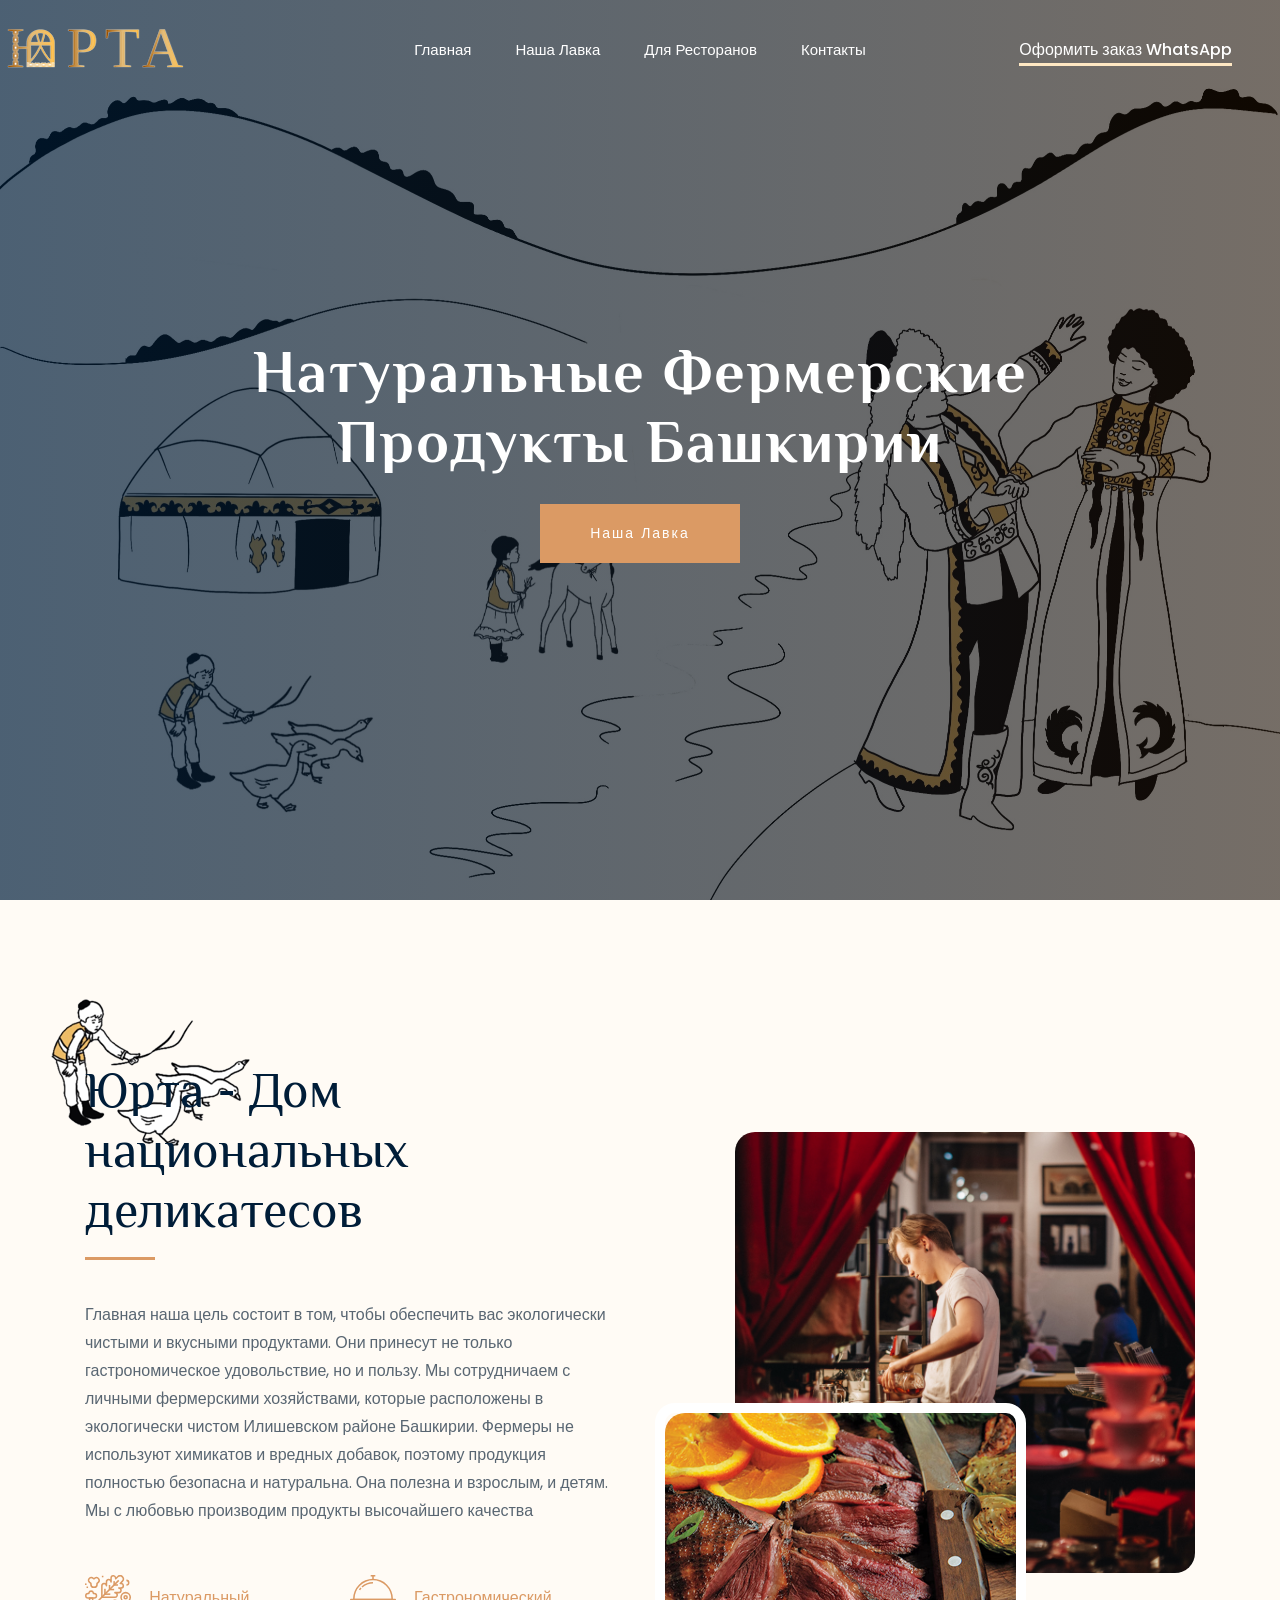
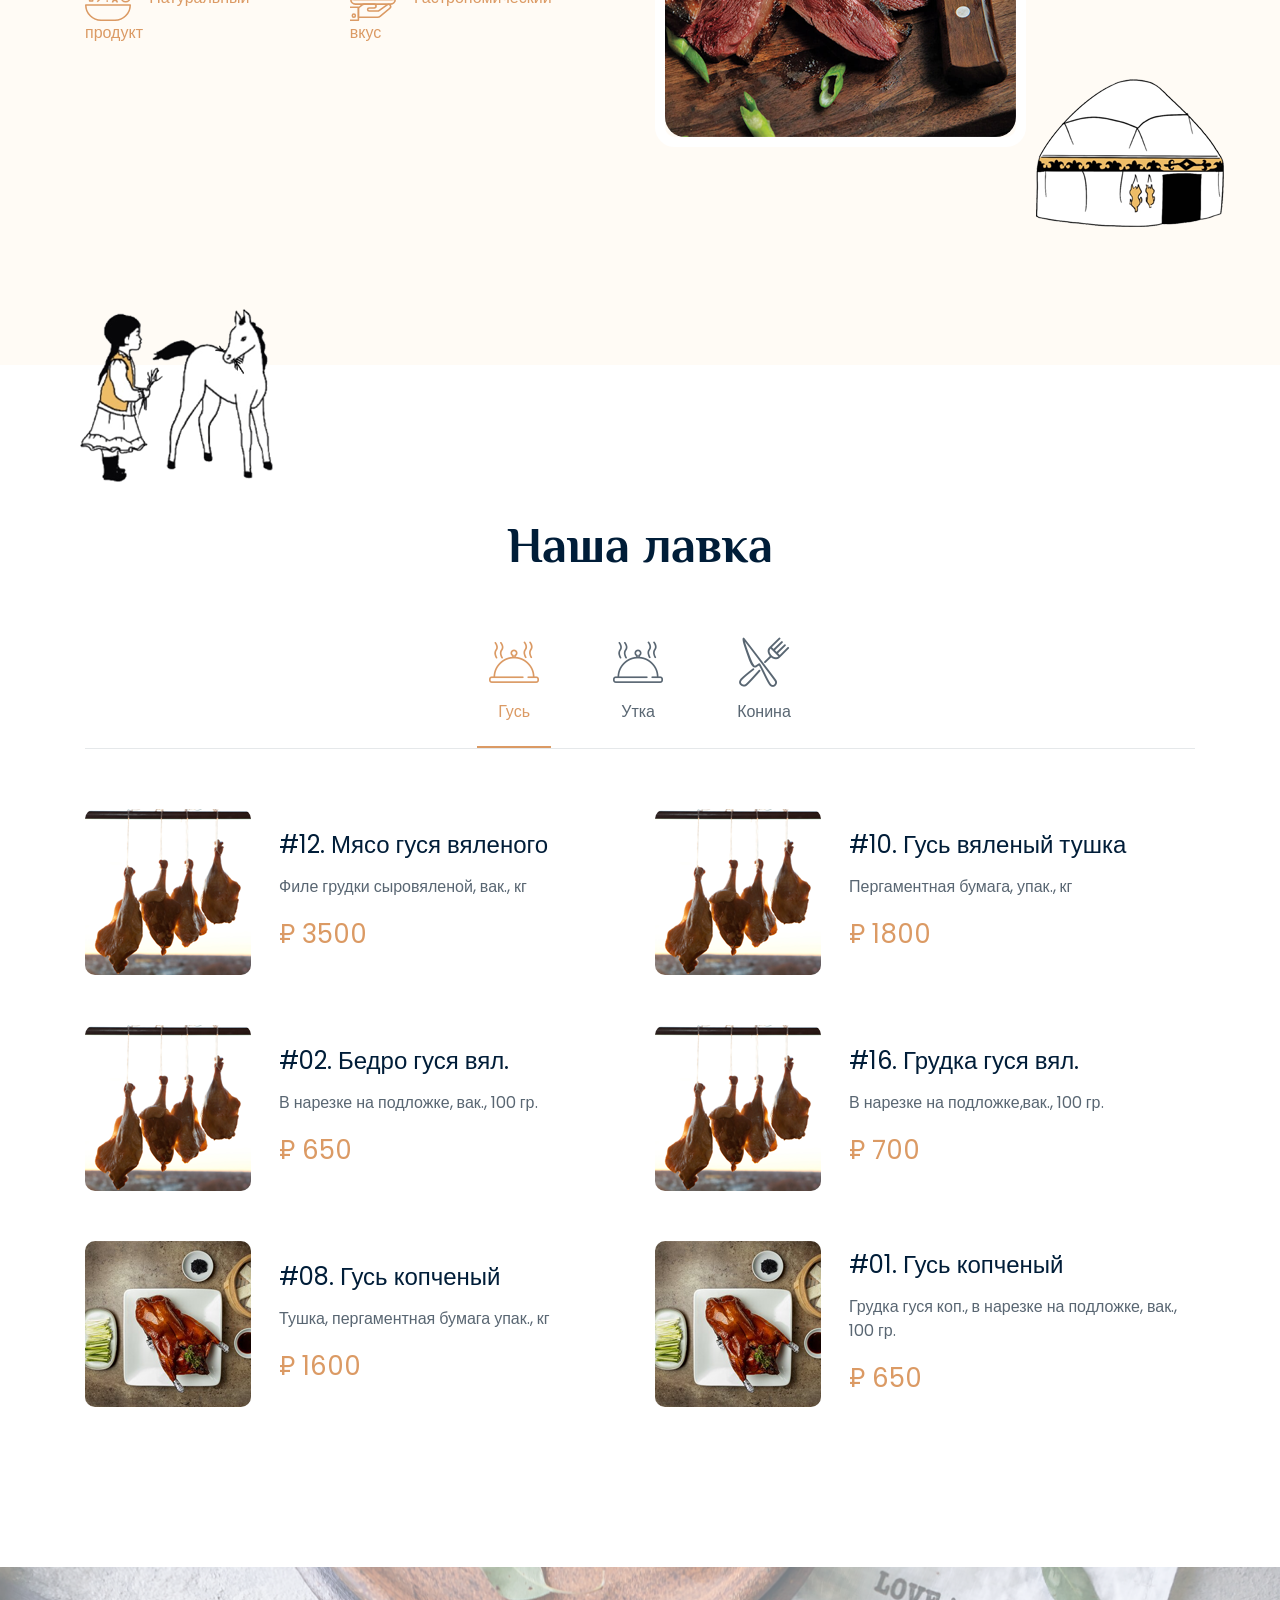
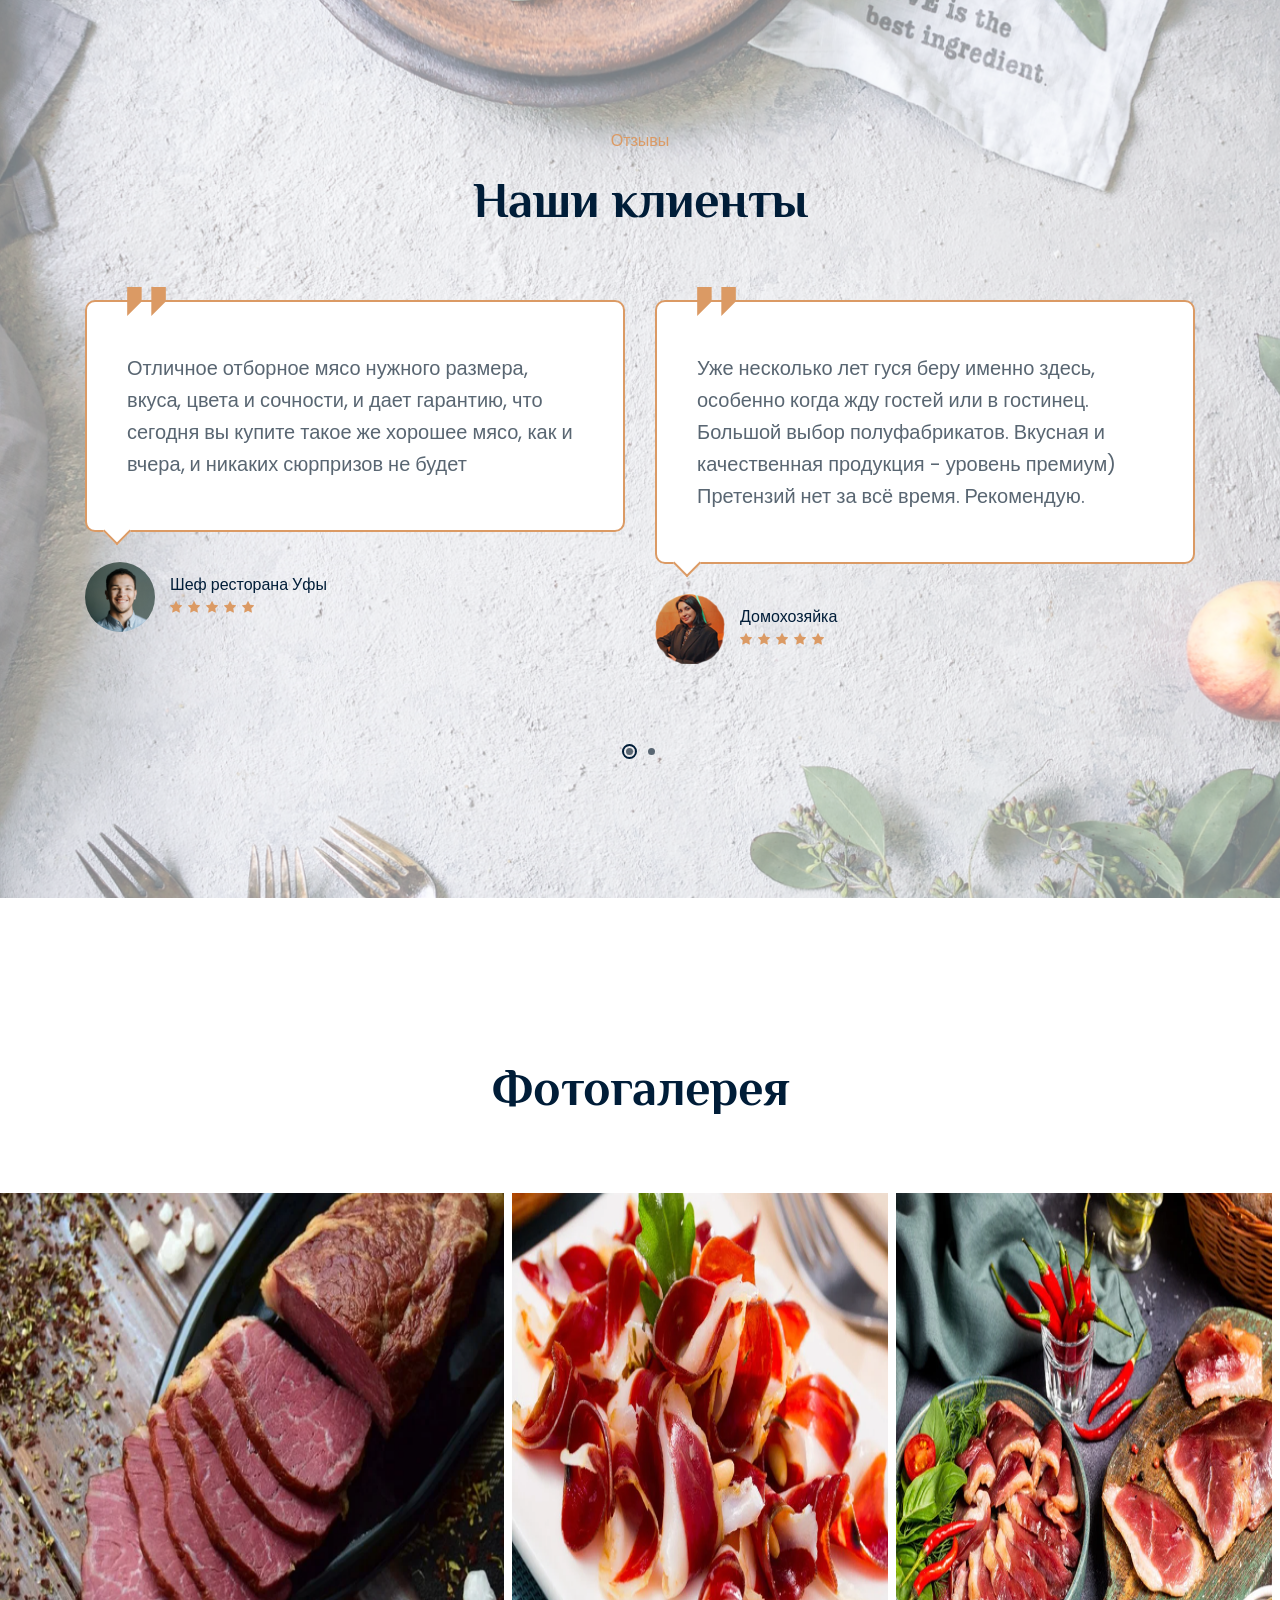
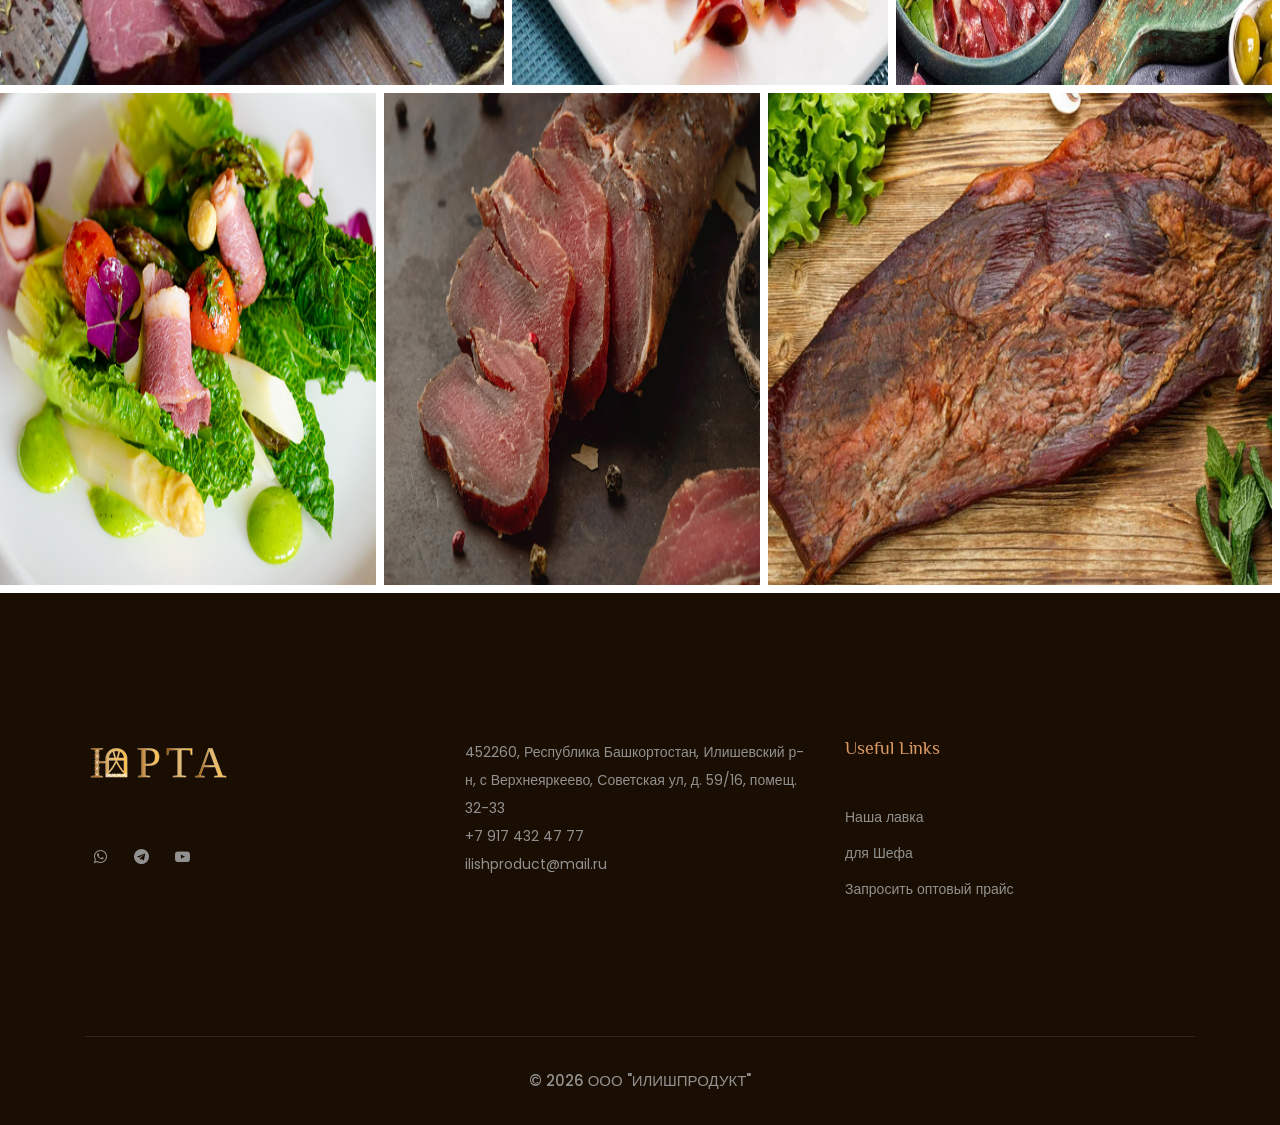
==== commit 56281437: "Update index.html" ====
--- a/index.html
+++ b/index.html
@@ -641,7 +641,7 @@
                 <div class="row">
                     <div class="col-xl-12">
                         <p class="copy_right text-center">
-                           &copy; 2024 ООО "ИЛИШПРОДУКТ"
+                           &copy; 2026 ООО "ИЛИШПРОДУКТ"
                         </p>
                     </div>
                 </div>
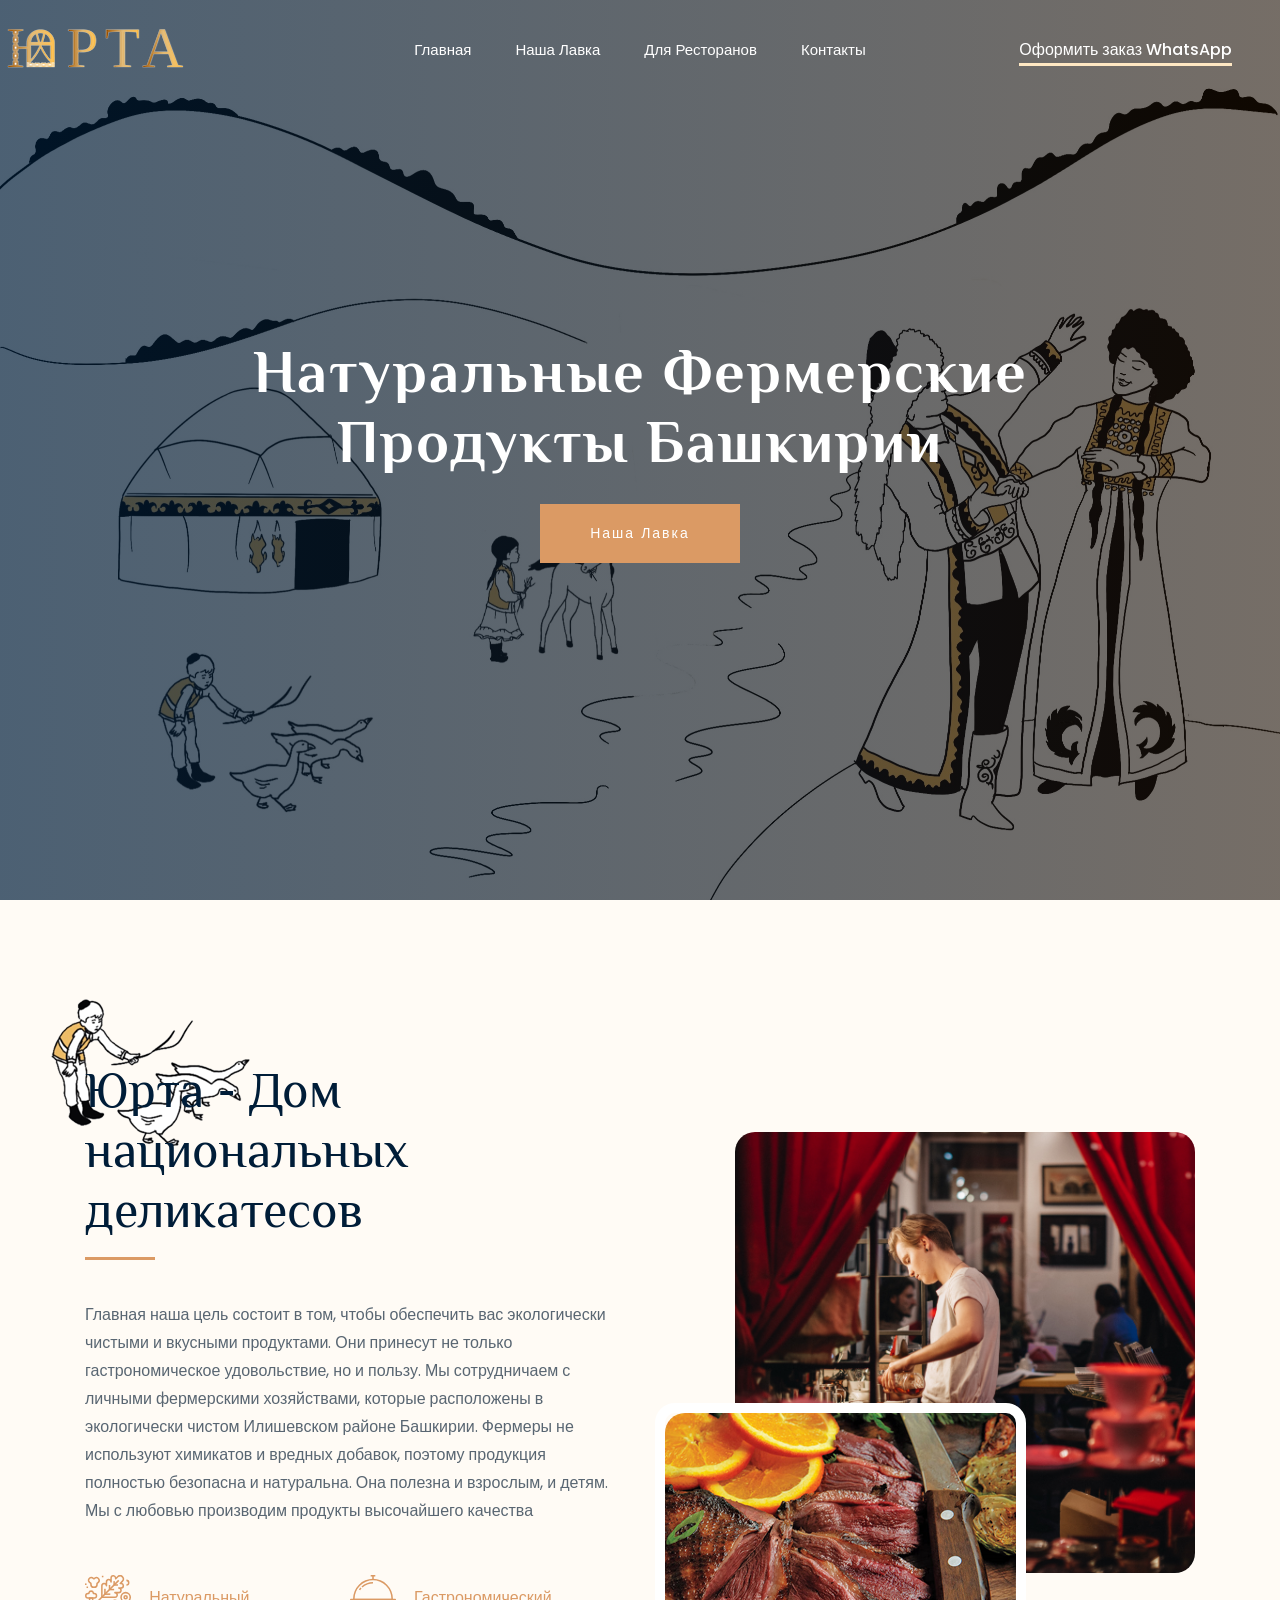
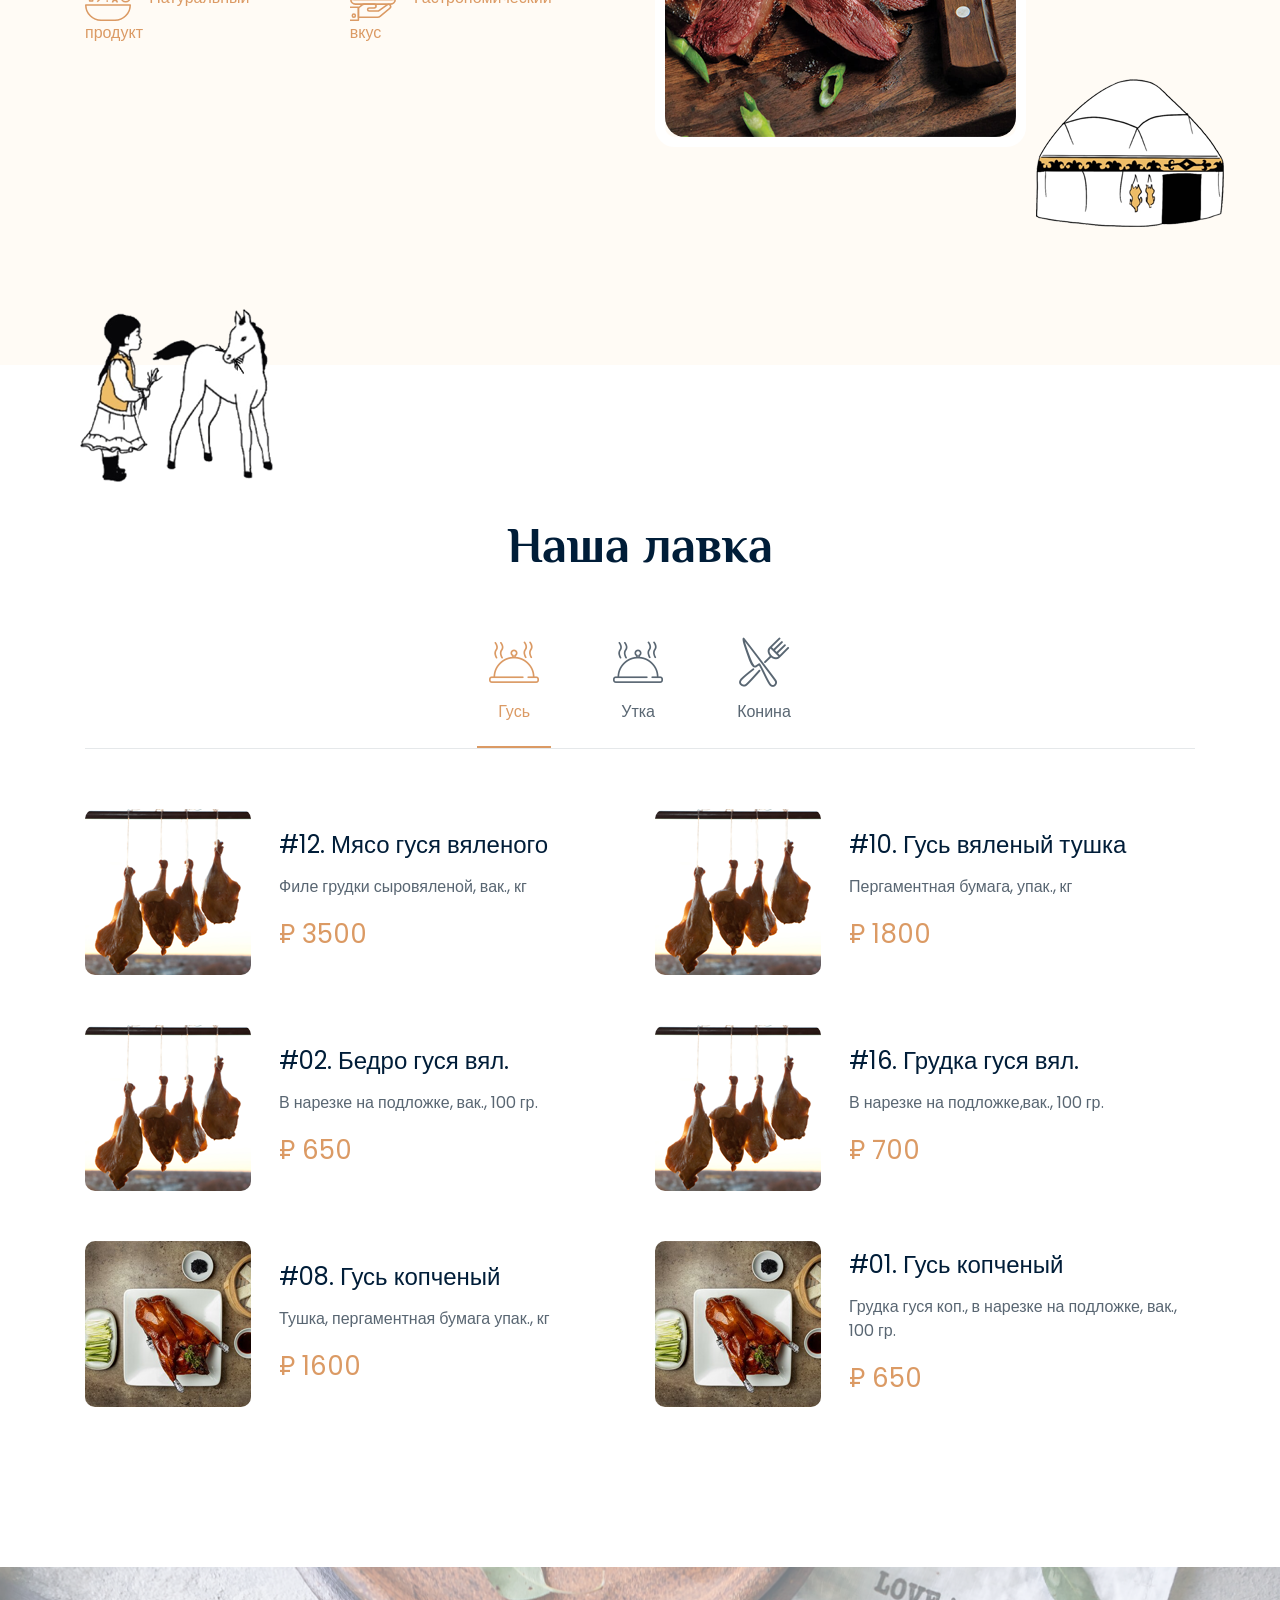
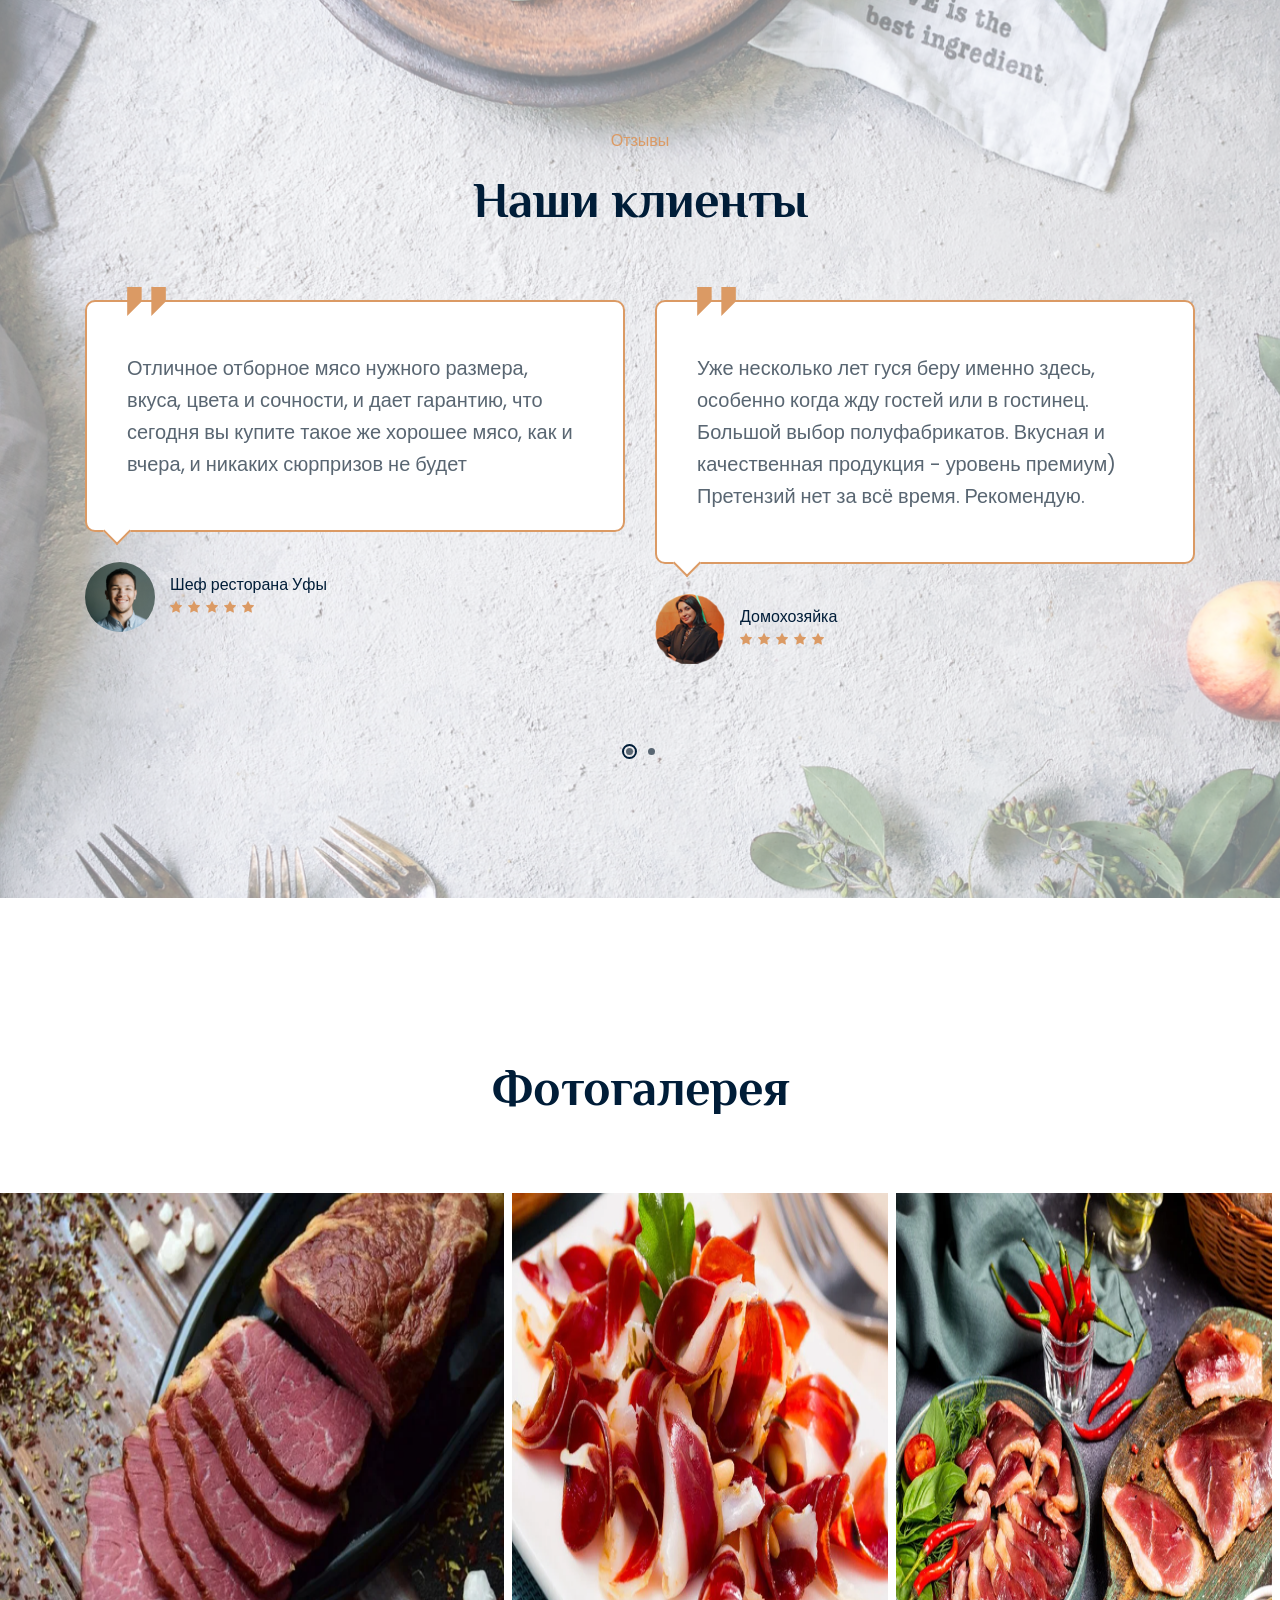
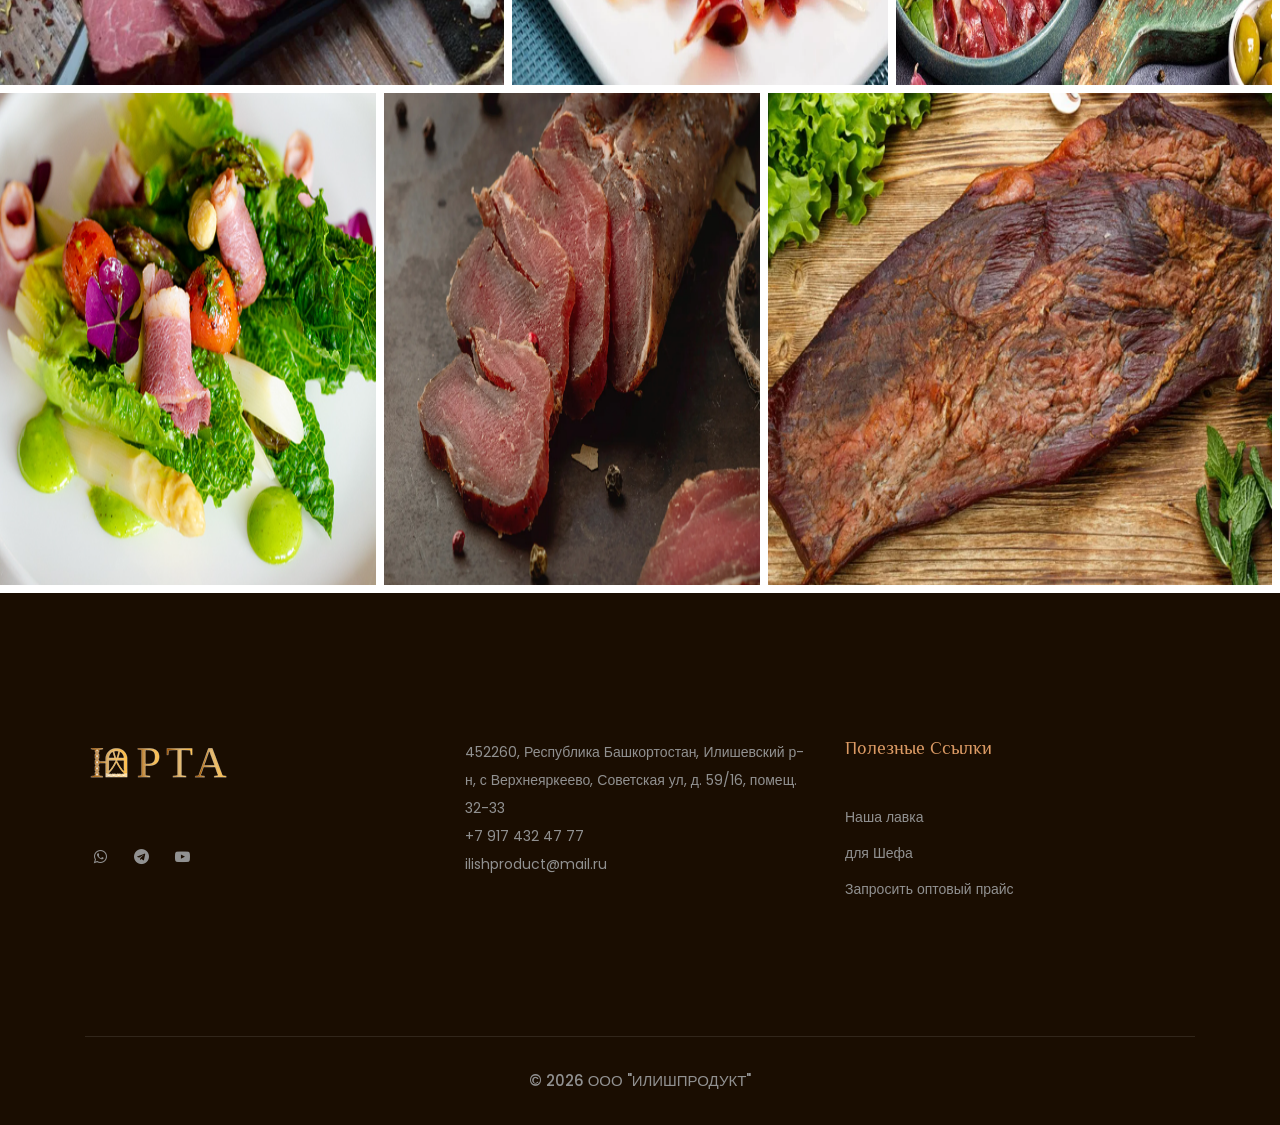
==== commit 27231fc9: "правки 1" ====
--- a/index.html
+++ b/index.html
@@ -24,7 +24,6 @@
     <link rel="stylesheet" href="css/slicknav.css">
 
     <link rel="stylesheet" href="css/style.css">
-    <!-- <link rel="stylesheet" href="css/responsive.css"> -->
 </head>
 
 <body>
@@ -81,7 +80,7 @@
             <div class="single_slider  d-flex align-items-center slider_bg_1 overlay">
                 <div class="container">
                     <div class="row align-items-center justify-content-center">
-                        <div class="col-xl-9 col-md-9 col-md-12">
+                        <div class="col-xl-9 col-md-12">
                             <div class="slider_text text-center">
                                 <h3>Натуральные фермерские продукты 
                                     Башкирии</h3>
@@ -94,7 +93,7 @@
             <div class="single_slider  d-flex align-items-center slider_bg_2 overlay">
                 <div class="container">
                     <div class="row align-items-center justify-content-center">
-                        <div class="col-xl-9 col-md-9 col-md-12">
+                        <div class="col-xl-9 col-md-12">
                             <div class="slider_text text-center">
                                 <h3>Для тех, кто ценит качественную еду</h3>
                                 <a href="menu.html" class="boxed-btn3">Наша лавка</a>
@@ -106,7 +105,7 @@
             <div class="single_slider  d-flex align-items-center slider_bg_1 overlay">
                 <div class="container">
                     <div class="row align-items-center justify-content-center">
-                        <div class="col-xl-9 col-md-9 col-md-12">
+                        <div class="col-xl-9 col-md-12">
                             <div class="slider_text text-center">
                                 <h3>Натуральные фермерские продукты 
                                     Башкирии</h3>
@@ -623,7 +622,7 @@
                     <div class="col-xl-4 col-md-6 col-lg-4">
                         <div class="footer_widget">
                             <h3 class="footer_title">
-                                Useful Links
+                                Полезные ссылки
                             </h3>
                             <ul>
                                 <li><a href="#">Наша лавка</a></li>
--- a/css/style.css
+++ b/css/style.css
@@ -1,5 +1,5 @@
 @import url("https://fonts.googleapis.com/css?family=Philosopher:400,400i,700,700i|Poppins:200,200i,300,300i,400,400i,500,600,700,800,900&display=swap");
-@import url("https://fonts.googleapis.com/css?family=Philosopher:400,400i,700,700i|Poppins:200,200i,300,300i,400,400i,500,600,700,800,900&display=swap");
+
 /* line 1, ../../Arafath/CL/Cl November/225. Restaurant-02/HTML/scss/_extend.scss */
 .flex-center-start {
   display: -webkit-box;
@@ -65,7 +65,7 @@
 a:focus,
 a:hover,
 .portfolio-cat a:hover,
-.footer -menu li a:hover {
+.footer-menu li a:hover {
   text-decoration: none;
 }
 
@@ -177,7 +177,7 @@
 
 /* line 115, ../../Arafath/CL/Cl November/225. Restaurant-02/HTML/scss/theme-default.scss */
 .mb-65 {
-  margin-bottom: 67px;
+  margin-bottom: 65px;
 }
 
 /* line 119, ../../Arafath/CL/Cl November/225. Restaurant-02/HTML/scss/theme-default.scss */
@@ -398,7 +398,7 @@
 
 /* line 301, ../../Arafath/CL/Cl November/225. Restaurant-02/HTML/scss/theme-default.scss */
 .mb-60 {
-  margin-bottom: 50px !important;
+  margin-bottom: 60px !important;
 }
 
 /* line 1, ../../Arafath/CL/Cl November/225. Restaurant-02/HTML/scss/_btn.scss */
